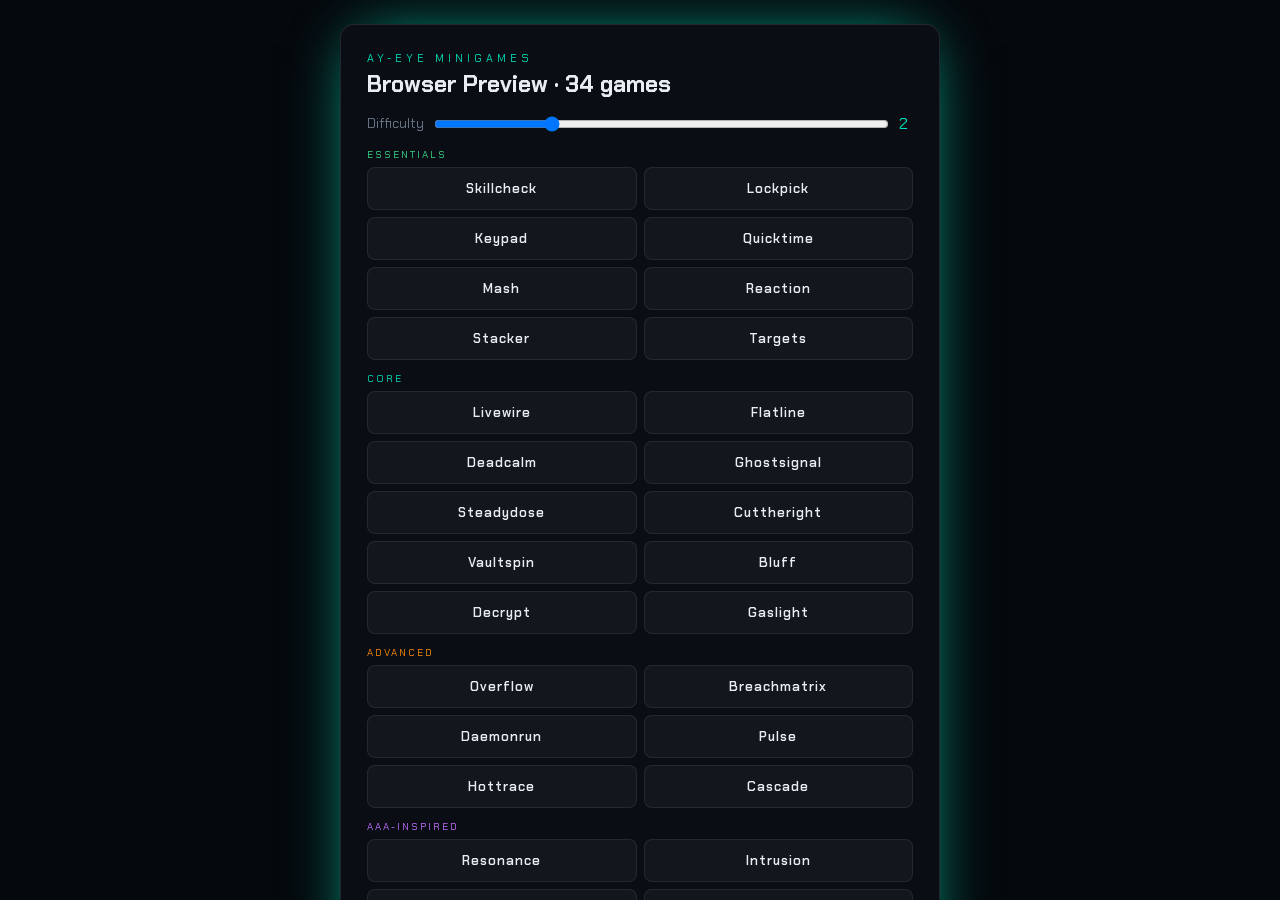
==== index.html @ a1687f16 "Rename preview-minigame.html to index.html" ====
<!DOCTYPE html><html lang="en"><head><meta charset="UTF-8">
<meta name="viewport" content="width=device-width, initial-scale=1.0"><title>Ay-eye Minigames - Preview</title>
<style>/* Ay-eye Minigames — shared stylesheet */

@import url('https://fonts.googleapis.com/css2?family=Chakra+Petch:wght@400;600;700&family=Azeret+Mono:wght@400;500;700&display=swap');

:root {
    --accent: #00e0b8;
    --danger: #ff3b5c;
    --success: #39d98a;
    --bg: #0a0e14;
    --panel: rgba(14, 19, 28, 0.92);
    --line: rgba(255, 255, 255, 0.08);
    --text: #e8edf2;
    --muted: #6b7686;
    --display: 'Chakra Petch', sans-serif;
    --mono: 'Azeret Mono', ui-monospace, monospace;
}

* { box-sizing: border-box; margin: 0; padding: 0; }

html, body {
    width: 100%; height: 100%;
    overflow: hidden;
    background: transparent;
    font-family: var(--mono);
    color: var(--text);
    user-select: none;
}

.hidden { display: none !important; }

#root {
    position: fixed; inset: 0;
    display: grid; place-items: center;
}

/* Subtle vignette + scanline atmosphere */
#root::before {
    content: ''; position: fixed; inset: 0;
    background:
        radial-gradient(ellipse at center, transparent 55%, rgba(0,0,0,0.55) 100%),
        repeating-linear-gradient(0deg, rgba(255,255,255,0.015) 0 1px, transparent 1px 3px);
    pointer-events: none;
    z-index: 0;
}

#stage {
    position: relative; z-index: 1;
    width: 560px;
    background: var(--panel);
    border: 1px solid var(--line);
    border-radius: 14px;
    box-shadow:
        0 0 0 1px rgba(0,0,0,0.4),
        0 30px 80px rgba(0,0,0,0.6),
        0 0 60px -20px var(--accent);
    overflow: hidden;
    animation: panel-in 0.28s cubic-bezier(0.2, 0.9, 0.2, 1) both;
    backdrop-filter: blur(6px);
}

@keyframes panel-in {
    from { opacity: 0; transform: translateY(14px) scale(0.97); }
    to   { opacity: 1; transform: translateY(0)    scale(1); }
}

/* ---------------- HUD ---------------- */
#hud {
    display: flex; align-items: center; justify-content: space-between;
    padding: 14px 18px;
    border-bottom: 1px solid var(--line);
    background: linear-gradient(180deg, rgba(255,255,255,0.03), transparent);
}
#hud-title { display: flex; flex-direction: column; gap: 2px; }
#hud-tag {
    font-family: var(--mono); font-size: 10px; letter-spacing: 3px;
    color: var(--accent); text-transform: uppercase;
}
#hud-name {
    font-family: var(--display); font-weight: 700;
    font-size: 18px; letter-spacing: 0.5px;
}
#hud-timer { display: flex; align-items: center; gap: 10px; }
#timer-bar {
    width: 120px; height: 6px; border-radius: 3px;
    background: rgba(255,255,255,0.08); overflow: hidden;
}
#timer-fill {
    height: 100%; width: 100%;
    background: linear-gradient(90deg, var(--accent), #fff);
    transition: width 0.1s linear;
}
#timer-text {
    font-variant-numeric: tabular-nums;
    font-size: 13px; color: var(--muted); min-width: 34px; text-align: right;
}

/* ---------------- Board ---------------- */
#board {
    position: relative;
    min-height: 320px;
    padding: 26px;
    display: flex; align-items: center; justify-content: center;
}
#board canvas { display: block; }

/* ---------------- Footer ---------------- */
#footer {
    display: flex; align-items: center; justify-content: space-between;
    padding: 12px 18px;
    border-top: 1px solid var(--line);
    min-height: 44px;
}
#dots { display: flex; gap: 7px; }
.dot {
    width: 9px; height: 9px; border-radius: 50%;
    background: rgba(255,255,255,0.14);
    transition: background 0.2s, box-shadow 0.2s, transform 0.2s;
}
.dot.done { background: var(--success); box-shadow: 0 0 10px var(--success); }
.dot.fail { background: var(--danger);  box-shadow: 0 0 10px var(--danger); }
.dot.active { background: var(--accent); transform: scale(1.3); }
#hint {
    font-size: 11px; letter-spacing: 1px; color: var(--muted);
    text-transform: uppercase;
}

/* ---------------- Flash overlay ---------------- */
#flash {
    position: fixed; inset: 0; z-index: 5;
    display: grid; place-items: center;
    background: rgba(0,0,0,0.45);
}
#flash-text {
    font-family: var(--display); font-weight: 700;
    font-size: 48px; letter-spacing: 6px; text-transform: uppercase;
    animation: flash-pop 0.4s cubic-bezier(0.2,0.9,0.2,1) both;
}
#flash.win  #flash-text { color: var(--success); text-shadow: 0 0 30px var(--success); }
#flash.lose #flash-text { color: var(--danger);  text-shadow: 0 0 30px var(--danger); }
@keyframes flash-pop {
    from { opacity: 0; transform: scale(0.6); }
    to   { opacity: 1; transform: scale(1); }
}

/* ---------------- Reusable bits for games ---------------- */
.btn {
    font-family: var(--display); font-weight: 600;
    letter-spacing: 1px; font-size: 14px;
    padding: 12px 20px; border-radius: 8px;
    border: 1px solid var(--line);
    background: rgba(255,255,255,0.04);
    color: var(--text); cursor: pointer;
    transition: all 0.15s;
}
.btn:hover { border-color: var(--accent); background: rgba(0,224,184,0.08); }
.btn.danger:hover { border-color: var(--danger); background: rgba(255,59,92,0.08); }

.label {
    font-size: 11px; letter-spacing: 2px; text-transform: uppercase;
    color: var(--muted); margin-bottom: 8px;
}

.shake { animation: shake 0.3s; }
@keyframes shake {
    0%,100% { transform: translateX(0); }
    25% { transform: translateX(-7px); }
    75% { transform: translateX(7px); }
}

.glow-accent  { color: var(--accent); }
.glow-success { color: var(--success); }
.glow-danger  { color: var(--danger); }

body{background:#05080d;margin:0;}</style></head><body>
<div id="root" class="hidden"><div id="stage">
<header id="hud"><div id="hud-title"><span id="hud-tag"></span><span id="hud-name"></span></div>
<div id="hud-timer"><div id="timer-bar"><div id="timer-fill"></div></div><span id="timer-text">0.0</span></div></header>
<main id="board"></main><footer id="footer"><div id="dots"></div><div id="hint"></div></footer></div>
<div id="flash" class="hidden"><span id="flash-text"></span></div></div>
<script>const MG = (function () {
    const games = {};
    let current = null;
    let raf = null;
    let timer = null;
    let ended = false;

    const $ = (id) => document.getElementById(id);

    /* ---- Lua bridge ---- */
    function post(name, body) {
        const url = `https://${resName()}/${name}`;
        fetch(url, {
            method: 'POST',
            headers: { 'Content-Type': 'application/json; charset=UTF-8' },
            body: JSON.stringify(body || {})
        }).catch(() => {});
    }
    function resName() {
        return (typeof GetParentResourceName === 'function')
            ? GetParentResourceName() : 'eye_minigames';
    }

    /* ---- Theme ---- */
    function applyTheme(theme) {
        const r = document.documentElement.style;
        if (!theme) return;
        if (theme.accent)  r.setProperty('--accent',  theme.accent);
        if (theme.danger)  r.setProperty('--danger',  theme.danger);
        if (theme.success) r.setProperty('--success', theme.success);
        if (theme.bg)      r.setProperty('--bg',      theme.bg);
    }

    /* ---- Timer ---- */
    function startTimer(seconds, onExpire) {
        timer = { duration: seconds * 1000, start: performance.now(), onExpire };
        tick();
    }
    function tick() {
        if (!timer) return;
        const elapsed = performance.now() - timer.start;
        const remain = Math.max(0, timer.duration - elapsed);
        const pct = remain / timer.duration;
        $('timer-fill').style.width = (pct * 100) + '%';
        $('timer-text').textContent = (remain / 1000).toFixed(1);
        $('timer-fill').style.background = pct < 0.25
            ? 'linear-gradient(90deg, var(--danger), #fff)'
            : 'linear-gradient(90deg, var(--accent), #fff)';
        if (remain <= 0) {
            const fn = timer.onExpire; timer = null;
            if (fn) fn();
            return;
        }
        raf = requestAnimationFrame(tick);
    }
    function stopTimer() {
        if (raf) cancelAnimationFrame(raf);
        raf = null; timer = null;
    }
    function addTime(ms) {
        if (timer) timer.start += ms;
    }

    /* ---- Round dots ---- */
    function setDots(total, states) {
        const c = $('dots'); c.innerHTML = '';
        for (let i = 0; i < total; i++) {
            const d = document.createElement('div');
            d.className = 'dot' + (states && states[i] ? ' ' + states[i] : '');
            c.appendChild(d);
        }
    }

    /* ---- Lifecycle ---- */
    function open(payload) {
        ended = false;
        applyTheme(payload.theme);
        const game = games[payload.game];
        $('root').classList.remove('hidden');
        $('flash').className = 'hidden';

        const name = game ? game.title : payload.game;
        $('hud-name').textContent = name;
        $('hud-tag').textContent = 'SECURE TASK';
        $('hint').textContent = (game && game.hint) ? game.hint : '';
        $('board').innerHTML = '';
        setDots(0);

        if (!game) { return end(false); }

        const api = {
            board: $('board'),
            cfg: payload,
            startTimer, stopTimer, addTime, setDots,
            setHint: (t) => { $('hint').textContent = t || ''; },
            setTag:  (t) => { $('hud-tag').textContent = t || ''; },
            succeed: () => end(true),
            fail:    () => end(false),
            shake:   () => { $('stage').classList.add('shake');
                             setTimeout(() => $('stage').classList.remove('shake'), 320); },
            rand: (a, b) => a + Math.random() * (b - a),
            randInt: (a, b) => Math.floor(a + Math.random() * (b - a + 1))
        };

        current = game.run(api) || {};
        $('hud-timer').style.visibility = timer ? 'visible' : 'visible';
    }

    function cleanup() {
        stopTimer();
        if (current && typeof current.destroy === 'function') {
            try { current.destroy(); } catch (e) {}
        }
        current = null;
        document.onkeydown = null;
    }

    function end(success) {
        if (ended) return;
        ended = true;
        cleanup();

        const flash = $('flash');
        flash.className = success ? 'win' : 'lose';
        $('flash-text').textContent = success ? 'Success' : 'Failed';

        setTimeout(() => {
            $('root').classList.add('hidden');
            flash.className = 'hidden';
            $('board').innerHTML = '';
            post('result', { success });
        }, 850);
    }

    /* ---- Global cancel key ---- */
    document.addEventListener('keydown', (e) => {
        if (ended || !current) return;
        if (e.key === 'Escape') {
            const allow = current.__allowCancel !== false;
            if (allow) end(false);
        }
    });

    /* ---- Message in from Lua ---- */
    window.addEventListener('message', (ev) => {
        const d = ev.data || {};
        if (d.action === 'open') open(d.payload || {});
    });

    return {
        games,
        register(id, def) { games[id] = def; },
        _internal: { end }
    };
})();
</script>
<script>MG.register('skillcheck', {
    title: 'Skill Check',
    hint: 'SPACE / click when the marker hits the zone',
    run(api) {
        const diff = Math.max(1, Math.min(5, api.cfg.difficulty || 2));
        const need = api.cfg.rounds || (2 + Math.floor(diff / 1.5));
        const W = 300, H = 300, cx = W / 2, cy = H / 2, R = 110;
        const cvs = document.createElement('canvas');
        cvs.width = W; cvs.height = H;
        cvs.style.cursor = 'pointer';
        api.board.appendChild(cvs);
        const ctx = cvs.getContext('2d');

        const zoneSize = Math.max(0.18, 0.55 - diff * 0.07);
        const speed = 0.035 + diff * 0.012;
        let ang = 0, dir = 1, done = 0, zoneStart = 0, ended = false;

        function newZone() {
            zoneStart = api.rand(0, Math.PI * 2);
            dir = Math.random() < 0.5 ? 1 : -1;
            ang = zoneStart + Math.PI + api.rand(-0.5, 0.5);
        }
        api.setDots(need); newZone();

        function attempt() {
            if (ended) return;
            let d = ang - zoneStart;
            d = ((d % (Math.PI * 2)) + Math.PI * 2) % (Math.PI * 2);
            if (d <= zoneSize) {
                done++;
                api.setDots(need, Array.from({ length: need }, (_, i) => i < done ? 'done' : ''));
                if (done >= need) { ended = true; api.stopTimer(); cleanup(); setTimeout(() => api.succeed(), 250); }
                else newZone();
            } else { ended = true; api.shake(); api.stopTimer(); cleanup(); setTimeout(() => api.fail(), 200); }
        }
        function key(e) { if (e.code === 'Space') { e.preventDefault(); attempt(); } }
        document.addEventListener('keydown', key);
        cvs.addEventListener('click', attempt);
        function cleanup() { document.removeEventListener('keydown', key); }

        api.startTimer(Math.max(6, 14 - diff), () => { cleanup(); api.fail(); });

        function draw() {
            if (!ended) ang += speed * dir;
            ctx.clearRect(0, 0, W, H);
            const acc = (getComputedStyle(document.documentElement).getPropertyValue('--accent') || '#00e0b8').trim();
            const suc = (getComputedStyle(document.documentElement).getPropertyValue('--success') || '#39d98a').trim();
            ctx.strokeStyle = 'rgba(255,255,255,0.1)'; ctx.lineWidth = 14;
            ctx.beginPath(); ctx.arc(cx, cy, R, 0, Math.PI * 2); ctx.stroke();
            ctx.strokeStyle = suc; ctx.lineWidth = 14;
            ctx.shadowColor = suc; ctx.shadowBlur = 14;
            ctx.beginPath(); ctx.arc(cx, cy, R, zoneStart, zoneStart + zoneSize); ctx.stroke();
            ctx.shadowBlur = 0;
            const mx = cx + Math.cos(ang) * R, my = cy + Math.sin(ang) * R;
            ctx.fillStyle = '#fff'; ctx.shadowColor = acc; ctx.shadowBlur = 12;
            ctx.beginPath(); ctx.arc(mx, my, 10, 0, Math.PI * 2); ctx.fill(); ctx.shadowBlur = 0;
            ctx.fillStyle = acc; ctx.font = 'bold 30px monospace'; ctx.textAlign = 'center'; ctx.textBaseline = 'middle';
            ctx.fillText((done) + '/' + need, cx, cy);
            loop = requestAnimationFrame(draw);
        }
        let loop = requestAnimationFrame(draw);
        return { destroy() { cancelAnimationFrame(loop); cleanup(); } };
    }
});
</script>
<script>MG.register('lockpick', {
    title: 'Lockpick',
    hint: 'Move mouse to rotate · click on the sweet spot',
    run(api) {
        const diff = Math.max(1, Math.min(5, api.cfg.difficulty || 2));
        const pins = 2 + Math.floor(diff / 1.3);
        const tol = Math.max(0.1, 0.32 - diff * 0.04);
        const W = 300, H = 300, cx = W / 2, cy = H / 2, R = 100;

        const cvs = document.createElement('canvas');
        cvs.width = W; cvs.height = H;
        cvs.style.cursor = 'grab';
        api.board.appendChild(cvs);
        const ctx = cvs.getContext('2d');

        const sweetspots = [];
        for (let i = 0; i < pins; i++) sweetspots.push(api.rand(0, Math.PI * 2));
        let pin = 0, pickAng = 0, ended = false;
        api.setDots(pins);

        function rel(e) {
            const b = cvs.getBoundingClientRect();
            const x = (e.clientX - b.left) * (cvs.width / b.width) - cx;
            const y = (e.clientY - b.top) * (cvs.height / b.height) - cy;
            return Math.atan2(y, x);
        }
        function diffAng(a, b) {
            let d = Math.abs(((a - b) % (Math.PI * 2)));
            return Math.min(d, Math.PI * 2 - d);
        }
        cvs.addEventListener('mousemove', (e) => { pickAng = rel(e); });
        cvs.addEventListener('click', () => {
            if (ended) return;
            if (diffAng(pickAng, sweetspots[pin]) < tol) {
                pin++;
                api.setDots(pins, Array.from({ length: pins }, (_, i) => i < pin ? 'done' : ''));
                if (pin >= pins) { ended = true; api.stopTimer(); setTimeout(() => api.succeed(), 250); }
            } else { api.shake(); /* light penalty: lose a sliver of time */ api.addTime(-1500); }
        });

        api.setTag('PICKING');
        api.startTimer(Math.max(10, 22 - diff * 2), () => { if (!ended) api.fail(); });

        function draw() {
            ctx.clearRect(0, 0, W, H);
            const acc = (getComputedStyle(document.documentElement).getPropertyValue('--accent') || '#00e0b8').trim();
            const suc = (getComputedStyle(document.documentElement).getPropertyValue('--success') || '#39d98a').trim();
            ctx.strokeStyle = 'rgba(255,255,255,0.12)'; ctx.lineWidth = 3;
            ctx.beginPath(); ctx.arc(cx, cy, R, 0, Math.PI * 2); ctx.stroke();
            ctx.beginPath(); ctx.arc(cx, cy, R - 16, 0, Math.PI * 2); ctx.stroke();
            ctx.fillStyle = '#1a2230'; ctx.beginPath(); ctx.arc(cx, cy, 30, 0, Math.PI * 2); ctx.fill();
            ctx.strokeStyle = acc; ctx.lineWidth = 2; ctx.stroke();

            const prox = 1 - Math.min(1, diffAng(pickAng, sweetspots[pin]) / (Math.PI / 2));
            const close = diffAng(pickAng, sweetspots[pin]) < tol;
            ctx.save(); ctx.translate(cx, cy); ctx.rotate(pickAng);
            ctx.strokeStyle = close ? suc : acc; ctx.lineWidth = 4; ctx.lineCap = 'round';
            ctx.shadowColor = close ? suc : acc; ctx.shadowBlur = close ? 16 : 6 * prox + 2;
            ctx.beginPath(); ctx.moveTo(20, 0); ctx.lineTo(R + 8, 0); ctx.stroke();
            ctx.beginPath(); ctx.moveTo(R + 8, 0); ctx.lineTo(R - 4, -7); ctx.lineTo(R - 4, 7); ctx.closePath();
            ctx.fillStyle = close ? suc : acc; ctx.fill();
            ctx.restore(); ctx.shadowBlur = 0;

            ctx.fillStyle = close ? suc : 'rgba(255,255,255,0.4)';
            ctx.font = '12px monospace'; ctx.textAlign = 'center';
            ctx.fillText(close ? 'CLICK NOW' : (prox > 0.7 ? 'warm…' : 'searching…'), cx, cy + R + 22);

            loop = requestAnimationFrame(draw);
        }
        let loop = requestAnimationFrame(draw);
        return { destroy() { cancelAnimationFrame(loop); } };
    }
});
</script>
<script>MG.register('keypad', {
    title: 'Keypad',
    hint: '● right spot · ○ right digit, wrong spot',
    run(api) {
        const diff = Math.max(1, Math.min(5, api.cfg.difficulty || 2));
        const len = 3 + Math.floor(diff / 2);
        const attempts = Math.max(4, 8 - diff);
        const code = Array.from({ length: len }, () => api.randInt(0, 9));

        let guess = [], tries = 0, ended = false;

        const box = document.createElement('div');
        box.style.cssText = 'display:flex;gap:28px;align-items:flex-start;';
        box.innerHTML = `
            <div>
              <div class="label">ENTRY</div>
              <div id="entry" style="display:flex;gap:8px;margin-bottom:10px;height:46px;align-items:center;"></div>
              <div id="pad" style="display:grid;grid-template-columns:repeat(3,56px);gap:8px;"></div>
            </div>
            <div style="min-width:150px;">
              <div class="label">HISTORY (${attempts} tries)</div>
              <div id="hist" style="display:flex;flex-direction:column;gap:6px;font-family:var(--mono);font-size:14px;"></div>
            </div>`;
        api.board.appendChild(box);
        const entryEl = box.querySelector('#entry');
        const padEl = box.querySelector('#pad');
        const histEl = box.querySelector('#hist');

        function renderEntry() {
            entryEl.innerHTML = '';
            for (let i = 0; i < len; i++) {
                const d = document.createElement('div');
                d.style.cssText = `width:34px;height:44px;border:1px solid var(--line);border-radius:6px;
                    display:grid;place-items:center;font-size:22px;font-family:var(--mono);
                    color:var(--accent);${guess[i] !== undefined ? 'border-color:var(--accent);' : ''}`;
                d.textContent = guess[i] !== undefined ? guess[i] : '·';
                entryEl.appendChild(d);
            }
        }
        const padKeys = [1,2,3,4,5,6,7,8,9,'⌫',0,'✓'];
        padKeys.forEach((k) => {
            const b = document.createElement('button');
            b.className = 'btn'; b.textContent = k; b.style.cssText = 'padding:12px 0;font-size:18px;min-width:0;';
            b.onclick = () => press(k);
            padEl.appendChild(b);
        });
        function press(k) {
            if (ended) return;
            if (k === '⌫') { guess.pop(); renderEntry(); return; }
            if (k === '✓') { submit(); return; }
            if (guess.length < len) { guess.push(k); renderEntry(); }
        }
        function submit() {
            if (guess.length < len) { api.shake(); return; }
            const exact = guess.filter((d, i) => d === code[i]).length;
            const codeCount = {}, guessCount = {};
            code.forEach((d, i) => { if (guess[i] !== d) codeCount[d] = (codeCount[d] || 0) + 1; });
            guess.forEach((d, i) => { if (code[i] !== d) guessCount[d] = (guessCount[d] || 0) + 1; });
            let partial = 0;
            Object.keys(guessCount).forEach((d) => { partial += Math.min(guessCount[d], codeCount[d] || 0); });

            const row = document.createElement('div');
            row.style.cssText = 'display:flex;justify-content:space-between;gap:10px;padding:4px 8px;border:1px solid var(--line);border-radius:5px;';
            row.innerHTML = `<span>${guess.join(' ')}</span>
                <span>${'●'.repeat(exact)}<span style="color:var(--muted);">${'○'.repeat(partial)}</span></span>`;
            histEl.appendChild(row);

            tries++;
            if (exact === len) { ended = true; api.stopTimer(); api.setTag('UNLOCKED'); setTimeout(() => api.succeed(), 300); return; }
            if (tries >= attempts) { ended = true; api.shake(); api.stopTimer(); revealCode(); setTimeout(() => api.fail(), 600); return; }
            guess = []; renderEntry();
            api.setTag('TRY ' + (tries + 1) + '/' + attempts);
        }
        function revealCode() {
            const row = document.createElement('div');
            row.style.cssText = 'color:var(--danger);font-size:12px;margin-top:4px;';
            row.textContent = 'CODE: ' + code.join(' ');
            histEl.appendChild(row);
        }

        api.setTag('TRY 1/' + attempts);
        api.startTimer(Math.max(25, 60 - diff * 5), () => { if (!ended) api.fail(); });
        renderEntry();
        return { destroy() {} };
    }
});
</script>
<script>MG.register('quicktime', {
    title: 'Quicktime',
    hint: 'Press the keys in order, fast',
    run(api) {
        const diff = Math.max(1, Math.min(5, api.cfg.difficulty || 2));
        const len = 4 + diff * 2;
        const perKey = Math.max(0.7, 1.8 - diff * 0.22);
        const KEYS = ['Q','W','E','R','A','S','D','F','Z','X','C','V'];
        const seq = Array.from({ length: len }, () => KEYS[api.randInt(0, KEYS.length - 1)]);

        let idx = 0, ended = false, keyTimer = null;

        const box = document.createElement('div');
        box.style.cssText = 'display:flex;flex-direction:column;gap:20px;align-items:center;width:480px;';
        box.innerHTML = `
            <div class="label">INPUT SEQUENCE</div>
            <div id="keys" style="display:flex;gap:8px;flex-wrap:wrap;justify-content:center;"></div>
            <div id="kbar" style="width:300px;height:6px;border-radius:3px;background:rgba(255,255,255,.1);overflow:hidden;">
                <div id="kfill" style="height:100%;width:100%;background:var(--accent);"></div>
            </div>`;
        api.board.appendChild(box);
        const keysEl = box.querySelector('#keys');
        const kfill = box.querySelector('#kfill');

        function render() {
            keysEl.innerHTML = '';
            seq.forEach((k, i) => {
                const d = document.createElement('div');
                const state = i < idx ? 'done' : (i === idx ? 'active' : '');
                d.style.cssText = `width:42px;height:42px;border-radius:8px;display:grid;place-items:center;
                    font-family:var(--display);font-weight:700;font-size:18px;border:2px solid var(--line);
                    ${state === 'done' ? 'border-color:var(--success);color:var(--success);' : ''}
                    ${state === 'active' ? 'border-color:var(--accent);color:var(--accent);box-shadow:0 0 14px -2px var(--accent);transform:scale(1.12);' : ''}
                    ${state === '' ? 'color:var(--muted);' : ''}`;
                d.textContent = k;
                keysEl.appendChild(d);
            });
        }

        let keyStart = 0, raf = null;
        function startKeyTimer() {
            keyStart = performance.now();
            const tick = () => {
                const el = performance.now() - keyStart;
                const p = Math.max(0, 1 - el / (perKey * 1000));
                kfill.style.width = (p * 100) + '%';
                kfill.style.background = p < 0.3 ? 'var(--danger)' : 'var(--accent)';
                if (p <= 0) { fail(); return; }
                raf = requestAnimationFrame(tick);
            };
            raf = requestAnimationFrame(tick);
        }
        function stopKeyTimer() { if (raf) cancelAnimationFrame(raf); raf = null; }

        function key(e) {
            if (ended) return;
            const k = e.key.toUpperCase();
            if (!KEYS.includes(k)) return;
            e.preventDefault();
            if (k === seq[idx]) {
                idx++; stopKeyTimer(); render();
                if (idx >= len) { win(); return; }
                startKeyTimer();
            } else { fail(); }
        }
        document.addEventListener('keydown', key);

        function win() { if (ended) return; ended = true; cleanup(); api.stopTimer(); setTimeout(() => api.succeed(), 250); }
        function fail() { if (ended) return; ended = true; api.shake(); cleanup(); api.stopTimer(); setTimeout(() => api.fail(), 200); }
        function cleanup() { stopKeyTimer(); document.removeEventListener('keydown', key); }

        api.setTag('REACT');
        api.startTimer(perKey * len + 2, () => fail());
        render(); startKeyTimer();
        return { destroy() { cleanup(); } };
    }
});
</script>
<script>MG.register('mash', {
    title: 'Mash',
    hint: 'Spam SPACE to fill the bar',
    run(api) {
        const diff = Math.max(1, Math.min(5, api.cfg.difficulty || 2));
        const drain = 0.25 + diff * 0.12;
        const perPress = 3.2 - diff * 0.25;
        const W = 360, H = 220;

        const cvs = document.createElement('canvas');
        cvs.width = W; cvs.height = H;
        api.board.appendChild(cvs);
        const ctx = cvs.getContext('2d');

        let fill = 12, ended = false, pulse = 0;
        function key(e) { if (e.code === 'Space') { e.preventDefault(); fill = Math.min(100, fill + perPress); pulse = 8; } }
        document.addEventListener('keydown', key);

        api.setTag('PUSH');
        api.startTimer(Math.max(6, 12 - diff), () => finish());
        function finish() {
            if (ended) return; ended = true;
            document.removeEventListener('keydown', key);
            api.stopTimer();
            const pass = fill >= 100;
            setTimeout(() => pass ? api.succeed() : api.fail(), 200);
        }

        function draw() {
            if (!ended) {
                fill = Math.max(0, fill - drain);
                if (fill >= 100) { finish(); return; }
            }
            if (pulse > 0) pulse--;
            ctx.clearRect(0, 0, W, H);
            const acc = (getComputedStyle(document.documentElement).getPropertyValue('--accent') || '#00e0b8').trim();
            const suc = (getComputedStyle(document.documentElement).getPropertyValue('--success') || '#39d98a').trim();

            const bw = W - 80, bh = 40, bx = 40, by = H / 2 - bh / 2;
            ctx.fillStyle = 'rgba(255,255,255,0.08)'; ctx.fillRect(bx, by, bw, bh);
            ctx.fillStyle = fill > 80 ? suc : acc;
            ctx.shadowColor = ctx.fillStyle; ctx.shadowBlur = 10 + pulse;
            ctx.fillRect(bx, by, bw * (fill / 100), bh);
            ctx.shadowBlur = 0;
            ctx.strokeStyle = suc; ctx.lineWidth = 2; ctx.setLineDash([4, 4]);
            ctx.beginPath(); ctx.moveTo(bx + bw, by - 6); ctx.lineTo(bx + bw, by + bh + 6); ctx.stroke(); ctx.setLineDash([]);
            ctx.fillStyle = '#fff'; ctx.font = 'bold 26px monospace'; ctx.textAlign = 'center'; ctx.textBaseline = 'middle';
            ctx.fillText(Math.round(fill) + '%', W / 2, by - 26);
            ctx.fillStyle = 'rgba(255,255,255,0.4)'; ctx.font = '13px monospace';
            ctx.fillText('SPACE  SPACE  SPACE', W / 2, by + bh + 30);
            loop = requestAnimationFrame(draw);
        }
        let loop = requestAnimationFrame(draw);
        return { destroy() { cancelAnimationFrame(loop); document.removeEventListener('keydown', key); } };
    }
});
</script>
<script>MG.register('reaction', {
    title: 'Reaction',
    hint: 'Wait for GREEN, then SPACE / click — don’t jump early',
    run(api) {
        const diff = Math.max(1, Math.min(5, api.cfg.difficulty || 2));
        const rounds = 3;
        const threshold = Math.max(280, 650 - diff * 80);
        const W = 360, H = 240;

        const cvs = document.createElement('canvas');
        cvs.width = W; cvs.height = H;
        cvs.style.cursor = 'pointer';
        api.board.appendChild(cvs);
        const ctx = cvs.getContext('2d');

        let state = 'red', greenAt = 0, round = 0, ended = false, last = 0, waitTO = null;
        api.setDots(rounds);
        scheduleGreen();

        function scheduleGreen() {
            state = 'red';
            const delay = api.rand(900, 2600);
            clearTimeout(waitTO);
            waitTO = setTimeout(() => { state = 'green'; greenAt = performance.now(); }, delay);
        }
        function tap() {
            if (ended) return;
            if (state === 'red') { fail('TOO EARLY'); return; }
            if (state === 'green') {
                const rt = performance.now() - greenAt;
                last = Math.round(rt);
                if (rt <= threshold) {
                    round++;
                    api.setDots(rounds, Array.from({ length: rounds }, (_, i) => i < round ? 'done' : ''));
                    if (round >= rounds) { win(); return; }
                    state = 'wait'; setTimeout(scheduleGreen, 500);
                } else { fail('TOO SLOW ' + last + 'ms'); }
            }
        }
        function key(e) { if (e.code === 'Space') { e.preventDefault(); tap(); } }
        document.addEventListener('keydown', key);
        cvs.addEventListener('click', tap);

        function win() { if (ended) return; ended = true; cleanup(); api.stopTimer(); setTimeout(() => api.succeed(), 250); }
        function fail(msg) { if (ended) return; ended = true; api.setTag(msg || 'FAIL'); api.shake(); cleanup(); api.stopTimer(); setTimeout(() => api.fail(), 250); }
        function cleanup() { clearTimeout(waitTO); document.removeEventListener('keydown', key); }

        api.startTimer(20, () => fail());

        function draw() {
            ctx.clearRect(0, 0, W, H);
            const dng = (getComputedStyle(document.documentElement).getPropertyValue('--danger') || '#ff3b5c').trim();
            const suc = (getComputedStyle(document.documentElement).getPropertyValue('--success') || '#39d98a').trim();
            let col = state === 'green' ? suc : (state === 'wait' ? 'rgba(255,255,255,0.15)' : dng);
            ctx.fillStyle = col; ctx.shadowColor = col; ctx.shadowBlur = 30;
            ctx.beginPath(); ctx.arc(W / 2, H / 2 - 10, 60, 0, Math.PI * 2); ctx.fill(); ctx.shadowBlur = 0;
            ctx.fillStyle = '#0a0e14'; ctx.font = 'bold 16px monospace'; ctx.textAlign = 'center'; ctx.textBaseline = 'middle';
            ctx.fillText(state === 'green' ? 'GO' : (state === 'wait' ? '…' : 'WAIT'), W / 2, H / 2 - 10);
            if (last) { ctx.fillStyle = 'rgba(255,255,255,0.5)'; ctx.font = '13px monospace'; ctx.fillText('last: ' + last + 'ms (need ≤' + threshold + ')', W / 2, H - 24); }
            if (!ended) loop = requestAnimationFrame(draw);
        }
        let loop = requestAnimationFrame(draw);
        return { destroy() { cancelAnimationFrame(loop); cleanup(); } };
    }
});
</script>
<script>MG.register('stacker', {
    title: 'Stacker',
    hint: 'SPACE / click to drop the block on the stack',
    run(api) {
        const diff = Math.max(1, Math.min(5, api.cfg.difficulty || 2));
        const goal = 4 + diff;
        const W = 300, H = 320, blockH = 22;
        const cvs = document.createElement('canvas');
        cvs.width = W; cvs.height = H;
        cvs.style.cursor = 'pointer';
        api.board.appendChild(cvs);
        const ctx = cvs.getContext('2d');

        let speed = 2.2 + diff * 0.55;
        let stack = [{ x: W / 2 - 70, w: 140 }];
        let cur = { x: 0, w: 140, dir: 1 };
        let placed = 1, ended = false;
        api.setDots(goal);

        function topY(level) { return H - 30 - level * blockH; }

        function drop() {
            if (ended) return;
            const below = stack[stack.length - 1];
            const left = Math.max(cur.x, below.x);
            const right = Math.min(cur.x + cur.w, below.x + below.w);
            const overlap = right - left;
            if (overlap <= 4) { fail(); return; }
            stack.push({ x: left, w: overlap });
            placed++;
            api.setDots(goal, Array.from({ length: goal }, (_, i) => i < placed ? 'done' : ''));
            if (placed >= goal) { win(); return; }
            cur = { x: 0, w: overlap, dir: 1 };
            speed += 0.15;
        }
        function key(e) { if (e.code === 'Space') { e.preventDefault(); drop(); } }
        document.addEventListener('keydown', key);
        cvs.addEventListener('click', drop);

        function win() { if (ended) return; ended = true; cleanup(); api.stopTimer(); setTimeout(() => api.succeed(), 250); }
        function fail() { if (ended) return; ended = true; api.shake(); cleanup(); api.stopTimer(); setTimeout(() => api.fail(), 200); }
        function cleanup() { document.removeEventListener('keydown', key); }

        api.setTag('STACK');
        api.startTimer(Math.max(12, 26 - diff * 2), () => fail());

        function draw() {
            if (!ended) {
                cur.x += cur.dir * speed;
                if (cur.x + cur.w > W) { cur.x = W - cur.w; cur.dir = -1; }
                if (cur.x < 0) { cur.x = 0; cur.dir = 1; }
            }
            ctx.clearRect(0, 0, W, H);
            const acc = (getComputedStyle(document.documentElement).getPropertyValue('--accent') || '#00e0b8').trim();
            const suc = (getComputedStyle(document.documentElement).getPropertyValue('--success') || '#39d98a').trim();
            stack.forEach((b, i) => {
                ctx.fillStyle = i === 0 ? 'rgba(255,255,255,0.15)' : acc;
                ctx.globalAlpha = i === 0 ? 1 : 0.55 + (i / stack.length) * 0.45;
                ctx.fillRect(b.x, topY(i), b.w, blockH - 2);
                ctx.globalAlpha = 1;
            });
            const y = topY(stack.length);
            ctx.fillStyle = suc; ctx.shadowColor = suc; ctx.shadowBlur = 12;
            ctx.fillRect(cur.x, y, cur.w, blockH - 2); ctx.shadowBlur = 0;
            ctx.strokeStyle = 'rgba(255,255,255,0.2)'; ctx.setLineDash([4,4]);
            const gy = topY(goal);
            ctx.beginPath(); ctx.moveTo(0, gy); ctx.lineTo(W, gy); ctx.stroke(); ctx.setLineDash([]);
            ctx.fillStyle = 'rgba(255,255,255,0.35)'; ctx.font = '11px monospace'; ctx.textAlign = 'left';
            ctx.fillText('goal', 6, gy - 4);
            loop = requestAnimationFrame(draw);
        }
        let loop = requestAnimationFrame(draw);
        return { destroy() { cancelAnimationFrame(loop); cleanup(); } };
    }
});
</script>
<script>MG.register('targets', {
    title: 'Targets',
    hint: 'Click the targets · avoid the red ones',
    run(api) {
        const diff = Math.max(1, Math.min(5, api.cfg.difficulty || 2));
        const need = 6 + diff * 2;
        const maxMiss = Math.max(2, 5 - diff);
        const life = Math.max(700, 1500 - diff * 160);
        const spawnGap = Math.max(360, 800 - diff * 90);
        const decoyChance = 0.12 + diff * 0.05;
        const W = 460, H = 300;

        const cvs = document.createElement('canvas');
        cvs.width = W; cvs.height = H;
        cvs.style.cursor = 'crosshair';
        api.board.appendChild(cvs);
        const ctx = cvs.getContext('2d');

        let targets = [], hits = 0, miss = 0, ended = false, lastSpawn = 0;
        api.setDots(maxMiss);

        function spawn() {
            const decoy = Math.random() < decoyChance;
            targets.push({
                x: api.rand(40, W - 40), y: api.rand(40, H - 40),
                born: performance.now(), decoy, dead: false
            });
        }
        function rel(e) {
            const b = cvs.getBoundingClientRect();
            return { x: (e.clientX - b.left) * (cvs.width / b.width),
                     y: (e.clientY - b.top) * (cvs.height / b.height) };
        }
        cvs.addEventListener('click', (e) => {
            if (ended) return;
            const p = rel(e);
            for (const t of targets) {
                if (t.dead) continue;
                const age = performance.now() - t.born;
                const r = 22 * (1 - age / life) + 6;
                if (Math.hypot(t.x - p.x, t.y - p.y) < r + 4) {
                    t.dead = true;
                    if (t.decoy) { registerMiss(); }
                    else { hits++; if (hits >= need) win(); }
                    return;
                }
            }
        });
        function registerMiss() {
            miss++;
            api.setDots(maxMiss, Array.from({ length: maxMiss }, (_, i) => i < miss ? 'fail' : ''));
            if (miss >= maxMiss) fail();
        }
        function win() { if (ended) return; ended = true; api.stopTimer(); setTimeout(() => api.succeed(), 250); }
        function fail() { if (ended) return; ended = true; api.shake(); api.stopTimer(); setTimeout(() => api.fail(), 200); }

        api.setTag('0/' + need);
        api.startTimer(Math.max(14, 28 - diff * 2), () => fail());

        function draw() {
            const now = performance.now();
            if (!ended && now - lastSpawn > spawnGap) { spawn(); lastSpawn = now; }
            ctx.clearRect(0, 0, W, H);
            const acc = (getComputedStyle(document.documentElement).getPropertyValue('--accent') || '#00e0b8').trim();
            const dng = (getComputedStyle(document.documentElement).getPropertyValue('--danger') || '#ff3b5c').trim();

            targets.forEach((t) => {
                if (t.dead) return;
                const age = now - t.born;
                if (age > life) { t.dead = true; if (!t.decoy) registerMiss(); return; }
                const r = 22 * (1 - age / life) + 6;
                ctx.strokeStyle = t.decoy ? dng : acc; ctx.lineWidth = 3;
                ctx.fillStyle = t.decoy ? 'rgba(255,59,92,0.12)' : 'rgba(0,224,184,0.12)';
                ctx.shadowColor = t.decoy ? dng : acc; ctx.shadowBlur = 10;
                ctx.beginPath(); ctx.arc(t.x, t.y, r, 0, Math.PI * 2); ctx.fill(); ctx.stroke();
                ctx.beginPath(); ctx.arc(t.x, t.y, r * 0.4, 0, Math.PI * 2); ctx.stroke();
                ctx.shadowBlur = 0;
            });
            targets = targets.filter((t) => !t.dead);
            api.setTag(hits + '/' + need);
            if (!ended) loop = requestAnimationFrame(draw);
        }
        let loop = requestAnimationFrame(draw);
        return { destroy() { cancelAnimationFrame(loop); } };
    }
});
</script>
<script>MG.register('livewire', {
    title: 'Live Wire',
    hint: 'Drag each wire to its matching color',
    run(api) {
        const diff = Math.max(1, Math.min(5, api.cfg.difficulty || 2));
        const pairs = 3 + Math.floor(diff / 2);
        const time  = Math.max(8, 22 - diff * 2.5);

        const colors = ['#ff4d6d', '#ffd23f', '#00e0b8', '#5b8cff', '#c06bff', '#ff8a00'];
        const W = 480, H = 300, pad = 40;

        const wrap = document.createElement('div');
        wrap.style.cssText = `position:relative;width:${W}px;height:${H}px;`;
        const cvs = document.createElement('canvas');
        cvs.width = W; cvs.height = H;
        cvs.style.cssText = 'position:absolute;inset:0;';
        wrap.appendChild(cvs);
        api.board.appendChild(wrap);
        const ctx = cvs.getContext('2d');

        const order = [...Array(pairs).keys()];
        const rightOrder = order.slice().sort(() => Math.random() - 0.5);
        const gap = (H - pad * 2) / (pairs - 1 || 1);
        const left = order.map((i) => ({ x: pad, y: pad + i * gap, c: colors[i], done: false }));
        const right = rightOrder.map((cIdx, i) => ({ x: W - pad, y: pad + i * gap, c: colors[cIdx], idx: cIdx }));

        let dragFrom = null, mouse = { x: 0, y: 0 }, solved = 0;
        const links = [];

        api.startTimer(time, () => api.fail());

        function nodeAt(x, y, arr, r = 16) {
            return arr.find((n) => Math.hypot(n.x - x, n.y - y) < r);
        }

        cvs.addEventListener('mousedown', (e) => {
            const { x, y } = rel(e);
            const n = nodeAt(x, y, left);
            if (n && !n.done) dragFrom = n;
        });
        cvs.addEventListener('mousemove', (e) => { mouse = rel(e); });
        cvs.addEventListener('mouseup', (e) => {
            if (!dragFrom) return;
            const { x, y } = rel(e);
            const t = nodeAt(x, y, right);
            if (t && t.c === dragFrom.c) {
                dragFrom.done = true;
                links.push({ a: dragFrom, b: t, c: dragFrom.c });
                solved++;
                if (solved >= pairs) { api.stopTimer(); setTimeout(() => api.succeed(), 250); }
            } else if (t) {
                api.shake();
                api.stopTimer();
                setTimeout(() => api.fail(), 200);
            }
            dragFrom = null;
        });

        function rel(e) {
            const b = cvs.getBoundingClientRect();
            const sx = cvs.width / b.width;
            const sy = cvs.height / b.height;
            return { x: (e.clientX - b.left) * sx, y: (e.clientY - b.top) * sy };
        }

        function draw() {
            ctx.clearRect(0, 0, W, H);
            links.forEach((l) => wire(l.a.x, l.a.y, l.b.x, l.b.y, l.c, 4));
            if (dragFrom) wire(dragFrom.x, dragFrom.y, mouse.x, mouse.y, dragFrom.c, 3);
            left.forEach((n) => port(n.x, n.y, n.c, n.done));
            right.forEach((n) => port(n.x, n.y, n.c, false));
            loop = requestAnimationFrame(draw);
        }
        function wire(x1, y1, x2, y2, c, w) {
            ctx.strokeStyle = c; ctx.lineWidth = w; ctx.lineCap = 'round';
            ctx.shadowColor = c; ctx.shadowBlur = 8;
            ctx.beginPath();
            const mx = (x1 + x2) / 2;
            ctx.moveTo(x1, y1);
            ctx.bezierCurveTo(mx, y1, mx, y2, x2, y2);
            ctx.stroke();
            ctx.shadowBlur = 0;
        }
        function port(x, y, c, done) {
            ctx.fillStyle = done ? c : '#0a0e14';
            ctx.strokeStyle = c; ctx.lineWidth = 3;
            ctx.shadowColor = c; ctx.shadowBlur = done ? 14 : 6;
            ctx.beginPath(); ctx.arc(x, y, 11, 0, Math.PI * 2);
            ctx.fill(); ctx.stroke();
            ctx.shadowBlur = 0;
        }

        let loop = requestAnimationFrame(draw);
        return { destroy() { cancelAnimationFrame(loop); } };
    }
});
</script>
<script>MG.register('flatline', {
    title: 'Flatline',
    hint: 'SPACE inside the green zone',
    run(api) {
        const diff = Math.max(1, Math.min(5, api.cfg.difficulty || 2));
        const need = api.cfg.rounds || 3;
        const W = 480, H = 240;

        const wrap = document.createElement('div');
        wrap.style.cssText = `width:${W}px;`;
        const cvs = document.createElement('canvas');
        cvs.width = W; cvs.height = H;
        wrap.appendChild(cvs);
        api.board.appendChild(wrap);
        const ctx = cvs.getContext('2d');

        let done = 0, fails = 0, pos = 0, dir = 1;
        const speed = 2.6 + diff * 0.9;
        const zoneW = Math.max(36, 90 - diff * 11);
        let zoneX = rnd();
        api.setDots(need);

        function rnd() { return 60 + Math.random() * (W - 120 - zoneW); }

        function attempt() {
            const center = zoneX + zoneW / 2;
            const hit = pos >= zoneX && pos <= zoneX + zoneW;
            if (hit) {
                done++;
                api.setDots(need, fillStates());
                if (done >= need) { api.stopTimer(); cleanupKeys(); setTimeout(() => api.succeed(), 250); return; }
                zoneX = rnd();
            } else {
                fails++;
                api.shake();
                api.setDots(need, fillStates(true));
                if (fails >= 2) { api.stopTimer(); cleanupKeys(); setTimeout(() => api.fail(), 250); return; }
                zoneX = rnd();
            }
        }
        function fillStates(markFail) {
            const s = [];
            for (let i = 0; i < need; i++) s[i] = i < done ? 'done' : '';
            return s;
        }

        function key(e) {
            if (e.code === 'Space') { e.preventDefault(); attempt(); }
        }
        document.addEventListener('keydown', key);
        function cleanupKeys() { document.removeEventListener('keydown', key); }

        api.startTimer(Math.max(7, 16 - diff), () => { cleanupKeys(); api.fail(); });

        function ecg(x) {
            const baseline = H * 0.6;
            const t = (x / W) * Math.PI * 8;
            let y = Math.sin(t) * 3;
            const beat = (x % 120);
            if (beat > 40 && beat < 60) y -= Math.sin((beat - 40) / 20 * Math.PI) * 55;
            return baseline + y;
        }

        function draw() {
            ctx.clearRect(0, 0, W, H);
            ctx.strokeStyle = 'rgba(57,217,138,0.5)'; ctx.lineWidth = 2;
            ctx.beginPath();
            for (let x = 0; x <= W; x += 2) { const y = ecg(x); x ? ctx.lineTo(x, y) : ctx.moveTo(x, y); }
            ctx.stroke();

            ctx.fillStyle = 'rgba(57,217,138,0.16)';
            ctx.strokeStyle = '#39d98a'; ctx.lineWidth = 2;
            ctx.fillRect(zoneX, 30, zoneW, H - 60);
            ctx.strokeRect(zoneX, 30, zoneW, H - 60);

            pos += dir * speed;
            if (pos > W - 40) { pos = W - 40; dir = -1; }
            if (pos < 40) { pos = 40; dir = 1; }
            ctx.strokeStyle = '#fff'; ctx.lineWidth = 3;
            ctx.shadowColor = '#fff'; ctx.shadowBlur = 12;
            ctx.beginPath(); ctx.moveTo(pos, 24); ctx.lineTo(pos, H - 24); ctx.stroke();
            ctx.shadowBlur = 0;

            loop = requestAnimationFrame(draw);
        }
        let loop = requestAnimationFrame(draw);
        return { destroy() { cancelAnimationFrame(loop); cleanupKeys(); } };
    }
});
</script>
<script>MG.register('deadcalm', {
    title: 'Dead Calm',
    hint: 'Hold SPACE to steady · CLICK to fire',
    run(api) {
        const diff = Math.max(1, Math.min(5, api.cfg.difficulty || 2));
        const need = api.cfg.shots || 3;
        const W = 420, H = 300;

        const cvs = document.createElement('canvas');
        cvs.width = W; cvs.height = H;
        api.board.appendChild(cvs);
        const ctx = cvs.getContext('2d');

        const targetR = Math.max(22, 50 - diff * 6);
        const drift = 0.9 + diff * 0.45;
        let tx = W / 2, ty = H / 2;
        let cx = W / 2, cy = H / 2;
        let phase = Math.random() * 100;
        let holding = false, breath = 1, shots = 0;
        let tvx = api.rand(-0.4, 0.4), tvy = api.rand(-0.4, 0.4);

        api.setDots(need);
        api.startTimer(Math.max(9, 18 - diff), () => { unbind(); api.fail(); });

        function down(e) { if (e.code === 'Space') { e.preventDefault(); holding = true; } }
        function up(e)   { if (e.code === 'Space') { e.preventDefault(); holding = false; } }
        function fire() {
            const inside = Math.hypot(cx - tx, cy - ty) < targetR * 0.6;
            if (inside) {
                shots++;
                const st = []; for (let i = 0; i < need; i++) st[i] = i < shots ? 'done' : '';
                api.setDots(need, st);
                if (shots >= need) { api.stopTimer(); unbind(); setTimeout(() => api.succeed(), 250); return; }
                tx = api.rand(80, W - 80); ty = api.rand(80, H - 80);
            } else {
                api.shake(); api.stopTimer(); unbind();
                setTimeout(() => api.fail(), 200);
            }
        }
        document.addEventListener('keydown', down);
        document.addEventListener('keyup', up);
        cvs.addEventListener('click', fire);
        function unbind() {
            document.removeEventListener('keydown', down);
            document.removeEventListener('keyup', up);
        }

        function draw() {
            phase += 0.05;
            if (holding) breath = Math.max(0, breath - 0.012);
            else breath = Math.min(1, breath + 0.006);

            const steady = holding && breath > 0;
            const amp = steady ? drift * 1.2 : drift * (breath <= 0 ? 9 : 5.5);
            const wob = amp;
            cx = tx + Math.sin(phase * 1.7) * wob + Math.sin(phase * 0.6) * wob * 0.6;
            cy = ty + Math.cos(phase * 1.3) * wob + Math.cos(phase * 0.9) * wob * 0.6;

            tx += tvx; ty += tvy;
            if (tx < 70 || tx > W - 70) tvx *= -1;
            if (ty < 70 || ty > H - 70) tvy *= -1;

            ctx.clearRect(0, 0, W, H);
            ctx.strokeStyle = 'rgba(255,255,255,0.05)'; ctx.lineWidth = 1;
            for (let i = 0; i < W; i += 30) { ctx.beginPath(); ctx.moveTo(i, 0); ctx.lineTo(i, H); ctx.stroke(); }
            for (let j = 0; j < H; j += 30) { ctx.beginPath(); ctx.moveTo(0, j); ctx.lineTo(W, j); ctx.stroke(); }

            ctx.strokeStyle = (getComputedStyle(document.documentElement).getPropertyValue('--danger') || '#ff3b5c').trim();
            ctx.lineWidth = 2;
            ctx.beginPath(); ctx.arc(tx, ty, targetR, 0, Math.PI * 2); ctx.stroke();
            ctx.beginPath(); ctx.arc(tx, ty, targetR * 0.6, 0, Math.PI * 2);
            ctx.setLineDash([4, 4]); ctx.stroke(); ctx.setLineDash([]);

            const acc = getComputedStyle(document.documentElement).getPropertyValue('--accent') || '#00e0b8';
            ctx.strokeStyle = acc; ctx.lineWidth = 2;
            ctx.shadowColor = acc; ctx.shadowBlur = steady ? 12 : 0;
            ctx.beginPath(); ctx.arc(cx, cy, 10, 0, Math.PI * 2); ctx.stroke();
            ctx.beginPath();
            ctx.moveTo(cx - 18, cy); ctx.lineTo(cx - 4, cy);
            ctx.moveTo(cx + 4, cy); ctx.lineTo(cx + 18, cy);
            ctx.moveTo(cx, cy - 18); ctx.lineTo(cx, cy - 4);
            ctx.moveTo(cx, cy + 4); ctx.lineTo(cx, cy + 18);
            ctx.stroke(); ctx.shadowBlur = 0;

            ctx.fillStyle = 'rgba(255,255,255,0.1)'; ctx.fillRect(20, H - 16, W - 40, 6);
            ctx.fillStyle = breath > 0.25 ? acc : '#ff3b5c';
            ctx.fillRect(20, H - 16, (W - 40) * breath, 6);

            loop = requestAnimationFrame(draw);
        }
        let loop = requestAnimationFrame(draw);
        return { destroy() { cancelAnimationFrame(loop); unbind(); } };
    }
});
</script>
<script>MG.register('ghostsignal', {
    title: 'Ghost Signal',
    hint: '↑↓ frequency · ←→ phase · lock to match',
    run(api) {
        const diff = Math.max(1, Math.min(5, api.cfg.difficulty || 2));
        const W = 480, H = 240;
        const cvs = document.createElement('canvas');
        cvs.width = W; cvs.height = H;
        api.board.appendChild(cvs);
        const ctx = cvs.getContext('2d');

        const tol = Math.max(0.04, 0.16 - diff * 0.022);
        const noise = 4 + diff * 3;
        const targetF = api.rand(0.6, 2.2);
        const targetP = api.rand(0, Math.PI * 2);
        let f = api.rand(0.6, 2.2), p = api.rand(0, Math.PI * 2);
        let lockT = 0;
        const needLock = 55;

        api.startTimer(Math.max(12, 24 - diff * 2), () => { unbind(); api.fail(); });

        function key(e) {
            if (e.code === 'ArrowUp')    { f += 0.04; e.preventDefault(); }
            if (e.code === 'ArrowDown')  { f -= 0.04; e.preventDefault(); }
            if (e.code === 'ArrowLeft')  { p -= 0.12; e.preventDefault(); }
            if (e.code === 'ArrowRight') { p += 0.12; e.preventDefault(); }
            f = Math.max(0.4, Math.min(2.6, f));
        }
        document.addEventListener('keydown', key);
        function unbind() { document.removeEventListener('keydown', key); }

        function wave(fr, ph, amp, color, glow) {
            ctx.strokeStyle = color; ctx.lineWidth = 2;
            ctx.shadowColor = glow ? color : 'transparent'; ctx.shadowBlur = glow ? 10 : 0;
            ctx.beginPath();
            for (let x = 0; x <= W; x += 2) {
                const t = (x / W) * Math.PI * 6;
                const y = H / 2 - Math.sin(t * fr + ph) * amp
                    + (glow ? 0 : (Math.random() - 0.5) * noise);
                x ? ctx.lineTo(x, y) : ctx.moveTo(x, y);
            }
            ctx.stroke(); ctx.shadowBlur = 0;
        }

        function draw() {
            ctx.clearRect(0, 0, W, H);
            wave(targetF, targetP, 60, 'rgba(255,255,255,0.22)', false);
            const acc = getComputedStyle(document.documentElement).getPropertyValue('--accent') || '#00e0b8';
            wave(f, p, 60, acc, true);

            const df = Math.abs(f - targetF);
            let dp = Math.abs(((p - targetP) % (Math.PI * 2)));
            dp = Math.min(dp, Math.PI * 2 - dp) / Math.PI;
            const locked = df < tol && dp < tol;

            if (locked) { lockT++; api.setTag('LOCKING ' + Math.round(lockT / needLock * 100) + '%'); }
            else { lockT = Math.max(0, lockT - 2); api.setTag('SCANNING'); }

            ctx.fillStyle = 'rgba(255,255,255,0.1)'; ctx.fillRect(20, H - 14, W - 40, 6);
            ctx.fillStyle = acc; ctx.fillRect(20, H - 14, (W - 40) * (lockT / needLock), 6);

            if (lockT >= needLock) { api.stopTimer(); unbind(); setTimeout(() => api.succeed(), 200); return; }
            loop = requestAnimationFrame(draw);
        }
        let loop = requestAnimationFrame(draw);
        return { destroy() { cancelAnimationFrame(loop); unbind(); } };
    }
});
</script>
<script>MG.register('steadydose', {
    title: 'Steady Dose',
    hint: 'Move mouse · keep the needle in the band',
    run(api) {
        const diff = Math.max(1, Math.min(5, api.cfg.difficulty || 2));
        const W = 360, H = 300;
        const cvs = document.createElement('canvas');
        cvs.width = W; cvs.height = H;
        cvs.style.cursor = 'ns-resize';
        api.board.appendChild(cvs);
        const ctx = cvs.getContext('2d');

        const zoneH = Math.max(34, 80 - diff * 9);
        const zoneSpeed = 0.8 + diff * 0.5;
        const tremor = diff * 0.9;
        let zoneY = H / 2, zdir = 1, phase = 0;
        let needle = H / 2, fill = 0;

        api.startTimer(Math.max(10, 20 - diff), () => { unbind(); api.fail(); });

        function move(e) {
            const b = cvs.getBoundingClientRect();
            const sy = cvs.height / b.height;
            needle = Math.max(20, Math.min(H - 20, (e.clientY - b.top) * sy));
        }
        cvs.addEventListener('mousemove', move);
        function unbind() { cvs.removeEventListener('mousemove', move); }

        function draw() {
            phase += 0.04;
            zoneY += zdir * zoneSpeed * (1 + Math.sin(phase) * 0.4);
            if (zoneY < zoneH / 2 + 20) zdir = 1;
            if (zoneY > H - zoneH / 2 - 20) zdir = -1;

            const wob = Math.sin(phase * 5) * tremor;
            const nY = needle + wob;
            const inside = nY > zoneY - zoneH / 2 && nY < zoneY + zoneH / 2;
            fill += inside ? 0.9 : -1.3;
            fill = Math.max(0, Math.min(100, fill));
            if (!inside && tremor > 0) api.setTag('UNSTABLE'); else api.setTag('STABLE');

            if (fill >= 100) { api.stopTimer(); unbind(); setTimeout(() => api.succeed(), 200); return; }

            ctx.clearRect(0, 0, W, H);
            const trackX = W / 2 - 30;
            ctx.fillStyle = 'rgba(255,255,255,0.05)';
            ctx.fillRect(trackX, 20, 60, H - 40);
            const acc = getComputedStyle(document.documentElement).getPropertyValue('--accent') || '#00e0b8';
            ctx.fillStyle = inside ? 'rgba(57,217,138,0.25)' : 'rgba(0,224,184,0.12)';
            ctx.strokeStyle = inside ? '#39d98a' : acc; ctx.lineWidth = 2;
            ctx.fillRect(trackX, zoneY - zoneH / 2, 60, zoneH);
            ctx.strokeRect(trackX, zoneY - zoneH / 2, 60, zoneH);
            ctx.fillStyle = '#fff'; ctx.shadowColor = '#fff'; ctx.shadowBlur = 8;
            ctx.beginPath();
            ctx.moveTo(trackX - 14, nY); ctx.lineTo(trackX - 2, nY - 8); ctx.lineTo(trackX - 2, nY + 8);
            ctx.fill(); ctx.shadowBlur = 0;
            ctx.fillRect(trackX, nY - 1.5, 60, 3);

            ctx.fillStyle = 'rgba(255,255,255,0.1)'; ctx.fillRect(W - 26, 20, 10, H - 40);
            ctx.fillStyle = acc;
            const fh = (H - 40) * (fill / 100);
            ctx.fillRect(W - 26, 20 + (H - 40 - fh), 10, fh);

            loop = requestAnimationFrame(draw);
        }
        let loop = requestAnimationFrame(draw);
        return { destroy() { cancelAnimationFrame(loop); unbind(); } };
    }
});
</script>
<script>MG.register('cuttheright', {
    title: 'Cut The Right One',
    hint: 'Read the clue · cut the correct wire',
    run(api) {
        const diff = Math.max(1, Math.min(5, api.cfg.difficulty || 2));
        const count = Math.min(7, 3 + diff);
        const palette = [
            { n: 'RED', c: '#ff4d6d' }, { n: 'BLUE', c: '#5b8cff' },
            { n: 'GREEN', c: '#39d98a' }, { n: 'YELLOW', c: '#ffd23f' },
            { n: 'WHITE', c: '#e8edf2' }, { n: 'PURPLE', c: '#c06bff' },
            { n: 'ORANGE', c: '#ff8a00' }
        ];
        const wires = palette.slice(0, count).sort(() => Math.random() - 0.5);

        const idx = api.randInt(0, count - 1);
        const target = wires[idx];
        const clues = [
            `Cut the ${target.n} wire.`,
            `The safe wire is position #${idx + 1} from the top.`,
            `Cut the wire that is NOT adjacent to any wire of its own color — cut ${target.n}.`,
            `Serial ends odd → cut the ${target.n} wire.`,
            `Disarm code maps to ${target.n}.`
        ];
        const clue = clues[api.randInt(0, Math.min(clues.length - 1, diff))];

        const box = document.createElement('div');
        box.style.cssText = 'width:480px;display:flex;flex-direction:column;gap:16px;';
        box.innerHTML = `
            <div style="padding:12px 14px;border:1px solid var(--danger);border-radius:8px;
                        background:rgba(255,59,92,0.07);">
                <div class="label" style="color:var(--danger);">DEFUSAL CLUE</div>
                <div style="font-family:var(--display);font-size:15px;">${clue}</div>
            </div>
            <div id="wires" style="display:flex;flex-direction:column;gap:10px;"></div>`;
        api.board.appendChild(box);
        const wbox = box.querySelector('#wires');

        let dead = false;
        wires.forEach((w, i) => {
            const row = document.createElement('div');
            row.style.cssText = `display:flex;align-items:center;gap:12px;cursor:pointer;`;
            row.innerHTML = `
                <span style="width:22px;text-align:right;color:var(--muted);font-size:12px;">${i + 1}</span>
                <div class="wire" style="flex:1;height:14px;border-radius:7px;
                     background:${w.c};box-shadow:0 0 12px ${w.c};transition:all .2s;"></div>
                <span style="width:60px;font-size:11px;color:var(--muted);">${w.n}</span>`;
            row.addEventListener('click', () => {
                if (dead) return;
                if (w === target) {
                    dead = true;
                    row.querySelector('.wire').style.opacity = '0.25';
                    api.stopTimer();
                    setTimeout(() => api.succeed(), 250);
                } else {
                    dead = true;
                    api.shake();
                    api.stopTimer();
                    setTimeout(() => api.fail(), 200);
                }
            });
            wbox.appendChild(row);
        });

        api.setTag('ARMED');
        api.startTimer(Math.max(8, 18 - diff * 2), () => api.fail());
        return { __allowCancel: api.cfg.allowCancel, destroy() {} };
    }
});
</script>
<script>MG.register('vaultspin', {
    title: 'Vault Spin',
    hint: 'Drag the dial to each lit number',
    run(api) {
        const diff = Math.max(1, Math.min(5, api.cfg.difficulty || 2));
        const tumblers = api.cfg.tumblers || (2 + Math.floor(diff / 2));
        const tol = Math.max(4, 12 - diff * 1.6);
        const segments = 40;

        const W = 320, H = 300;
        const cvs = document.createElement('canvas');
        cvs.width = W; cvs.height = H;
        cvs.style.cursor = 'grab';
        api.board.appendChild(cvs);
        const ctx = cvs.getContext('2d');
        const cxp = W / 2, cyp = H / 2, R = 110;

        const targets = [];
        for (let i = 0; i < tumblers; i++) targets.push(api.randInt(0, segments - 1));
        let step = 0, angle = 0, dragging = false, lastA = 0;
        api.setDots(tumblers);

        function numToAngle(n) { return (n / segments) * Math.PI * 2 - Math.PI / 2; }
        function angleToNum(a) {
            let deg = ((a + Math.PI / 2) % (Math.PI * 2));
            if (deg < 0) deg += Math.PI * 2;
            return Math.round(deg / (Math.PI * 2) * segments) % segments;
        }
        function pointerAngle(e) {
            const b = cvs.getBoundingClientRect();
            const sx = cvs.width / b.width;
            const sy = cvs.height / b.height;
            const px = (e.clientX - b.left) * sx;
            const py = (e.clientY - b.top) * sy;
            return Math.atan2(py - cyp, px - cxp);
        }

        cvs.addEventListener('mousedown', (e) => { dragging = true; lastA = pointerAngle(e); cvs.style.cursor = 'grabbing'; });
        window.addEventListener('mouseup', upH);
        cvs.addEventListener('mousemove', (e) => {
            if (!dragging) return;
            const a = pointerAngle(e);
            let d = a - lastA;
            if (d > Math.PI) d -= Math.PI * 2;
            if (d < -Math.PI) d += Math.PI * 2;
            angle += d; lastA = a;
        });
        function upH() {
            if (!dragging) return;
            dragging = false; cvs.style.cursor = 'grab';
            const cur = angleToNum(angle);
            if (cur === targets[step]) {
                step++;
                const st = []; for (let i = 0; i < tumblers; i++) st[i] = i < step ? 'done' : (i === step ? 'active' : '');
                api.setDots(tumblers, st);
                if (step >= tumblers) { api.stopTimer(); cleanup(); setTimeout(() => api.succeed(), 250); }
            }
        }
        function cleanup() { window.removeEventListener('mouseup', upH); }

        api.startTimer(Math.max(12, 26 - diff * 2), () => { cleanup(); api.fail(); });

        function draw() {
            ctx.clearRect(0, 0, W, H);
            const acc = getComputedStyle(document.documentElement).getPropertyValue('--accent') || '#00e0b8';
            ctx.strokeStyle = 'rgba(255,255,255,0.12)'; ctx.lineWidth = 2;
            ctx.beginPath(); ctx.arc(cxp, cyp, R + 14, 0, Math.PI * 2); ctx.stroke();
            for (let i = 0; i < segments; i++) {
                const a = numToAngle(i);
                const big = i % 5 === 0;
                const r1 = R + 10, r2 = R + (big ? -2 : 3);
                ctx.strokeStyle = i === targets[step] ? acc : 'rgba(255,255,255,0.25)';
                ctx.lineWidth = big ? 2 : 1;
                ctx.beginPath();
                ctx.moveTo(cxp + Math.cos(a) * r1, cyp + Math.sin(a) * r1);
                ctx.lineTo(cxp + Math.cos(a) * r2, cyp + Math.sin(a) * r2);
                ctx.stroke();
                if (big) {
                    ctx.fillStyle = 'rgba(255,255,255,0.4)'; ctx.font = '10px monospace';
                    ctx.textAlign = 'center'; ctx.textBaseline = 'middle';
                    ctx.fillText(i, cxp + Math.cos(a) * (R - 14), cyp + Math.sin(a) * (R - 14));
                }
            }
            const g = ctx.createRadialGradient(cxp, cyp, 10, cxp, cyp, R);
            g.addColorStop(0, '#1a2230'); g.addColorStop(1, '#0a0e14');
            ctx.fillStyle = g; ctx.beginPath(); ctx.arc(cxp, cyp, R, 0, Math.PI * 2); ctx.fill();
            ctx.strokeStyle = acc; ctx.lineWidth = 2; ctx.stroke();
            ctx.save(); ctx.translate(cxp, cyp); ctx.rotate(angle);
            ctx.fillStyle = acc; ctx.shadowColor = acc; ctx.shadowBlur = 10;
            ctx.fillRect(-3, -R + 6, 6, 30);
            ctx.restore(); ctx.shadowBlur = 0;
            ctx.fillStyle = '#fff';
            ctx.beginPath(); ctx.moveTo(cxp, cyp - R - 18); ctx.lineTo(cxp - 7, cyp - R - 30); ctx.lineTo(cxp + 7, cyp - R - 30); ctx.fill();
            ctx.fillStyle = '#fff'; ctx.font = 'bold 26px monospace';
            ctx.textAlign = 'center'; ctx.textBaseline = 'middle';
            ctx.fillText(angleToNum(angle), cxp, cyp);

            loop = requestAnimationFrame(draw);
        }
        let loop = requestAnimationFrame(draw);
        return { destroy() { cancelAnimationFrame(loop); cleanup(); } };
    }
});
</script>
<script>MG.register('bluff', {
    title: 'Bluff',
    hint: 'Read the tell · CALL a bluff, FOLD on truth',
    run(api) {
        const diff = Math.max(1, Math.min(5, api.cfg.difficulty || 2));
        const hands = api.cfg.hands || 3;
        const readTime = Math.max(2.2, 5 - diff * 0.5);

        const tells = [
            { face: '😬', text: 'forced grin, eyes flick away', bluff: true },
            { face: '😐', text: 'flat, steady gaze', bluff: false },
            { face: '😅', text: 'beads of sweat, quick swallow', bluff: true },
            { face: '🙂', text: 'relaxed jaw, slow blink', bluff: false },
            { face: '😶', text: 'frozen still — too still', bluff: true },
            { face: '😏', text: 'calm smirk, even breathing', bluff: false }
        ];

        let hand = 0, correct = 0, current = null, timeout = null;
        api.setDots(hands);

        const box = document.createElement('div');
        box.style.cssText = 'width:420px;display:flex;flex-direction:column;align-items:center;gap:18px;';
        box.innerHTML = `
            <div id="face" style="font-size:84px;line-height:1;filter:drop-shadow(0 0 20px var(--accent));"></div>
            <div id="tell" style="font-family:var(--display);font-size:15px;color:var(--muted);min-height:22px;"></div>
            <div id="meter" style="width:100%;height:8px;border-radius:4px;background:rgba(255,255,255,.08);overflow:hidden;">
                <div id="mfill" style="height:100%;width:50%;background:var(--accent);transition:width .1s;"></div>
            </div>
            <div style="display:flex;gap:14px;margin-top:6px;">
                <button class="btn danger" id="call">CALL BLUFF</button>
                <button class="btn" id="fold">FOLD</button>
            </div>`;
        api.board.appendChild(box);
        const faceEl = box.querySelector('#face');
        const tellEl = box.querySelector('#tell');
        const mfill  = box.querySelector('#mfill');

        function nextHand() {
            if (hand >= hands) { finish(); return; }
            current = tells[api.randInt(0, tells.length - 1)];
            faceEl.textContent = current.face;
            tellEl.textContent = current.text;
            api.setTag('HAND ' + (hand + 1) + '/' + hands);
            let p = 0.5;
            clearInterval(box._wob);
            box._wob = setInterval(() => {
                p += (Math.random() - 0.5) * (0.1 + diff * 0.04);
                p = Math.max(0.05, Math.min(0.95, p));
                mfill.style.width = (p * 100) + '%';
            }, 80);
            clearTimeout(timeout);
            timeout = setTimeout(() => decide(null), readTime * 1000);
        }

        function decide(choice) {
            clearTimeout(timeout);
            clearInterval(box._wob);
            if (!current) return;
            const right = (choice === 'call' && current.bluff) ||
                          (choice === 'fold' && !current.bluff);
            if (right) correct++;
            const st = [];
            for (let i = 0; i < hands; i++) {
                st[i] = i < hand ? (i < correct ? 'done' : 'fail') : (i === hand ? 'active' : '');
            }
            if (!right) api.shake();
            hand++;
            redrawDots();
            setTimeout(nextHand, 350);
        }

        function redrawDots() {
            const st = [];
            let c = correct, wrong = hand - correct, ci = 0;
            for (let i = 0; i < hands; i++) {
                if (i < hand) { st[i] = (i < correct) ? 'done' : 'fail'; }
                else st[i] = (i === hand) ? 'active' : '';
            }
            api.setDots(hands, st);
        }

        function finish() {
            const pass = correct >= Math.ceil(hands / 2 + (diff >= 4 ? 0.5 : 0));
            api.stopTimer();
            setTimeout(() => pass ? api.succeed() : api.fail(), 200);
        }

        box.querySelector('#call').onclick = () => decide('call');
        box.querySelector('#fold').onclick = () => decide('fold');

        api.startTimer(readTime * hands + 2, () => { /* overall guard */ finish(); });
        nextHand();

        return { destroy() { clearTimeout(timeout); clearInterval(box._wob); } };
    }
});
</script>
<script>MG.register('decrypt', {
    title: 'Decrypt',
    hint: 'Type the highlighted token · ENTER to submit',
    run(api) {
        const diff = Math.max(1, Math.min(5, api.cfg.difficulty || 2));
        const need = 3 + diff;
        const tokenLen = 4 + diff;
        const pool = 'abcdef0123456789xZ#$%&@';

        let cleared = 0, target = '', typed = '';
        api.setDots(need);

        const box = document.createElement('div');
        box.style.cssText = 'width:480px;display:flex;flex-direction:column;gap:14px;';
        box.innerHTML = `
            <div id="stream" style="height:150px;overflow:hidden;font-size:12px;line-height:1.5;
                 color:rgba(57,217,138,0.55);border:1px solid var(--line);border-radius:8px;
                 padding:10px;background:rgba(0,0,0,.3);white-space:pre-wrap;"></div>
            <div style="display:flex;flex-direction:column;gap:8px;align-items:center;">
                <div class="label">DECRYPT TOKEN</div>
                <div id="target" style="font-size:30px;letter-spacing:6px;font-weight:700;"></div>
                <div id="typed" style="font-size:20px;letter-spacing:6px;color:var(--accent);min-height:26px;"></div>
            </div>`;
        api.board.appendChild(box);
        const streamEl = box.querySelector('#stream');
        const targetEl = box.querySelector('#target');
        const typedEl  = box.querySelector('#typed');

        function junk(n) {
            let s = '';
            for (let i = 0; i < n; i++) s += pool[Math.floor(Math.random() * pool.length)];
            return s;
        }
        function newToken() {
            target = ''; typed = '';
            for (let i = 0; i < tokenLen; i++) target += pool[Math.floor(Math.random() * pool.length)];
            render();
        }
        function render() {
            let html = '';
            for (let i = 0; i < target.length; i++) {
                const done = i < typed.length;
                html += `<span style="color:${done ? 'var(--success)' : 'var(--muted)'};">${target[i]}</span>`;
            }
            targetEl.innerHTML = html;
            typedEl.textContent = typed || '\u00A0';
        }

        let lines = [];
        const feedSpeed = 420 - diff * 50;
        const feed = setInterval(() => {
            lines.push('> ' + junk(api.randInt(20, 40)));
            if (lines.length > 9) lines.shift();
            streamEl.textContent = lines.join('\n');
        }, feedSpeed);

        function key(e) {
            if (e.key === 'Enter' || e.code === 'Space') {
                e.preventDefault();
                if (typed === target) {
                    cleared++;
                    const st = []; for (let i = 0; i < need; i++) st[i] = i < cleared ? 'done' : '';
                    api.setDots(need, st);
                    if (cleared >= need) { done(true); return; }
                    newToken();
                } else { api.shake(); typed = ''; render(); }
                return;
            }
            if (e.key === 'Backspace') { typed = typed.slice(0, -1); render(); return; }
            if (e.key.length === 1) {
                const ch = e.key;
                if (target[typed.length] === ch) { typed += ch; render(); }
                else { /* wrong char: small reset */ typed = ''; api.shake(); render(); }
            }
        }
        document.addEventListener('keydown', key);

        function done(ok) {
            clearInterval(feed);
            document.removeEventListener('keydown', key);
            api.stopTimer();
            setTimeout(() => ok ? api.succeed() : api.fail(), 200);
        }

        api.startTimer(Math.max(12, 28 - diff * 2), () => done(false));
        newToken();
        return { destroy() { clearInterval(feed); document.removeEventListener('keydown', key); } };
    }
});
</script>
<script>MG.register('gaslight', {
    title: 'Gaslight',
    hint: 'Memorize the scene · then answer',
    run(api) {
        const diff = Math.max(1, Math.min(5, api.cfg.difficulty || 2));
        const rounds = 3;
        const itemCount = 3 + diff;
        const flashMs = Math.max(700, 1900 - diff * 280);

        const ICONS = ['🔑','💊','📁','💵','🔫','📱','💎','🧪','📷','🎫','🧨','🗝️'];
        let round = 0, correct = 0;
        api.setDots(rounds);

        const box = document.createElement('div');
        box.style.cssText = 'width:480px;min-height:300px;display:flex;flex-direction:column;align-items:center;justify-content:center;gap:20px;';
        api.board.appendChild(box);

        api.startTimer(flashMs / 1000 * rounds + rounds * 6, () => finish());

        function scene() {
            if (round >= rounds) { finish(); return; }
            api.setTag('OBSERVE ' + (round + 1) + '/' + rounds);
            const items = [];
            const used = new Set();
            while (items.length < itemCount) {
                const ic = ICONS[api.randInt(0, ICONS.length - 1)];
                if (!used.has(ic)) { used.add(ic); items.push(ic); }
            }
            box.innerHTML = `<div class="label">MEMORIZE</div>
                <div style="display:grid;grid-template-columns:repeat(${Math.ceil(Math.sqrt(itemCount))},1fr);
                     gap:18px;font-size:46px;">
                     ${items.map(i => `<span>${i}</span>`).join('')}
                </div>`;
            setTimeout(() => question(items), flashMs);
        }

        function question(items) {
            const qType = api.randInt(0, Math.min(2, diff - 1 < 0 ? 0 : diff - 1));
            let prompt, answer, options;

            if (qType === 0) {
                const present = Math.random() < 0.5;
                const pick = present ? items[api.randInt(0, items.length - 1)]
                                     : pickAbsent(items);
                prompt = `Was this item in the scene?  ${pick}`;
                answer = present ? 'YES' : 'NO';
                options = ['YES', 'NO'];
            } else if (qType === 1) {
                prompt = 'How many items did you see?';
                answer = String(items.length);
                const set = new Set([items.length]);
                while (set.size < 4) set.add(api.randInt(Math.max(1, items.length - 2), items.length + 2));
                options = [...set].sort(() => Math.random() - 0.5).map(String);
            } else {
                const real = items[api.randInt(0, items.length - 1)];
                prompt = 'Which item was present?';
                answer = real;
                const set = new Set([real]);
                while (set.size < 4) set.add(ICONS[api.randInt(0, ICONS.length - 1)]);
                options = [...set].sort(() => Math.random() - 0.5);
            }
            api.setTag('RECALL');

            box.innerHTML = `<div class="label">RECALL</div>
                <div style="font-family:var(--display);font-size:18px;">${prompt}</div>
                <div id="opts" style="display:flex;gap:12px;flex-wrap:wrap;justify-content:center;"></div>`;
            const opts = box.querySelector('#opts');
            options.forEach(o => {
                const b = document.createElement('button');
                b.className = 'btn';
                b.style.fontSize = o.length <= 2 ? '24px' : '14px';
                b.textContent = o;
                b.onclick = () => answerPicked(o === answer);
                opts.appendChild(b);
            });
        }

        function pickAbsent(items) {
            let ic;
            do { ic = ICONS[api.randInt(0, ICONS.length - 1)]; } while (items.includes(ic));
            return ic;
        }

        function answerPicked(ok) {
            if (ok) correct++; else api.shake();
            const st = [];
            for (let i = 0; i < rounds; i++) {
                if (i < round) st[i] = (i < correct) ? 'done' : 'fail';
                else st[i] = '';
            }
            round++;
            const st2 = [];
            for (let i = 0; i < rounds; i++) {
                if (i < round) st2[i] = (i < correct) ? 'done' : 'fail';
                else st2[i] = (i === round) ? 'active' : '';
            }
            api.setDots(rounds, st2);
            setTimeout(scene, 400);
        }

        function finish() {
            const pass = correct >= Math.ceil(rounds / 2 + (diff >= 4 ? 0.5 : 0));
            api.stopTimer();
            setTimeout(() => pass ? api.succeed() : api.fail(), 200);
        }

        scene();
        return { destroy() {} };
    }
});
</script>
<script>MG.register('overflow', {
    title: 'Overflow',
    hint: 'Click tiles to rotate · connect source → drain',
    run(api) {
        const diff = Math.max(1, Math.min(5, api.cfg.difficulty || 2));
        const N = 4 + Math.floor(diff / 2);
        const cell = Math.min(70, Math.floor(360 / N));
        const W = cell * N, H = cell * N;

        const cvs = document.createElement('canvas');
        cvs.width = W; cvs.height = H;
        cvs.style.cursor = 'pointer';
        api.board.appendChild(cvs);
        const ctx = cvs.getContext('2d');

        const SHAPES = [
            [0, 2],
            [1, 3],
            [0, 1],
            [1, 2],
            [2, 3],
            [3, 0]
        ];
        const grid = [];
        for (let r = 0; r < N; r++) {
            grid[r] = [];
            for (let c = 0; c < N; c++) {
                grid[r][c] = { dirs: SHAPES[api.randInt(0, SHAPES.length - 1)].slice(), fill: 0 };
            }
        }
        const sr = Math.floor(N / 2), dr = Math.floor(N / 2);
        const source = { r: sr, c: 0, from: 3 };
        const drain  = { r: dr, c: N - 1, to: 1 };

        const opp = (d) => (d + 2) % 4;
        const step = [[ -1, 0], [0, 1], [1, 0], [0, -1]];

        function connected() {
            let cur = { r: source.r, c: source.c, enter: 3 };
            const seen = new Set();
            while (cur) {
                const key = cur.r + ',' + cur.c;
                if (seen.has(key)) return false;
                seen.add(key);
                const tile = grid[cur.r][cur.c];
                if (!tile.dirs.includes(cur.enter)) return false; // doesn't accept inflow
                const out = tile.dirs.find((d) => d !== cur.enter);
                if (out === undefined) return false;
                if (cur.r === drain.r && cur.c === drain.c && out === drain.to) return true;
                const ns = step[out];
                const nr = cur.r + ns[0], nc = cur.c + ns[1];
                if (nr < 0 || nr >= N || nc < 0 || nc >= N) return false;
                cur = { r: nr, c: nc, enter: opp(out) };
            }
            return false;
        }

        let locked = false;
        cvs.addEventListener('click', (e) => {
            if (locked) return;
            const b = cvs.getBoundingClientRect();
            const sx = cvs.width / b.width, sy = cvs.height / b.height;
            const x = (e.clientX - b.left) * sx, y = (e.clientY - b.top) * sy;
            const c = Math.floor(x / cell), r = Math.floor(y / cell);
            if (r < 0 || r >= N || c < 0 || c >= N) return;
            grid[r][c].dirs = grid[r][c].dirs.map((d) => (d + 1) % 4);
            if (connected()) {
                locked = true;
                api.stopTimer();
                api.setTag('SEALED');
                setTimeout(() => api.succeed(), 350);
            }
        });

        api.setTag('LEAKING');
        api.startTimer(Math.max(14, 34 - diff * 3), () => { if (!locked) api.fail(); });

        function drawTile(r, c) {
            const x = c * cell, y = r * cell, m = cell / 2;
            const cx = x + m, cy = y + m;
            ctx.strokeStyle = 'rgba(255,255,255,0.06)';
            ctx.strokeRect(x, y, cell, cell);
            const t = grid[r][c];
            const acc = (getComputedStyle(document.documentElement).getPropertyValue('--accent') || '#00e0b8').trim();
            ctx.strokeStyle = acc; ctx.lineWidth = 6; ctx.lineCap = 'round';
            t.dirs.forEach((d) => {
                ctx.beginPath(); ctx.moveTo(cx, cy);
                if (d === 0) ctx.lineTo(cx, y);
                if (d === 1) ctx.lineTo(x + cell, cy);
                if (d === 2) ctx.lineTo(cx, y + cell);
                if (d === 3) ctx.lineTo(x, cy);
                ctx.stroke();
            });
            ctx.fillStyle = acc;
            ctx.beginPath(); ctx.arc(cx, cy, 4, 0, Math.PI * 2); ctx.fill();
        }

        function draw() {
            ctx.clearRect(0, 0, W, H);
            for (let r = 0; r < N; r++) for (let c = 0; c < N; c++) drawTile(r, c);
            const sc = (getComputedStyle(document.documentElement).getPropertyValue('--success') || '#39d98a').trim();
            ctx.fillStyle = sc;
            ctx.fillRect(0, source.r * cell + cell / 2 - 4, 8, 8);
            ctx.fillRect(W - 8, drain.r * cell + cell / 2 - 4, 8, 8);
            loop = requestAnimationFrame(draw);
        }
        let loop = requestAnimationFrame(draw);
        return { destroy() { cancelAnimationFrame(loop); } };
    }
});
</script>
<script>MG.register('breachmatrix', {
    title: 'Breach Matrix',
    hint: 'Pick codes (row, then column, then row…) to match the sequence',
    run(api) {
        const diff = Math.max(1, Math.min(5, api.cfg.difficulty || 2));
        const N = 4 + Math.floor(diff / 2);
        const seqLen = 2 + Math.floor(diff / 1.5);
        const bufLen = seqLen + 2;
        const CODES = ['1C', '55', 'BD', 'E9', '7A', 'FF'];

        const matrix = [];
        for (let r = 0; r < N; r++) {
            matrix[r] = [];
            for (let c = 0; c < N; c++) matrix[r][c] = CODES[api.randInt(0, CODES.length - 1)];
        }
        const path = [];
        let mode = 'row', fixed = 0, used = new Set();
        let rr = 0, cc;
        for (let i = 0; i < seqLen; i++) {
            if (mode === 'row') {
                let col; let guard = 0;
                do { col = api.randInt(0, N - 1); guard++; } while (used.has('r' + fixed + 'c' + col) && guard < 20);
                used.add('r' + fixed + 'c' + col);
                path.push(matrix[fixed][col]); cc = col; mode = 'col';
            } else {
                let row; let guard = 0;
                do { row = api.randInt(0, N - 1); guard++; } while (used.has('r' + row + 'c' + cc) && guard < 20);
                used.add('r' + row + 'c' + cc);
                path.push(matrix[row][cc]); fixed = row; mode = 'row';
            }
        }
        const target = path.slice();

        const buffer = [];
        let selMode = 'row', lockRow = 0, lockCol = null, finished = false;

        const box = document.createElement('div');
        box.style.cssText = 'display:flex;gap:26px;align-items:flex-start;';
        box.innerHTML = `
            <div>
              <div class="label">CODE MATRIX</div>
              <div id="mx" style="display:grid;grid-template-columns:repeat(${N},1fr);gap:6px;"></div>
            </div>
            <div style="min-width:150px;">
              <div class="label">SEQUENCE REQUIRED</div>
              <div id="seq" style="display:flex;gap:6px;flex-wrap:wrap;margin-bottom:16px;"></div>
              <div class="label">BUFFER</div>
              <div id="buf" style="display:flex;gap:6px;flex-wrap:wrap;"></div>
            </div>`;
        api.board.appendChild(box);
        const mxEl = box.querySelector('#mx');
        const seqEl = box.querySelector('#seq');
        const bufEl = box.querySelector('#buf');

        const chip = (txt, cls) => `<span class="bm-chip ${cls || ''}" style="
            font-family:var(--mono);font-size:13px;padding:6px 9px;border-radius:5px;
            border:1px solid var(--line);min-width:30px;text-align:center;">${txt}</span>`;

        function renderSeq() {
            seqEl.innerHTML = target.map((t, i) =>
                chip(t, i < matchedLen() ? 'ok' : '')).join('');
            seqEl.querySelectorAll('.ok').forEach(e => {
                e.style.borderColor = 'var(--success)'; e.style.color = 'var(--success)';
            });
        }
        function matchedLen() {
            let best = 0;
            for (let start = 0; start < buffer.length; start++) {
                let k = 0;
                while (start + k < buffer.length && k < target.length && buffer[start + k] === target[k]) k++;
                if (k > best) best = k;
                if (best === target.length) break;
            }
            return best;
        }
        function renderBuf() {
            bufEl.innerHTML = '';
            for (let i = 0; i < bufLen; i++) {
                bufEl.innerHTML += chip(buffer[i] || '·', buffer[i] ? 'filled' : '');
            }
            bufEl.querySelectorAll('.filled').forEach(e => {
                e.style.borderColor = 'var(--accent)'; e.style.color = 'var(--accent)';
            });
        }
        function renderMx() {
            mxEl.innerHTML = '';
            for (let r = 0; r < N; r++) for (let c = 0; c < N; c++) {
                const active = (selMode === 'row' && r === lockRow) ||
                               (selMode === 'col' && c === lockCol);
                const cellEl = document.createElement('button');
                cellEl.className = 'btn';
                cellEl.textContent = matrix[r][c];
                cellEl.style.cssText = `padding:8px;font-size:13px;min-width:0;
                    opacity:${active ? 1 : 0.3};
                    border-color:${active ? 'var(--accent)' : 'var(--line)'};
                    cursor:${active ? 'pointer' : 'not-allowed'};`;
                cellEl.onclick = () => pick(r, c, active);
                mxEl.appendChild(cellEl);
            }
        }
        function pick(r, c, active) {
            if (finished || !active) return;
            buffer.push(matrix[r][c]);
            if (selMode === 'row') { lockCol = c; selMode = 'col'; }
            else { lockRow = r; selMode = 'row'; }
            renderMx(); renderBuf(); renderSeq();
            if (matchedLen() >= target.length) {
                finished = true; api.stopTimer(); api.setTag('BREACHED');
                setTimeout(() => api.succeed(), 350);
            } else if (buffer.length >= bufLen) {
                finished = true; api.shake(); api.stopTimer();
                setTimeout(() => api.fail(), 300);
            }
        }

        api.setTag('INJECTING');
        api.startTimer(Math.max(15, 35 - diff * 3), () => { if (!finished) api.fail(); });
        renderMx(); renderBuf(); renderSeq();
        return { destroy() {} };
    }
});
</script>
<script>MG.register('daemonrun', {
    title: 'Daemon Run',
    hint: 'WASD / arrows · grab all data · dodge the trace',
    run(api) {
        const diff = Math.max(1, Math.min(5, api.cfg.difficulty || 2));
        const COLS = 11, ROWS = 9, S = 30;
        const W = COLS * S, H = ROWS * S;

        const cvs = document.createElement('canvas');
        cvs.width = W; cvs.height = H;
        api.board.appendChild(cvs);
        const ctx = cvs.getContext('2d');

        const maze = [];
        for (let r = 0; r < ROWS; r++) {
            maze[r] = [];
            for (let c = 0; c < COLS; c++) {
                let wall = (r === 0 || c === 0 || r === ROWS - 1 || c === COLS - 1);
                if (!wall && r % 2 === 0 && c % 2 === 0) wall = true;
                maze[r][c] = wall ? 1 : 0;
            }
        }
        const open = [];
        for (let r = 1; r < ROWS - 1; r++) for (let c = 1; c < COLS - 1; c++)
            if (maze[r][c] === 0) open.push({ r, c });

        function popOpen() { return open.splice(api.randInt(0, open.length - 1), 1)[0]; }

        const player = popOpen();
        const fragCount = 3 + diff;
        const frags = [];
        for (let i = 0; i < fragCount && open.length; i++) frags.push(popOpen());
        const trace = open.length ? popOpen() : { r: 1, c: 1 };

        let pPix = { x: player.c * S, y: player.r * S };
        let tPix = { x: trace.c * S, y: trace.r * S };
        const traceSpeed = 0.9 + diff * 0.35;
        let moveDir = null, caught = false, won = false;

        const keymap = {
            ArrowUp: [0, -1], KeyW: [0, -1],
            ArrowDown: [0, 1], KeyS: [0, 1],
            ArrowLeft: [-1, 0], KeyA: [-1, 0],
            ArrowRight: [1, 0], KeyD: [1, 0]
        };
        function key(e) {
            const m = keymap[e.code]; if (!m) return; e.preventDefault();
            const nc = player.c + m[0], nr = player.r + m[1];
            if (maze[nr] && maze[nr][nc] === 0) { player.c = nc; player.r = nr; }
        }
        document.addEventListener('keydown', key);

        api.setDots(fragCount);
        api.startTimer(Math.max(14, 30 - diff * 2), () => finish(false));

        function finish(ok) {
            if (caught || won) return;
            won = ok; caught = !ok;
            document.removeEventListener('keydown', key);
            api.stopTimer();
            setTimeout(() => ok ? api.succeed() : api.fail(), 250);
        }

        let traceTick = 0;
        function moveTrace() {
            const tr = Math.round(tPix.y / S), tc = Math.round(tPix.x / S);
            const opts = [[0, -1], [0, 1], [-1, 0], [1, 0]].filter(([dc, dr]) =>
                maze[tr + dr] && maze[tr + dr][tc + dc] === 0);
            if (!opts.length) return;
            opts.sort((a, b) => {
                const da = Math.hypot((tc + a[0]) - player.c, (tr + a[1]) - player.r);
                const db = Math.hypot((tc + b[0]) - player.c, (tr + b[1]) - player.r);
                return da - db;
            });
            const pick = Math.random() < 0.78 ? opts[0] : opts[api.randInt(0, opts.length - 1)];
            trace.c = tc + pick[0]; trace.r = tr + pick[1];
        }

        function draw() {
            ctx.clearRect(0, 0, W, H);
            for (let r = 0; r < ROWS; r++) for (let c = 0; c < COLS; c++) {
                if (maze[r][c] === 1) {
                    ctx.fillStyle = 'rgba(255,255,255,0.05)';
                    ctx.fillRect(c * S, r * S, S, S);
                    ctx.strokeStyle = 'rgba(255,255,255,0.08)';
                    ctx.strokeRect(c * S, r * S, S, S);
                }
            }
            const acc = (getComputedStyle(document.documentElement).getPropertyValue('--accent') || '#00e0b8').trim();
            const dng = (getComputedStyle(document.documentElement).getPropertyValue('--danger') || '#ff3b5c').trim();
            const suc = (getComputedStyle(document.documentElement).getPropertyValue('--success') || '#39d98a').trim();

            frags.forEach((f) => {
                if (f.got) return;
                ctx.fillStyle = suc; ctx.shadowColor = suc; ctx.shadowBlur = 8;
                ctx.beginPath(); ctx.arc(f.c * S + S / 2, f.r * S + S / 2, 5, 0, Math.PI * 2); ctx.fill();
                ctx.shadowBlur = 0;
            });

            pPix.x += (player.c * S - pPix.x) * 0.35;
            pPix.y += (player.r * S - pPix.y) * 0.35;
            ctx.fillStyle = acc; ctx.shadowColor = acc; ctx.shadowBlur = 10;
            ctx.beginPath(); ctx.arc(pPix.x + S / 2, pPix.y + S / 2, S / 2 - 5, 0, Math.PI * 2); ctx.fill();
            ctx.shadowBlur = 0;

            traceTick += traceSpeed;
            if (traceTick >= 10) { traceTick = 0; moveTrace(); }
            tPix.x += (trace.c * S - tPix.x) * 0.18;
            tPix.y += (trace.r * S - tPix.y) * 0.18;
            ctx.fillStyle = dng; ctx.shadowColor = dng; ctx.shadowBlur = 12;
            ctx.beginPath(); ctx.arc(tPix.x + S / 2, tPix.y + S / 2, S / 2 - 4, 0, Math.PI * 2); ctx.fill();
            ctx.shadowBlur = 0;

            let got = 0;
            frags.forEach((f) => {
                if (!f.got && f.r === player.r && f.c === player.c) f.got = true;
                if (f.got) got++;
            });
            api.setDots(fragCount, frags.map((f) => f.got ? 'done' : ''));

            if (Math.hypot(tPix.x - pPix.x, tPix.y - pPix.y) < S * 0.6) { finish(false); return; }
            if (got >= fragCount) { finish(true); return; }

            loop = requestAnimationFrame(draw);
        }
        let loop = requestAnimationFrame(draw);
        return { destroy() { cancelAnimationFrame(loop); document.removeEventListener('keydown', key); } };
    }
});
</script>
<script>MG.register('pulse', {
    title: 'Pulse',
    hint: 'Hit D F J K as notes cross the line',
    run(api) {
        const diff = Math.max(1, Math.min(5, api.cfg.difficulty || 2));
        const LANES = ['KeyD', 'KeyF', 'KeyJ', 'KeyK'];
        const LABEL = ['D', 'F', 'J', 'K'];
        const W = 360, H = 320, laneW = W / 4, strikeY = H - 50;

        const cvs = document.createElement('canvas');
        cvs.width = W; cvs.height = H;
        api.board.appendChild(cvs);
        const ctx = cvs.getContext('2d');

        const total = 12 + diff * 3;
        const speed = 2.2 + diff * 0.7;
        const spawnGap = Math.max(28, 60 - diff * 6);
        const needPct = 0.6 + diff * 0.05;

        let notes = [], spawned = 0, hits = 0, judged = 0, frame = 0, flash = {};
        const done = () => judged >= total;

        function key(e) {
            const lane = LANES.indexOf(e.code);
            if (lane < 0) return; e.preventDefault();
            flash[lane] = 6;
            let best = null, bestD = 9999;
            notes.forEach((n) => {
                if (n.lane === lane && !n.hit && !n.missed) {
                    const d = Math.abs(n.y - strikeY);
                    if (d < bestD) { bestD = d; best = n; }
                }
            });
            if (best && bestD < 26) { best.hit = true; hits++; judged++; }
            else { /* wrong/early tap: light penalty */ judged += 0; }
            checkEnd();
        }
        document.addEventListener('keydown', key);

        function checkEnd() {
            if (done()) {
                document.removeEventListener('keydown', key);
                api.stopTimer();
                const pass = (hits / total) >= needPct;
                api.setTag(Math.round(hits / total * 100) + '% ACCURACY');
                setTimeout(() => pass ? api.succeed() : api.fail(), 350);
            }
        }

        api.setTag('SYNCING');
        api.startTimer(Math.max(14, 26 - diff), () => {
            document.removeEventListener('keydown', key);
            const pass = (hits / total) >= needPct;
            setTimeout(() => pass ? api.succeed() : api.fail(), 200);
        });

        function draw() {
            frame++;
            if (spawned < total && frame % spawnGap === 0) {
                notes.push({ lane: api.randInt(0, 3), y: -20, hit: false, missed: false });
                spawned++;
            }
            ctx.clearRect(0, 0, W, H);
            const acc = (getComputedStyle(document.documentElement).getPropertyValue('--accent') || '#00e0b8').trim();
            const suc = (getComputedStyle(document.documentElement).getPropertyValue('--success') || '#39d98a').trim();
            const dng = (getComputedStyle(document.documentElement).getPropertyValue('--danger') || '#ff3b5c').trim();

            for (let i = 0; i < 4; i++) {
                ctx.strokeStyle = 'rgba(255,255,255,0.06)';
                ctx.strokeRect(i * laneW, 0, laneW, H);
                ctx.fillStyle = flash[i] > 0 ? acc : 'rgba(255,255,255,0.08)';
                ctx.fillRect(i * laneW + 4, strikeY - 6, laneW - 8, 12);
                ctx.fillStyle = flash[i] > 0 ? '#0a0e14' : 'rgba(255,255,255,0.5)';
                ctx.font = 'bold 14px monospace'; ctx.textAlign = 'center'; ctx.textBaseline = 'middle';
                ctx.fillText(LABEL[i], i * laneW + laneW / 2, strikeY);
                if (flash[i] > 0) flash[i]--;
            }
            ctx.strokeStyle = acc; ctx.lineWidth = 2;
            ctx.beginPath(); ctx.moveTo(0, strikeY); ctx.lineTo(W, strikeY); ctx.stroke();

            notes.forEach((n) => {
                if (n.hit) return;
                n.y += speed;
                if (n.y > strikeY + 26 && !n.missed) { n.missed = true; judged++; }
                ctx.fillStyle = n.missed ? dng : acc;
                ctx.shadowColor = ctx.fillStyle; ctx.shadowBlur = n.missed ? 0 : 8;
                const x = n.lane * laneW + 6, w = laneW - 12;
                roundRect(x, n.y - 9, w, 18, 5); ctx.fill();
                ctx.shadowBlur = 0;
            });
            notes = notes.filter((n) => n.y < H + 30 && !n.hit);

            if (done()) { checkEnd(); return; }
            loop = requestAnimationFrame(draw);
        }
        function roundRect(x, y, w, h, r) {
            ctx.beginPath();
            ctx.moveTo(x + r, y); ctx.arcTo(x + w, y, x + w, y + h, r);
            ctx.arcTo(x + w, y + h, x, y + h, r); ctx.arcTo(x, y + h, x, y, r);
            ctx.arcTo(x, y, x + w, y, r); ctx.closePath();
        }
        let loop = requestAnimationFrame(draw);
        return { destroy() { cancelAnimationFrame(loop); document.removeEventListener('keydown', key); } };
    }
});
</script>
<script>MG.register('hottrace', {
    title: 'Hot Trace',
    hint: 'Drag the probe to the end · don’t touch the walls',
    run(api) {
        const diff = Math.max(1, Math.min(5, api.cfg.difficulty || 2));
        const W = 480, H = 280;
        const cvs = document.createElement('canvas');
        cvs.width = W; cvs.height = H;
        cvs.style.cursor = 'crosshair';
        api.board.appendChild(cvs);
        const ctx = cvs.getContext('2d');

        const halfW = Math.max(11, 26 - diff * 3);
        const segs = 6 + diff;
        const pts = [];
        for (let i = 0; i <= segs; i++) {
            const x = 30 + (W - 60) * (i / segs);
            const y = H / 2 + Math.sin(i * 0.9 + diff) * (H / 2 - 50) * (i === 0 || i === segs ? 0 : 1);
            pts.push({ x, y });
        }
        const start = pts[0], end = pts[pts.length - 1];

        let probe = { x: start.x, y: start.y };
        let holding = false, strikes = 0, won = false, lost = false;
        const maxStrikes = Math.max(2, 5 - diff);
        let progress = 0;

        function distToCorridor(px, py) {
            let best = 1e9;
            for (let i = 0; i < pts.length - 1; i++) {
                best = Math.min(best, segDist(px, py, pts[i], pts[i + 1]));
            }
            return best;
        }
        function segDist(px, py, a, b) {
            const dx = b.x - a.x, dy = b.y - a.y;
            const len2 = dx * dx + dy * dy || 1;
            let t = ((px - a.x) * dx + (py - a.y) * dy) / len2;
            t = Math.max(0, Math.min(1, t));
            const cx = a.x + t * dx, cy = a.y + t * dy;
            return Math.hypot(px - cx, py - cy);
        }
        function rel(e) {
            const b = cvs.getBoundingClientRect();
            return { x: (e.clientX - b.left) * (cvs.width / b.width),
                     y: (e.clientY - b.top) * (cvs.height / b.height) };
        }

        cvs.addEventListener('mousedown', (e) => {
            const p = rel(e);
            if (Math.hypot(p.x - probe.x, p.y - probe.y) < 22) holding = true;
        });
        window.addEventListener('mouseup', up);
        function up() { holding = false; }
        cvs.addEventListener('mousemove', (e) => {
            if (!holding || won || lost) return;
            const p = rel(e);
            probe = p;
            const d = distToCorridor(p.x, p.y);
            if (d > halfW) {
                strikes++; api.shake(); holding = false;
                probe = nearestOnLine(p);
                if (strikes >= maxStrikes) { lost = true; api.stopTimer(); end_(false); }
            }
            if (Math.hypot(p.x - end.x, p.y - end.y) < 18) { won = true; api.stopTimer(); end_(true); }
        });
        function nearestOnLine(p) {
            let best = { x: start.x, y: start.y }, bd = 1e9;
            for (let i = 0; i < pts.length - 1; i++) {
                const a = pts[i], b = pts[i + 1];
                const dx = b.x - a.x, dy = b.y - a.y, len2 = dx * dx + dy * dy || 1;
                let t = ((p.x - a.x) * dx + (p.y - a.y) * dy) / len2; t = Math.max(0, Math.min(1, t));
                const cx = a.x + t * dx, cy = a.y + t * dy, d = Math.hypot(p.x - cx, p.y - cy);
                if (d < bd) { bd = d; best = { x: cx, y: cy }; }
            }
            return best;
        }
        function end_(ok) {
            window.removeEventListener('mouseup', up);
            setTimeout(() => ok ? api.succeed() : api.fail(), 300);
        }

        api.setTag('TRACING');
        api.startTimer(Math.max(12, 24 - diff * 2), () => { if (!won && !lost) end_(false); });

        function draw() {
            ctx.clearRect(0, 0, W, H);
            const acc = (getComputedStyle(document.documentElement).getPropertyValue('--accent') || '#00e0b8').trim();
            const suc = (getComputedStyle(document.documentElement).getPropertyValue('--success') || '#39d98a').trim();
            const dng = (getComputedStyle(document.documentElement).getPropertyValue('--danger') || '#ff3b5c').trim();

            ctx.strokeStyle = 'rgba(255,255,255,0.06)'; ctx.lineWidth = halfW * 2; ctx.lineCap = 'round'; ctx.lineJoin = 'round';
            ctx.beginPath(); pts.forEach((p, i) => i ? ctx.lineTo(p.x, p.y) : ctx.moveTo(p.x, p.y)); ctx.stroke();
            ctx.strokeStyle = 'rgba(255,255,255,0.18)'; ctx.lineWidth = 1.5;
            ctx.beginPath(); pts.forEach((p, i) => i ? ctx.lineTo(p.x, p.y) : ctx.moveTo(p.x, p.y)); ctx.stroke();

            ctx.fillStyle = acc; ctx.beginPath(); ctx.arc(start.x, start.y, 9, 0, Math.PI * 2); ctx.fill();
            ctx.fillStyle = suc; ctx.shadowColor = suc; ctx.shadowBlur = 12;
            ctx.beginPath(); ctx.arc(end.x, end.y, 11, 0, Math.PI * 2); ctx.fill(); ctx.shadowBlur = 0;

            ctx.fillStyle = holding ? acc : '#fff';
            ctx.shadowColor = acc; ctx.shadowBlur = holding ? 14 : 4;
            ctx.beginPath(); ctx.arc(probe.x, probe.y, 8, 0, Math.PI * 2); ctx.fill(); ctx.shadowBlur = 0;

            for (let i = 0; i < maxStrikes; i++) {
                ctx.fillStyle = i < strikes ? dng : 'rgba(255,255,255,0.15)';
                ctx.beginPath(); ctx.arc(20 + i * 16, 18, 5, 0, Math.PI * 2); ctx.fill();
            }
            if (!holding && !won && !lost) {
                ctx.fillStyle = 'rgba(255,255,255,0.4)'; ctx.font = '12px monospace'; ctx.textAlign = 'center';
                ctx.fillText('grab the probe at start', W / 2, H - 12);
            }
            loop = requestAnimationFrame(draw);
        }
        let loop = requestAnimationFrame(draw);
        return { destroy() { cancelAnimationFrame(loop); window.removeEventListener('mouseup', up); } };
    }
});
</script>
<script>MG.register('cascade', {
    title: 'Cascade',
    hint: 'Watch the sequence · repeat it back',
    run(api) {
        const diff = Math.max(1, Math.min(5, api.cfg.difficulty || 2));
        const nodeCount = 4 + Math.floor(diff / 1.5);
        const roundsToWin = 3 + diff;
        const flashMs = Math.max(280, 620 - diff * 70);

        const W = 320, H = 320;
        const cvs = document.createElement('canvas');
        cvs.width = W; cvs.height = H;
        cvs.style.cursor = 'pointer';
        api.board.appendChild(cvs);
        const ctx = cvs.getContext('2d');

        const nodes = [];
        const R = 110, cx = W / 2, cy = H / 2;
        const colors = ['#ff4d6d', '#ffd23f', '#00e0b8', '#5b8cff', '#c06bff', '#ff8a00', '#39d98a'];
        for (let i = 0; i < nodeCount; i++) {
            const a = (i / nodeCount) * Math.PI * 2 - Math.PI / 2;
            nodes.push({ x: cx + Math.cos(a) * R, y: cy + Math.sin(a) * R, c: colors[i % colors.length], lit: 0 });
        }

        let seq = [], inputIdx = 0, phase = 'show', round = 0, busy = false;
        api.setDots(roundsToWin);
        api.setTag('WATCH');

        function nextRound() {
            round++;
            if (round > roundsToWin) { finish(true); return; }
            seq.push(api.randInt(0, nodeCount - 1));
            inputIdx = 0; phase = 'show'; busy = true;
            playSequence();
        }
        function playSequence() {
            let i = 0;
            api.setTag('WATCH ' + round);
            const iv = setInterval(() => {
                if (i >= seq.length) {
                    clearInterval(iv); phase = 'input'; busy = false;
                    api.setTag('REPEAT ' + round);
                    return;
                }
                nodes[seq[i]].lit = 12; i++;
            }, flashMs);
        }

        cvs.addEventListener('click', (e) => {
            if (phase !== 'input' || busy) return;
            const b = cvs.getBoundingClientRect();
            const x = (e.clientX - b.left) * (cvs.width / b.width);
            const y = (e.clientY - b.top) * (cvs.height / b.height);
            const idx = nodes.findIndex((n) => Math.hypot(n.x - x, n.y - y) < 26);
            if (idx < 0) return;
            nodes[idx].lit = 12;
            if (idx === seq[inputIdx]) {
                inputIdx++;
                if (inputIdx >= seq.length) {
                    const st = []; for (let i = 0; i < roundsToWin; i++) st[i] = i < round ? 'done' : '';
                    api.setDots(roundsToWin, st);
                    phase = 'wait'; busy = true;
                    setTimeout(nextRound, 500);
                }
            } else { api.shake(); finish(false); }
        });

        let ended = false;
        function finish(ok) {
            if (ended) return; ended = true;
            api.stopTimer();
            setTimeout(() => ok ? api.succeed() : api.fail(), 350);
        }

        api.startTimer(Math.max(20, 50 - diff * 4), () => { if (!ended) finish(false); });

        function draw() {
            ctx.clearRect(0, 0, W, H);
            ctx.strokeStyle = 'rgba(255,255,255,0.08)'; ctx.lineWidth = 1;
            ctx.beginPath(); ctx.arc(cx, cy, R, 0, Math.PI * 2); ctx.stroke();
            nodes.forEach((n) => {
                const glow = n.lit > 0;
                ctx.fillStyle = glow ? n.c : 'rgba(255,255,255,0.06)';
                ctx.strokeStyle = n.c; ctx.lineWidth = 2;
                ctx.shadowColor = n.c; ctx.shadowBlur = glow ? 22 : 4;
                ctx.beginPath(); ctx.arc(n.x, n.y, 22, 0, Math.PI * 2); ctx.fill(); ctx.stroke();
                ctx.shadowBlur = 0;
                if (n.lit > 0) n.lit--;
            });
            loop = requestAnimationFrame(draw);
        }
        let loop = requestAnimationFrame(draw);
        nextRound();
        return { destroy() { cancelAnimationFrame(loop); } };
    }
});
</script>
<script>MG.register('resonance', {
    title: 'Resonance',
    hint: 'Tune the sliders so your wave matches the target',
    run(api) {
        const diff = Math.max(1, Math.min(5, api.cfg.difficulty || 2));
        const comps = 2 + Math.floor(diff / 1.5);
        const tol = Math.max(0.06, 0.16 - diff * 0.02);
        const W = 480, H = 180;

        const parts = [];
        for (let i = 0; i < comps; i++) {
            parts.push({
                freq: 1 + i * 0.8 + api.rand(-0.2, 0.2),
                sign: i === comps - 1 && diff >= 3 ? -1 : 1,
                target: api.rand(0.2, 1),
                cur: api.rand(0, 1)
            });
        }

        const box = document.createElement('div');
        box.style.cssText = 'display:flex;flex-direction:column;gap:14px;width:480px;';
        box.innerHTML = `
            <canvas id="wv" width="${W}" height="${H}" style="border:1px solid var(--line);border-radius:8px;background:rgba(0,0,0,.25);"></canvas>
            <div id="match" class="label" style="text-align:center;">MATCH: 0%</div>
            <div id="sliders" style="display:flex;flex-direction:column;gap:10px;"></div>`;
        api.board.appendChild(box);
        const cvs = box.querySelector('#wv');
        const ctx = cvs.getContext('2d');
        const slBox = box.querySelector('#sliders');
        const matchEl = box.querySelector('#match');

        parts.forEach((p, i) => {
            const row = document.createElement('div');
            row.style.cssText = 'display:flex;align-items:center;gap:12px;';
            row.innerHTML = `
                <span style="width:74px;font-size:11px;color:${p.sign < 0 ? 'var(--danger)' : 'var(--muted)'};">
                    ${p.sign < 0 ? 'INVERT ' : 'NODE '}${i + 1}</span>
                <input type="range" min="0" max="100" value="${Math.round(p.cur * 100)}"
                    style="flex:1;accent-color:${p.sign < 0 ? 'var(--danger)' : 'var(--accent)'};">`;
            const slider = row.querySelector('input');
            slider.addEventListener('input', () => { p.cur = slider.value / 100; });
            slBox.appendChild(row);
        });

        function waveAt(x, useTarget) {
            const t = (x / W) * Math.PI * 4;
            let y = 0;
            parts.forEach((p) => {
                const amp = useTarget ? p.target : p.cur;
                y += p.sign * amp * Math.sin(t * p.freq);
            });
            return y;
        }
        function matchPct() {
            let err = 0;
            parts.forEach((p) => { err += Math.abs(p.cur - p.target); });
            const norm = err / parts.length;
            return Math.max(0, 1 - norm);
        }

        let solved = false;
        api.setTag('CALIBRATING');
        api.startTimer(Math.max(16, 38 - diff * 3), () => { if (!solved) api.fail(); });

        function plot(useTarget, color, glow) {
            ctx.strokeStyle = color; ctx.lineWidth = 2;
            ctx.shadowColor = glow ? color : 'transparent'; ctx.shadowBlur = glow ? 8 : 0;
            ctx.beginPath();
            const scale = H / 2 / (parts.length + 0.5);
            for (let x = 0; x <= W; x += 2) {
                const y = H / 2 - waveAt(x, useTarget) * scale;
                x ? ctx.lineTo(x, y) : ctx.moveTo(x, y);
            }
            ctx.stroke(); ctx.shadowBlur = 0;
        }
        function draw() {
            ctx.clearRect(0, 0, W, H);
            ctx.strokeStyle = 'rgba(255,255,255,0.06)';
            ctx.beginPath(); ctx.moveTo(0, H / 2); ctx.lineTo(W, H / 2); ctx.stroke();
            const acc = (getComputedStyle(document.documentElement).getPropertyValue('--accent') || '#00e0b8').trim();
            plot(true, 'rgba(255,255,255,0.28)', false);   // target ghost
            plot(false, acc, true);

            const m = matchPct();
            matchEl.textContent = 'MATCH: ' + Math.round(m * 100) + '%';
            matchEl.style.color = m > 0.92 ? 'var(--success)' : 'var(--muted)';

            if (!solved && (1 - m) < tol) {
                solved = true; api.stopTimer(); api.setTag('LOCKED');
                setTimeout(() => api.succeed(), 400);
                return;
            }
            loop = requestAnimationFrame(draw);
        }
        let loop = requestAnimationFrame(draw);
        return { destroy() { cancelAnimationFrame(loop); } };
    }
});
</script>
<script>MG.register('intrusion', {
    title: 'Intrusion',
    hint: 'Click a connected node to hop · avoid red (monitored) nodes',
    run(api) {
        const diff = Math.max(1, Math.min(5, api.cfg.difficulty || 2));
        const W = 480, H = 300;
        const cvs = document.createElement('canvas');
        cvs.width = W; cvs.height = H;
        cvs.style.cursor = 'pointer';
        api.board.appendChild(cvs);
        const ctx = cvs.getContext('2d');

        const cols = 4 + Math.floor(diff / 2);
        const nodes = [];
        const colX = [];
        for (let c = 0; c < cols; c++) {
            const x = 40 + (W - 80) * (c / (cols - 1));
            colX.push(x);
            const count = c === 0 || c === cols - 1 ? 1 : api.randInt(2, 3);
            for (let i = 0; i < count; i++) {
                const y = count === 1 ? H / 2 : 50 + (H - 100) * (i / (count - 1));
                nodes.push({ x, y, col: c, monitored: false, phase: Math.random() * Math.PI * 2 });
            }
        }
        const start = nodes.find((n) => n.col === 0);
        const server = nodes.find((n) => n.col === cols - 1);

        const edges = [];
        for (let c = 0; c < cols - 1; c++) {
            const a = nodes.filter((n) => n.col === c);
            const b = nodes.filter((n) => n.col === c + 1);
            a.forEach((na) => b.forEach((nb) => edges.push([na, nb])));
        }
        function neighbors(n) {
            return edges.filter((e) => e[0] === n || e[1] === n)
                        .map((e) => e[0] === n ? e[1] : e[0])
                        .filter((m) => m.col === n.col + 1);
        }

        const mid = nodes.filter((n) => n.col > 0 && n.col < cols - 1);
        const monCount = Math.min(mid.length, 1 + diff);
        mid.sort(() => Math.random() - 0.5).slice(0, monCount).forEach((n) => n.monitored = true);
        const pulseSpeed = 0.02 + diff * 0.006;

        let pos = start, won = false, lost = false, t = 0;

        function isRed(n) {
            return n.monitored && Math.sin(t * 60 * pulseSpeed * 0.05 + n.phase) > 0.2;
        }
        function red(n) { return n.monitored && (Math.sin(n.phase + t * pulseSpeed) > 0.15); }

        function rel(e) {
            const b = cvs.getBoundingClientRect();
            return { x: (e.clientX - b.left) * (cvs.width / b.width),
                     y: (e.clientY - b.top) * (cvs.height / b.height) };
        }
        cvs.addEventListener('click', (e) => {
            if (won || lost) return;
            const p = rel(e);
            const target = neighbors(pos).find((n) => Math.hypot(n.x - p.x, n.y - p.y) < 22);
            if (!target) return;
            if (red(target)) { lost = true; api.shake(); end_(false); return; }
            pos = target;
            if (pos === server) { won = true; end_(true); }
        });
        function end_(ok) { api.stopTimer(); setTimeout(() => ok ? api.succeed() : api.fail(), 300); }

        api.setTag('INTRUDING');
        api.startTimer(Math.max(14, 28 - diff * 2), () => { if (!won && !lost) end_(false); });

        function draw() {
            t += 1;
            ctx.clearRect(0, 0, W, H);
            const acc = (getComputedStyle(document.documentElement).getPropertyValue('--accent') || '#00e0b8').trim();
            const dng = (getComputedStyle(document.documentElement).getPropertyValue('--danger') || '#ff3b5c').trim();
            const suc = (getComputedStyle(document.documentElement).getPropertyValue('--success') || '#39d98a').trim();

            edges.forEach((e) => {
                const reachable = e[0] === pos;
                ctx.strokeStyle = reachable ? acc : 'rgba(255,255,255,0.08)';
                ctx.lineWidth = reachable ? 2 : 1;
                ctx.beginPath(); ctx.moveTo(e[0].x, e[0].y); ctx.lineTo(e[1].x, e[1].y); ctx.stroke();
            });
            nodes.forEach((n) => {
                const r = red(n);
                let col = 'rgba(255,255,255,0.2)';
                if (n === server) col = suc;
                else if (r) col = dng;
                else if (n.monitored) col = 'rgba(255,140,0,0.5)';
                const hop = neighbors(pos).includes(n);
                ctx.fillStyle = n === pos ? acc : '#0a0e14';
                ctx.strokeStyle = col; ctx.lineWidth = hop ? 3 : 2;
                ctx.shadowColor = col; ctx.shadowBlur = (r || n === server) ? 14 : (hop ? 10 : 0);
                ctx.beginPath(); ctx.arc(n.x, n.y, 14, 0, Math.PI * 2); ctx.fill(); ctx.stroke();
                ctx.shadowBlur = 0;
                if (n === server) {
                    ctx.fillStyle = suc; ctx.font = '9px monospace'; ctx.textAlign = 'center';
                    ctx.fillText('SRV', n.x, n.y + 26);
                }
            });
            ctx.strokeStyle = acc; ctx.lineWidth = 2;
            ctx.beginPath(); ctx.arc(pos.x, pos.y, 19, 0, Math.PI * 2); ctx.stroke();

            loop = requestAnimationFrame(draw);
        }
        let loop = requestAnimationFrame(draw);
        return { destroy() { cancelAnimationFrame(loop); } };
    }
});
</script>
<script>MG.register('override', {
    title: 'Override',
    hint: 'SPACE / click when the marker hits the top notch',
    run(api) {
        const diff = Math.max(1, Math.min(5, api.cfg.difficulty || 2));
        const ringCount = 2 + Math.floor(diff / 1.3);
        const W = 320, H = 320, cx = W / 2, cy = H / 2;

        const cvs = document.createElement('canvas');
        cvs.width = W; cvs.height = H;
        cvs.style.cursor = 'pointer';
        api.board.appendChild(cvs);
        const ctx = cvs.getContext('2d');

        const rings = [];
        for (let i = 0; i < ringCount; i++) {
            rings.push({
                r: 50 + i * 38,
                ang: Math.random() * Math.PI * 2,
                spd: (0.02 + diff * 0.006) * (1 + i * 0.25) * (Math.random() < 0.5 ? 1 : -1),
                locked: false
            });
        }
        let active = ringCount - 1;
        const notch = -Math.PI / 2;
        const tol = Math.max(0.12, 0.3 - diff * 0.03);
        let corruption = 0;
        const corrSpeed = 0.0016 + diff * 0.0006;
        let done = false;

        api.setDots(ringCount);

        function attempt() {
            if (done || active < 0) return;
            const ring = rings[active];
            let d = Math.abs(((ring.ang - notch) % (Math.PI * 2)));
            d = Math.min(d, Math.PI * 2 - d);
            if (d < tol) {
                ring.locked = true; ring.ang = notch;
                const st = []; for (let i = 0; i < ringCount; i++)
                    st[i] = rings[i].locked ? 'done' : (i === active - 1 ? 'active' : '');
                api.setDots(ringCount, st.reverse());
                active--;
                if (active < 0) { done = true; api.stopTimer(); api.setTag('OVERRIDDEN'); setTimeout(() => api.succeed(), 400); }
            } else {
                api.shake();
                ring.spd *= 1.25;
                corruption = Math.min(1, corruption + 0.12);
            }
        }
        function key(e) { if (e.code === 'Space') { e.preventDefault(); attempt(); } }
        document.addEventListener('keydown', key);
        cvs.addEventListener('click', attempt);

        api.setTag('OVERRIDING');
        api.startTimer(Math.max(16, 34 - diff * 3), () => fail());
        function fail() { if (done) return; done = true; document.removeEventListener('keydown', key); api.stopTimer(); setTimeout(() => api.fail(), 200); }

        function draw() {
            if (!done) {
                corruption = Math.min(1, corruption + corrSpeed);
                if (corruption >= 1) { fail(); return; }
            }
            ctx.clearRect(0, 0, W, H);
            const acc = (getComputedStyle(document.documentElement).getPropertyValue('--accent') || '#00e0b8').trim();
            const suc = (getComputedStyle(document.documentElement).getPropertyValue('--success') || '#39d98a').trim();
            const dng = (getComputedStyle(document.documentElement).getPropertyValue('--danger') || '#ff3b5c').trim();

            ctx.fillStyle = 'rgba(255,255,255,0.06)';
            ctx.beginPath(); ctx.moveTo(cx, cy);
            ctx.arc(cx, cy, rings[ringCount - 1].r + 16, notch - tol, notch + tol); ctx.closePath(); ctx.fill();
            ctx.strokeStyle = acc; ctx.lineWidth = 2;
            ctx.beginPath(); ctx.moveTo(cx, cy - 30); ctx.lineTo(cx, cy - (rings[ringCount - 1].r + 20)); ctx.stroke();

            rings.forEach((ring, i) => {
                if (!ring.locked && !done) ring.ang += ring.spd;
                const isActive = i === active;
                ctx.strokeStyle = ring.locked ? suc : (isActive ? acc : 'rgba(255,255,255,0.15)');
                ctx.lineWidth = isActive ? 4 : 2;
                ctx.shadowColor = ring.locked ? suc : (isActive ? acc : 'transparent');
                ctx.shadowBlur = (ring.locked || isActive) ? 10 : 0;
                ctx.beginPath(); ctx.arc(cx, cy, ring.r, 0, Math.PI * 2); ctx.stroke();
                const ix = cx + Math.cos(ring.ang) * ring.r;
                const iy = cy + Math.sin(ring.ang) * ring.r;
                ctx.fillStyle = ring.locked ? suc : (isActive ? '#fff' : 'rgba(255,255,255,0.4)');
                ctx.beginPath(); ctx.arc(ix, iy, isActive ? 8 : 5, 0, Math.PI * 2); ctx.fill();
                ctx.shadowBlur = 0;
            });

            ctx.fillStyle = 'rgba(255,255,255,0.1)'; ctx.fillRect(40, H - 16, W - 80, 6);
            ctx.fillStyle = corruption > 0.7 ? dng : 'rgba(255,140,0,0.8)';
            ctx.fillRect(40, H - 16, (W - 80) * corruption, 6);

            loop = requestAnimationFrame(draw);
        }
        let loop = requestAnimationFrame(draw);
        return { destroy() { cancelAnimationFrame(loop); document.removeEventListener('keydown', key); } };
    }
});
</script>
<script>MG.register('animus', {
    title: 'Animus',
    hint: 'Click a ring to rotate · align all key segments to the line',
    run(api) {
        const diff = Math.max(1, Math.min(5, api.cfg.difficulty || 2));
        const ringCount = 2 + Math.floor(diff / 1.3);
        const segs = 6 + (diff >= 3 ? 2 : 0);
        const W = 320, H = 320, cx = W / 2, cy = H / 2;

        const cvs = document.createElement('canvas');
        cvs.width = W; cvs.height = H;
        cvs.style.cursor = 'pointer';
        api.board.appendChild(cvs);
        const ctx = cvs.getContext('2d');

        const guideSeg = 0;
        const rings = [];
        for (let i = 0; i < ringCount; i++) {
            rings.push({
                rIn: 40 + i * 32,
                rOut: 40 + i * 32 + 26,
                key: api.randInt(0, segs - 1),
                offset: api.randInt(1, segs - 1)
            });
        }

        let solved = false;
        function rel(e) {
            const b = cvs.getBoundingClientRect();
            const x = (e.clientX - b.left) * (cvs.width / b.width) - cx;
            const y = (e.clientY - b.top) * (cvs.height / b.height) - cy;
            return Math.hypot(x, y);
        }
        cvs.addEventListener('click', (e) => {
            if (solved) return;
            const dist = rel(e);
            const ring = rings.find((r) => dist >= r.rIn - 6 && dist <= r.rOut + 6);
            if (!ring) return;
            ring.offset = (ring.offset + 1) % segs;
            checkSolved();
        });
        function checkSolved() {
            const ok = rings.every((r) => (r.key + r.offset) % segs === guideSeg);
            if (ok) {
                solved = true; api.stopTimer(); api.setTag('SYNCHRONIZED');
                setTimeout(() => api.succeed(), 450);
            }
        }

        api.setTag('DESYNCED');
        api.startTimer(Math.max(16, 34 - diff * 2), () => { if (!solved) api.fail(); });

        function draw() {
            ctx.clearRect(0, 0, W, H);
            const acc = (getComputedStyle(document.documentElement).getPropertyValue('--accent') || '#00e0b8').trim();
            const suc = (getComputedStyle(document.documentElement).getPropertyValue('--success') || '#39d98a').trim();
            const segAng = (Math.PI * 2) / segs;
            const guideAngle = -Math.PI / 2;

            ctx.strokeStyle = solved ? suc : acc; ctx.lineWidth = 2;
            ctx.shadowColor = solved ? suc : acc; ctx.shadowBlur = 10;
            ctx.beginPath();
            ctx.moveTo(cx + Math.cos(guideAngle) * 30, cy + Math.sin(guideAngle) * 30);
            ctx.lineTo(cx + Math.cos(guideAngle) * (rings[ringCount - 1].rOut + 14),
                       cy + Math.sin(guideAngle) * (rings[ringCount - 1].rOut + 14));
            ctx.stroke(); ctx.shadowBlur = 0;

            rings.forEach((ring) => {
                for (let s = 0; s < segs; s++) {
                    const isKey = (s === (ring.key + ring.offset) % segs);
                    const a0 = guideAngle - segAng / 2 + s * segAng;
                    const a1 = a0 + segAng * 0.86;
                    const aligned = isKey && (((ring.key + ring.offset) % segs) === guideSeg);
                    ctx.beginPath();
                    ctx.arc(cx, cy, ring.rOut, a0, a1);
                    ctx.arc(cx, cy, ring.rIn, a1, a0, true);
                    ctx.closePath();
                    if (isKey) {
                        ctx.fillStyle = aligned ? suc : acc;
                        ctx.shadowColor = aligned ? suc : acc; ctx.shadowBlur = 14;
                    } else {
                        ctx.fillStyle = 'rgba(255,255,255,0.07)';
                        ctx.shadowBlur = 0;
                    }
                    ctx.fill();
                    ctx.shadowBlur = 0;
                    ctx.strokeStyle = 'rgba(0,0,0,0.5)'; ctx.lineWidth = 1; ctx.stroke();
                }
            });
            ctx.fillStyle = solved ? suc : '#1a2230';
            ctx.beginPath(); ctx.arc(cx, cy, 26, 0, Math.PI * 2); ctx.fill();
            ctx.strokeStyle = acc; ctx.lineWidth = 2; ctx.stroke();

            loop = requestAnimationFrame(draw);
        }
        let loop = requestAnimationFrame(draw);
        return { destroy() { cancelAnimationFrame(loop); } };
    }
});
</script>
<script>MG.register('eaglevision', {
    title: 'Eagle Vision',
    hint: 'Memorize the mark · then click every match',
    run(api) {
        const diff = Math.max(1, Math.min(5, api.cfg.difficulty || 2));
        const W = 480, H = 300;
        const cvs = document.createElement('canvas');
        cvs.width = W; cvs.height = H;
        cvs.style.cursor = 'crosshair';
        api.board.appendChild(cvs);
        const ctx = cvs.getContext('2d');

        const SHAPES = ['triangle', 'square', 'diamond', 'hex'];
        const COLORS = ['#ff4d6d', '#ffd23f', '#00e0b8', '#5b8cff', '#c06bff'];
        const sig = { shape: SHAPES[api.randInt(0, SHAPES.length - 1)], color: COLORS[api.randInt(0, COLORS.length - 1)] };

        const figCount = 8 + diff * 3;
        const targetCount = 2 + Math.floor(diff / 1.5);
        const figs = [];
        for (let i = 0; i < targetCount; i++) figs.push({ ...spot(), shape: sig.shape, color: sig.color, target: true, found: false });
        for (let i = 0; i < figCount - targetCount; i++) {
            let sh = sig.shape, cl = sig.color;
            if (Math.random() < 0.5) sh = SHAPES[(SHAPES.indexOf(sig.shape) + api.randInt(1, 3)) % SHAPES.length];
            else cl = COLORS[(COLORS.indexOf(sig.color) + api.randInt(1, 4)) % COLORS.length];
            figs.push({ ...spot(), shape: sh, color: cl, target: false, found: false });
        }
        function spot() {
            return { x: api.rand(40, W - 40), y: api.rand(50, H - 40) };
        }

        let phase = 'show', found = 0, mouse = { x: -99, y: -99 }, ended = false;
        api.setDots(targetCount);
        api.setTag('SIGNATURE');

        setTimeout(() => { phase = 'hunt'; api.setTag('HUNT'); api.startTimer(Math.max(8, 16 - diff), () => finish()); }, Math.max(1100, 2000 - diff * 180));

        function rel(e) {
            const b = cvs.getBoundingClientRect();
            return { x: (e.clientX - b.left) * (cvs.width / b.width),
                     y: (e.clientY - b.top) * (cvs.height / b.height) };
        }
        cvs.addEventListener('mousemove', (e) => { mouse = rel(e); });
        cvs.addEventListener('click', (e) => {
            if (phase !== 'hunt' || ended) return;
            const p = rel(e);
            const f = figs.find((g) => !g.found && Math.hypot(g.x - p.x, g.y - p.y) < 18);
            if (!f) return;
            if (f.target) {
                f.found = true; found++;
                api.setDots(targetCount, Array.from({ length: targetCount }, (_, i) => i < found ? 'done' : ''));
                if (found >= targetCount) finish(true);
            } else {
                api.shake(); finish(false);
            }
        });
        function finish(ok) {
            if (ended) return; ended = true;
            api.stopTimer();
            const pass = ok === true || found >= targetCount;
            setTimeout(() => pass ? api.succeed() : api.fail(), 300);
        }

        function shape(x, y, type, color, lit, size) {
            ctx.fillStyle = color;
            ctx.strokeStyle = color;
            ctx.shadowColor = color; ctx.shadowBlur = lit ? 16 : 0;
            ctx.globalAlpha = lit ? 1 : 0.5;
            ctx.beginPath();
            const s = size || 12;
            if (type === 'triangle') { ctx.moveTo(x, y - s); ctx.lineTo(x + s, y + s); ctx.lineTo(x - s, y + s); }
            else if (type === 'square') { ctx.rect(x - s, y - s, s * 2, s * 2); }
            else if (type === 'diamond') { ctx.moveTo(x, y - s); ctx.lineTo(x + s, y); ctx.lineTo(x, y + s); ctx.lineTo(x - s, y); }
            else { for (let i = 0; i < 6; i++) { const a = i / 6 * Math.PI * 2; const px = x + Math.cos(a) * s, py = y + Math.sin(a) * s; i ? ctx.lineTo(px, py) : ctx.moveTo(px, py); } }
            ctx.closePath(); ctx.fill();
            ctx.globalAlpha = 1; ctx.shadowBlur = 0;
        }

        function draw() {
            ctx.clearRect(0, 0, W, H);
            if (phase === 'show') {
                ctx.fillStyle = 'rgba(255,255,255,0.5)'; ctx.font = '13px monospace'; ctx.textAlign = 'center';
                ctx.fillText('TARGET SIGNATURE', W / 2, H / 2 - 50);
                shape(W / 2, H / 2 + 4, sig.shape, sig.color, true, 22);
            } else {
                const grad = ctx.createRadialGradient(mouse.x, mouse.y, 10, mouse.x, mouse.y, 70);
                grad.addColorStop(0, 'rgba(255,255,255,0.10)'); grad.addColorStop(1, 'transparent');
                ctx.fillStyle = grad; ctx.fillRect(0, 0, W, H);

                figs.forEach((f) => {
                    if (f.found) { shape(f.x, f.y, f.shape, '#39d98a', true); return; }
                    const near = Math.hypot(f.x - mouse.x, f.y - mouse.y) < 70;
                    shape(f.x, f.y, f.shape, f.color, near);
                });
            }
            if (!ended) loop = requestAnimationFrame(draw);
        }
        let loop = requestAnimationFrame(draw);
        return { destroy() { cancelAnimationFrame(loop); } };
    }
});
</script>
<script>MG.register('fishing', {
    title: 'Fishing',
    hint: 'Wait for the bite · then keep the fish in the zone',
    run(api) {
        const diff = Math.max(1, Math.min(5, api.cfg.difficulty || 2));
        const W = 360, H = 320;
        const cvs = document.createElement('canvas');
        cvs.width = W; cvs.height = H;
        api.board.appendChild(cvs);
        const ctx = cvs.getContext('2d');

        const reelGoal = 100;
        const zoneH = Math.max(50, 110 - diff * 12);
        const fishSpeed = 1.2 + diff * 0.6;
        const drain = 0.35 + diff * 0.12;

        let phase = 'wait', biteAt = 0, ended = false;
        let zoneY = H / 2, holding = false;
        let fishY = H / 2, fishVel = 0, fishTimer = 0;
        let reel = 25;

        const delay = api.rand(1200, 3200);
        const waitTO = setTimeout(() => { if (!ended) { phase = 'reel'; biteAt = performance.now(); api.setTag('REEL!'); } }, delay);

        function down(e) { if (e.code === 'Space') { e.preventDefault(); holding = true; } }
        function up(e) { if (e.code === 'Space') { e.preventDefault(); holding = false; } }
        document.addEventListener('keydown', down);
        document.addEventListener('keyup', up);
        cvs.addEventListener('mousedown', () => holding = true);
        window.addEventListener('mouseup', mUp);
        function mUp() { holding = false; }

        api.setTag('WAITING');
        api.startTimer(Math.max(14, 26 - diff * 2), () => finish(false));

        function finish(ok) {
            if (ended) return; ended = true;
            clearTimeout(waitTO);
            document.removeEventListener('keydown', down);
            document.removeEventListener('keyup', up);
            window.removeEventListener('mouseup', mUp);
            api.stopTimer();
            setTimeout(() => ok ? api.succeed() : api.fail(), 250);
        }

        function draw() {
            const acc = (getComputedStyle(document.documentElement).getPropertyValue('--accent') || '#00e0b8').trim();
            const suc = (getComputedStyle(document.documentElement).getPropertyValue('--success') || '#39d98a').trim();
            ctx.clearRect(0, 0, W, H);

            ctx.fillStyle = 'rgba(91,140,255,0.06)';
            ctx.fillRect(40, 20, 80, H - 40);
            ctx.strokeStyle = 'rgba(255,255,255,0.1)';
            ctx.strokeRect(40, 20, 80, H - 40);

            if (phase === 'wait') {
                ctx.fillStyle = 'rgba(255,255,255,0.5)'; ctx.font = '14px monospace'; ctx.textAlign = 'center';
                ctx.fillText('waiting for a bite…', W / 2, H / 2);
                const bob = Math.sin(performance.now() / 300) * 4;
                ctx.fillStyle = acc; ctx.beginPath(); ctx.arc(80, H / 2 + bob, 7, 0, Math.PI * 2); ctx.fill();
            } else if (phase === 'reel') {
                if (!ended) {
                    zoneY += (holding ? -2.4 : 2.0);
                    zoneY = Math.max(20 + zoneH / 2, Math.min(H - 20 - zoneH / 2, zoneY));
                    fishTimer -= 1;
                    if (fishTimer <= 0) { fishVel = api.rand(-fishSpeed, fishSpeed); fishTimer = api.randInt(20, 50); }
                    fishY += fishVel;
                    fishY = Math.max(30, Math.min(H - 30, fishY));
                    const inside = fishY > zoneY - zoneH / 2 && fishY < zoneY + zoneH / 2;
                    reel += inside ? 0.8 : -drain;
                    reel = Math.max(0, Math.min(reelGoal, reel));
                    api.setTag(inside ? 'REELING' : 'SLIPPING');
                    if (reel >= reelGoal) { finish(true); return; }
                    if (reel <= 0 && performance.now() - biteAt > 1500) { finish(false); return; }
                }
                const inside = fishY > zoneY - zoneH / 2 && fishY < zoneY + zoneH / 2;
                ctx.fillStyle = inside ? 'rgba(57,217,138,0.2)' : 'rgba(0,224,184,0.12)';
                ctx.strokeStyle = inside ? suc : acc; ctx.lineWidth = 2;
                ctx.fillRect(45, zoneY - zoneH / 2, 70, zoneH);
                ctx.strokeRect(45, zoneY - zoneH / 2, 70, zoneH);
                ctx.fillStyle = '#fff'; ctx.shadowColor = acc; ctx.shadowBlur = 10;
                ctx.beginPath(); ctx.arc(80, fishY, 9, 0, Math.PI * 2); ctx.fill(); ctx.shadowBlur = 0;
                ctx.fillStyle = 'rgba(255,255,255,0.1)'; ctx.fillRect(W - 40, 20, 14, H - 40);
                ctx.fillStyle = suc;
                const rh = (H - 40) * (reel / reelGoal);
                ctx.fillRect(W - 40, 20 + (H - 40 - rh), 14, rh);
            }
            if (!ended) loop = requestAnimationFrame(draw);
        }
        let loop = requestAnimationFrame(draw);
        return { destroy() { cancelAnimationFrame(loop); clearTimeout(waitTO); document.removeEventListener('keydown', down); document.removeEventListener('keyup', up); window.removeEventListener('mouseup', mUp); } };
    }
});
</script>
<script>MG.register('mining', {
    title: 'Mining',
    hint: 'Click the glowing crack to strike · break the rock',
    run(api) {
        const diff = Math.max(1, Math.min(5, api.cfg.difficulty || 2));
        const W = 360, H = 300;
        const cvs = document.createElement('canvas');
        cvs.width = W; cvs.height = H;
        cvs.style.cursor = 'pointer';
        api.board.appendChild(cvs);
        const ctx = cvs.getContext('2d');

        const hitsNeeded = 4 + diff;
        const crackTime = Math.max(550, 1200 - diff * 130);
        let hits = 0, ended = false;
        let crack = null, crackBorn = 0, wrongStrikes = 0;
        const maxWrong = Math.max(2, 5 - diff);

        api.setDots(hitsNeeded);
        spawnCrack();

        function spawnCrack() {
            crack = { x: api.rand(70, W - 70), y: api.rand(70, H - 70) };
            crackBorn = performance.now();
        }
        function rel(e) {
            const b = cvs.getBoundingClientRect();
            return { x: (e.clientX - b.left) * (cvs.width / b.width),
                     y: (e.clientY - b.top) * (cvs.height / b.height) };
        }
        cvs.addEventListener('click', (e) => {
            if (ended || !crack) return;
            const p = rel(e);
            if (Math.hypot(p.x - crack.x, p.y - crack.y) < 28) {
                hits++;
                api.setDots(hitsNeeded, Array.from({ length: hitsNeeded }, (_, i) => i < hits ? 'done' : ''));
                if (hits >= hitsNeeded) { finish(true); return; }
                spawnCrack();
            } else {
                wrongStrikes++; api.shake();
                if (wrongStrikes >= maxWrong) finish(false);
            }
        });

        api.setTag('MINING');
        api.startTimer(Math.max(12, 24 - diff * 2), () => finish(false));
        function finish(ok) { if (ended) return; ended = true; api.stopTimer(); setTimeout(() => ok ? api.succeed() : api.fail(), 250); }

        function draw() {
            const acc = (getComputedStyle(document.documentElement).getPropertyValue('--accent') || '#00e0b8').trim();
            ctx.clearRect(0, 0, W, H);
            const g = ctx.createLinearGradient(0, 0, 0, H);
            g.addColorStop(0, 'rgba(255,255,255,0.06)'); g.addColorStop(1, 'rgba(255,255,255,0.02)');
            ctx.fillStyle = g; ctx.fillRect(20, 20, W - 40, H - 40);
            ctx.strokeStyle = 'rgba(255,255,255,0.1)';
            for (let i = 0; i < 8; i++) {
                ctx.beginPath();
                ctx.moveTo(api.randInt(20, W - 20) * 0 + (20 + i * (W - 40) / 8), 20);
                ctx.lineTo(20 + ((i + 0.5) * (W - 40) / 8), H - 20);
                ctx.globalAlpha = 0.04; ctx.stroke(); ctx.globalAlpha = 1;
            }
            if (crack && !ended) {
                const age = performance.now() - crackBorn;
                if (age > crackTime) { api.shake(); wrongStrikes++; if (wrongStrikes >= maxWrong) { finish(false); return; } spawnCrack(); }
                const pulse = 0.6 + Math.sin(age / 90) * 0.4;
                const r = 24 * (1 - age / crackTime) + 8;
                ctx.fillStyle = acc; ctx.globalAlpha = pulse; ctx.shadowColor = acc; ctx.shadowBlur = 18;
                ctx.beginPath(); ctx.arc(crack.x, crack.y, r, 0, Math.PI * 2); ctx.fill();
                ctx.globalAlpha = 1; ctx.shadowBlur = 0;
                ctx.strokeStyle = '#fff'; ctx.lineWidth = 1.5;
                for (let i = 0; i < 5; i++) {
                    const a = i / 5 * Math.PI * 2;
                    ctx.beginPath(); ctx.moveTo(crack.x, crack.y);
                    ctx.lineTo(crack.x + Math.cos(a) * r * 1.4, crack.y + Math.sin(a) * r * 1.4);
                    ctx.globalAlpha = pulse * 0.6; ctx.stroke(); ctx.globalAlpha = 1;
                }
            }
            for (let i = 0; i < maxWrong; i++) {
                ctx.fillStyle = i < wrongStrikes ? (getComputedStyle(document.documentElement).getPropertyValue('--danger') || '#ff3b5c').trim() : 'rgba(255,255,255,0.15)';
                ctx.beginPath(); ctx.arc(30 + i * 16, 12, 5, 0, Math.PI * 2); ctx.fill();
            }
            if (!ended) loop = requestAnimationFrame(draw);
        }
        let loop = requestAnimationFrame(draw);
        return { destroy() { cancelAnimationFrame(loop); } };
    }
});
</script>
<script>MG.register('cooking', {
    title: 'Cooking',
    hint: 'Hit SPACE when the marker is in the green for each step',
    run(api) {
        const diff = Math.max(1, Math.min(5, api.cfg.difficulty || 2));
        const steps = 3 + Math.floor(diff / 1.3);
        const W = 420, H = 220;
        const cvs = document.createElement('canvas');
        cvs.width = W; cvs.height = H;
        api.board.appendChild(cvs);
        const ctx = cvs.getContext('2d');

        const STEP_NAMES = ['CHOP', 'SEAR', 'SEASON', 'STIR', 'PLATE', 'GARNISH'];
        const zoneW = Math.max(40, 100 - diff * 11);
        const speed = 2.4 + diff * 0.8;

        let step = 0, ended = false, pos = 60, dir = 1;
        let zoneX = newZone();
        api.setDots(steps);

        function newZone() { return 70 + Math.random() * (W - 140 - zoneW); }

        function attempt() {
            if (ended) return;
            const inside = pos >= zoneX && pos <= zoneX + zoneW;
            if (inside) {
                step++;
                api.setDots(steps, Array.from({ length: steps }, (_, i) => i < step ? 'done' : ''));
                if (step >= steps) { finish(true); return; }
                zoneX = newZone(); dir = Math.random() < 0.5 ? 1 : -1;
            } else { finish(false); }
        }
        function key(e) { if (e.code === 'Space') { e.preventDefault(); attempt(); } }
        document.addEventListener('keydown', key);
        cvs.addEventListener('click', attempt);

        api.startTimer(Math.max(10, 20 - diff), () => finish(false));
        function finish(ok) { if (ended) return; ended = true; if (!ok) api.shake(); document.removeEventListener('keydown', key); api.stopTimer(); setTimeout(() => ok ? api.succeed() : api.fail(), 200); }

        function draw() {
            const acc = (getComputedStyle(document.documentElement).getPropertyValue('--accent') || '#00e0b8').trim();
            const suc = (getComputedStyle(document.documentElement).getPropertyValue('--success') || '#39d98a').trim();
            if (!ended) {
                pos += dir * speed;
                if (pos > W - 60) { pos = W - 60; dir = -1; }
                if (pos < 60) { pos = 60; dir = 1; }
            }
            ctx.clearRect(0, 0, W, H);
            api.setTag(STEP_NAMES[step % STEP_NAMES.length] + ' (' + (step + 1) + '/' + steps + ')');

            const trackY = H / 2;
            ctx.fillStyle = 'rgba(255,255,255,0.08)';
            ctx.fillRect(50, trackY - 24, W - 100, 48);
            ctx.fillStyle = 'rgba(57,217,138,0.18)';
            ctx.strokeStyle = suc; ctx.lineWidth = 2;
            ctx.fillRect(zoneX, trackY - 24, zoneW, 48);
            ctx.strokeRect(zoneX, trackY - 24, zoneW, 48);
            ctx.strokeStyle = '#fff'; ctx.lineWidth = 3; ctx.shadowColor = acc; ctx.shadowBlur = 12;
            ctx.beginPath(); ctx.moveTo(pos, trackY - 32); ctx.lineTo(pos, trackY + 32); ctx.stroke(); ctx.shadowBlur = 0;

            ctx.fillStyle = 'rgba(255,255,255,0.4)'; ctx.font = '12px monospace'; ctx.textAlign = 'center';
            ctx.fillText('SPACE in the green', W / 2, trackY + 60);
            if (!ended) loop = requestAnimationFrame(draw);
        }
        let loop = requestAnimationFrame(draw);
        return { destroy() { cancelAnimationFrame(loop); document.removeEventListener('keydown', key); } };
    }
});
</script>
<script>MG.register('welding', {
    title: 'Welding',
    hint: 'Drag the torch along the seam — steady, not too fast',
    run(api) {
        const diff = Math.max(1, Math.min(5, api.cfg.difficulty || 2));
        const W = 460, H = 240;
        const cvs = document.createElement('canvas');
        cvs.width = W; cvs.height = H;
        cvs.style.cursor = 'crosshair';
        api.board.appendChild(cvs);
        const ctx = cvs.getContext('2d');

        const idealSpeed = 2.0;
        const speedTol = Math.max(1.0, 2.6 - diff * 0.32);
        const seamTol = Math.max(10, 24 - diff * 3);

        const pts = [];
        const segs = 5 + diff;
        for (let i = 0; i <= segs; i++) {
            pts.push({ x: 40 + (W - 80) * (i / segs), y: H / 2 + Math.sin(i * 0.8) * (40 + diff * 6) });
        }
        let progress = 0, heat = 0, lastX = null, ended = false;
        let holding = false;

        function seamY(x) {
            for (let i = 0; i < pts.length - 1; i++) {
                if (x >= pts[i].x && x <= pts[i + 1].x) {
                    const t = (x - pts[i].x) / (pts[i + 1].x - pts[i].x);
                    return pts[i].y + (pts[i + 1].y - pts[i].y) * t;
                }
            }
            return pts[pts.length - 1].y;
        }
        function rel(e) {
            const b = cvs.getBoundingClientRect();
            return { x: (e.clientX - b.left) * (cvs.width / b.width),
                     y: (e.clientY - b.top) * (cvs.height / b.height) };
        }
        cvs.addEventListener('mousedown', () => holding = true);
        window.addEventListener('mouseup', mUp);
        function mUp() { holding = false; lastX = null; }
        cvs.addEventListener('mousemove', (e) => {
            if (!holding || ended) return;
            const p = rel(e);
            const targetX = pts[0].x + (W - 80) * progress / 100;
            const sy = seamY(p.x);
            if (Math.abs(p.y - sy) > seamTol) { heat += 1.6; }
            if (lastX !== null) {
                const dx = p.x - lastX;
                if (dx > 0) {
                    const spd = dx;
                    if (Math.abs(spd - idealSpeed) > speedTol) heat += 0.9;
                    if (p.x >= targetX - 30) progress = Math.min(100, ((p.x - pts[0].x) / (W - 80)) * 100);
                }
            }
            lastX = p.x;
            heat = Math.max(0, heat - 0.3);
            if (heat > 100) { finish(false); return; }
            if (progress >= 99) { finish(true); return; }
        });

        api.setTag('WELDING');
        api.startTimer(Math.max(12, 24 - diff * 2), () => finish(false));
        function finish(ok) { if (ended) return; ended = true; if (!ok) api.shake(); window.removeEventListener('mouseup', mUp); api.stopTimer(); setTimeout(() => ok ? api.succeed() : api.fail(), 250); }

        function draw() {
            const acc = (getComputedStyle(document.documentElement).getPropertyValue('--accent') || '#00e0b8').trim();
            const suc = (getComputedStyle(document.documentElement).getPropertyValue('--success') || '#39d98a').trim();
            const dng = (getComputedStyle(document.documentElement).getPropertyValue('--danger') || '#ff3b5c').trim();
            ctx.clearRect(0, 0, W, H);

            ctx.strokeStyle = 'rgba(255,255,255,0.12)'; ctx.lineWidth = seamTol * 2; ctx.lineCap = 'round'; ctx.lineJoin = 'round';
            ctx.beginPath(); pts.forEach((p, i) => i ? ctx.lineTo(p.x, p.y) : ctx.moveTo(p.x, p.y)); ctx.stroke();
            ctx.strokeStyle = 'rgba(255,255,255,0.25)'; ctx.lineWidth = 2; ctx.setLineDash([6, 6]);
            ctx.beginPath(); pts.forEach((p, i) => i ? ctx.lineTo(p.x, p.y) : ctx.moveTo(p.x, p.y)); ctx.stroke(); ctx.setLineDash([]);

            const weldX = pts[0].x + (W - 80) * progress / 100;
            ctx.strokeStyle = suc; ctx.lineWidth = 5; ctx.shadowColor = suc; ctx.shadowBlur = 10;
            ctx.beginPath();
            for (let x = pts[0].x; x <= weldX; x += 3) { const y = seamY(x); x === pts[0].x ? ctx.moveTo(x, y) : ctx.lineTo(x, y); }
            ctx.stroke(); ctx.shadowBlur = 0;

            ctx.fillStyle = heat > 60 ? dng : acc; ctx.shadowColor = ctx.fillStyle; ctx.shadowBlur = 14;
            ctx.beginPath(); ctx.arc(weldX, seamY(weldX), 8, 0, Math.PI * 2); ctx.fill(); ctx.shadowBlur = 0;

            ctx.fillStyle = 'rgba(255,255,255,0.1)'; ctx.fillRect(40, H - 16, W - 80, 6);
            ctx.fillStyle = heat > 60 ? dng : 'rgba(255,140,0,0.8)';
            ctx.fillRect(40, H - 16, (W - 80) * (heat / 100), 6);
            ctx.fillStyle = 'rgba(255,255,255,0.4)'; ctx.font = '11px monospace'; ctx.textAlign = 'left';
            ctx.fillText('heat', 40, H - 22);
            if (!ended) loop = requestAnimationFrame(draw);
        }
        let loop = requestAnimationFrame(draw);
        return { destroy() { cancelAnimationFrame(loop); window.removeEventListener('mouseup', mUp); } };
    }
});
</script>
<script>MG.register('harvest', {
    title: 'Harvest',
    hint: 'SPACE / click as each crop crosses the cut line',
    run(api) {
        const diff = Math.max(1, Math.min(5, api.cfg.difficulty || 2));
        const W = 360, H = 320, cutY = H - 60;
        const cvs = document.createElement('canvas');
        cvs.width = W; cvs.height = H;
        cvs.style.cursor = 'pointer';
        api.board.appendChild(cvs);
        const ctx = cvs.getContext('2d');

        const total = 8 + diff * 2;
        const speed = 2.2 + diff * 0.7;
        const gap = Math.max(34, 64 - diff * 6);
        const needPct = 0.65 + diff * 0.04;
        const window_ = Math.max(20, 34 - diff * 2);

        let crops = [], spawned = 0, cut = 0, judged = 0, frame = 0, ended = false, flash = 0;

        function attempt() {
            if (ended) return;
            flash = 6;
            let best = null, bestD = 999;
            crops.forEach((c) => {
                if (!c.cut && !c.missed) { const d = Math.abs(c.y - cutY); if (d < bestD) { bestD = d; best = c; } }
            });
            if (best && bestD < window_) { best.cut = true; cut++; judged++; }
            checkEnd();
        }
        function key(e) { if (e.code === 'Space') { e.preventDefault(); attempt(); } }
        document.addEventListener('keydown', key);
        cvs.addEventListener('click', attempt);

        function checkEnd() {
            if (judged >= total) {
                api.setTag(Math.round(cut / total * 100) + '%');
                finish((cut / total) >= needPct);
            }
        }
        api.setTag('HARVEST');
        api.startTimer(Math.max(14, 26 - diff), () => finish((cut / total) >= needPct));
        function finish(ok) { if (ended) return; ended = true; document.removeEventListener('keydown', key); api.stopTimer(); setTimeout(() => ok ? api.succeed() : api.fail(), 250); }

        function draw() {
            frame++;
            const acc = (getComputedStyle(document.documentElement).getPropertyValue('--accent') || '#00e0b8').trim();
            const suc = (getComputedStyle(document.documentElement).getPropertyValue('--success') || '#39d98a').trim();
            const dng = (getComputedStyle(document.documentElement).getPropertyValue('--danger') || '#ff3b5c').trim();
            if (!ended && spawned < total && frame % gap === 0) {
                crops.push({ x: api.rand(60, W - 60), y: -20, cut: false, missed: false }); spawned++;
            }
            ctx.clearRect(0, 0, W, H);
            ctx.strokeStyle = flash > 0 ? suc : acc; ctx.lineWidth = flash > 0 ? 4 : 2;
            ctx.shadowColor = acc; ctx.shadowBlur = flash > 0 ? 14 : 4;
            ctx.beginPath(); ctx.moveTo(0, cutY); ctx.lineTo(W, cutY); ctx.stroke(); ctx.shadowBlur = 0;
            if (flash > 0) flash--;

            crops.forEach((c) => {
                if (c.cut) return;
                if (!ended) c.y += speed;
                if (c.y > cutY + window_ && !c.missed) { c.missed = true; judged++; }
                ctx.fillStyle = c.missed ? dng : suc;
                ctx.shadowColor = ctx.fillStyle; ctx.shadowBlur = c.missed ? 0 : 6;
                ctx.beginPath();
                ctx.moveTo(c.x, c.y - 14); ctx.lineTo(c.x + 6, c.y); ctx.lineTo(c.x, c.y + 8); ctx.lineTo(c.x - 6, c.y);
                ctx.closePath(); ctx.fill(); ctx.shadowBlur = 0;
                ctx.strokeStyle = 'rgba(255,255,255,0.3)'; ctx.beginPath(); ctx.moveTo(c.x, c.y + 8); ctx.lineTo(c.x, c.y + 18); ctx.stroke();
            });
            crops = crops.filter((c) => c.y < H + 30 && !c.cut);
            checkEnd();
            if (!ended) loop = requestAnimationFrame(draw);
        }
        let loop = requestAnimationFrame(draw);
        return { destroy() { cancelAnimationFrame(loop); document.removeEventListener('keydown', key); } };
    }
});
</script>
<script>
window.GetParentResourceName = function(){ return 'preview'; };
const _origFetch = window.fetch;
window.fetch = function(url, opts){
  if (typeof url === 'string' && url.indexOf('/result') !== -1){
    let body = {}; try { body = JSON.parse(opts.body); } catch(e){}
    setTimeout(()=>{ showMenu(body.success); }, 60);
    return Promise.resolve({ ok:true, json:()=>Promise.resolve({}) });
  }
  if (typeof url === 'string' && url.indexOf('http')===0)
    return Promise.resolve({ ok:true, json:()=>Promise.resolve({}) });
  return _origFetch.apply(this, arguments);
};
const CATS=[['ESSENTIALS','#39d98a',["skillcheck", "lockpick", "keypad", "quicktime", "mash", "reaction", "stacker", "targets"]],['CORE','#00e0b8',["livewire", "flatline", "deadcalm", "ghostsignal", "steadydose", "cuttheright", "vaultspin", "bluff", "decrypt", "gaslight"]],['ADVANCED','#ff8a00',["overflow", "breachmatrix", "daemonrun", "pulse", "hottrace", "cascade"]],['AAA-INSPIRED','#c06bff',["resonance", "intrusion", "override", "animus", "eaglevision"]],['JOBS','#ffd23f',["fishing", "mining", "cooking", "welding", "harvest"]]];
function buildMenu(){let m=document.getElementById('previewMenu');
  if(!m){m=document.createElement('div');m.id='previewMenu';
    m.style.cssText='position:fixed;inset:0;z-index:50;display:grid;place-items:start center;font-family:Chakra Petch,sans-serif;overflow:auto;padding:24px 0;';
    document.body.appendChild(m);}return m;}
function showMenu(prev){
  const root=document.getElementById('root');root.classList.add('hidden');
  const m=buildMenu();m.style.display='grid';
  const tag=prev===undefined?'':(prev?'<div style="color:#39d98a;letter-spacing:3px;margin-bottom:10px;">LAST RESULT: SUCCESS</div>':'<div style="color:#ff3b5c;letter-spacing:3px;margin-bottom:10px;">LAST RESULT: FAILED</div>');
  let cats='';
  CATS.forEach((c,ci)=>{cats+='<div style="font-size:10px;letter-spacing:2px;color:'+c[1]+';margin:'+(ci?'12px':'0')+' 0 6px;">'+c[0]+'</div><div id="cat'+ci+'" style="display:grid;grid-template-columns:1fr 1fr;gap:7px;"></div>';});
  m.innerHTML='<div style="background:#0a0e14;border:1px solid rgba(255,255,255,.1);border-radius:14px;padding:26px;width:600px;box-shadow:0 0 60px -20px #00e0b8;margin:auto;">'
    +'<div style="font-size:11px;letter-spacing:4px;color:#00e0b8;">AY-EYE MINIGAMES</div>'
    +'<div style="font-size:23px;font-weight:700;color:#e8edf2;margin:4px 0 14px;">Browser Preview · 34 games</div>'+tag
    +'<div style="display:flex;align-items:center;gap:10px;margin-bottom:14px;"><span style="color:#6b7686;font-size:13px;">Difficulty</span>'
    +'<input id="pvDiff" type="range" min="1" max="5" value="2" style="flex:1;"><span id="pvDiffV" style="color:#00e0b8;width:14px;">2</span></div>'
    +cats+'<div style="margin-top:14px;font-size:11px;color:#6b7686;text-align:center;">Click a game · ESC to cancel mid-game</div></div>';
  const diff=m.querySelector('#pvDiff'),diffV=m.querySelector('#pvDiffV');diff.oninput=()=>diffV.textContent=diff.value;
  const mk=(g,grid)=>{const b=document.createElement('button');b.className='btn';b.textContent=g;b.style.textTransform='capitalize';b.style.fontSize='13px';
    b.onclick=()=>{const d=parseInt(diff.value);m.style.display='none';root.classList.remove('hidden');
      window.dispatchEvent(new MessageEvent('message',{data:{action:'open',payload:{game:g,difficulty:d,theme:{accent:'#00e0b8',danger:'#ff3b5c',success:'#39d98a',bg:'#0a0e14'},allowCancel:true}}}));};
    grid.appendChild(b);};
  CATS.forEach((c,ci)=>c[2].forEach(g=>mk(g,m.querySelector('#cat'+ci))));
}
window.addEventListener('load', ()=> showMenu());
</script>
</body></html>
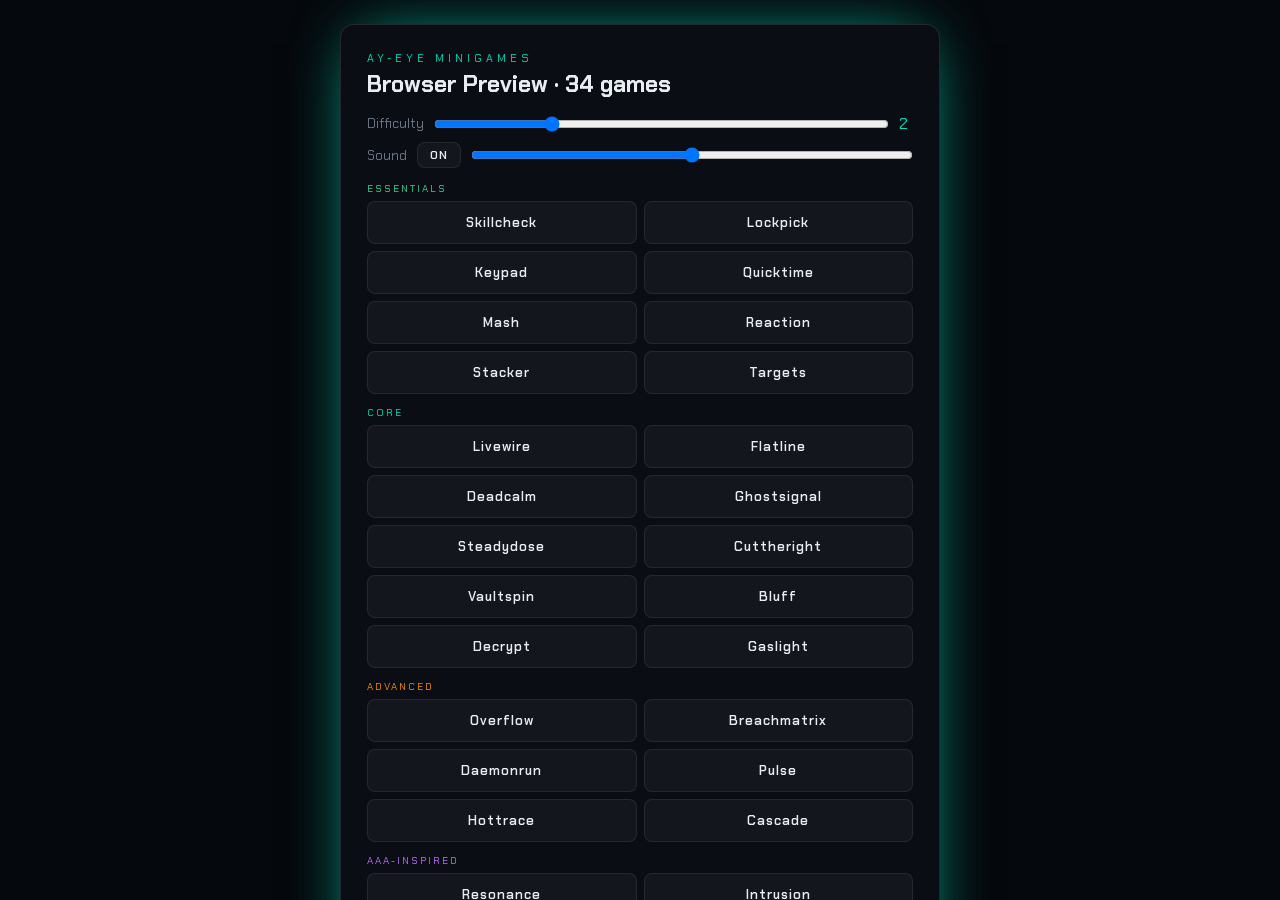
==== commit 99a24d3f: "sound and backdrop" ====
--- a/index.html
+++ b/index.html
@@ -1,493 +1,741 @@
-<!DOCTYPE html><html lang="en"><head><meta charset="UTF-8">
-<meta name="viewport" content="width=device-width, initial-scale=1.0"><title>Ay-eye Minigames - Preview</title>
-<style>/* Ay-eye Minigames — shared stylesheet */
-
-@import url('https://fonts.googleapis.com/css2?family=Chakra+Petch:wght@400;600;700&family=Azeret+Mono:wght@400;500;700&display=swap');
-
-:root {
-    --accent: #00e0b8;
-    --danger: #ff3b5c;
-    --success: #39d98a;
-    --bg: #0a0e14;
-    --panel: rgba(14, 19, 28, 0.92);
-    --line: rgba(255, 255, 255, 0.08);
-    --text: #e8edf2;
-    --muted: #6b7686;
-    --display: 'Chakra Petch', sans-serif;
-    --mono: 'Azeret Mono', ui-monospace, monospace;
-}
-
-* { box-sizing: border-box; margin: 0; padding: 0; }
-
-html, body {
-    width: 100%; height: 100%;
-    overflow: hidden;
-    background: transparent;
-    font-family: var(--mono);
-    color: var(--text);
-    user-select: none;
-}
-
-.hidden { display: none !important; }
-
-#root {
-    position: fixed; inset: 0;
-    display: grid; place-items: center;
-}
-
-/* Subtle vignette + scanline atmosphere */
-#root::before {
-    content: ''; position: fixed; inset: 0;
-    background:
-        radial-gradient(ellipse at center, transparent 55%, rgba(0,0,0,0.55) 100%),
-        repeating-linear-gradient(0deg, rgba(255,255,255,0.015) 0 1px, transparent 1px 3px);
-    pointer-events: none;
-    z-index: 0;
-}
-
-#stage {
-    position: relative; z-index: 1;
-    width: 560px;
-    background: var(--panel);
-    border: 1px solid var(--line);
-    border-radius: 14px;
-    box-shadow:
-        0 0 0 1px rgba(0,0,0,0.4),
-        0 30px 80px rgba(0,0,0,0.6),
-        0 0 60px -20px var(--accent);
-    overflow: hidden;
-    animation: panel-in 0.28s cubic-bezier(0.2, 0.9, 0.2, 1) both;
-    backdrop-filter: blur(6px);
-}
-
-@keyframes panel-in {
-    from { opacity: 0; transform: translateY(14px) scale(0.97); }
-    to   { opacity: 1; transform: translateY(0)    scale(1); }
-}
-
-/* ---------------- HUD ---------------- */
-#hud {
-    display: flex; align-items: center; justify-content: space-between;
-    padding: 14px 18px;
-    border-bottom: 1px solid var(--line);
-    background: linear-gradient(180deg, rgba(255,255,255,0.03), transparent);
-}
-#hud-title { display: flex; flex-direction: column; gap: 2px; }
-#hud-tag {
-    font-family: var(--mono); font-size: 10px; letter-spacing: 3px;
-    color: var(--accent); text-transform: uppercase;
-}
-#hud-name {
-    font-family: var(--display); font-weight: 700;
-    font-size: 18px; letter-spacing: 0.5px;
-}
-#hud-timer { display: flex; align-items: center; gap: 10px; }
-#timer-bar {
-    width: 120px; height: 6px; border-radius: 3px;
-    background: rgba(255,255,255,0.08); overflow: hidden;
-}
-#timer-fill {
-    height: 100%; width: 100%;
-    background: linear-gradient(90deg, var(--accent), #fff);
-    transition: width 0.1s linear;
-}
-#timer-text {
-    font-variant-numeric: tabular-nums;
-    font-size: 13px; color: var(--muted); min-width: 34px; text-align: right;
-}
-
-/* ---------------- Board ---------------- */
-#board {
-    position: relative;
-    min-height: 320px;
-    padding: 26px;
-    display: flex; align-items: center; justify-content: center;
-}
-#board canvas { display: block; }
-
-/* ---------------- Footer ---------------- */
-#footer {
-    display: flex; align-items: center; justify-content: space-between;
-    padding: 12px 18px;
-    border-top: 1px solid var(--line);
-    min-height: 44px;
-}
-#dots { display: flex; gap: 7px; }
-.dot {
-    width: 9px; height: 9px; border-radius: 50%;
-    background: rgba(255,255,255,0.14);
-    transition: background 0.2s, box-shadow 0.2s, transform 0.2s;
-}
-.dot.done { background: var(--success); box-shadow: 0 0 10px var(--success); }
-.dot.fail { background: var(--danger);  box-shadow: 0 0 10px var(--danger); }
-.dot.active { background: var(--accent); transform: scale(1.3); }
-#hint {
-    font-size: 11px; letter-spacing: 1px; color: var(--muted);
-    text-transform: uppercase;
-}
-
-/* ---------------- Flash overlay ---------------- */
-#flash {
-    position: fixed; inset: 0; z-index: 5;
-    display: grid; place-items: center;
-    background: rgba(0,0,0,0.45);
-}
-#flash-text {
-    font-family: var(--display); font-weight: 700;
-    font-size: 48px; letter-spacing: 6px; text-transform: uppercase;
-    animation: flash-pop 0.4s cubic-bezier(0.2,0.9,0.2,1) both;
-}
-#flash.win  #flash-text { color: var(--success); text-shadow: 0 0 30px var(--success); }
-#flash.lose #flash-text { color: var(--danger);  text-shadow: 0 0 30px var(--danger); }
-@keyframes flash-pop {
-    from { opacity: 0; transform: scale(0.6); }
-    to   { opacity: 1; transform: scale(1); }
-}
-
-/* ---------------- Reusable bits for games ---------------- */
-.btn {
-    font-family: var(--display); font-weight: 600;
-    letter-spacing: 1px; font-size: 14px;
-    padding: 12px 20px; border-radius: 8px;
-    border: 1px solid var(--line);
-    background: rgba(255,255,255,0.04);
-    color: var(--text); cursor: pointer;
-    transition: all 0.15s;
-}
-.btn:hover { border-color: var(--accent); background: rgba(0,224,184,0.08); }
-.btn.danger:hover { border-color: var(--danger); background: rgba(255,59,92,0.08); }
-
-.label {
-    font-size: 11px; letter-spacing: 2px; text-transform: uppercase;
-    color: var(--muted); margin-bottom: 8px;
-}
-
-.shake { animation: shake 0.3s; }
-@keyframes shake {
-    0%,100% { transform: translateX(0); }
-    25% { transform: translateX(-7px); }
-    75% { transform: translateX(7px); }
-}
-
-.glow-accent  { color: var(--accent); }
-.glow-success { color: var(--success); }
-.glow-danger  { color: var(--danger); }
-
-body{background:#05080d;margin:0;}</style></head><body>
-<div id="root" class="hidden"><div id="stage">
-<header id="hud"><div id="hud-title"><span id="hud-tag"></span><span id="hud-name"></span></div>
-<div id="hud-timer"><div id="timer-bar"><div id="timer-fill"></div></div><span id="timer-text">0.0</span></div></header>
-<main id="board"></main><footer id="footer"><div id="dots"></div><div id="hint"></div></footer></div>
-<div id="flash" class="hidden"><span id="flash-text"></span></div></div>
-<script>const MG = (function () {
-    const games = {};
-    let current = null;
-    let raf = null;
-    let timer = null;
-    let ended = false;
-
-    const $ = (id) => document.getElementById(id);
-
-    /* ---- Lua bridge ---- */
-    function post(name, body) {
-        const url = `https://${resName()}/${name}`;
-        fetch(url, {
-            method: 'POST',
-            headers: { 'Content-Type': 'application/json; charset=UTF-8' },
-            body: JSON.stringify(body || {})
-        }).catch(() => {});
-    }
-    function resName() {
-        return (typeof GetParentResourceName === 'function')
-            ? GetParentResourceName() : 'eye_minigames';
-    }
-
-    /* ---- Theme ---- */
-    function applyTheme(theme) {
-        const r = document.documentElement.style;
-        if (!theme) return;
-        if (theme.accent)  r.setProperty('--accent',  theme.accent);
-        if (theme.danger)  r.setProperty('--danger',  theme.danger);
-        if (theme.success) r.setProperty('--success', theme.success);
-        if (theme.bg)      r.setProperty('--bg',      theme.bg);
-    }
-
-    /* ---- Timer ---- */
-    function startTimer(seconds, onExpire) {
-        timer = { duration: seconds * 1000, start: performance.now(), onExpire };
-        tick();
-    }
-    function tick() {
-        if (!timer) return;
-        const elapsed = performance.now() - timer.start;
-        const remain = Math.max(0, timer.duration - elapsed);
-        const pct = remain / timer.duration;
-        $('timer-fill').style.width = (pct * 100) + '%';
-        $('timer-text').textContent = (remain / 1000).toFixed(1);
-        $('timer-fill').style.background = pct < 0.25
-            ? 'linear-gradient(90deg, var(--danger), #fff)'
-            : 'linear-gradient(90deg, var(--accent), #fff)';
-        if (remain <= 0) {
-            const fn = timer.onExpire; timer = null;
-            if (fn) fn();
-            return;
-        }
-        raf = requestAnimationFrame(tick);
-    }
-    function stopTimer() {
-        if (raf) cancelAnimationFrame(raf);
-        raf = null; timer = null;
-    }
-    function addTime(ms) {
-        if (timer) timer.start += ms;
-    }
-
-    /* ---- Round dots ---- */
-    function setDots(total, states) {
-        const c = $('dots'); c.innerHTML = '';
-        for (let i = 0; i < total; i++) {
-            const d = document.createElement('div');
-            d.className = 'dot' + (states && states[i] ? ' ' + states[i] : '');
-            c.appendChild(d);
-        }
-    }
-
-    /* ---- Lifecycle ---- */
-    function open(payload) {
-        ended = false;
-        applyTheme(payload.theme);
-        const game = games[payload.game];
-        $('root').classList.remove('hidden');
-        $('flash').className = 'hidden';
-
-        const name = game ? game.title : payload.game;
-        $('hud-name').textContent = name;
-        $('hud-tag').textContent = 'SECURE TASK';
-        $('hint').textContent = (game && game.hint) ? game.hint : '';
-        $('board').innerHTML = '';
-        setDots(0);
-
-        if (!game) { return end(false); }
-
-        const api = {
-            board: $('board'),
-            cfg: payload,
-            startTimer, stopTimer, addTime, setDots,
-            setHint: (t) => { $('hint').textContent = t || ''; },
-            setTag:  (t) => { $('hud-tag').textContent = t || ''; },
-            succeed: () => end(true),
-            fail:    () => end(false),
-            shake:   () => { $('stage').classList.add('shake');
-                             setTimeout(() => $('stage').classList.remove('shake'), 320); },
-            rand: (a, b) => a + Math.random() * (b - a),
-            randInt: (a, b) => Math.floor(a + Math.random() * (b - a + 1))
-        };
-
-        current = game.run(api) || {};
-        $('hud-timer').style.visibility = timer ? 'visible' : 'visible';
-    }
-
-    function cleanup() {
-        stopTimer();
-        if (current && typeof current.destroy === 'function') {
-            try { current.destroy(); } catch (e) {}
-        }
-        current = null;
-        document.onkeydown = null;
-    }
-
-    function end(success) {
-        if (ended) return;
-        ended = true;
-        cleanup();
-
-        const flash = $('flash');
-        flash.className = success ? 'win' : 'lose';
-        $('flash-text').textContent = success ? 'Success' : 'Failed';
-
-        setTimeout(() => {
-            $('root').classList.add('hidden');
-            flash.className = 'hidden';
-            $('board').innerHTML = '';
-            post('result', { success });
-        }, 850);
-    }
-
-    /* ---- Global cancel key ---- */
-    document.addEventListener('keydown', (e) => {
-        if (ended || !current) return;
-        if (e.key === 'Escape') {
-            const allow = current.__allowCancel !== false;
-            if (allow) end(false);
-        }
-    });
-
-    /* ---- Message in from Lua ---- */
-    window.addEventListener('message', (ev) => {
-        const d = ev.data || {};
-        if (d.action === 'open') open(d.payload || {});
-    });
-
-    return {
-        games,
-        register(id, def) { games[id] = def; },
-        _internal: { end }
-    };
-})();
-</script>
-<script>MG.register('skillcheck', {
-    title: 'Skill Check',
-    hint: 'SPACE / click when the marker hits the zone',
-    run(api) {
-        const diff = Math.max(1, Math.min(5, api.cfg.difficulty || 2));
-        const need = api.cfg.rounds || (2 + Math.floor(diff / 1.5));
-        const W = 300, H = 300, cx = W / 2, cy = H / 2, R = 110;
-        const cvs = document.createElement('canvas');
-        cvs.width = W; cvs.height = H;
-        cvs.style.cursor = 'pointer';
-        api.board.appendChild(cvs);
-        const ctx = cvs.getContext('2d');
-
-        const zoneSize = Math.max(0.18, 0.55 - diff * 0.07);
-        const speed = 0.035 + diff * 0.012;
-        let ang = 0, dir = 1, done = 0, zoneStart = 0, ended = false;
-
-        function newZone() {
-            zoneStart = api.rand(0, Math.PI * 2);
-            dir = Math.random() < 0.5 ? 1 : -1;
-            ang = zoneStart + Math.PI + api.rand(-0.5, 0.5);
-        }
-        api.setDots(need); newZone();
-
-        function attempt() {
-            if (ended) return;
-            let d = ang - zoneStart;
-            d = ((d % (Math.PI * 2)) + Math.PI * 2) % (Math.PI * 2);
-            if (d <= zoneSize) {
-                done++;
-                api.setDots(need, Array.from({ length: need }, (_, i) => i < done ? 'done' : ''));
-                if (done >= need) { ended = true; api.stopTimer(); cleanup(); setTimeout(() => api.succeed(), 250); }
-                else newZone();
-            } else { ended = true; api.shake(); api.stopTimer(); cleanup(); setTimeout(() => api.fail(), 200); }
-        }
-        function key(e) { if (e.code === 'Space') { e.preventDefault(); attempt(); } }
-        document.addEventListener('keydown', key);
-        cvs.addEventListener('click', attempt);
-        function cleanup() { document.removeEventListener('keydown', key); }
-
-        api.startTimer(Math.max(6, 14 - diff), () => { cleanup(); api.fail(); });
-
-        function draw() {
-            if (!ended) ang += speed * dir;
-            ctx.clearRect(0, 0, W, H);
-            const acc = (getComputedStyle(document.documentElement).getPropertyValue('--accent') || '#00e0b8').trim();
-            const suc = (getComputedStyle(document.documentElement).getPropertyValue('--success') || '#39d98a').trim();
-            ctx.strokeStyle = 'rgba(255,255,255,0.1)'; ctx.lineWidth = 14;
-            ctx.beginPath(); ctx.arc(cx, cy, R, 0, Math.PI * 2); ctx.stroke();
-            ctx.strokeStyle = suc; ctx.lineWidth = 14;
-            ctx.shadowColor = suc; ctx.shadowBlur = 14;
-            ctx.beginPath(); ctx.arc(cx, cy, R, zoneStart, zoneStart + zoneSize); ctx.stroke();
-            ctx.shadowBlur = 0;
-            const mx = cx + Math.cos(ang) * R, my = cy + Math.sin(ang) * R;
-            ctx.fillStyle = '#fff'; ctx.shadowColor = acc; ctx.shadowBlur = 12;
-            ctx.beginPath(); ctx.arc(mx, my, 10, 0, Math.PI * 2); ctx.fill(); ctx.shadowBlur = 0;
-            ctx.fillStyle = acc; ctx.font = 'bold 30px monospace'; ctx.textAlign = 'center'; ctx.textBaseline = 'middle';
-            ctx.fillText((done) + '/' + need, cx, cy);
-            loop = requestAnimationFrame(draw);
-        }
-        let loop = requestAnimationFrame(draw);
-        return { destroy() { cancelAnimationFrame(loop); cleanup(); } };
-    }
-});
-</script>
-<script>MG.register('lockpick', {
-    title: 'Lockpick',
-    hint: 'Move mouse to rotate · click on the sweet spot',
-    run(api) {
-        const diff = Math.max(1, Math.min(5, api.cfg.difficulty || 2));
-        const pins = 2 + Math.floor(diff / 1.3);
-        const tol = Math.max(0.1, 0.32 - diff * 0.04);
-        const W = 300, H = 300, cx = W / 2, cy = H / 2, R = 100;
-
-        const cvs = document.createElement('canvas');
-        cvs.width = W; cvs.height = H;
-        cvs.style.cursor = 'grab';
-        api.board.appendChild(cvs);
-        const ctx = cvs.getContext('2d');
-
-        const sweetspots = [];
-        for (let i = 0; i < pins; i++) sweetspots.push(api.rand(0, Math.PI * 2));
-        let pin = 0, pickAng = 0, ended = false;
-        api.setDots(pins);
-
-        function rel(e) {
-            const b = cvs.getBoundingClientRect();
-            const x = (e.clientX - b.left) * (cvs.width / b.width) - cx;
-            const y = (e.clientY - b.top) * (cvs.height / b.height) - cy;
-            return Math.atan2(y, x);
-        }
-        function diffAng(a, b) {
-            let d = Math.abs(((a - b) % (Math.PI * 2)));
-            return Math.min(d, Math.PI * 2 - d);
-        }
-        cvs.addEventListener('mousemove', (e) => { pickAng = rel(e); });
-        cvs.addEventListener('click', () => {
-            if (ended) return;
-            if (diffAng(pickAng, sweetspots[pin]) < tol) {
-                pin++;
-                api.setDots(pins, Array.from({ length: pins }, (_, i) => i < pin ? 'done' : ''));
-                if (pin >= pins) { ended = true; api.stopTimer(); setTimeout(() => api.succeed(), 250); }
-            } else { api.shake(); /* light penalty: lose a sliver of time */ api.addTime(-1500); }
+<!DOCTYPE html>
+<html lang="en">
+
+<head>
+    <meta charset="UTF-8">
+    <meta name="viewport" content="width=device-width, initial-scale=1.0">
+    <title>Ay-eye Minigames - Preview</title>
+    <style>
+        /* Ay-eye Minigames — shared stylesheet */
+
+        @import url('https://fonts.googleapis.com/css2?family=Chakra+Petch:wght@400;600;700&family=Azeret+Mono:wght@400;500;700&display=swap');
+
+        :root {
+            --accent: #00e0b8;
+            --danger: #ff3b5c;
+            --success: #39d98a;
+            --bg: #0a0e14;
+            --panel: rgba(14, 19, 28, 0.92);
+            --line: rgba(255, 255, 255, 0.08);
+            --text: #e8edf2;
+            --muted: #6b7686;
+            --display: 'Chakra Petch', sans-serif;
+            --mono: 'Azeret Mono', ui-monospace, monospace;
+        }
+
+        * {
+            box-sizing: border-box;
+            margin: 0;
+            padding: 0;
+        }
+
+        html,
+        body {
+            width: 100%;
+            height: 100%;
+            overflow: hidden;
+            background: transparent;
+            font-family: var(--mono);
+            color: var(--text);
+            user-select: none;
+        }
+
+        .hidden {
+            display: none !important;
+        }
+
+        #root {
+            position: fixed;
+            inset: 0;
+            display: grid;
+            place-items: center;
+        }
+
+        #stage {
+            position: relative;
+            z-index: 1;
+            width: 560px;
+            background: var(--panel);
+            border: 1px solid var(--line);
+            border-radius: 14px;
+            box-shadow:
+                0 0 0 1px rgba(0, 0, 0, 0.4),
+                0 30px 80px rgba(0, 0, 0, 0.6),
+                0 0 60px -20px var(--accent);
+            overflow: hidden;
+            animation: panel-in 0.28s cubic-bezier(0.2, 0.9, 0.2, 1) both;
+            backdrop-filter: blur(6px);
+        }
+
+        @keyframes panel-in {
+            from {
+                opacity: 0;
+                transform: translateY(14px) scale(0.97);
+            }
+
+            to {
+                opacity: 1;
+                transform: translateY(0) scale(1);
+            }
+        }
+
+        /* ---------------- HUD ---------------- */
+        #hud {
+            display: flex;
+            align-items: center;
+            justify-content: space-between;
+            padding: 14px 18px;
+            border-bottom: 1px solid var(--line);
+            background: linear-gradient(180deg, rgba(255, 255, 255, 0.03), transparent);
+        }
+
+        #hud-title {
+            display: flex;
+            flex-direction: column;
+            gap: 2px;
+        }
+
+        #hud-tag {
+            font-family: var(--mono);
+            font-size: 10px;
+            letter-spacing: 3px;
+            color: var(--accent);
+            text-transform: uppercase;
+        }
+
+        #hud-name {
+            font-family: var(--display);
+            font-weight: 700;
+            font-size: 18px;
+            letter-spacing: 0.5px;
+        }
+
+        #hud-timer {
+            display: flex;
+            align-items: center;
+            gap: 10px;
+        }
+
+        #timer-bar {
+            width: 120px;
+            height: 6px;
+            border-radius: 3px;
+            background: rgba(255, 255, 255, 0.08);
+            overflow: hidden;
+        }
+
+        #timer-fill {
+            height: 100%;
+            width: 100%;
+            background: linear-gradient(90deg, var(--accent), #fff);
+            transition: width 0.1s linear;
+        }
+
+        #timer-text {
+            font-variant-numeric: tabular-nums;
+            font-size: 13px;
+            color: var(--muted);
+            min-width: 34px;
+            text-align: right;
+        }
+
+        /* ---------------- Board ---------------- */
+        #board {
+            position: relative;
+            min-height: 320px;
+            padding: 26px;
+            display: flex;
+            align-items: center;
+            justify-content: center;
+        }
+
+        #board canvas {
+            display: block;
+        }
+
+        /* ---------------- Footer ---------------- */
+        #footer {
+            display: flex;
+            align-items: center;
+            justify-content: space-between;
+            padding: 12px 18px;
+            border-top: 1px solid var(--line);
+            min-height: 44px;
+        }
+
+        #dots {
+            display: flex;
+            gap: 7px;
+        }
+
+        .dot {
+            width: 9px;
+            height: 9px;
+            border-radius: 50%;
+            background: rgba(255, 255, 255, 0.14);
+            transition: background 0.2s, box-shadow 0.2s, transform 0.2s;
+        }
+
+        .dot.done {
+            background: var(--success);
+            box-shadow: 0 0 10px var(--success);
+        }
+
+        .dot.fail {
+            background: var(--danger);
+            box-shadow: 0 0 10px var(--danger);
+        }
+
+        .dot.active {
+            background: var(--accent);
+            transform: scale(1.3);
+        }
+
+        #hint {
+            font-size: 11px;
+            letter-spacing: 1px;
+            color: var(--muted);
+            text-transform: uppercase;
+        }
+
+        /* ---------------- Flash overlay ---------------- */
+        #flash {
+            position: fixed;
+            inset: 0;
+            z-index: 5;
+            display: grid;
+            place-items: center;
+            pointer-events: none;
+            background: transparent;
+        }
+
+        #flash-text {
+            font-family: var(--display);
+            font-weight: 700;
+            font-size: 48px;
+            letter-spacing: 6px;
+            text-transform: uppercase;
+            padding: 14px 36px;
+            border-radius: 12px;
+            background: rgba(10, 14, 20, 0.82);
+            animation: flash-pop 0.4s cubic-bezier(0.2, 0.9, 0.2, 1) both;
+        }
+
+        #flash.win #flash-text {
+            color: var(--success);
+            text-shadow: 0 0 30px var(--success);
+        }
+
+        #flash.lose #flash-text {
+            color: var(--danger);
+            text-shadow: 0 0 30px var(--danger);
+        }
+
+        @keyframes flash-pop {
+            from {
+                opacity: 0;
+                transform: scale(0.6);
+            }
+
+            to {
+                opacity: 1;
+                transform: scale(1);
+            }
+        }
+
+        /* ---------------- Reusable bits for games ---------------- */
+        .btn {
+            font-family: var(--display);
+            font-weight: 600;
+            letter-spacing: 1px;
+            font-size: 14px;
+            padding: 12px 20px;
+            border-radius: 8px;
+            border: 1px solid var(--line);
+            background: rgba(255, 255, 255, 0.04);
+            color: var(--text);
+            cursor: pointer;
+            transition: all 0.15s;
+        }
+
+        .btn:hover {
+            border-color: var(--accent);
+            background: rgba(0, 224, 184, 0.08);
+        }
+
+        .btn.danger:hover {
+            border-color: var(--danger);
+            background: rgba(255, 59, 92, 0.08);
+        }
+
+        .label {
+            font-size: 11px;
+            letter-spacing: 2px;
+            text-transform: uppercase;
+            color: var(--muted);
+            margin-bottom: 8px;
+        }
+
+        .shake {
+            animation: shake 0.3s;
+        }
+
+        @keyframes shake {
+
+            0%,
+            100% {
+                transform: translateX(0);
+            }
+
+            25% {
+                transform: translateX(-7px);
+            }
+
+            75% {
+                transform: translateX(7px);
+            }
+        }
+
+        .glow-accent {
+            color: var(--accent);
+        }
+
+        .glow-success {
+            color: var(--success);
+        }
+
+        .glow-danger {
+            color: var(--danger);
+        }
+
+        body {
+            background: #05080d;
+            margin: 0;
+        }
+    </style>
+</head>
+
+<body>
+    <div id="root" class="hidden">
+        <div id="stage">
+            <header id="hud">
+                <div id="hud-title"><span id="hud-tag"></span><span id="hud-name"></span></div>
+                <div id="hud-timer">
+                    <div id="timer-bar">
+                        <div id="timer-fill"></div>
+                    </div><span id="timer-text">0.0</span>
+                </div>
+            </header>
+            <main id="board"></main>
+            <footer id="footer">
+                <div id="dots"></div>
+                <div id="hint"></div>
+            </footer>
+        </div>
+        <div id="flash" class="hidden"><span id="flash-text"></span></div>
+    </div>
+    <script>const SFX = (function () {
+            let ctx = null;
+            let enabled = true;
+            let master = 0.5;
+
+            function ac() {
+                if (!ctx) {
+                    try { ctx = new (window.AudioContext || window.webkitAudioContext)(); }
+                    catch (e) { enabled = false; }
+                }
+                if (ctx && ctx.state === 'suspended') ctx.resume();
+                return ctx;
+            }
+
+            function tone(freq, dur, type, vol, slideTo, delay) {
+                if (!enabled) return;
+                const a = ac(); if (!a) return;
+                const t0 = a.currentTime + (delay || 0);
+                const osc = a.createOscillator();
+                const gain = a.createGain();
+                osc.type = type || 'sine';
+                osc.frequency.setValueAtTime(freq, t0);
+                if (slideTo) osc.frequency.exponentialRampToValueAtTime(slideTo, t0 + dur);
+                const v = (vol == null ? 0.3 : vol) * master;
+                gain.gain.setValueAtTime(0.0001, t0);
+                gain.gain.exponentialRampToValueAtTime(v, t0 + 0.008);
+                gain.gain.exponentialRampToValueAtTime(0.0001, t0 + dur);
+                osc.connect(gain); gain.connect(a.destination);
+                osc.start(t0); osc.stop(t0 + dur + 0.02);
+            }
+
+            function noise(dur, vol, filterFreq) {
+                if (!enabled) return;
+                const a = ac(); if (!a) return;
+                const t0 = a.currentTime;
+                const len = Math.floor(a.sampleRate * dur);
+                const buf = a.createBuffer(1, len, a.sampleRate);
+                const data = buf.getChannelData(0);
+                for (let i = 0; i < len; i++) data[i] = (Math.random() * 2 - 1) * (1 - i / len);
+                const src = a.createBufferSource(); src.buffer = buf;
+                const filt = a.createBiquadFilter(); filt.type = 'bandpass'; filt.frequency.value = filterFreq || 1200;
+                const gain = a.createGain(); gain.gain.value = (vol == null ? 0.2 : vol) * master;
+                src.connect(filt); filt.connect(gain); gain.connect(a.destination);
+                src.start(t0);
+            }
+
+            const lib = {
+                click: () => tone(520, 0.05, 'square', 0.16),
+                tick: () => tone(880, 0.03, 'square', 0.10),
+                select: () => tone(660, 0.06, 'triangle', 0.18),
+                step: () => { tone(700, 0.07, 'sine', 0.2); },
+                good: () => { tone(740, 0.08, 'sine', 0.22); tone(990, 0.1, 'sine', 0.18, null, 0.06); },
+                bad: () => { tone(200, 0.18, 'sawtooth', 0.22, 90); },
+                error: () => { tone(160, 0.12, 'square', 0.2, 110); },
+                success: () => { [523, 659, 784, 1047].forEach((f, i) => tone(f, 0.18, 'triangle', 0.22, null, i * 0.08)); },
+                fail: () => { [330, 247, 165].forEach((f, i) => tone(f, 0.22, 'sawtooth', 0.22, null, i * 0.1)); },
+                charge: () => tone(300, 0.25, 'sine', 0.2, 700),
+                zap: () => { noise(0.12, 0.18, 2200); tone(900, 0.08, 'square', 0.12, 300); },
+                beep: () => tone(1040, 0.05, 'sine', 0.14),
+                latch: () => { tone(420, 0.05, 'square', 0.2); tone(620, 0.06, 'square', 0.16, null, 0.04); },
+                whoosh: () => noise(0.2, 0.14, 800),
+                heartbeat: () => { tone(70, 0.12, 'sine', 0.3); tone(60, 0.1, 'sine', 0.24, null, 0.16); }
+            };
+
+            function play(name) {
+                if (!enabled) return;
+                const fn = lib[name];
+                if (fn) try { fn(); } catch (e) { }
+            }
+
+            return {
+                play,
+                setEnabled: (v) => { enabled = !!v; },
+                setVolume: (v) => { master = Math.max(0, Math.min(1, v)); },
+                isEnabled: () => enabled,
+                _lib: lib
+            };
+        })();
+
+        if (typeof window !== 'undefined') window.SFX = SFX;
+    </script>
+    <script>const MG = (function () {
+            const games = {};
+            let current = null;
+            let raf = null;
+            let timer = null;
+            let ended = false;
+
+            const $ = (id) => document.getElementById(id);
+
+            /* ---- Lua bridge ---- */
+            function post(name, body) {
+                const url = `https://${resName()}/${name}`;
+                fetch(url, {
+                    method: 'POST',
+                    headers: { 'Content-Type': 'application/json; charset=UTF-8' },
+                    body: JSON.stringify(body || {})
+                }).catch(() => { });
+            }
+            function resName() {
+                return (typeof GetParentResourceName === 'function')
+                    ? GetParentResourceName() : 'eye_minigames';
+            }
+
+            /* ---- Theme ---- */
+            function applyTheme(theme) {
+                const r = document.documentElement.style;
+                if (!theme) return;
+                if (theme.accent) r.setProperty('--accent', theme.accent);
+                if (theme.danger) r.setProperty('--danger', theme.danger);
+                if (theme.success) r.setProperty('--success', theme.success);
+                if (theme.bg) r.setProperty('--bg', theme.bg);
+            }
+
+            /* ---- Timer ---- */
+            function startTimer(seconds, onExpire) {
+                timer = { duration: seconds * 1000, start: performance.now(), onExpire };
+                tick();
+            }
+            function tick() {
+                if (!timer) return;
+                const elapsed = performance.now() - timer.start;
+                const remain = Math.max(0, timer.duration - elapsed);
+                const pct = remain / timer.duration;
+                $('timer-fill').style.width = (pct * 100) + '%';
+                $('timer-text').textContent = (remain / 1000).toFixed(1);
+                $('timer-fill').style.background = pct < 0.25
+                    ? 'linear-gradient(90deg, var(--danger), #fff)'
+                    : 'linear-gradient(90deg, var(--accent), #fff)';
+                if (remain <= 0) {
+                    const fn = timer.onExpire; timer = null;
+                    if (fn) fn();
+                    return;
+                }
+                raf = requestAnimationFrame(tick);
+            }
+            function stopTimer() {
+                if (raf) cancelAnimationFrame(raf);
+                raf = null; timer = null;
+            }
+            function addTime(ms) {
+                if (timer) timer.start += ms;
+            }
+
+            /* ---- Round dots ---- */
+            function setDots(total, states) {
+                const c = $('dots'); c.innerHTML = '';
+                for (let i = 0; i < total; i++) {
+                    const d = document.createElement('div');
+                    d.className = 'dot' + (states && states[i] ? ' ' + states[i] : '');
+                    c.appendChild(d);
+                }
+            }
+
+            /* ---- Lifecycle ---- */
+            function open(payload) {
+                ended = false;
+                applyTheme(payload.theme);
+                if (typeof SFX !== 'undefined') {
+                    if (payload.sound === false) SFX.setEnabled(false);
+                    else SFX.setEnabled(true);
+                    if (typeof payload.volume === 'number') SFX.setVolume(payload.volume);
+                }
+                const game = games[payload.game];
+                $('root').classList.remove('hidden');
+                $('flash').className = 'hidden';
+
+                const name = game ? game.title : payload.game;
+                $('hud-name').textContent = name;
+                $('hud-tag').textContent = 'SECURE TASK';
+                $('hint').textContent = (game && game.hint) ? game.hint : '';
+                $('board').innerHTML = '';
+                setDots(0);
+
+                if (!game) { return end(false); }
+
+                const api = {
+                    board: $('board'),
+                    cfg: payload,
+                    startTimer, stopTimer, addTime, setDots,
+                    setHint: (t) => { $('hint').textContent = t || ''; },
+                    setTag: (t) => { $('hud-tag').textContent = t || ''; },
+                    succeed: () => end(true),
+                    fail: () => end(false),
+                    shake: () => {
+                        $('stage').classList.add('shake');
+                        if (typeof SFX !== 'undefined') SFX.play('bad');
+                        setTimeout(() => $('stage').classList.remove('shake'), 320);
+                    },
+                    sfx: (name) => { if (typeof SFX !== 'undefined') SFX.play(name); },
+                    rand: (a, b) => a + Math.random() * (b - a),
+                    randInt: (a, b) => Math.floor(a + Math.random() * (b - a + 1))
+                };
+
+                current = game.run(api) || {};
+                $('hud-timer').style.visibility = timer ? 'visible' : 'visible';
+            }
+
+            function cleanup() {
+                stopTimer();
+                if (current && typeof current.destroy === 'function') {
+                    try { current.destroy(); } catch (e) { }
+                }
+                current = null;
+                document.onkeydown = null;
+            }
+
+            function end(success) {
+                if (ended) return;
+                ended = true;
+                cleanup();
+                if (typeof SFX !== 'undefined') SFX.play(success ? 'success' : 'fail');
+
+                const flash = $('flash');
+                flash.className = success ? 'win' : 'lose';
+                $('flash-text').textContent = success ? 'Success' : 'Failed';
+
+                setTimeout(() => {
+                    $('root').classList.add('hidden');
+                    flash.className = 'hidden';
+                    $('board').innerHTML = '';
+                    post('result', { success });
+                }, 850);
+            }
+
+            /* ---- Global cancel key ---- */
+            document.addEventListener('keydown', (e) => {
+                if (ended || !current) return;
+                if (e.key === 'Escape') {
+                    const allow = current.__allowCancel !== false;
+                    if (allow) end(false);
+                }
+            });
+
+            /* ---- Message in from Lua ---- */
+            window.addEventListener('message', (ev) => {
+                const d = ev.data || {};
+                if (d.action === 'open') open(d.payload || {});
+            });
+
+            return {
+                games,
+                register(id, def) { games[id] = def; },
+                _internal: { end }
+            };
+        })();
+    </script>
+    <script>MG.register('skillcheck', {
+            title: 'Skill Check',
+            hint: 'SPACE / click when the marker hits the zone',
+            run(api) {
+                const diff = Math.max(1, Math.min(5, api.cfg.difficulty || 2));
+                const need = api.cfg.rounds || (2 + Math.floor(diff / 1.5));
+                const W = 300, H = 300, cx = W / 2, cy = H / 2, R = 110;
+                const cvs = document.createElement('canvas');
+                cvs.width = W; cvs.height = H;
+                cvs.style.cursor = 'pointer';
+                api.board.appendChild(cvs);
+                const ctx = cvs.getContext('2d');
+
+                const zoneSize = Math.max(0.18, 0.55 - diff * 0.07);
+                const speed = 0.035 + diff * 0.012;
+                let ang = 0, dir = 1, done = 0, zoneStart = 0, ended = false;
+
+                function newZone() {
+                    zoneStart = api.rand(0, Math.PI * 2);
+                    dir = Math.random() < 0.5 ? 1 : -1;
+                    ang = zoneStart + Math.PI + api.rand(-0.5, 0.5);
+                }
+                api.setDots(need); newZone();
+
+                function attempt() {
+                    if (ended) return;
+                    let d = ang - zoneStart;
+                    d = ((d % (Math.PI * 2)) + Math.PI * 2) % (Math.PI * 2);
+                    if (d <= zoneSize) {
+                        done++;
+                        api.sfx('latch');
+                        api.setDots(need, Array.from({ length: need }, (_, i) => i < done ? 'done' : ''));
+                        if (done >= need) { ended = true; api.stopTimer(); cleanup(); setTimeout(() => api.succeed(), 250); }
+                        else newZone();
+                    } else { ended = true; api.shake(); api.stopTimer(); cleanup(); setTimeout(() => api.fail(), 200); }
+                }
+                function key(e) { if (e.code === 'Space') { e.preventDefault(); attempt(); } }
+                document.addEventListener('keydown', key);
+                cvs.addEventListener('click', attempt);
+                function cleanup() { document.removeEventListener('keydown', key); }
+
+                api.startTimer(Math.max(6, 14 - diff), () => { cleanup(); api.fail(); });
+
+                function draw() {
+                    if (!ended) ang += speed * dir;
+                    ctx.clearRect(0, 0, W, H);
+                    const acc = (getComputedStyle(document.documentElement).getPropertyValue('--accent') || '#00e0b8').trim();
+                    const suc = (getComputedStyle(document.documentElement).getPropertyValue('--success') || '#39d98a').trim();
+                    ctx.strokeStyle = 'rgba(255,255,255,0.1)'; ctx.lineWidth = 14;
+                    ctx.beginPath(); ctx.arc(cx, cy, R, 0, Math.PI * 2); ctx.stroke();
+                    ctx.strokeStyle = suc; ctx.lineWidth = 14;
+                    ctx.shadowColor = suc; ctx.shadowBlur = 14;
+                    ctx.beginPath(); ctx.arc(cx, cy, R, zoneStart, zoneStart + zoneSize); ctx.stroke();
+                    ctx.shadowBlur = 0;
+                    const mx = cx + Math.cos(ang) * R, my = cy + Math.sin(ang) * R;
+                    ctx.fillStyle = '#fff'; ctx.shadowColor = acc; ctx.shadowBlur = 12;
+                    ctx.beginPath(); ctx.arc(mx, my, 10, 0, Math.PI * 2); ctx.fill(); ctx.shadowBlur = 0;
+                    ctx.fillStyle = acc; ctx.font = 'bold 30px monospace'; ctx.textAlign = 'center'; ctx.textBaseline = 'middle';
+                    ctx.fillText((done) + '/' + need, cx, cy);
+                    loop = requestAnimationFrame(draw);
+                }
+                let loop = requestAnimationFrame(draw);
+                return { destroy() { cancelAnimationFrame(loop); cleanup(); } };
+            }
         });
-
-        api.setTag('PICKING');
-        api.startTimer(Math.max(10, 22 - diff * 2), () => { if (!ended) api.fail(); });
-
-        function draw() {
-            ctx.clearRect(0, 0, W, H);
-            const acc = (getComputedStyle(document.documentElement).getPropertyValue('--accent') || '#00e0b8').trim();
-            const suc = (getComputedStyle(document.documentElement).getPropertyValue('--success') || '#39d98a').trim();
-            ctx.strokeStyle = 'rgba(255,255,255,0.12)'; ctx.lineWidth = 3;
-            ctx.beginPath(); ctx.arc(cx, cy, R, 0, Math.PI * 2); ctx.stroke();
-            ctx.beginPath(); ctx.arc(cx, cy, R - 16, 0, Math.PI * 2); ctx.stroke();
-            ctx.fillStyle = '#1a2230'; ctx.beginPath(); ctx.arc(cx, cy, 30, 0, Math.PI * 2); ctx.fill();
-            ctx.strokeStyle = acc; ctx.lineWidth = 2; ctx.stroke();
-
-            const prox = 1 - Math.min(1, diffAng(pickAng, sweetspots[pin]) / (Math.PI / 2));
-            const close = diffAng(pickAng, sweetspots[pin]) < tol;
-            ctx.save(); ctx.translate(cx, cy); ctx.rotate(pickAng);
-            ctx.strokeStyle = close ? suc : acc; ctx.lineWidth = 4; ctx.lineCap = 'round';
-            ctx.shadowColor = close ? suc : acc; ctx.shadowBlur = close ? 16 : 6 * prox + 2;
-            ctx.beginPath(); ctx.moveTo(20, 0); ctx.lineTo(R + 8, 0); ctx.stroke();
-            ctx.beginPath(); ctx.moveTo(R + 8, 0); ctx.lineTo(R - 4, -7); ctx.lineTo(R - 4, 7); ctx.closePath();
-            ctx.fillStyle = close ? suc : acc; ctx.fill();
-            ctx.restore(); ctx.shadowBlur = 0;
-
-            ctx.fillStyle = close ? suc : 'rgba(255,255,255,0.4)';
-            ctx.font = '12px monospace'; ctx.textAlign = 'center';
-            ctx.fillText(close ? 'CLICK NOW' : (prox > 0.7 ? 'warm…' : 'searching…'), cx, cy + R + 22);
-
-            loop = requestAnimationFrame(draw);
-        }
-        let loop = requestAnimationFrame(draw);
-        return { destroy() { cancelAnimationFrame(loop); } };
-    }
-});
-</script>
-<script>MG.register('keypad', {
-    title: 'Keypad',
-    hint: '● right spot · ○ right digit, wrong spot',
-    run(api) {
-        const diff = Math.max(1, Math.min(5, api.cfg.difficulty || 2));
-        const len = 3 + Math.floor(diff / 2);
-        const attempts = Math.max(4, 8 - diff);
-        const code = Array.from({ length: len }, () => api.randInt(0, 9));
-
-        let guess = [], tries = 0, ended = false;
-
-        const box = document.createElement('div');
-        box.style.cssText = 'display:flex;gap:28px;align-items:flex-start;';
-        box.innerHTML = `
+    </script>
+    <script>MG.register('lockpick', {
+            title: 'Lockpick',
+            hint: 'Move mouse to rotate · click on the sweet spot',
+            run(api) {
+                const diff = Math.max(1, Math.min(5, api.cfg.difficulty || 2));
+                const pins = 2 + Math.floor(diff / 1.3);
+                const tol = Math.max(0.1, 0.32 - diff * 0.04);
+                const W = 300, H = 300, cx = W / 2, cy = H / 2, R = 100;
+
+                const cvs = document.createElement('canvas');
+                cvs.width = W; cvs.height = H;
+                cvs.style.cursor = 'grab';
+                api.board.appendChild(cvs);
+                const ctx = cvs.getContext('2d');
+
+                const sweetspots = [];
+                for (let i = 0; i < pins; i++) sweetspots.push(api.rand(0, Math.PI * 2));
+                let pin = 0, pickAng = 0, ended = false;
+                api.setDots(pins);
+
+                function rel(e) {
+                    const b = cvs.getBoundingClientRect();
+                    const x = (e.clientX - b.left) * (cvs.width / b.width) - cx;
+                    const y = (e.clientY - b.top) * (cvs.height / b.height) - cy;
+                    return Math.atan2(y, x);
+                }
+                function diffAng(a, b) {
+                    let d = Math.abs(((a - b) % (Math.PI * 2)));
+                    return Math.min(d, Math.PI * 2 - d);
+                }
+                cvs.addEventListener('mousemove', (e) => { pickAng = rel(e); });
+                cvs.addEventListener('click', () => {
+                    if (ended) return;
+                    if (diffAng(pickAng, sweetspots[pin]) < tol) {
+                        pin++;
+                        api.sfx('latch');
+                        api.setDots(pins, Array.from({ length: pins }, (_, i) => i < pin ? 'done' : ''));
+                        if (pin >= pins) { ended = true; api.stopTimer(); setTimeout(() => api.succeed(), 250); }
+                    } else { api.shake(); /* light penalty: lose a sliver of time */ api.addTime(-1500); }
+                });
+
+                api.setTag('PICKING');
+                api.startTimer(Math.max(10, 22 - diff * 2), () => { if (!ended) api.fail(); });
+
+                function draw() {
+                    ctx.clearRect(0, 0, W, H);
+                    const acc = (getComputedStyle(document.documentElement).getPropertyValue('--accent') || '#00e0b8').trim();
+                    const suc = (getComputedStyle(document.documentElement).getPropertyValue('--success') || '#39d98a').trim();
+                    ctx.strokeStyle = 'rgba(255,255,255,0.12)'; ctx.lineWidth = 3;
+                    ctx.beginPath(); ctx.arc(cx, cy, R, 0, Math.PI * 2); ctx.stroke();
+                    ctx.beginPath(); ctx.arc(cx, cy, R - 16, 0, Math.PI * 2); ctx.stroke();
+                    ctx.fillStyle = '#1a2230'; ctx.beginPath(); ctx.arc(cx, cy, 30, 0, Math.PI * 2); ctx.fill();
+                    ctx.strokeStyle = acc; ctx.lineWidth = 2; ctx.stroke();
+
+                    const prox = 1 - Math.min(1, diffAng(pickAng, sweetspots[pin]) / (Math.PI / 2));
+                    const close = diffAng(pickAng, sweetspots[pin]) < tol;
+                    ctx.save(); ctx.translate(cx, cy); ctx.rotate(pickAng);
+                    ctx.strokeStyle = close ? suc : acc; ctx.lineWidth = 4; ctx.lineCap = 'round';
+                    ctx.shadowColor = close ? suc : acc; ctx.shadowBlur = close ? 16 : 6 * prox + 2;
+                    ctx.beginPath(); ctx.moveTo(20, 0); ctx.lineTo(R + 8, 0); ctx.stroke();
+                    ctx.beginPath(); ctx.moveTo(R + 8, 0); ctx.lineTo(R - 4, -7); ctx.lineTo(R - 4, 7); ctx.closePath();
+                    ctx.fillStyle = close ? suc : acc; ctx.fill();
+                    ctx.restore(); ctx.shadowBlur = 0;
+
+                    ctx.fillStyle = close ? suc : 'rgba(255,255,255,0.4)';
+                    ctx.font = '12px monospace'; ctx.textAlign = 'center';
+                    ctx.fillText(close ? 'CLICK NOW' : (prox > 0.7 ? 'warm…' : 'searching…'), cx, cy + R + 22);
+
+                    loop = requestAnimationFrame(draw);
+                }
+                let loop = requestAnimationFrame(draw);
+                return { destroy() { cancelAnimationFrame(loop); } };
+            }
+        });
+    </script>
+    <script>MG.register('keypad', {
+            title: 'Keypad',
+            hint: '● right spot · ○ right digit, wrong spot',
+            run(api) {
+                const diff = Math.max(1, Math.min(5, api.cfg.difficulty || 2));
+                const len = 3 + Math.floor(diff / 2);
+                const attempts = Math.max(4, 8 - diff);
+                const code = Array.from({ length: len }, () => api.randInt(0, 9));
+
+                let guess = [], tries = 0, ended = false;
+
+                const box = document.createElement('div');
+                box.style.cssText = 'display:flex;gap:28px;align-items:flex-start;';
+                box.innerHTML = `
             <div>
               <div class="label">ENTRY</div>
               <div id="entry" style="display:flex;gap:8px;margin-bottom:10px;height:46px;align-items:center;"></div>
@@ -497,1051 +745,1056 @@
               <div class="label">HISTORY (${attempts} tries)</div>
               <div id="hist" style="display:flex;flex-direction:column;gap:6px;font-family:var(--mono);font-size:14px;"></div>
             </div>`;
-        api.board.appendChild(box);
-        const entryEl = box.querySelector('#entry');
-        const padEl = box.querySelector('#pad');
-        const histEl = box.querySelector('#hist');
-
-        function renderEntry() {
-            entryEl.innerHTML = '';
-            for (let i = 0; i < len; i++) {
-                const d = document.createElement('div');
-                d.style.cssText = `width:34px;height:44px;border:1px solid var(--line);border-radius:6px;
+                api.board.appendChild(box);
+                const entryEl = box.querySelector('#entry');
+                const padEl = box.querySelector('#pad');
+                const histEl = box.querySelector('#hist');
+
+                function renderEntry() {
+                    entryEl.innerHTML = '';
+                    for (let i = 0; i < len; i++) {
+                        const d = document.createElement('div');
+                        d.style.cssText = `width:34px;height:44px;border:1px solid var(--line);border-radius:6px;
                     display:grid;place-items:center;font-size:22px;font-family:var(--mono);
                     color:var(--accent);${guess[i] !== undefined ? 'border-color:var(--accent);' : ''}`;
-                d.textContent = guess[i] !== undefined ? guess[i] : '·';
-                entryEl.appendChild(d);
-            }
-        }
-        const padKeys = [1,2,3,4,5,6,7,8,9,'⌫',0,'✓'];
-        padKeys.forEach((k) => {
-            const b = document.createElement('button');
-            b.className = 'btn'; b.textContent = k; b.style.cssText = 'padding:12px 0;font-size:18px;min-width:0;';
-            b.onclick = () => press(k);
-            padEl.appendChild(b);
+                        d.textContent = guess[i] !== undefined ? guess[i] : '·';
+                        entryEl.appendChild(d);
+                    }
+                }
+                const padKeys = [1, 2, 3, 4, 5, 6, 7, 8, 9, '⌫', 0, '✓'];
+                padKeys.forEach((k) => {
+                    const b = document.createElement('button');
+                    b.className = 'btn'; b.textContent = k; b.style.cssText = 'padding:12px 0;font-size:18px;min-width:0;';
+                    b.onclick = () => press(k);
+                    padEl.appendChild(b);
+                });
+                function press(k) {
+                    if (ended) return;
+                    if (k === '⌫') { guess.pop(); renderEntry(); return; }
+                    if (k === '✓') { submit(); return; }
+                    if (guess.length < len) { guess.push(k); renderEntry(); }
+                    api.sfx('click');
+                }
+                function submit() {
+                    if (guess.length < len) { api.shake(); return; }
+                    const exact = guess.filter((d, i) => d === code[i]).length;
+                    const codeCount = {}, guessCount = {};
+                    code.forEach((d, i) => { if (guess[i] !== d) codeCount[d] = (codeCount[d] || 0) + 1; });
+                    guess.forEach((d, i) => { if (code[i] !== d) guessCount[d] = (guessCount[d] || 0) + 1; });
+                    let partial = 0;
+                    Object.keys(guessCount).forEach((d) => { partial += Math.min(guessCount[d], codeCount[d] || 0); });
+
+                    const row = document.createElement('div');
+                    row.style.cssText = 'display:flex;justify-content:space-between;gap:10px;padding:4px 8px;border:1px solid var(--line);border-radius:5px;';
+                    row.innerHTML = `<span>${guess.join(' ')}</span>
+                <span>${'●'.repeat(exact)}<span style="color:var(--muted);">${'○'.repeat(partial)}</span></span>`;
+                    histEl.appendChild(row);
+
+                    tries++;
+                    if (exact === len) { ended = true; api.stopTimer(); api.setTag('UNLOCKED'); setTimeout(() => api.succeed(), 300); return; }
+                    if (tries >= attempts) { ended = true; api.shake(); api.stopTimer(); revealCode(); setTimeout(() => api.fail(), 600); return; }
+                    guess = []; renderEntry();
+                    api.setTag('TRY ' + (tries + 1) + '/' + attempts);
+                }
+                function revealCode() {
+                    const row = document.createElement('div');
+                    row.style.cssText = 'color:var(--danger);font-size:12px;margin-top:4px;';
+                    row.textContent = 'CODE: ' + code.join(' ');
+                    histEl.appendChild(row);
+                }
+
+                api.setTag('TRY 1/' + attempts);
+                api.startTimer(Math.max(25, 60 - diff * 5), () => { if (!ended) api.fail(); });
+                renderEntry();
+                return { destroy() { } };
+            }
         });
-        function press(k) {
-            if (ended) return;
-            if (k === '⌫') { guess.pop(); renderEntry(); return; }
-            if (k === '✓') { submit(); return; }
-            if (guess.length < len) { guess.push(k); renderEntry(); }
-        }
-        function submit() {
-            if (guess.length < len) { api.shake(); return; }
-            const exact = guess.filter((d, i) => d === code[i]).length;
-            const codeCount = {}, guessCount = {};
-            code.forEach((d, i) => { if (guess[i] !== d) codeCount[d] = (codeCount[d] || 0) + 1; });
-            guess.forEach((d, i) => { if (code[i] !== d) guessCount[d] = (guessCount[d] || 0) + 1; });
-            let partial = 0;
-            Object.keys(guessCount).forEach((d) => { partial += Math.min(guessCount[d], codeCount[d] || 0); });
-
-            const row = document.createElement('div');
-            row.style.cssText = 'display:flex;justify-content:space-between;gap:10px;padding:4px 8px;border:1px solid var(--line);border-radius:5px;';
-            row.innerHTML = `<span>${guess.join(' ')}</span>
-                <span>${'●'.repeat(exact)}<span style="color:var(--muted);">${'○'.repeat(partial)}</span></span>`;
-            histEl.appendChild(row);
-
-            tries++;
-            if (exact === len) { ended = true; api.stopTimer(); api.setTag('UNLOCKED'); setTimeout(() => api.succeed(), 300); return; }
-            if (tries >= attempts) { ended = true; api.shake(); api.stopTimer(); revealCode(); setTimeout(() => api.fail(), 600); return; }
-            guess = []; renderEntry();
-            api.setTag('TRY ' + (tries + 1) + '/' + attempts);
-        }
-        function revealCode() {
-            const row = document.createElement('div');
-            row.style.cssText = 'color:var(--danger);font-size:12px;margin-top:4px;';
-            row.textContent = 'CODE: ' + code.join(' ');
-            histEl.appendChild(row);
-        }
-
-        api.setTag('TRY 1/' + attempts);
-        api.startTimer(Math.max(25, 60 - diff * 5), () => { if (!ended) api.fail(); });
-        renderEntry();
-        return { destroy() {} };
-    }
-});
-</script>
-<script>MG.register('quicktime', {
-    title: 'Quicktime',
-    hint: 'Press the keys in order, fast',
-    run(api) {
-        const diff = Math.max(1, Math.min(5, api.cfg.difficulty || 2));
-        const len = 4 + diff * 2;
-        const perKey = Math.max(0.7, 1.8 - diff * 0.22);
-        const KEYS = ['Q','W','E','R','A','S','D','F','Z','X','C','V'];
-        const seq = Array.from({ length: len }, () => KEYS[api.randInt(0, KEYS.length - 1)]);
-
-        let idx = 0, ended = false, keyTimer = null;
-
-        const box = document.createElement('div');
-        box.style.cssText = 'display:flex;flex-direction:column;gap:20px;align-items:center;width:480px;';
-        box.innerHTML = `
+    </script>
+    <script>MG.register('quicktime', {
+            title: 'Quicktime',
+            hint: 'Press the keys in order, fast',
+            run(api) {
+                const diff = Math.max(1, Math.min(5, api.cfg.difficulty || 2));
+                const len = 4 + diff * 2;
+                const perKey = Math.max(0.7, 1.8 - diff * 0.22);
+                const KEYS = ['Q', 'W', 'E', 'R', 'A', 'S', 'D', 'F', 'Z', 'X', 'C', 'V'];
+                const seq = Array.from({ length: len }, () => KEYS[api.randInt(0, KEYS.length - 1)]);
+
+                let idx = 0, ended = false, keyTimer = null;
+
+                const box = document.createElement('div');
+                box.style.cssText = 'display:flex;flex-direction:column;gap:20px;align-items:center;width:480px;';
+                box.innerHTML = `
             <div class="label">INPUT SEQUENCE</div>
             <div id="keys" style="display:flex;gap:8px;flex-wrap:wrap;justify-content:center;"></div>
             <div id="kbar" style="width:300px;height:6px;border-radius:3px;background:rgba(255,255,255,.1);overflow:hidden;">
                 <div id="kfill" style="height:100%;width:100%;background:var(--accent);"></div>
             </div>`;
-        api.board.appendChild(box);
-        const keysEl = box.querySelector('#keys');
-        const kfill = box.querySelector('#kfill');
-
-        function render() {
-            keysEl.innerHTML = '';
-            seq.forEach((k, i) => {
-                const d = document.createElement('div');
-                const state = i < idx ? 'done' : (i === idx ? 'active' : '');
-                d.style.cssText = `width:42px;height:42px;border-radius:8px;display:grid;place-items:center;
+                api.board.appendChild(box);
+                const keysEl = box.querySelector('#keys');
+                const kfill = box.querySelector('#kfill');
+
+                function render() {
+                    keysEl.innerHTML = '';
+                    seq.forEach((k, i) => {
+                        const d = document.createElement('div');
+                        const state = i < idx ? 'done' : (i === idx ? 'active' : '');
+                        d.style.cssText = `width:42px;height:42px;border-radius:8px;display:grid;place-items:center;
                     font-family:var(--display);font-weight:700;font-size:18px;border:2px solid var(--line);
                     ${state === 'done' ? 'border-color:var(--success);color:var(--success);' : ''}
                     ${state === 'active' ? 'border-color:var(--accent);color:var(--accent);box-shadow:0 0 14px -2px var(--accent);transform:scale(1.12);' : ''}
                     ${state === '' ? 'color:var(--muted);' : ''}`;
-                d.textContent = k;
-                keysEl.appendChild(d);
-            });
-        }
-
-        let keyStart = 0, raf = null;
-        function startKeyTimer() {
-            keyStart = performance.now();
-            const tick = () => {
-                const el = performance.now() - keyStart;
-                const p = Math.max(0, 1 - el / (perKey * 1000));
-                kfill.style.width = (p * 100) + '%';
-                kfill.style.background = p < 0.3 ? 'var(--danger)' : 'var(--accent)';
-                if (p <= 0) { fail(); return; }
-                raf = requestAnimationFrame(tick);
-            };
-            raf = requestAnimationFrame(tick);
-        }
-        function stopKeyTimer() { if (raf) cancelAnimationFrame(raf); raf = null; }
-
-        function key(e) {
-            if (ended) return;
-            const k = e.key.toUpperCase();
-            if (!KEYS.includes(k)) return;
-            e.preventDefault();
-            if (k === seq[idx]) {
-                idx++; stopKeyTimer(); render();
-                if (idx >= len) { win(); return; }
-                startKeyTimer();
-            } else { fail(); }
-        }
-        document.addEventListener('keydown', key);
-
-        function win() { if (ended) return; ended = true; cleanup(); api.stopTimer(); setTimeout(() => api.succeed(), 250); }
-        function fail() { if (ended) return; ended = true; api.shake(); cleanup(); api.stopTimer(); setTimeout(() => api.fail(), 200); }
-        function cleanup() { stopKeyTimer(); document.removeEventListener('keydown', key); }
-
-        api.setTag('REACT');
-        api.startTimer(perKey * len + 2, () => fail());
-        render(); startKeyTimer();
-        return { destroy() { cleanup(); } };
-    }
-});
-</script>
-<script>MG.register('mash', {
-    title: 'Mash',
-    hint: 'Spam SPACE to fill the bar',
-    run(api) {
-        const diff = Math.max(1, Math.min(5, api.cfg.difficulty || 2));
-        const drain = 0.25 + diff * 0.12;
-        const perPress = 3.2 - diff * 0.25;
-        const W = 360, H = 220;
-
-        const cvs = document.createElement('canvas');
-        cvs.width = W; cvs.height = H;
-        api.board.appendChild(cvs);
-        const ctx = cvs.getContext('2d');
-
-        let fill = 12, ended = false, pulse = 0;
-        function key(e) { if (e.code === 'Space') { e.preventDefault(); fill = Math.min(100, fill + perPress); pulse = 8; } }
-        document.addEventListener('keydown', key);
-
-        api.setTag('PUSH');
-        api.startTimer(Math.max(6, 12 - diff), () => finish());
-        function finish() {
-            if (ended) return; ended = true;
-            document.removeEventListener('keydown', key);
-            api.stopTimer();
-            const pass = fill >= 100;
-            setTimeout(() => pass ? api.succeed() : api.fail(), 200);
-        }
-
-        function draw() {
-            if (!ended) {
-                fill = Math.max(0, fill - drain);
-                if (fill >= 100) { finish(); return; }
-            }
-            if (pulse > 0) pulse--;
-            ctx.clearRect(0, 0, W, H);
-            const acc = (getComputedStyle(document.documentElement).getPropertyValue('--accent') || '#00e0b8').trim();
-            const suc = (getComputedStyle(document.documentElement).getPropertyValue('--success') || '#39d98a').trim();
-
-            const bw = W - 80, bh = 40, bx = 40, by = H / 2 - bh / 2;
-            ctx.fillStyle = 'rgba(255,255,255,0.08)'; ctx.fillRect(bx, by, bw, bh);
-            ctx.fillStyle = fill > 80 ? suc : acc;
-            ctx.shadowColor = ctx.fillStyle; ctx.shadowBlur = 10 + pulse;
-            ctx.fillRect(bx, by, bw * (fill / 100), bh);
-            ctx.shadowBlur = 0;
-            ctx.strokeStyle = suc; ctx.lineWidth = 2; ctx.setLineDash([4, 4]);
-            ctx.beginPath(); ctx.moveTo(bx + bw, by - 6); ctx.lineTo(bx + bw, by + bh + 6); ctx.stroke(); ctx.setLineDash([]);
-            ctx.fillStyle = '#fff'; ctx.font = 'bold 26px monospace'; ctx.textAlign = 'center'; ctx.textBaseline = 'middle';
-            ctx.fillText(Math.round(fill) + '%', W / 2, by - 26);
-            ctx.fillStyle = 'rgba(255,255,255,0.4)'; ctx.font = '13px monospace';
-            ctx.fillText('SPACE  SPACE  SPACE', W / 2, by + bh + 30);
-            loop = requestAnimationFrame(draw);
-        }
-        let loop = requestAnimationFrame(draw);
-        return { destroy() { cancelAnimationFrame(loop); document.removeEventListener('keydown', key); } };
-    }
-});
-</script>
-<script>MG.register('reaction', {
-    title: 'Reaction',
-    hint: 'Wait for GREEN, then SPACE / click — don’t jump early',
-    run(api) {
-        const diff = Math.max(1, Math.min(5, api.cfg.difficulty || 2));
-        const rounds = 3;
-        const threshold = Math.max(280, 650 - diff * 80);
-        const W = 360, H = 240;
-
-        const cvs = document.createElement('canvas');
-        cvs.width = W; cvs.height = H;
-        cvs.style.cursor = 'pointer';
-        api.board.appendChild(cvs);
-        const ctx = cvs.getContext('2d');
-
-        let state = 'red', greenAt = 0, round = 0, ended = false, last = 0, waitTO = null;
-        api.setDots(rounds);
-        scheduleGreen();
-
-        function scheduleGreen() {
-            state = 'red';
-            const delay = api.rand(900, 2600);
-            clearTimeout(waitTO);
-            waitTO = setTimeout(() => { state = 'green'; greenAt = performance.now(); }, delay);
-        }
-        function tap() {
-            if (ended) return;
-            if (state === 'red') { fail('TOO EARLY'); return; }
-            if (state === 'green') {
-                const rt = performance.now() - greenAt;
-                last = Math.round(rt);
-                if (rt <= threshold) {
-                    round++;
-                    api.setDots(rounds, Array.from({ length: rounds }, (_, i) => i < round ? 'done' : ''));
-                    if (round >= rounds) { win(); return; }
-                    state = 'wait'; setTimeout(scheduleGreen, 500);
-                } else { fail('TOO SLOW ' + last + 'ms'); }
-            }
-        }
-        function key(e) { if (e.code === 'Space') { e.preventDefault(); tap(); } }
-        document.addEventListener('keydown', key);
-        cvs.addEventListener('click', tap);
-
-        function win() { if (ended) return; ended = true; cleanup(); api.stopTimer(); setTimeout(() => api.succeed(), 250); }
-        function fail(msg) { if (ended) return; ended = true; api.setTag(msg || 'FAIL'); api.shake(); cleanup(); api.stopTimer(); setTimeout(() => api.fail(), 250); }
-        function cleanup() { clearTimeout(waitTO); document.removeEventListener('keydown', key); }
-
-        api.startTimer(20, () => fail());
-
-        function draw() {
-            ctx.clearRect(0, 0, W, H);
-            const dng = (getComputedStyle(document.documentElement).getPropertyValue('--danger') || '#ff3b5c').trim();
-            const suc = (getComputedStyle(document.documentElement).getPropertyValue('--success') || '#39d98a').trim();
-            let col = state === 'green' ? suc : (state === 'wait' ? 'rgba(255,255,255,0.15)' : dng);
-            ctx.fillStyle = col; ctx.shadowColor = col; ctx.shadowBlur = 30;
-            ctx.beginPath(); ctx.arc(W / 2, H / 2 - 10, 60, 0, Math.PI * 2); ctx.fill(); ctx.shadowBlur = 0;
-            ctx.fillStyle = '#0a0e14'; ctx.font = 'bold 16px monospace'; ctx.textAlign = 'center'; ctx.textBaseline = 'middle';
-            ctx.fillText(state === 'green' ? 'GO' : (state === 'wait' ? '…' : 'WAIT'), W / 2, H / 2 - 10);
-            if (last) { ctx.fillStyle = 'rgba(255,255,255,0.5)'; ctx.font = '13px monospace'; ctx.fillText('last: ' + last + 'ms (need ≤' + threshold + ')', W / 2, H - 24); }
-            if (!ended) loop = requestAnimationFrame(draw);
-        }
-        let loop = requestAnimationFrame(draw);
-        return { destroy() { cancelAnimationFrame(loop); cleanup(); } };
-    }
-});
-</script>
-<script>MG.register('stacker', {
-    title: 'Stacker',
-    hint: 'SPACE / click to drop the block on the stack',
-    run(api) {
-        const diff = Math.max(1, Math.min(5, api.cfg.difficulty || 2));
-        const goal = 4 + diff;
-        const W = 300, H = 320, blockH = 22;
-        const cvs = document.createElement('canvas');
-        cvs.width = W; cvs.height = H;
-        cvs.style.cursor = 'pointer';
-        api.board.appendChild(cvs);
-        const ctx = cvs.getContext('2d');
-
-        let speed = 2.2 + diff * 0.55;
-        let stack = [{ x: W / 2 - 70, w: 140 }];
-        let cur = { x: 0, w: 140, dir: 1 };
-        let placed = 1, ended = false;
-        api.setDots(goal);
-
-        function topY(level) { return H - 30 - level * blockH; }
-
-        function drop() {
-            if (ended) return;
-            const below = stack[stack.length - 1];
-            const left = Math.max(cur.x, below.x);
-            const right = Math.min(cur.x + cur.w, below.x + below.w);
-            const overlap = right - left;
-            if (overlap <= 4) { fail(); return; }
-            stack.push({ x: left, w: overlap });
-            placed++;
-            api.setDots(goal, Array.from({ length: goal }, (_, i) => i < placed ? 'done' : ''));
-            if (placed >= goal) { win(); return; }
-            cur = { x: 0, w: overlap, dir: 1 };
-            speed += 0.15;
-        }
-        function key(e) { if (e.code === 'Space') { e.preventDefault(); drop(); } }
-        document.addEventListener('keydown', key);
-        cvs.addEventListener('click', drop);
-
-        function win() { if (ended) return; ended = true; cleanup(); api.stopTimer(); setTimeout(() => api.succeed(), 250); }
-        function fail() { if (ended) return; ended = true; api.shake(); cleanup(); api.stopTimer(); setTimeout(() => api.fail(), 200); }
-        function cleanup() { document.removeEventListener('keydown', key); }
-
-        api.setTag('STACK');
-        api.startTimer(Math.max(12, 26 - diff * 2), () => fail());
-
-        function draw() {
-            if (!ended) {
-                cur.x += cur.dir * speed;
-                if (cur.x + cur.w > W) { cur.x = W - cur.w; cur.dir = -1; }
-                if (cur.x < 0) { cur.x = 0; cur.dir = 1; }
-            }
-            ctx.clearRect(0, 0, W, H);
-            const acc = (getComputedStyle(document.documentElement).getPropertyValue('--accent') || '#00e0b8').trim();
-            const suc = (getComputedStyle(document.documentElement).getPropertyValue('--success') || '#39d98a').trim();
-            stack.forEach((b, i) => {
-                ctx.fillStyle = i === 0 ? 'rgba(255,255,255,0.15)' : acc;
-                ctx.globalAlpha = i === 0 ? 1 : 0.55 + (i / stack.length) * 0.45;
-                ctx.fillRect(b.x, topY(i), b.w, blockH - 2);
-                ctx.globalAlpha = 1;
-            });
-            const y = topY(stack.length);
-            ctx.fillStyle = suc; ctx.shadowColor = suc; ctx.shadowBlur = 12;
-            ctx.fillRect(cur.x, y, cur.w, blockH - 2); ctx.shadowBlur = 0;
-            ctx.strokeStyle = 'rgba(255,255,255,0.2)'; ctx.setLineDash([4,4]);
-            const gy = topY(goal);
-            ctx.beginPath(); ctx.moveTo(0, gy); ctx.lineTo(W, gy); ctx.stroke(); ctx.setLineDash([]);
-            ctx.fillStyle = 'rgba(255,255,255,0.35)'; ctx.font = '11px monospace'; ctx.textAlign = 'left';
-            ctx.fillText('goal', 6, gy - 4);
-            loop = requestAnimationFrame(draw);
-        }
-        let loop = requestAnimationFrame(draw);
-        return { destroy() { cancelAnimationFrame(loop); cleanup(); } };
-    }
-});
-</script>
-<script>MG.register('targets', {
-    title: 'Targets',
-    hint: 'Click the targets · avoid the red ones',
-    run(api) {
-        const diff = Math.max(1, Math.min(5, api.cfg.difficulty || 2));
-        const need = 6 + diff * 2;
-        const maxMiss = Math.max(2, 5 - diff);
-        const life = Math.max(700, 1500 - diff * 160);
-        const spawnGap = Math.max(360, 800 - diff * 90);
-        const decoyChance = 0.12 + diff * 0.05;
-        const W = 460, H = 300;
-
-        const cvs = document.createElement('canvas');
-        cvs.width = W; cvs.height = H;
-        cvs.style.cursor = 'crosshair';
-        api.board.appendChild(cvs);
-        const ctx = cvs.getContext('2d');
-
-        let targets = [], hits = 0, miss = 0, ended = false, lastSpawn = 0;
-        api.setDots(maxMiss);
-
-        function spawn() {
-            const decoy = Math.random() < decoyChance;
-            targets.push({
-                x: api.rand(40, W - 40), y: api.rand(40, H - 40),
-                born: performance.now(), decoy, dead: false
-            });
-        }
-        function rel(e) {
-            const b = cvs.getBoundingClientRect();
-            return { x: (e.clientX - b.left) * (cvs.width / b.width),
-                     y: (e.clientY - b.top) * (cvs.height / b.height) };
-        }
-        cvs.addEventListener('click', (e) => {
-            if (ended) return;
-            const p = rel(e);
-            for (const t of targets) {
-                if (t.dead) continue;
-                const age = performance.now() - t.born;
-                const r = 22 * (1 - age / life) + 6;
-                if (Math.hypot(t.x - p.x, t.y - p.y) < r + 4) {
-                    t.dead = true;
-                    if (t.decoy) { registerMiss(); }
-                    else { hits++; if (hits >= need) win(); }
-                    return;
-                }
+                        d.textContent = k;
+                        keysEl.appendChild(d);
+                    });
+                }
+
+                let keyStart = 0, raf = null;
+                function startKeyTimer() {
+                    keyStart = performance.now();
+                    const tick = () => {
+                        const el = performance.now() - keyStart;
+                        const p = Math.max(0, 1 - el / (perKey * 1000));
+                        kfill.style.width = (p * 100) + '%';
+                        kfill.style.background = p < 0.3 ? 'var(--danger)' : 'var(--accent)';
+                        if (p <= 0) { fail(); return; }
+                        raf = requestAnimationFrame(tick);
+                    };
+                    raf = requestAnimationFrame(tick);
+                }
+                function stopKeyTimer() { if (raf) cancelAnimationFrame(raf); raf = null; }
+
+                function key(e) {
+                    if (ended) return;
+                    const k = e.key.toUpperCase();
+                    if (!KEYS.includes(k)) return;
+                    e.preventDefault();
+                    if (k === seq[idx]) {
+                        idx++; stopKeyTimer(); render();
+                        if (idx >= len) { win(); return; }
+                        startKeyTimer();
+                    } else { fail(); }
+                }
+                document.addEventListener('keydown', key);
+
+                function win() { if (ended) return; ended = true; cleanup(); api.stopTimer(); setTimeout(() => api.succeed(), 250); }
+                function fail() { if (ended) return; ended = true; api.shake(); cleanup(); api.stopTimer(); setTimeout(() => api.fail(), 200); }
+                function cleanup() { stopKeyTimer(); document.removeEventListener('keydown', key); }
+
+                api.setTag('REACT');
+                api.startTimer(perKey * len + 2, () => fail());
+                render(); startKeyTimer();
+                return { destroy() { cleanup(); } };
             }
         });
-        function registerMiss() {
-            miss++;
-            api.setDots(maxMiss, Array.from({ length: maxMiss }, (_, i) => i < miss ? 'fail' : ''));
-            if (miss >= maxMiss) fail();
-        }
-        function win() { if (ended) return; ended = true; api.stopTimer(); setTimeout(() => api.succeed(), 250); }
-        function fail() { if (ended) return; ended = true; api.shake(); api.stopTimer(); setTimeout(() => api.fail(), 200); }
-
-        api.setTag('0/' + need);
-        api.startTimer(Math.max(14, 28 - diff * 2), () => fail());
-
-        function draw() {
-            const now = performance.now();
-            if (!ended && now - lastSpawn > spawnGap) { spawn(); lastSpawn = now; }
-            ctx.clearRect(0, 0, W, H);
-            const acc = (getComputedStyle(document.documentElement).getPropertyValue('--accent') || '#00e0b8').trim();
-            const dng = (getComputedStyle(document.documentElement).getPropertyValue('--danger') || '#ff3b5c').trim();
-
-            targets.forEach((t) => {
-                if (t.dead) return;
-                const age = now - t.born;
-                if (age > life) { t.dead = true; if (!t.decoy) registerMiss(); return; }
-                const r = 22 * (1 - age / life) + 6;
-                ctx.strokeStyle = t.decoy ? dng : acc; ctx.lineWidth = 3;
-                ctx.fillStyle = t.decoy ? 'rgba(255,59,92,0.12)' : 'rgba(0,224,184,0.12)';
-                ctx.shadowColor = t.decoy ? dng : acc; ctx.shadowBlur = 10;
-                ctx.beginPath(); ctx.arc(t.x, t.y, r, 0, Math.PI * 2); ctx.fill(); ctx.stroke();
-                ctx.beginPath(); ctx.arc(t.x, t.y, r * 0.4, 0, Math.PI * 2); ctx.stroke();
-                ctx.shadowBlur = 0;
-            });
-            targets = targets.filter((t) => !t.dead);
-            api.setTag(hits + '/' + need);
-            if (!ended) loop = requestAnimationFrame(draw);
-        }
-        let loop = requestAnimationFrame(draw);
-        return { destroy() { cancelAnimationFrame(loop); } };
-    }
-});
-</script>
-<script>MG.register('livewire', {
-    title: 'Live Wire',
-    hint: 'Drag each wire to its matching color',
-    run(api) {
-        const diff = Math.max(1, Math.min(5, api.cfg.difficulty || 2));
-        const pairs = 3 + Math.floor(diff / 2);
-        const time  = Math.max(8, 22 - diff * 2.5);
-
-        const colors = ['#ff4d6d', '#ffd23f', '#00e0b8', '#5b8cff', '#c06bff', '#ff8a00'];
-        const W = 480, H = 300, pad = 40;
-
-        const wrap = document.createElement('div');
-        wrap.style.cssText = `position:relative;width:${W}px;height:${H}px;`;
-        const cvs = document.createElement('canvas');
-        cvs.width = W; cvs.height = H;
-        cvs.style.cssText = 'position:absolute;inset:0;';
-        wrap.appendChild(cvs);
-        api.board.appendChild(wrap);
-        const ctx = cvs.getContext('2d');
-
-        const order = [...Array(pairs).keys()];
-        const rightOrder = order.slice().sort(() => Math.random() - 0.5);
-        const gap = (H - pad * 2) / (pairs - 1 || 1);
-        const left = order.map((i) => ({ x: pad, y: pad + i * gap, c: colors[i], done: false }));
-        const right = rightOrder.map((cIdx, i) => ({ x: W - pad, y: pad + i * gap, c: colors[cIdx], idx: cIdx }));
-
-        let dragFrom = null, mouse = { x: 0, y: 0 }, solved = 0;
-        const links = [];
-
-        api.startTimer(time, () => api.fail());
-
-        function nodeAt(x, y, arr, r = 16) {
-            return arr.find((n) => Math.hypot(n.x - x, n.y - y) < r);
-        }
-
-        cvs.addEventListener('mousedown', (e) => {
-            const { x, y } = rel(e);
-            const n = nodeAt(x, y, left);
-            if (n && !n.done) dragFrom = n;
+    </script>
+    <script>MG.register('mash', {
+            title: 'Mash',
+            hint: 'Spam SPACE to fill the bar',
+            run(api) {
+                const diff = Math.max(1, Math.min(5, api.cfg.difficulty || 2));
+                const drain = 0.25 + diff * 0.12;
+                const perPress = 3.2 - diff * 0.25;
+                const W = 360, H = 220;
+
+                const cvs = document.createElement('canvas');
+                cvs.width = W; cvs.height = H;
+                api.board.appendChild(cvs);
+                const ctx = cvs.getContext('2d');
+
+                let fill = 12, ended = false, pulse = 0;
+                function key(e) { if (e.code === 'Space') { e.preventDefault(); fill = Math.min(100, fill + perPress); pulse = 8; api.sfx('tick'); } }
+                document.addEventListener('keydown', key);
+
+                api.setTag('PUSH');
+                api.startTimer(Math.max(6, 12 - diff), () => finish());
+                function finish() {
+                    if (ended) return; ended = true;
+                    document.removeEventListener('keydown', key);
+                    api.stopTimer();
+                    const pass = fill >= 100;
+                    setTimeout(() => pass ? api.succeed() : api.fail(), 200);
+                }
+
+                function draw() {
+                    if (!ended) {
+                        fill = Math.max(0, fill - drain);
+                        if (fill >= 100) { finish(); return; }
+                    }
+                    if (pulse > 0) pulse--;
+                    ctx.clearRect(0, 0, W, H);
+                    const acc = (getComputedStyle(document.documentElement).getPropertyValue('--accent') || '#00e0b8').trim();
+                    const suc = (getComputedStyle(document.documentElement).getPropertyValue('--success') || '#39d98a').trim();
+
+                    const bw = W - 80, bh = 40, bx = 40, by = H / 2 - bh / 2;
+                    ctx.fillStyle = 'rgba(255,255,255,0.08)'; ctx.fillRect(bx, by, bw, bh);
+                    ctx.fillStyle = fill > 80 ? suc : acc;
+                    ctx.shadowColor = ctx.fillStyle; ctx.shadowBlur = 10 + pulse;
+                    ctx.fillRect(bx, by, bw * (fill / 100), bh);
+                    ctx.shadowBlur = 0;
+                    ctx.strokeStyle = suc; ctx.lineWidth = 2; ctx.setLineDash([4, 4]);
+                    ctx.beginPath(); ctx.moveTo(bx + bw, by - 6); ctx.lineTo(bx + bw, by + bh + 6); ctx.stroke(); ctx.setLineDash([]);
+                    ctx.fillStyle = '#fff'; ctx.font = 'bold 26px monospace'; ctx.textAlign = 'center'; ctx.textBaseline = 'middle';
+                    ctx.fillText(Math.round(fill) + '%', W / 2, by - 26);
+                    ctx.fillStyle = 'rgba(255,255,255,0.4)'; ctx.font = '13px monospace';
+                    ctx.fillText('SPACE  SPACE  SPACE', W / 2, by + bh + 30);
+                    loop = requestAnimationFrame(draw);
+                }
+                let loop = requestAnimationFrame(draw);
+                return { destroy() { cancelAnimationFrame(loop); document.removeEventListener('keydown', key); } };
+            }
         });
-        cvs.addEventListener('mousemove', (e) => { mouse = rel(e); });
-        cvs.addEventListener('mouseup', (e) => {
-            if (!dragFrom) return;
-            const { x, y } = rel(e);
-            const t = nodeAt(x, y, right);
-            if (t && t.c === dragFrom.c) {
-                dragFrom.done = true;
-                links.push({ a: dragFrom, b: t, c: dragFrom.c });
-                solved++;
-                if (solved >= pairs) { api.stopTimer(); setTimeout(() => api.succeed(), 250); }
-            } else if (t) {
-                api.shake();
-                api.stopTimer();
-                setTimeout(() => api.fail(), 200);
-            }
-            dragFrom = null;
+    </script>
+    <script>MG.register('reaction', {
+            title: 'Reaction',
+            hint: 'Wait for GREEN, then SPACE / click — don’t jump early',
+            run(api) {
+                const diff = Math.max(1, Math.min(5, api.cfg.difficulty || 2));
+                const rounds = 3;
+                const threshold = Math.max(280, 650 - diff * 80);
+                const W = 360, H = 240;
+
+                const cvs = document.createElement('canvas');
+                cvs.width = W; cvs.height = H;
+                cvs.style.cursor = 'pointer';
+                api.board.appendChild(cvs);
+                const ctx = cvs.getContext('2d');
+
+                let state = 'red', greenAt = 0, round = 0, ended = false, last = 0, waitTO = null;
+                api.setDots(rounds);
+                scheduleGreen();
+
+                function scheduleGreen() {
+                    state = 'red';
+                    const delay = api.rand(900, 2600);
+                    clearTimeout(waitTO);
+                    waitTO = setTimeout(() => { state = 'green'; greenAt = performance.now(); }, delay);
+                }
+                function tap() {
+                    if (ended) return;
+                    if (state === 'red') { fail('TOO EARLY'); return; }
+                    if (state === 'green') {
+                        const rt = performance.now() - greenAt;
+                        last = Math.round(rt);
+                        if (rt <= threshold) {
+                            round++;
+                            api.setDots(rounds, Array.from({ length: rounds }, (_, i) => i < round ? 'done' : ''));
+                            if (round >= rounds) { win(); return; }
+                            if (round >= rounds) { win(); return; } api.sfx('beep');
+                            state = 'wait'; setTimeout(scheduleGreen, 500);
+                        } else { fail('TOO SLOW ' + last + 'ms'); }
+                    }
+                }
+                function key(e) { if (e.code === 'Space') { e.preventDefault(); tap(); } }
+                document.addEventListener('keydown', key);
+                cvs.addEventListener('click', tap);
+
+                function win() { if (ended) return; ended = true; cleanup(); api.stopTimer(); setTimeout(() => api.succeed(), 250); }
+                function fail(msg) { if (ended) return; ended = true; api.setTag(msg || 'FAIL'); api.shake(); cleanup(); api.stopTimer(); setTimeout(() => api.fail(), 250); }
+                function cleanup() { clearTimeout(waitTO); document.removeEventListener('keydown', key); }
+
+                api.startTimer(20, () => fail());
+
+                function draw() {
+                    ctx.clearRect(0, 0, W, H);
+                    const dng = (getComputedStyle(document.documentElement).getPropertyValue('--danger') || '#ff3b5c').trim();
+                    const suc = (getComputedStyle(document.documentElement).getPropertyValue('--success') || '#39d98a').trim();
+                    let col = state === 'green' ? suc : (state === 'wait' ? 'rgba(255,255,255,0.15)' : dng);
+                    ctx.fillStyle = col; ctx.shadowColor = col; ctx.shadowBlur = 30;
+                    ctx.beginPath(); ctx.arc(W / 2, H / 2 - 10, 60, 0, Math.PI * 2); ctx.fill(); ctx.shadowBlur = 0;
+                    ctx.fillStyle = '#0a0e14'; ctx.font = 'bold 16px monospace'; ctx.textAlign = 'center'; ctx.textBaseline = 'middle';
+                    ctx.fillText(state === 'green' ? 'GO' : (state === 'wait' ? '…' : 'WAIT'), W / 2, H / 2 - 10);
+                    if (last) { ctx.fillStyle = 'rgba(255,255,255,0.5)'; ctx.font = '13px monospace'; ctx.fillText('last: ' + last + 'ms (need ≤' + threshold + ')', W / 2, H - 24); }
+                    if (!ended) loop = requestAnimationFrame(draw);
+                }
+                let loop = requestAnimationFrame(draw);
+                return { destroy() { cancelAnimationFrame(loop); cleanup(); } };
+            }
         });
-
-        function rel(e) {
-            const b = cvs.getBoundingClientRect();
-            const sx = cvs.width / b.width;
-            const sy = cvs.height / b.height;
-            return { x: (e.clientX - b.left) * sx, y: (e.clientY - b.top) * sy };
-        }
-
-        function draw() {
-            ctx.clearRect(0, 0, W, H);
-            links.forEach((l) => wire(l.a.x, l.a.y, l.b.x, l.b.y, l.c, 4));
-            if (dragFrom) wire(dragFrom.x, dragFrom.y, mouse.x, mouse.y, dragFrom.c, 3);
-            left.forEach((n) => port(n.x, n.y, n.c, n.done));
-            right.forEach((n) => port(n.x, n.y, n.c, false));
-            loop = requestAnimationFrame(draw);
-        }
-        function wire(x1, y1, x2, y2, c, w) {
-            ctx.strokeStyle = c; ctx.lineWidth = w; ctx.lineCap = 'round';
-            ctx.shadowColor = c; ctx.shadowBlur = 8;
-            ctx.beginPath();
-            const mx = (x1 + x2) / 2;
-            ctx.moveTo(x1, y1);
-            ctx.bezierCurveTo(mx, y1, mx, y2, x2, y2);
-            ctx.stroke();
-            ctx.shadowBlur = 0;
-        }
-        function port(x, y, c, done) {
-            ctx.fillStyle = done ? c : '#0a0e14';
-            ctx.strokeStyle = c; ctx.lineWidth = 3;
-            ctx.shadowColor = c; ctx.shadowBlur = done ? 14 : 6;
-            ctx.beginPath(); ctx.arc(x, y, 11, 0, Math.PI * 2);
-            ctx.fill(); ctx.stroke();
-            ctx.shadowBlur = 0;
-        }
-
-        let loop = requestAnimationFrame(draw);
-        return { destroy() { cancelAnimationFrame(loop); } };
-    }
-});
-</script>
-<script>MG.register('flatline', {
-    title: 'Flatline',
-    hint: 'SPACE inside the green zone',
-    run(api) {
-        const diff = Math.max(1, Math.min(5, api.cfg.difficulty || 2));
-        const need = api.cfg.rounds || 3;
-        const W = 480, H = 240;
-
-        const wrap = document.createElement('div');
-        wrap.style.cssText = `width:${W}px;`;
-        const cvs = document.createElement('canvas');
-        cvs.width = W; cvs.height = H;
-        wrap.appendChild(cvs);
-        api.board.appendChild(wrap);
-        const ctx = cvs.getContext('2d');
-
-        let done = 0, fails = 0, pos = 0, dir = 1;
-        const speed = 2.6 + diff * 0.9;
-        const zoneW = Math.max(36, 90 - diff * 11);
-        let zoneX = rnd();
-        api.setDots(need);
-
-        function rnd() { return 60 + Math.random() * (W - 120 - zoneW); }
-
-        function attempt() {
-            const center = zoneX + zoneW / 2;
-            const hit = pos >= zoneX && pos <= zoneX + zoneW;
-            if (hit) {
-                done++;
-                api.setDots(need, fillStates());
-                if (done >= need) { api.stopTimer(); cleanupKeys(); setTimeout(() => api.succeed(), 250); return; }
-                zoneX = rnd();
-            } else {
-                fails++;
-                api.shake();
-                api.setDots(need, fillStates(true));
-                if (fails >= 2) { api.stopTimer(); cleanupKeys(); setTimeout(() => api.fail(), 250); return; }
-                zoneX = rnd();
-            }
-        }
-        function fillStates(markFail) {
-            const s = [];
-            for (let i = 0; i < need; i++) s[i] = i < done ? 'done' : '';
-            return s;
-        }
-
-        function key(e) {
-            if (e.code === 'Space') { e.preventDefault(); attempt(); }
-        }
-        document.addEventListener('keydown', key);
-        function cleanupKeys() { document.removeEventListener('keydown', key); }
-
-        api.startTimer(Math.max(7, 16 - diff), () => { cleanupKeys(); api.fail(); });
-
-        function ecg(x) {
-            const baseline = H * 0.6;
-            const t = (x / W) * Math.PI * 8;
-            let y = Math.sin(t) * 3;
-            const beat = (x % 120);
-            if (beat > 40 && beat < 60) y -= Math.sin((beat - 40) / 20 * Math.PI) * 55;
-            return baseline + y;
-        }
-
-        function draw() {
-            ctx.clearRect(0, 0, W, H);
-            ctx.strokeStyle = 'rgba(57,217,138,0.5)'; ctx.lineWidth = 2;
-            ctx.beginPath();
-            for (let x = 0; x <= W; x += 2) { const y = ecg(x); x ? ctx.lineTo(x, y) : ctx.moveTo(x, y); }
-            ctx.stroke();
-
-            ctx.fillStyle = 'rgba(57,217,138,0.16)';
-            ctx.strokeStyle = '#39d98a'; ctx.lineWidth = 2;
-            ctx.fillRect(zoneX, 30, zoneW, H - 60);
-            ctx.strokeRect(zoneX, 30, zoneW, H - 60);
-
-            pos += dir * speed;
-            if (pos > W - 40) { pos = W - 40; dir = -1; }
-            if (pos < 40) { pos = 40; dir = 1; }
-            ctx.strokeStyle = '#fff'; ctx.lineWidth = 3;
-            ctx.shadowColor = '#fff'; ctx.shadowBlur = 12;
-            ctx.beginPath(); ctx.moveTo(pos, 24); ctx.lineTo(pos, H - 24); ctx.stroke();
-            ctx.shadowBlur = 0;
-
-            loop = requestAnimationFrame(draw);
-        }
-        let loop = requestAnimationFrame(draw);
-        return { destroy() { cancelAnimationFrame(loop); cleanupKeys(); } };
-    }
-});
-</script>
-<script>MG.register('deadcalm', {
-    title: 'Dead Calm',
-    hint: 'Hold SPACE to steady · CLICK to fire',
-    run(api) {
-        const diff = Math.max(1, Math.min(5, api.cfg.difficulty || 2));
-        const need = api.cfg.shots || 3;
-        const W = 420, H = 300;
-
-        const cvs = document.createElement('canvas');
-        cvs.width = W; cvs.height = H;
-        api.board.appendChild(cvs);
-        const ctx = cvs.getContext('2d');
-
-        const targetR = Math.max(22, 50 - diff * 6);
-        const drift = 0.9 + diff * 0.45;
-        let tx = W / 2, ty = H / 2;
-        let cx = W / 2, cy = H / 2;
-        let phase = Math.random() * 100;
-        let holding = false, breath = 1, shots = 0;
-        let tvx = api.rand(-0.4, 0.4), tvy = api.rand(-0.4, 0.4);
-
-        api.setDots(need);
-        api.startTimer(Math.max(9, 18 - diff), () => { unbind(); api.fail(); });
-
-        function down(e) { if (e.code === 'Space') { e.preventDefault(); holding = true; } }
-        function up(e)   { if (e.code === 'Space') { e.preventDefault(); holding = false; } }
-        function fire() {
-            const inside = Math.hypot(cx - tx, cy - ty) < targetR * 0.6;
-            if (inside) {
-                shots++;
-                const st = []; for (let i = 0; i < need; i++) st[i] = i < shots ? 'done' : '';
-                api.setDots(need, st);
-                if (shots >= need) { api.stopTimer(); unbind(); setTimeout(() => api.succeed(), 250); return; }
-                tx = api.rand(80, W - 80); ty = api.rand(80, H - 80);
-            } else {
-                api.shake(); api.stopTimer(); unbind();
-                setTimeout(() => api.fail(), 200);
-            }
-        }
-        document.addEventListener('keydown', down);
-        document.addEventListener('keyup', up);
-        cvs.addEventListener('click', fire);
-        function unbind() {
-            document.removeEventListener('keydown', down);
-            document.removeEventListener('keyup', up);
-        }
-
-        function draw() {
-            phase += 0.05;
-            if (holding) breath = Math.max(0, breath - 0.012);
-            else breath = Math.min(1, breath + 0.006);
-
-            const steady = holding && breath > 0;
-            const amp = steady ? drift * 1.2 : drift * (breath <= 0 ? 9 : 5.5);
-            const wob = amp;
-            cx = tx + Math.sin(phase * 1.7) * wob + Math.sin(phase * 0.6) * wob * 0.6;
-            cy = ty + Math.cos(phase * 1.3) * wob + Math.cos(phase * 0.9) * wob * 0.6;
-
-            tx += tvx; ty += tvy;
-            if (tx < 70 || tx > W - 70) tvx *= -1;
-            if (ty < 70 || ty > H - 70) tvy *= -1;
-
-            ctx.clearRect(0, 0, W, H);
-            ctx.strokeStyle = 'rgba(255,255,255,0.05)'; ctx.lineWidth = 1;
-            for (let i = 0; i < W; i += 30) { ctx.beginPath(); ctx.moveTo(i, 0); ctx.lineTo(i, H); ctx.stroke(); }
-            for (let j = 0; j < H; j += 30) { ctx.beginPath(); ctx.moveTo(0, j); ctx.lineTo(W, j); ctx.stroke(); }
-
-            ctx.strokeStyle = (getComputedStyle(document.documentElement).getPropertyValue('--danger') || '#ff3b5c').trim();
-            ctx.lineWidth = 2;
-            ctx.beginPath(); ctx.arc(tx, ty, targetR, 0, Math.PI * 2); ctx.stroke();
-            ctx.beginPath(); ctx.arc(tx, ty, targetR * 0.6, 0, Math.PI * 2);
-            ctx.setLineDash([4, 4]); ctx.stroke(); ctx.setLineDash([]);
-
-            const acc = getComputedStyle(document.documentElement).getPropertyValue('--accent') || '#00e0b8';
-            ctx.strokeStyle = acc; ctx.lineWidth = 2;
-            ctx.shadowColor = acc; ctx.shadowBlur = steady ? 12 : 0;
-            ctx.beginPath(); ctx.arc(cx, cy, 10, 0, Math.PI * 2); ctx.stroke();
-            ctx.beginPath();
-            ctx.moveTo(cx - 18, cy); ctx.lineTo(cx - 4, cy);
-            ctx.moveTo(cx + 4, cy); ctx.lineTo(cx + 18, cy);
-            ctx.moveTo(cx, cy - 18); ctx.lineTo(cx, cy - 4);
-            ctx.moveTo(cx, cy + 4); ctx.lineTo(cx, cy + 18);
-            ctx.stroke(); ctx.shadowBlur = 0;
-
-            ctx.fillStyle = 'rgba(255,255,255,0.1)'; ctx.fillRect(20, H - 16, W - 40, 6);
-            ctx.fillStyle = breath > 0.25 ? acc : '#ff3b5c';
-            ctx.fillRect(20, H - 16, (W - 40) * breath, 6);
-
-            loop = requestAnimationFrame(draw);
-        }
-        let loop = requestAnimationFrame(draw);
-        return { destroy() { cancelAnimationFrame(loop); unbind(); } };
-    }
-});
-</script>
-<script>MG.register('ghostsignal', {
-    title: 'Ghost Signal',
-    hint: '↑↓ frequency · ←→ phase · lock to match',
-    run(api) {
-        const diff = Math.max(1, Math.min(5, api.cfg.difficulty || 2));
-        const W = 480, H = 240;
-        const cvs = document.createElement('canvas');
-        cvs.width = W; cvs.height = H;
-        api.board.appendChild(cvs);
-        const ctx = cvs.getContext('2d');
-
-        const tol = Math.max(0.04, 0.16 - diff * 0.022);
-        const noise = 4 + diff * 3;
-        const targetF = api.rand(0.6, 2.2);
-        const targetP = api.rand(0, Math.PI * 2);
-        let f = api.rand(0.6, 2.2), p = api.rand(0, Math.PI * 2);
-        let lockT = 0;
-        const needLock = 55;
-
-        api.startTimer(Math.max(12, 24 - diff * 2), () => { unbind(); api.fail(); });
-
-        function key(e) {
-            if (e.code === 'ArrowUp')    { f += 0.04; e.preventDefault(); }
-            if (e.code === 'ArrowDown')  { f -= 0.04; e.preventDefault(); }
-            if (e.code === 'ArrowLeft')  { p -= 0.12; e.preventDefault(); }
-            if (e.code === 'ArrowRight') { p += 0.12; e.preventDefault(); }
-            f = Math.max(0.4, Math.min(2.6, f));
-        }
-        document.addEventListener('keydown', key);
-        function unbind() { document.removeEventListener('keydown', key); }
-
-        function wave(fr, ph, amp, color, glow) {
-            ctx.strokeStyle = color; ctx.lineWidth = 2;
-            ctx.shadowColor = glow ? color : 'transparent'; ctx.shadowBlur = glow ? 10 : 0;
-            ctx.beginPath();
-            for (let x = 0; x <= W; x += 2) {
-                const t = (x / W) * Math.PI * 6;
-                const y = H / 2 - Math.sin(t * fr + ph) * amp
-                    + (glow ? 0 : (Math.random() - 0.5) * noise);
-                x ? ctx.lineTo(x, y) : ctx.moveTo(x, y);
-            }
-            ctx.stroke(); ctx.shadowBlur = 0;
-        }
-
-        function draw() {
-            ctx.clearRect(0, 0, W, H);
-            wave(targetF, targetP, 60, 'rgba(255,255,255,0.22)', false);
-            const acc = getComputedStyle(document.documentElement).getPropertyValue('--accent') || '#00e0b8';
-            wave(f, p, 60, acc, true);
-
-            const df = Math.abs(f - targetF);
-            let dp = Math.abs(((p - targetP) % (Math.PI * 2)));
-            dp = Math.min(dp, Math.PI * 2 - dp) / Math.PI;
-            const locked = df < tol && dp < tol;
-
-            if (locked) { lockT++; api.setTag('LOCKING ' + Math.round(lockT / needLock * 100) + '%'); }
-            else { lockT = Math.max(0, lockT - 2); api.setTag('SCANNING'); }
-
-            ctx.fillStyle = 'rgba(255,255,255,0.1)'; ctx.fillRect(20, H - 14, W - 40, 6);
-            ctx.fillStyle = acc; ctx.fillRect(20, H - 14, (W - 40) * (lockT / needLock), 6);
-
-            if (lockT >= needLock) { api.stopTimer(); unbind(); setTimeout(() => api.succeed(), 200); return; }
-            loop = requestAnimationFrame(draw);
-        }
-        let loop = requestAnimationFrame(draw);
-        return { destroy() { cancelAnimationFrame(loop); unbind(); } };
-    }
-});
-</script>
-<script>MG.register('steadydose', {
-    title: 'Steady Dose',
-    hint: 'Move mouse · keep the needle in the band',
-    run(api) {
-        const diff = Math.max(1, Math.min(5, api.cfg.difficulty || 2));
-        const W = 360, H = 300;
-        const cvs = document.createElement('canvas');
-        cvs.width = W; cvs.height = H;
-        cvs.style.cursor = 'ns-resize';
-        api.board.appendChild(cvs);
-        const ctx = cvs.getContext('2d');
-
-        const zoneH = Math.max(34, 80 - diff * 9);
-        const zoneSpeed = 0.8 + diff * 0.5;
-        const tremor = diff * 0.9;
-        let zoneY = H / 2, zdir = 1, phase = 0;
-        let needle = H / 2, fill = 0;
-
-        api.startTimer(Math.max(10, 20 - diff), () => { unbind(); api.fail(); });
-
-        function move(e) {
-            const b = cvs.getBoundingClientRect();
-            const sy = cvs.height / b.height;
-            needle = Math.max(20, Math.min(H - 20, (e.clientY - b.top) * sy));
-        }
-        cvs.addEventListener('mousemove', move);
-        function unbind() { cvs.removeEventListener('mousemove', move); }
-
-        function draw() {
-            phase += 0.04;
-            zoneY += zdir * zoneSpeed * (1 + Math.sin(phase) * 0.4);
-            if (zoneY < zoneH / 2 + 20) zdir = 1;
-            if (zoneY > H - zoneH / 2 - 20) zdir = -1;
-
-            const wob = Math.sin(phase * 5) * tremor;
-            const nY = needle + wob;
-            const inside = nY > zoneY - zoneH / 2 && nY < zoneY + zoneH / 2;
-            fill += inside ? 0.9 : -1.3;
-            fill = Math.max(0, Math.min(100, fill));
-            if (!inside && tremor > 0) api.setTag('UNSTABLE'); else api.setTag('STABLE');
-
-            if (fill >= 100) { api.stopTimer(); unbind(); setTimeout(() => api.succeed(), 200); return; }
-
-            ctx.clearRect(0, 0, W, H);
-            const trackX = W / 2 - 30;
-            ctx.fillStyle = 'rgba(255,255,255,0.05)';
-            ctx.fillRect(trackX, 20, 60, H - 40);
-            const acc = getComputedStyle(document.documentElement).getPropertyValue('--accent') || '#00e0b8';
-            ctx.fillStyle = inside ? 'rgba(57,217,138,0.25)' : 'rgba(0,224,184,0.12)';
-            ctx.strokeStyle = inside ? '#39d98a' : acc; ctx.lineWidth = 2;
-            ctx.fillRect(trackX, zoneY - zoneH / 2, 60, zoneH);
-            ctx.strokeRect(trackX, zoneY - zoneH / 2, 60, zoneH);
-            ctx.fillStyle = '#fff'; ctx.shadowColor = '#fff'; ctx.shadowBlur = 8;
-            ctx.beginPath();
-            ctx.moveTo(trackX - 14, nY); ctx.lineTo(trackX - 2, nY - 8); ctx.lineTo(trackX - 2, nY + 8);
-            ctx.fill(); ctx.shadowBlur = 0;
-            ctx.fillRect(trackX, nY - 1.5, 60, 3);
-
-            ctx.fillStyle = 'rgba(255,255,255,0.1)'; ctx.fillRect(W - 26, 20, 10, H - 40);
-            ctx.fillStyle = acc;
-            const fh = (H - 40) * (fill / 100);
-            ctx.fillRect(W - 26, 20 + (H - 40 - fh), 10, fh);
-
-            loop = requestAnimationFrame(draw);
-        }
-        let loop = requestAnimationFrame(draw);
-        return { destroy() { cancelAnimationFrame(loop); unbind(); } };
-    }
-});
-</script>
-<script>MG.register('cuttheright', {
-    title: 'Cut The Right One',
-    hint: 'Read the clue · cut the correct wire',
-    run(api) {
-        const diff = Math.max(1, Math.min(5, api.cfg.difficulty || 2));
-        const count = Math.min(7, 3 + diff);
-        const palette = [
-            { n: 'RED', c: '#ff4d6d' }, { n: 'BLUE', c: '#5b8cff' },
-            { n: 'GREEN', c: '#39d98a' }, { n: 'YELLOW', c: '#ffd23f' },
-            { n: 'WHITE', c: '#e8edf2' }, { n: 'PURPLE', c: '#c06bff' },
-            { n: 'ORANGE', c: '#ff8a00' }
-        ];
-        const wires = palette.slice(0, count).sort(() => Math.random() - 0.5);
-
-        const idx = api.randInt(0, count - 1);
-        const target = wires[idx];
-        const clues = [
-            `Cut the ${target.n} wire.`,
-            `The safe wire is position #${idx + 1} from the top.`,
-            `Cut the wire that is NOT adjacent to any wire of its own color — cut ${target.n}.`,
-            `Serial ends odd → cut the ${target.n} wire.`,
-            `Disarm code maps to ${target.n}.`
-        ];
-        const clue = clues[api.randInt(0, Math.min(clues.length - 1, diff))];
-
-        const box = document.createElement('div');
-        box.style.cssText = 'width:480px;display:flex;flex-direction:column;gap:16px;';
-        box.innerHTML = `
+    </script>
+    <script>MG.register('stacker', {
+            title: 'Stacker',
+            hint: 'SPACE / click to drop the block on the stack',
+            run(api) {
+                const diff = Math.max(1, Math.min(5, api.cfg.difficulty || 2));
+                const goal = 4 + diff;
+                const W = 300, H = 320, blockH = 22;
+                const cvs = document.createElement('canvas');
+                cvs.width = W; cvs.height = H;
+                cvs.style.cursor = 'pointer';
+                api.board.appendChild(cvs);
+                const ctx = cvs.getContext('2d');
+
+                let speed = 2.2 + diff * 0.55;
+                let stack = [{ x: W / 2 - 70, w: 140 }];
+                let cur = { x: 0, w: 140, dir: 1 };
+                let placed = 1, ended = false;
+                api.setDots(goal);
+
+                function topY(level) { return H - 30 - level * blockH; }
+
+                function drop() {
+                    if (ended) return;
+                    const below = stack[stack.length - 1];
+                    const left = Math.max(cur.x, below.x);
+                    const right = Math.min(cur.x + cur.w, below.x + below.w);
+                    const overlap = right - left;
+                    if (overlap <= 4) { fail(); return; }
+                    stack.push({ x: left, w: overlap });
+                    placed++;
+                    api.sfx('latch'); placed++;
+                    api.setDots(goal, Array.from({ length: goal }, (_, i) => i < placed ? 'done' : ''));
+                    if (placed >= goal) { win(); return; }
+                    cur = { x: 0, w: overlap, dir: 1 };
+                    speed += 0.15;
+                }
+                function key(e) { if (e.code === 'Space') { e.preventDefault(); drop(); } }
+                document.addEventListener('keydown', key);
+                cvs.addEventListener('click', drop);
+
+                function win() { if (ended) return; ended = true; cleanup(); api.stopTimer(); setTimeout(() => api.succeed(), 250); }
+                function fail() { if (ended) return; ended = true; api.shake(); cleanup(); api.stopTimer(); setTimeout(() => api.fail(), 200); }
+                function cleanup() { document.removeEventListener('keydown', key); }
+
+                api.setTag('STACK');
+                api.startTimer(Math.max(12, 26 - diff * 2), () => fail());
+
+                function draw() {
+                    if (!ended) {
+                        cur.x += cur.dir * speed;
+                        if (cur.x + cur.w > W) { cur.x = W - cur.w; cur.dir = -1; }
+                        if (cur.x < 0) { cur.x = 0; cur.dir = 1; }
+                    }
+                    ctx.clearRect(0, 0, W, H);
+                    const acc = (getComputedStyle(document.documentElement).getPropertyValue('--accent') || '#00e0b8').trim();
+                    const suc = (getComputedStyle(document.documentElement).getPropertyValue('--success') || '#39d98a').trim();
+                    stack.forEach((b, i) => {
+                        ctx.fillStyle = i === 0 ? 'rgba(255,255,255,0.15)' : acc;
+                        ctx.globalAlpha = i === 0 ? 1 : 0.55 + (i / stack.length) * 0.45;
+                        ctx.fillRect(b.x, topY(i), b.w, blockH - 2);
+                        ctx.globalAlpha = 1;
+                    });
+                    const y = topY(stack.length);
+                    ctx.fillStyle = suc; ctx.shadowColor = suc; ctx.shadowBlur = 12;
+                    ctx.fillRect(cur.x, y, cur.w, blockH - 2); ctx.shadowBlur = 0;
+                    ctx.strokeStyle = 'rgba(255,255,255,0.2)'; ctx.setLineDash([4, 4]);
+                    const gy = topY(goal);
+                    ctx.beginPath(); ctx.moveTo(0, gy); ctx.lineTo(W, gy); ctx.stroke(); ctx.setLineDash([]);
+                    ctx.fillStyle = 'rgba(255,255,255,0.35)'; ctx.font = '11px monospace'; ctx.textAlign = 'left';
+                    ctx.fillText('goal', 6, gy - 4);
+                    loop = requestAnimationFrame(draw);
+                }
+                let loop = requestAnimationFrame(draw);
+                return { destroy() { cancelAnimationFrame(loop); cleanup(); } };
+            }
+        });
+    </script>
+    <script>MG.register('targets', {
+            title: 'Targets',
+            hint: 'Click the targets · avoid the red ones',
+            run(api) {
+                const diff = Math.max(1, Math.min(5, api.cfg.difficulty || 2));
+                const need = 6 + diff * 2;
+                const maxMiss = Math.max(2, 5 - diff);
+                const life = Math.max(700, 1500 - diff * 160);
+                const spawnGap = Math.max(360, 800 - diff * 90);
+                const decoyChance = 0.12 + diff * 0.05;
+                const W = 460, H = 300;
+
+                const cvs = document.createElement('canvas');
+                cvs.width = W; cvs.height = H;
+                cvs.style.cursor = 'crosshair';
+                api.board.appendChild(cvs);
+                const ctx = cvs.getContext('2d');
+
+                let targets = [], hits = 0, miss = 0, ended = false, lastSpawn = 0;
+                api.setDots(maxMiss);
+
+                function spawn() {
+                    const decoy = Math.random() < decoyChance;
+                    targets.push({
+                        x: api.rand(40, W - 40), y: api.rand(40, H - 40),
+                        born: performance.now(), decoy, dead: false
+                    });
+                }
+                function rel(e) {
+                    const b = cvs.getBoundingClientRect();
+                    return {
+                        x: (e.clientX - b.left) * (cvs.width / b.width),
+                        y: (e.clientY - b.top) * (cvs.height / b.height)
+                    };
+                }
+                cvs.addEventListener('click', (e) => {
+                    if (ended) return;
+                    const p = rel(e);
+                    for (const t of targets) {
+                        if (t.dead) continue;
+                        const age = performance.now() - t.born;
+                        const r = 22 * (1 - age / life) + 6;
+                        if (Math.hypot(t.x - p.x, t.y - p.y) < r + 4) {
+                            t.dead = true;
+                            if (t.decoy) { registerMiss(); }
+                            else { hits++; api.sfx('select'); if (hits >= need) win(); }
+                            return;
+                        }
+                    }
+                });
+                function registerMiss() {
+                    miss++;
+                    api.setDots(maxMiss, Array.from({ length: maxMiss }, (_, i) => i < miss ? 'fail' : ''));
+                    if (miss >= maxMiss) fail();
+                }
+                function win() { if (ended) return; ended = true; api.stopTimer(); setTimeout(() => api.succeed(), 250); }
+                function fail() { if (ended) return; ended = true; api.shake(); api.stopTimer(); setTimeout(() => api.fail(), 200); }
+
+                api.setTag('0/' + need);
+                api.startTimer(Math.max(14, 28 - diff * 2), () => fail());
+
+                function draw() {
+                    const now = performance.now();
+                    if (!ended && now - lastSpawn > spawnGap) { spawn(); lastSpawn = now; }
+                    ctx.clearRect(0, 0, W, H);
+                    const acc = (getComputedStyle(document.documentElement).getPropertyValue('--accent') || '#00e0b8').trim();
+                    const dng = (getComputedStyle(document.documentElement).getPropertyValue('--danger') || '#ff3b5c').trim();
+
+                    targets.forEach((t) => {
+                        if (t.dead) return;
+                        const age = now - t.born;
+                        if (age > life) { t.dead = true; if (!t.decoy) registerMiss(); return; }
+                        const r = 22 * (1 - age / life) + 6;
+                        ctx.strokeStyle = t.decoy ? dng : acc; ctx.lineWidth = 3;
+                        ctx.fillStyle = t.decoy ? 'rgba(255,59,92,0.12)' : 'rgba(0,224,184,0.12)';
+                        ctx.shadowColor = t.decoy ? dng : acc; ctx.shadowBlur = 10;
+                        ctx.beginPath(); ctx.arc(t.x, t.y, r, 0, Math.PI * 2); ctx.fill(); ctx.stroke();
+                        ctx.beginPath(); ctx.arc(t.x, t.y, r * 0.4, 0, Math.PI * 2); ctx.stroke();
+                        ctx.shadowBlur = 0;
+                    });
+                    targets = targets.filter((t) => !t.dead);
+                    api.setTag(hits + '/' + need);
+                    if (!ended) loop = requestAnimationFrame(draw);
+                }
+                let loop = requestAnimationFrame(draw);
+                return { destroy() { cancelAnimationFrame(loop); } };
+            }
+        });
+    </script>
+    <script>MG.register('livewire', {
+            title: 'Live Wire',
+            hint: 'Drag each wire to its matching color',
+            run(api) {
+                const diff = Math.max(1, Math.min(5, api.cfg.difficulty || 2));
+                const pairs = 3 + Math.floor(diff / 2);
+                const time = Math.max(8, 22 - diff * 2.5);
+
+                const colors = ['#ff4d6d', '#ffd23f', '#00e0b8', '#5b8cff', '#c06bff', '#ff8a00'];
+                const W = 480, H = 300, pad = 40;
+
+                const wrap = document.createElement('div');
+                wrap.style.cssText = `position:relative;width:${W}px;height:${H}px;`;
+                const cvs = document.createElement('canvas');
+                cvs.width = W; cvs.height = H;
+                cvs.style.cssText = 'position:absolute;inset:0;';
+                wrap.appendChild(cvs);
+                api.board.appendChild(wrap);
+                const ctx = cvs.getContext('2d');
+
+                const order = [...Array(pairs).keys()];
+                const rightOrder = order.slice().sort(() => Math.random() - 0.5);
+                const gap = (H - pad * 2) / (pairs - 1 || 1);
+                const left = order.map((i) => ({ x: pad, y: pad + i * gap, c: colors[i], done: false }));
+                const right = rightOrder.map((cIdx, i) => ({ x: W - pad, y: pad + i * gap, c: colors[cIdx], idx: cIdx }));
+
+                let dragFrom = null, mouse = { x: 0, y: 0 }, solved = 0;
+                const links = [];
+
+                api.startTimer(time, () => api.fail());
+
+                function nodeAt(x, y, arr, r = 16) {
+                    return arr.find((n) => Math.hypot(n.x - x, n.y - y) < r);
+                }
+
+                cvs.addEventListener('mousedown', (e) => {
+                    const { x, y } = rel(e);
+                    const n = nodeAt(x, y, left);
+                    if (n && !n.done) dragFrom = n;
+                });
+                cvs.addEventListener('mousemove', (e) => { mouse = rel(e); });
+                cvs.addEventListener('mouseup', (e) => {
+                    if (!dragFrom) return;
+                    const { x, y } = rel(e);
+                    const t = nodeAt(x, y, right);
+                    if (t && t.c === dragFrom.c) {
+                        dragFrom.done = true;
+                        links.push({ a: dragFrom, b: t, c: dragFrom.c });
+                        solved++;
+                        if (solved >= pairs) { api.stopTimer(); setTimeout(() => api.succeed(), 250); }
+                    } else if (t) {
+                        api.shake();
+                        api.stopTimer();
+                        setTimeout(() => api.fail(), 200);
+                    }
+                    dragFrom = null;
+                });
+
+                function rel(e) {
+                    const b = cvs.getBoundingClientRect();
+                    const sx = cvs.width / b.width;
+                    const sy = cvs.height / b.height;
+                    return { x: (e.clientX - b.left) * sx, y: (e.clientY - b.top) * sy };
+                }
+
+                function draw() {
+                    ctx.clearRect(0, 0, W, H);
+                    links.forEach((l) => wire(l.a.x, l.a.y, l.b.x, l.b.y, l.c, 4));
+                    if (dragFrom) wire(dragFrom.x, dragFrom.y, mouse.x, mouse.y, dragFrom.c, 3);
+                    left.forEach((n) => port(n.x, n.y, n.c, n.done));
+                    right.forEach((n) => port(n.x, n.y, n.c, false));
+                    loop = requestAnimationFrame(draw);
+                }
+                function wire(x1, y1, x2, y2, c, w) {
+                    ctx.strokeStyle = c; ctx.lineWidth = w; ctx.lineCap = 'round';
+                    ctx.shadowColor = c; ctx.shadowBlur = 8;
+                    ctx.beginPath();
+                    const mx = (x1 + x2) / 2;
+                    ctx.moveTo(x1, y1);
+                    ctx.bezierCurveTo(mx, y1, mx, y2, x2, y2);
+                    ctx.stroke();
+                    ctx.shadowBlur = 0;
+                }
+                function port(x, y, c, done) {
+                    ctx.fillStyle = done ? c : '#0a0e14';
+                    ctx.strokeStyle = c; ctx.lineWidth = 3;
+                    ctx.shadowColor = c; ctx.shadowBlur = done ? 14 : 6;
+                    ctx.beginPath(); ctx.arc(x, y, 11, 0, Math.PI * 2);
+                    ctx.fill(); ctx.stroke();
+                    ctx.shadowBlur = 0;
+                }
+
+                let loop = requestAnimationFrame(draw);
+                return { destroy() { cancelAnimationFrame(loop); } };
+            }
+        });
+    </script>
+    <script>MG.register('flatline', {
+            title: 'Flatline',
+            hint: 'SPACE inside the green zone',
+            run(api) {
+                const diff = Math.max(1, Math.min(5, api.cfg.difficulty || 2));
+                const need = api.cfg.rounds || 3;
+                const W = 480, H = 240;
+
+                const wrap = document.createElement('div');
+                wrap.style.cssText = `width:${W}px;`;
+                const cvs = document.createElement('canvas');
+                cvs.width = W; cvs.height = H;
+                wrap.appendChild(cvs);
+                api.board.appendChild(wrap);
+                const ctx = cvs.getContext('2d');
+
+                let done = 0, fails = 0, pos = 0, dir = 1;
+                const speed = 2.6 + diff * 0.9;
+                const zoneW = Math.max(36, 90 - diff * 11);
+                let zoneX = rnd();
+                api.setDots(need);
+
+                function rnd() { return 60 + Math.random() * (W - 120 - zoneW); }
+
+                function attempt() {
+                    const center = zoneX + zoneW / 2;
+                    const hit = pos >= zoneX && pos <= zoneX + zoneW;
+                    if (hit) {
+                        done++;
+                        api.setDots(need, fillStates());
+                        if (done >= need) { api.stopTimer(); cleanupKeys(); setTimeout(() => api.succeed(), 250); return; }
+                        zoneX = rnd();
+                    } else {
+                        fails++;
+                        api.shake();
+                        api.setDots(need, fillStates(true));
+                        if (fails >= 2) { api.stopTimer(); cleanupKeys(); setTimeout(() => api.fail(), 250); return; }
+                        zoneX = rnd();
+                    }
+                }
+                function fillStates(markFail) {
+                    const s = [];
+                    for (let i = 0; i < need; i++) s[i] = i < done ? 'done' : '';
+                    return s;
+                }
+
+                function key(e) {
+                    if (e.code === 'Space') { e.preventDefault(); attempt(); }
+                }
+                document.addEventListener('keydown', key);
+                function cleanupKeys() { document.removeEventListener('keydown', key); }
+
+                api.startTimer(Math.max(7, 16 - diff), () => { cleanupKeys(); api.fail(); });
+
+                function ecg(x) {
+                    const baseline = H * 0.6;
+                    const t = (x / W) * Math.PI * 8;
+                    let y = Math.sin(t) * 3;
+                    const beat = (x % 120);
+                    if (beat > 40 && beat < 60) y -= Math.sin((beat - 40) / 20 * Math.PI) * 55;
+                    return baseline + y;
+                }
+
+                function draw() {
+                    ctx.clearRect(0, 0, W, H);
+                    ctx.strokeStyle = 'rgba(57,217,138,0.5)'; ctx.lineWidth = 2;
+                    ctx.beginPath();
+                    for (let x = 0; x <= W; x += 2) { const y = ecg(x); x ? ctx.lineTo(x, y) : ctx.moveTo(x, y); }
+                    ctx.stroke();
+
+                    ctx.fillStyle = 'rgba(57,217,138,0.16)';
+                    ctx.strokeStyle = '#39d98a'; ctx.lineWidth = 2;
+                    ctx.fillRect(zoneX, 30, zoneW, H - 60);
+                    ctx.strokeRect(zoneX, 30, zoneW, H - 60);
+
+                    pos += dir * speed;
+                    if (pos > W - 40) { pos = W - 40; dir = -1; }
+                    if (pos < 40) { pos = 40; dir = 1; }
+                    ctx.strokeStyle = '#fff'; ctx.lineWidth = 3;
+                    ctx.shadowColor = '#fff'; ctx.shadowBlur = 12;
+                    ctx.beginPath(); ctx.moveTo(pos, 24); ctx.lineTo(pos, H - 24); ctx.stroke();
+                    ctx.shadowBlur = 0;
+
+                    loop = requestAnimationFrame(draw);
+                }
+                let loop = requestAnimationFrame(draw);
+                return { destroy() { cancelAnimationFrame(loop); cleanupKeys(); } };
+            }
+        });
+    </script>
+    <script>MG.register('deadcalm', {
+            title: 'Dead Calm',
+            hint: 'Hold SPACE to steady · CLICK to fire',
+            run(api) {
+                const diff = Math.max(1, Math.min(5, api.cfg.difficulty || 2));
+                const need = api.cfg.shots || 3;
+                const W = 420, H = 300;
+
+                const cvs = document.createElement('canvas');
+                cvs.width = W; cvs.height = H;
+                api.board.appendChild(cvs);
+                const ctx = cvs.getContext('2d');
+
+                const targetR = Math.max(22, 50 - diff * 6);
+                const drift = 0.9 + diff * 0.45;
+                let tx = W / 2, ty = H / 2;
+                let cx = W / 2, cy = H / 2;
+                let phase = Math.random() * 100;
+                let holding = false, breath = 1, shots = 0;
+                let tvx = api.rand(-0.4, 0.4), tvy = api.rand(-0.4, 0.4);
+
+                api.setDots(need);
+                api.startTimer(Math.max(9, 18 - diff), () => { unbind(); api.fail(); });
+
+                function down(e) { if (e.code === 'Space') { e.preventDefault(); holding = true; } }
+                function up(e) { if (e.code === 'Space') { e.preventDefault(); holding = false; } }
+                function fire() {
+                    const inside = Math.hypot(cx - tx, cy - ty) < targetR * 0.6;
+                    if (inside) {
+                        shots++;
+                        const st = []; for (let i = 0; i < need; i++) st[i] = i < shots ? 'done' : '';
+                        api.setDots(need, st);
+                        if (shots >= need) { api.stopTimer(); unbind(); setTimeout(() => api.succeed(), 250); return; }
+                        tx = api.rand(80, W - 80); ty = api.rand(80, H - 80);
+                    } else {
+                        api.shake(); api.stopTimer(); unbind();
+                        setTimeout(() => api.fail(), 200);
+                    }
+                }
+                document.addEventListener('keydown', down);
+                document.addEventListener('keyup', up);
+                cvs.addEventListener('click', fire);
+                function unbind() {
+                    document.removeEventListener('keydown', down);
+                    document.removeEventListener('keyup', up);
+                }
+
+                function draw() {
+                    phase += 0.05;
+                    if (holding) breath = Math.max(0, breath - 0.012);
+                    else breath = Math.min(1, breath + 0.006);
+
+                    const steady = holding && breath > 0;
+                    const amp = steady ? drift * 1.2 : drift * (breath <= 0 ? 9 : 5.5);
+                    const wob = amp;
+                    cx = tx + Math.sin(phase * 1.7) * wob + Math.sin(phase * 0.6) * wob * 0.6;
+                    cy = ty + Math.cos(phase * 1.3) * wob + Math.cos(phase * 0.9) * wob * 0.6;
+
+                    tx += tvx; ty += tvy;
+                    if (tx < 70 || tx > W - 70) tvx *= -1;
+                    if (ty < 70 || ty > H - 70) tvy *= -1;
+
+                    ctx.clearRect(0, 0, W, H);
+                    ctx.strokeStyle = 'rgba(255,255,255,0.05)'; ctx.lineWidth = 1;
+                    for (let i = 0; i < W; i += 30) { ctx.beginPath(); ctx.moveTo(i, 0); ctx.lineTo(i, H); ctx.stroke(); }
+                    for (let j = 0; j < H; j += 30) { ctx.beginPath(); ctx.moveTo(0, j); ctx.lineTo(W, j); ctx.stroke(); }
+
+                    ctx.strokeStyle = (getComputedStyle(document.documentElement).getPropertyValue('--danger') || '#ff3b5c').trim();
+                    ctx.lineWidth = 2;
+                    ctx.beginPath(); ctx.arc(tx, ty, targetR, 0, Math.PI * 2); ctx.stroke();
+                    ctx.beginPath(); ctx.arc(tx, ty, targetR * 0.6, 0, Math.PI * 2);
+                    ctx.setLineDash([4, 4]); ctx.stroke(); ctx.setLineDash([]);
+
+                    const acc = getComputedStyle(document.documentElement).getPropertyValue('--accent') || '#00e0b8';
+                    ctx.strokeStyle = acc; ctx.lineWidth = 2;
+                    ctx.shadowColor = acc; ctx.shadowBlur = steady ? 12 : 0;
+                    ctx.beginPath(); ctx.arc(cx, cy, 10, 0, Math.PI * 2); ctx.stroke();
+                    ctx.beginPath();
+                    ctx.moveTo(cx - 18, cy); ctx.lineTo(cx - 4, cy);
+                    ctx.moveTo(cx + 4, cy); ctx.lineTo(cx + 18, cy);
+                    ctx.moveTo(cx, cy - 18); ctx.lineTo(cx, cy - 4);
+                    ctx.moveTo(cx, cy + 4); ctx.lineTo(cx, cy + 18);
+                    ctx.stroke(); ctx.shadowBlur = 0;
+
+                    ctx.fillStyle = 'rgba(255,255,255,0.1)'; ctx.fillRect(20, H - 16, W - 40, 6);
+                    ctx.fillStyle = breath > 0.25 ? acc : '#ff3b5c';
+                    ctx.fillRect(20, H - 16, (W - 40) * breath, 6);
+
+                    loop = requestAnimationFrame(draw);
+                }
+                let loop = requestAnimationFrame(draw);
+                return { destroy() { cancelAnimationFrame(loop); unbind(); } };
+            }
+        });
+    </script>
+    <script>MG.register('ghostsignal', {
+            title: 'Ghost Signal',
+            hint: '↑↓ frequency · ←→ phase · lock to match',
+            run(api) {
+                const diff = Math.max(1, Math.min(5, api.cfg.difficulty || 2));
+                const W = 480, H = 240;
+                const cvs = document.createElement('canvas');
+                cvs.width = W; cvs.height = H;
+                api.board.appendChild(cvs);
+                const ctx = cvs.getContext('2d');
+
+                const tol = Math.max(0.04, 0.16 - diff * 0.022);
+                const noise = 4 + diff * 3;
+                const targetF = api.rand(0.6, 2.2);
+                const targetP = api.rand(0, Math.PI * 2);
+                let f = api.rand(0.6, 2.2), p = api.rand(0, Math.PI * 2);
+                let lockT = 0;
+                const needLock = 55;
+
+                api.startTimer(Math.max(12, 24 - diff * 2), () => { unbind(); api.fail(); });
+
+                function key(e) {
+                    if (e.code === 'ArrowUp') { f += 0.04; e.preventDefault(); }
+                    if (e.code === 'ArrowDown') { f -= 0.04; e.preventDefault(); }
+                    if (e.code === 'ArrowLeft') { p -= 0.12; e.preventDefault(); }
+                    if (e.code === 'ArrowRight') { p += 0.12; e.preventDefault(); }
+                    f = Math.max(0.4, Math.min(2.6, f));
+                }
+                document.addEventListener('keydown', key);
+                function unbind() { document.removeEventListener('keydown', key); }
+
+                function wave(fr, ph, amp, color, glow) {
+                    ctx.strokeStyle = color; ctx.lineWidth = 2;
+                    ctx.shadowColor = glow ? color : 'transparent'; ctx.shadowBlur = glow ? 10 : 0;
+                    ctx.beginPath();
+                    for (let x = 0; x <= W; x += 2) {
+                        const t = (x / W) * Math.PI * 6;
+                        const y = H / 2 - Math.sin(t * fr + ph) * amp
+                            + (glow ? 0 : (Math.random() - 0.5) * noise);
+                        x ? ctx.lineTo(x, y) : ctx.moveTo(x, y);
+                    }
+                    ctx.stroke(); ctx.shadowBlur = 0;
+                }
+
+                function draw() {
+                    ctx.clearRect(0, 0, W, H);
+                    wave(targetF, targetP, 60, 'rgba(255,255,255,0.22)', false);
+                    const acc = getComputedStyle(document.documentElement).getPropertyValue('--accent') || '#00e0b8';
+                    wave(f, p, 60, acc, true);
+
+                    const df = Math.abs(f - targetF);
+                    let dp = Math.abs(((p - targetP) % (Math.PI * 2)));
+                    dp = Math.min(dp, Math.PI * 2 - dp) / Math.PI;
+                    const locked = df < tol && dp < tol;
+
+                    if (locked) { lockT++; api.setTag('LOCKING ' + Math.round(lockT / needLock * 100) + '%'); }
+                    else { lockT = Math.max(0, lockT - 2); api.setTag('SCANNING'); }
+
+                    ctx.fillStyle = 'rgba(255,255,255,0.1)'; ctx.fillRect(20, H - 14, W - 40, 6);
+                    ctx.fillStyle = acc; ctx.fillRect(20, H - 14, (W - 40) * (lockT / needLock), 6);
+
+                    if (lockT >= needLock) { api.stopTimer(); unbind(); setTimeout(() => api.succeed(), 200); return; }
+                    loop = requestAnimationFrame(draw);
+                }
+                let loop = requestAnimationFrame(draw);
+                return { destroy() { cancelAnimationFrame(loop); unbind(); } };
+            }
+        });
+    </script>
+    <script>MG.register('steadydose', {
+            title: 'Steady Dose',
+            hint: 'Move mouse · keep the needle in the band',
+            run(api) {
+                const diff = Math.max(1, Math.min(5, api.cfg.difficulty || 2));
+                const W = 360, H = 300;
+                const cvs = document.createElement('canvas');
+                cvs.width = W; cvs.height = H;
+                cvs.style.cursor = 'ns-resize';
+                api.board.appendChild(cvs);
+                const ctx = cvs.getContext('2d');
+
+                const zoneH = Math.max(34, 80 - diff * 9);
+                const zoneSpeed = 0.8 + diff * 0.5;
+                const tremor = diff * 0.9;
+                let zoneY = H / 2, zdir = 1, phase = 0;
+                let needle = H / 2, fill = 0;
+
+                api.startTimer(Math.max(10, 20 - diff), () => { unbind(); api.fail(); });
+
+                function move(e) {
+                    const b = cvs.getBoundingClientRect();
+                    const sy = cvs.height / b.height;
+                    needle = Math.max(20, Math.min(H - 20, (e.clientY - b.top) * sy));
+                }
+                cvs.addEventListener('mousemove', move);
+                function unbind() { cvs.removeEventListener('mousemove', move); }
+
+                function draw() {
+                    phase += 0.04;
+                    zoneY += zdir * zoneSpeed * (1 + Math.sin(phase) * 0.4);
+                    if (zoneY < zoneH / 2 + 20) zdir = 1;
+                    if (zoneY > H - zoneH / 2 - 20) zdir = -1;
+
+                    const wob = Math.sin(phase * 5) * tremor;
+                    const nY = needle + wob;
+                    const inside = nY > zoneY - zoneH / 2 && nY < zoneY + zoneH / 2;
+                    fill += inside ? 0.9 : -1.3;
+                    fill = Math.max(0, Math.min(100, fill));
+                    if (!inside && tremor > 0) api.setTag('UNSTABLE'); else api.setTag('STABLE');
+
+                    if (fill >= 100) { api.stopTimer(); unbind(); setTimeout(() => api.succeed(), 200); return; }
+
+                    ctx.clearRect(0, 0, W, H);
+                    const trackX = W / 2 - 30;
+                    ctx.fillStyle = 'rgba(255,255,255,0.05)';
+                    ctx.fillRect(trackX, 20, 60, H - 40);
+                    const acc = getComputedStyle(document.documentElement).getPropertyValue('--accent') || '#00e0b8';
+                    ctx.fillStyle = inside ? 'rgba(57,217,138,0.25)' : 'rgba(0,224,184,0.12)';
+                    ctx.strokeStyle = inside ? '#39d98a' : acc; ctx.lineWidth = 2;
+                    ctx.fillRect(trackX, zoneY - zoneH / 2, 60, zoneH);
+                    ctx.strokeRect(trackX, zoneY - zoneH / 2, 60, zoneH);
+                    ctx.fillStyle = '#fff'; ctx.shadowColor = '#fff'; ctx.shadowBlur = 8;
+                    ctx.beginPath();
+                    ctx.moveTo(trackX - 14, nY); ctx.lineTo(trackX - 2, nY - 8); ctx.lineTo(trackX - 2, nY + 8);
+                    ctx.fill(); ctx.shadowBlur = 0;
+                    ctx.fillRect(trackX, nY - 1.5, 60, 3);
+
+                    ctx.fillStyle = 'rgba(255,255,255,0.1)'; ctx.fillRect(W - 26, 20, 10, H - 40);
+                    ctx.fillStyle = acc;
+                    const fh = (H - 40) * (fill / 100);
+                    ctx.fillRect(W - 26, 20 + (H - 40 - fh), 10, fh);
+
+                    loop = requestAnimationFrame(draw);
+                }
+                let loop = requestAnimationFrame(draw);
+                return { destroy() { cancelAnimationFrame(loop); unbind(); } };
+            }
+        });
+    </script>
+    <script>MG.register('cuttheright', {
+            title: 'Cut The Right One',
+            hint: 'Read the clue · cut the correct wire',
+            run(api) {
+                const diff = Math.max(1, Math.min(5, api.cfg.difficulty || 2));
+                const count = Math.min(7, 3 + diff);
+                const palette = [
+                    { n: 'RED', c: '#ff4d6d' }, { n: 'BLUE', c: '#5b8cff' },
+                    { n: 'GREEN', c: '#39d98a' }, { n: 'YELLOW', c: '#ffd23f' },
+                    { n: 'WHITE', c: '#e8edf2' }, { n: 'PURPLE', c: '#c06bff' },
+                    { n: 'ORANGE', c: '#ff8a00' }
+                ];
+                const wires = palette.slice(0, count).sort(() => Math.random() - 0.5);
+
+                const idx = api.randInt(0, count - 1);
+                const target = wires[idx];
+                const clues = [
+                    `Cut the ${target.n} wire.`,
+                    `The safe wire is position #${idx + 1} from the top.`,
+                    `Cut the wire that is NOT adjacent to any wire of its own color — cut ${target.n}.`,
+                    `Serial ends odd → cut the ${target.n} wire.`,
+                    `Disarm code maps to ${target.n}.`
+                ];
+                const clue = clues[api.randInt(0, Math.min(clues.length - 1, diff))];
+
+                const box = document.createElement('div');
+                box.style.cssText = 'width:480px;display:flex;flex-direction:column;gap:16px;';
+                box.innerHTML = `
             <div style="padding:12px 14px;border:1px solid var(--danger);border-radius:8px;
                         background:rgba(255,59,92,0.07);">
                 <div class="label" style="color:var(--danger);">DEFUSAL CLUE</div>
                 <div style="font-family:var(--display);font-size:15px;">${clue}</div>
             </div>
             <div id="wires" style="display:flex;flex-direction:column;gap:10px;"></div>`;
-        api.board.appendChild(box);
-        const wbox = box.querySelector('#wires');
-
-        let dead = false;
-        wires.forEach((w, i) => {
-            const row = document.createElement('div');
-            row.style.cssText = `display:flex;align-items:center;gap:12px;cursor:pointer;`;
-            row.innerHTML = `
+                api.board.appendChild(box);
+                const wbox = box.querySelector('#wires');
+
+                let dead = false;
+                wires.forEach((w, i) => {
+                    const row = document.createElement('div');
+                    row.style.cssText = `display:flex;align-items:center;gap:12px;cursor:pointer;`;
+                    row.innerHTML = `
                 <span style="width:22px;text-align:right;color:var(--muted);font-size:12px;">${i + 1}</span>
                 <div class="wire" style="flex:1;height:14px;border-radius:7px;
                      background:${w.c};box-shadow:0 0 12px ${w.c};transition:all .2s;"></div>
                 <span style="width:60px;font-size:11px;color:var(--muted);">${w.n}</span>`;
-            row.addEventListener('click', () => {
-                if (dead) return;
-                if (w === target) {
-                    dead = true;
-                    row.querySelector('.wire').style.opacity = '0.25';
-                    api.stopTimer();
-                    setTimeout(() => api.succeed(), 250);
-                } else {
-                    dead = true;
-                    api.shake();
-                    api.stopTimer();
-                    setTimeout(() => api.fail(), 200);
-                }
-            });
-            wbox.appendChild(row);
+                    row.addEventListener('click', () => {
+                        if (dead) return;
+                        if (w === target) {
+                            dead = true;
+                            row.querySelector('.wire').style.opacity = '0.25';
+                            api.stopTimer();
+                            setTimeout(() => api.succeed(), 250);
+                        } else {
+                            dead = true;
+                            api.shake();
+                            api.stopTimer();
+                            setTimeout(() => api.fail(), 200);
+                        }
+                    });
+                    wbox.appendChild(row);
+                });
+
+                api.setTag('ARMED');
+                api.startTimer(Math.max(8, 18 - diff * 2), () => api.fail());
+                return { __allowCancel: api.cfg.allowCancel, destroy() { } };
+            }
         });
-
-        api.setTag('ARMED');
-        api.startTimer(Math.max(8, 18 - diff * 2), () => api.fail());
-        return { __allowCancel: api.cfg.allowCancel, destroy() {} };
-    }
-});
-</script>
-<script>MG.register('vaultspin', {
-    title: 'Vault Spin',
-    hint: 'Drag the dial to each lit number',
-    run(api) {
-        const diff = Math.max(1, Math.min(5, api.cfg.difficulty || 2));
-        const tumblers = api.cfg.tumblers || (2 + Math.floor(diff / 2));
-        const tol = Math.max(4, 12 - diff * 1.6);
-        const segments = 40;
-
-        const W = 320, H = 300;
-        const cvs = document.createElement('canvas');
-        cvs.width = W; cvs.height = H;
-        cvs.style.cursor = 'grab';
-        api.board.appendChild(cvs);
-        const ctx = cvs.getContext('2d');
-        const cxp = W / 2, cyp = H / 2, R = 110;
-
-        const targets = [];
-        for (let i = 0; i < tumblers; i++) targets.push(api.randInt(0, segments - 1));
-        let step = 0, angle = 0, dragging = false, lastA = 0;
-        api.setDots(tumblers);
-
-        function numToAngle(n) { return (n / segments) * Math.PI * 2 - Math.PI / 2; }
-        function angleToNum(a) {
-            let deg = ((a + Math.PI / 2) % (Math.PI * 2));
-            if (deg < 0) deg += Math.PI * 2;
-            return Math.round(deg / (Math.PI * 2) * segments) % segments;
-        }
-        function pointerAngle(e) {
-            const b = cvs.getBoundingClientRect();
-            const sx = cvs.width / b.width;
-            const sy = cvs.height / b.height;
-            const px = (e.clientX - b.left) * sx;
-            const py = (e.clientY - b.top) * sy;
-            return Math.atan2(py - cyp, px - cxp);
-        }
-
-        cvs.addEventListener('mousedown', (e) => { dragging = true; lastA = pointerAngle(e); cvs.style.cursor = 'grabbing'; });
-        window.addEventListener('mouseup', upH);
-        cvs.addEventListener('mousemove', (e) => {
-            if (!dragging) return;
-            const a = pointerAngle(e);
-            let d = a - lastA;
-            if (d > Math.PI) d -= Math.PI * 2;
-            if (d < -Math.PI) d += Math.PI * 2;
-            angle += d; lastA = a;
+    </script>
+    <script>MG.register('vaultspin', {
+            title: 'Vault Spin',
+            hint: 'Drag the dial to each lit number',
+            run(api) {
+                const diff = Math.max(1, Math.min(5, api.cfg.difficulty || 2));
+                const tumblers = api.cfg.tumblers || (2 + Math.floor(diff / 2));
+                const tol = Math.max(4, 12 - diff * 1.6);
+                const segments = 40;
+
+                const W = 320, H = 300;
+                const cvs = document.createElement('canvas');
+                cvs.width = W; cvs.height = H;
+                cvs.style.cursor = 'grab';
+                api.board.appendChild(cvs);
+                const ctx = cvs.getContext('2d');
+                const cxp = W / 2, cyp = H / 2, R = 110;
+
+                const targets = [];
+                for (let i = 0; i < tumblers; i++) targets.push(api.randInt(0, segments - 1));
+                let step = 0, angle = 0, dragging = false, lastA = 0;
+                api.setDots(tumblers);
+
+                function numToAngle(n) { return (n / segments) * Math.PI * 2 - Math.PI / 2; }
+                function angleToNum(a) {
+                    let deg = ((a + Math.PI / 2) % (Math.PI * 2));
+                    if (deg < 0) deg += Math.PI * 2;
+                    return Math.round(deg / (Math.PI * 2) * segments) % segments;
+                }
+                function pointerAngle(e) {
+                    const b = cvs.getBoundingClientRect();
+                    const sx = cvs.width / b.width;
+                    const sy = cvs.height / b.height;
+                    const px = (e.clientX - b.left) * sx;
+                    const py = (e.clientY - b.top) * sy;
+                    return Math.atan2(py - cyp, px - cxp);
+                }
+
+                cvs.addEventListener('mousedown', (e) => { dragging = true; lastA = pointerAngle(e); cvs.style.cursor = 'grabbing'; });
+                window.addEventListener('mouseup', upH);
+                cvs.addEventListener('mousemove', (e) => {
+                    if (!dragging) return;
+                    const a = pointerAngle(e);
+                    let d = a - lastA;
+                    if (d > Math.PI) d -= Math.PI * 2;
+                    if (d < -Math.PI) d += Math.PI * 2;
+                    angle += d; lastA = a;
+                });
+                function upH() {
+                    if (!dragging) return;
+                    dragging = false; cvs.style.cursor = 'grab';
+                    const cur = angleToNum(angle);
+                    if (cur === targets[step]) {
+                        step++;
+                        const st = []; for (let i = 0; i < tumblers; i++) st[i] = i < step ? 'done' : (i === step ? 'active' : '');
+                        api.setDots(tumblers, st);
+                        if (step >= tumblers) { api.stopTimer(); cleanup(); setTimeout(() => api.succeed(), 250); }
+                    }
+                }
+                function cleanup() { window.removeEventListener('mouseup', upH); }
+
+                api.startTimer(Math.max(12, 26 - diff * 2), () => { cleanup(); api.fail(); });
+
+                function draw() {
+                    ctx.clearRect(0, 0, W, H);
+                    const acc = getComputedStyle(document.documentElement).getPropertyValue('--accent') || '#00e0b8';
+                    ctx.strokeStyle = 'rgba(255,255,255,0.12)'; ctx.lineWidth = 2;
+                    ctx.beginPath(); ctx.arc(cxp, cyp, R + 14, 0, Math.PI * 2); ctx.stroke();
+                    for (let i = 0; i < segments; i++) {
+                        const a = numToAngle(i);
+                        const big = i % 5 === 0;
+                        const r1 = R + 10, r2 = R + (big ? -2 : 3);
+                        ctx.strokeStyle = i === targets[step] ? acc : 'rgba(255,255,255,0.25)';
+                        ctx.lineWidth = big ? 2 : 1;
+                        ctx.beginPath();
+                        ctx.moveTo(cxp + Math.cos(a) * r1, cyp + Math.sin(a) * r1);
+                        ctx.lineTo(cxp + Math.cos(a) * r2, cyp + Math.sin(a) * r2);
+                        ctx.stroke();
+                        if (big) {
+                            ctx.fillStyle = 'rgba(255,255,255,0.4)'; ctx.font = '10px monospace';
+                            ctx.textAlign = 'center'; ctx.textBaseline = 'middle';
+                            ctx.fillText(i, cxp + Math.cos(a) * (R - 14), cyp + Math.sin(a) * (R - 14));
+                        }
+                    }
+                    const g = ctx.createRadialGradient(cxp, cyp, 10, cxp, cyp, R);
+                    g.addColorStop(0, '#1a2230'); g.addColorStop(1, '#0a0e14');
+                    ctx.fillStyle = g; ctx.beginPath(); ctx.arc(cxp, cyp, R, 0, Math.PI * 2); ctx.fill();
+                    ctx.strokeStyle = acc; ctx.lineWidth = 2; ctx.stroke();
+                    ctx.save(); ctx.translate(cxp, cyp); ctx.rotate(angle);
+                    ctx.fillStyle = acc; ctx.shadowColor = acc; ctx.shadowBlur = 10;
+                    ctx.fillRect(-3, -R + 6, 6, 30);
+                    ctx.restore(); ctx.shadowBlur = 0;
+                    ctx.fillStyle = '#fff';
+                    ctx.beginPath(); ctx.moveTo(cxp, cyp - R - 18); ctx.lineTo(cxp - 7, cyp - R - 30); ctx.lineTo(cxp + 7, cyp - R - 30); ctx.fill();
+                    ctx.fillStyle = '#fff'; ctx.font = 'bold 26px monospace';
+                    ctx.textAlign = 'center'; ctx.textBaseline = 'middle';
+                    ctx.fillText(angleToNum(angle), cxp, cyp);
+
+                    loop = requestAnimationFrame(draw);
+                }
+                let loop = requestAnimationFrame(draw);
+                return { destroy() { cancelAnimationFrame(loop); cleanup(); } };
+            }
         });
-        function upH() {
-            if (!dragging) return;
-            dragging = false; cvs.style.cursor = 'grab';
-            const cur = angleToNum(angle);
-            if (cur === targets[step]) {
-                step++;
-                const st = []; for (let i = 0; i < tumblers; i++) st[i] = i < step ? 'done' : (i === step ? 'active' : '');
-                api.setDots(tumblers, st);
-                if (step >= tumblers) { api.stopTimer(); cleanup(); setTimeout(() => api.succeed(), 250); }
-            }
-        }
-        function cleanup() { window.removeEventListener('mouseup', upH); }
-
-        api.startTimer(Math.max(12, 26 - diff * 2), () => { cleanup(); api.fail(); });
-
-        function draw() {
-            ctx.clearRect(0, 0, W, H);
-            const acc = getComputedStyle(document.documentElement).getPropertyValue('--accent') || '#00e0b8';
-            ctx.strokeStyle = 'rgba(255,255,255,0.12)'; ctx.lineWidth = 2;
-            ctx.beginPath(); ctx.arc(cxp, cyp, R + 14, 0, Math.PI * 2); ctx.stroke();
-            for (let i = 0; i < segments; i++) {
-                const a = numToAngle(i);
-                const big = i % 5 === 0;
-                const r1 = R + 10, r2 = R + (big ? -2 : 3);
-                ctx.strokeStyle = i === targets[step] ? acc : 'rgba(255,255,255,0.25)';
-                ctx.lineWidth = big ? 2 : 1;
-                ctx.beginPath();
-                ctx.moveTo(cxp + Math.cos(a) * r1, cyp + Math.sin(a) * r1);
-                ctx.lineTo(cxp + Math.cos(a) * r2, cyp + Math.sin(a) * r2);
-                ctx.stroke();
-                if (big) {
-                    ctx.fillStyle = 'rgba(255,255,255,0.4)'; ctx.font = '10px monospace';
-                    ctx.textAlign = 'center'; ctx.textBaseline = 'middle';
-                    ctx.fillText(i, cxp + Math.cos(a) * (R - 14), cyp + Math.sin(a) * (R - 14));
-                }
-            }
-            const g = ctx.createRadialGradient(cxp, cyp, 10, cxp, cyp, R);
-            g.addColorStop(0, '#1a2230'); g.addColorStop(1, '#0a0e14');
-            ctx.fillStyle = g; ctx.beginPath(); ctx.arc(cxp, cyp, R, 0, Math.PI * 2); ctx.fill();
-            ctx.strokeStyle = acc; ctx.lineWidth = 2; ctx.stroke();
-            ctx.save(); ctx.translate(cxp, cyp); ctx.rotate(angle);
-            ctx.fillStyle = acc; ctx.shadowColor = acc; ctx.shadowBlur = 10;
-            ctx.fillRect(-3, -R + 6, 6, 30);
-            ctx.restore(); ctx.shadowBlur = 0;
-            ctx.fillStyle = '#fff';
-            ctx.beginPath(); ctx.moveTo(cxp, cyp - R - 18); ctx.lineTo(cxp - 7, cyp - R - 30); ctx.lineTo(cxp + 7, cyp - R - 30); ctx.fill();
-            ctx.fillStyle = '#fff'; ctx.font = 'bold 26px monospace';
-            ctx.textAlign = 'center'; ctx.textBaseline = 'middle';
-            ctx.fillText(angleToNum(angle), cxp, cyp);
-
-            loop = requestAnimationFrame(draw);
-        }
-        let loop = requestAnimationFrame(draw);
-        return { destroy() { cancelAnimationFrame(loop); cleanup(); } };
-    }
-});
-</script>
-<script>MG.register('bluff', {
-    title: 'Bluff',
-    hint: 'Read the tell · CALL a bluff, FOLD on truth',
-    run(api) {
-        const diff = Math.max(1, Math.min(5, api.cfg.difficulty || 2));
-        const hands = api.cfg.hands || 3;
-        const readTime = Math.max(2.2, 5 - diff * 0.5);
-
-        const tells = [
-            { face: '😬', text: 'forced grin, eyes flick away', bluff: true },
-            { face: '😐', text: 'flat, steady gaze', bluff: false },
-            { face: '😅', text: 'beads of sweat, quick swallow', bluff: true },
-            { face: '🙂', text: 'relaxed jaw, slow blink', bluff: false },
-            { face: '😶', text: 'frozen still — too still', bluff: true },
-            { face: '😏', text: 'calm smirk, even breathing', bluff: false }
-        ];
-
-        let hand = 0, correct = 0, current = null, timeout = null;
-        api.setDots(hands);
-
-        const box = document.createElement('div');
-        box.style.cssText = 'width:420px;display:flex;flex-direction:column;align-items:center;gap:18px;';
-        box.innerHTML = `
+    </script>
+    <script>MG.register('bluff', {
+            title: 'Bluff',
+            hint: 'Read the tell · CALL a bluff, FOLD on truth',
+            run(api) {
+                const diff = Math.max(1, Math.min(5, api.cfg.difficulty || 2));
+                const hands = api.cfg.hands || 3;
+                const readTime = Math.max(2.2, 5 - diff * 0.5);
+
+                const tells = [
+                    { face: '😬', text: 'forced grin, eyes flick away', bluff: true },
+                    { face: '😐', text: 'flat, steady gaze', bluff: false },
+                    { face: '😅', text: 'beads of sweat, quick swallow', bluff: true },
+                    { face: '🙂', text: 'relaxed jaw, slow blink', bluff: false },
+                    { face: '😶', text: 'frozen still — too still', bluff: true },
+                    { face: '😏', text: 'calm smirk, even breathing', bluff: false }
+                ];
+
+                let hand = 0, correct = 0, current = null, timeout = null;
+                api.setDots(hands);
+
+                const box = document.createElement('div');
+                box.style.cssText = 'width:420px;display:flex;flex-direction:column;align-items:center;gap:18px;';
+                box.innerHTML = `
             <div id="face" style="font-size:84px;line-height:1;filter:drop-shadow(0 0 20px var(--accent));"></div>
             <div id="tell" style="font-family:var(--display);font-size:15px;color:var(--muted);min-height:22px;"></div>
             <div id="meter" style="width:100%;height:8px;border-radius:4px;background:rgba(255,255,255,.08);overflow:hidden;">
@@ -1551,86 +1804,86 @@
                 <button class="btn danger" id="call">CALL BLUFF</button>
                 <button class="btn" id="fold">FOLD</button>
             </div>`;
-        api.board.appendChild(box);
-        const faceEl = box.querySelector('#face');
-        const tellEl = box.querySelector('#tell');
-        const mfill  = box.querySelector('#mfill');
-
-        function nextHand() {
-            if (hand >= hands) { finish(); return; }
-            current = tells[api.randInt(0, tells.length - 1)];
-            faceEl.textContent = current.face;
-            tellEl.textContent = current.text;
-            api.setTag('HAND ' + (hand + 1) + '/' + hands);
-            let p = 0.5;
-            clearInterval(box._wob);
-            box._wob = setInterval(() => {
-                p += (Math.random() - 0.5) * (0.1 + diff * 0.04);
-                p = Math.max(0.05, Math.min(0.95, p));
-                mfill.style.width = (p * 100) + '%';
-            }, 80);
-            clearTimeout(timeout);
-            timeout = setTimeout(() => decide(null), readTime * 1000);
-        }
-
-        function decide(choice) {
-            clearTimeout(timeout);
-            clearInterval(box._wob);
-            if (!current) return;
-            const right = (choice === 'call' && current.bluff) ||
-                          (choice === 'fold' && !current.bluff);
-            if (right) correct++;
-            const st = [];
-            for (let i = 0; i < hands; i++) {
-                st[i] = i < hand ? (i < correct ? 'done' : 'fail') : (i === hand ? 'active' : '');
-            }
-            if (!right) api.shake();
-            hand++;
-            redrawDots();
-            setTimeout(nextHand, 350);
-        }
-
-        function redrawDots() {
-            const st = [];
-            let c = correct, wrong = hand - correct, ci = 0;
-            for (let i = 0; i < hands; i++) {
-                if (i < hand) { st[i] = (i < correct) ? 'done' : 'fail'; }
-                else st[i] = (i === hand) ? 'active' : '';
-            }
-            api.setDots(hands, st);
-        }
-
-        function finish() {
-            const pass = correct >= Math.ceil(hands / 2 + (diff >= 4 ? 0.5 : 0));
-            api.stopTimer();
-            setTimeout(() => pass ? api.succeed() : api.fail(), 200);
-        }
-
-        box.querySelector('#call').onclick = () => decide('call');
-        box.querySelector('#fold').onclick = () => decide('fold');
-
-        api.startTimer(readTime * hands + 2, () => { /* overall guard */ finish(); });
-        nextHand();
-
-        return { destroy() { clearTimeout(timeout); clearInterval(box._wob); } };
-    }
-});
-</script>
-<script>MG.register('decrypt', {
-    title: 'Decrypt',
-    hint: 'Type the highlighted token · ENTER to submit',
-    run(api) {
-        const diff = Math.max(1, Math.min(5, api.cfg.difficulty || 2));
-        const need = 3 + diff;
-        const tokenLen = 4 + diff;
-        const pool = 'abcdef0123456789xZ#$%&@';
-
-        let cleared = 0, target = '', typed = '';
-        api.setDots(need);
-
-        const box = document.createElement('div');
-        box.style.cssText = 'width:480px;display:flex;flex-direction:column;gap:14px;';
-        box.innerHTML = `
+                api.board.appendChild(box);
+                const faceEl = box.querySelector('#face');
+                const tellEl = box.querySelector('#tell');
+                const mfill = box.querySelector('#mfill');
+
+                function nextHand() {
+                    if (hand >= hands) { finish(); return; }
+                    current = tells[api.randInt(0, tells.length - 1)];
+                    faceEl.textContent = current.face;
+                    tellEl.textContent = current.text;
+                    api.setTag('HAND ' + (hand + 1) + '/' + hands);
+                    let p = 0.5;
+                    clearInterval(box._wob);
+                    box._wob = setInterval(() => {
+                        p += (Math.random() - 0.5) * (0.1 + diff * 0.04);
+                        p = Math.max(0.05, Math.min(0.95, p));
+                        mfill.style.width = (p * 100) + '%';
+                    }, 80);
+                    clearTimeout(timeout);
+                    timeout = setTimeout(() => decide(null), readTime * 1000);
+                }
+
+                function decide(choice) {
+                    clearTimeout(timeout);
+                    clearInterval(box._wob);
+                    if (!current) return;
+                    const right = (choice === 'call' && current.bluff) ||
+                        (choice === 'fold' && !current.bluff);
+                    if (right) correct++;
+                    const st = [];
+                    for (let i = 0; i < hands; i++) {
+                        st[i] = i < hand ? (i < correct ? 'done' : 'fail') : (i === hand ? 'active' : '');
+                    }
+                    if (!right) api.shake();
+                    hand++;
+                    redrawDots();
+                    setTimeout(nextHand, 350);
+                }
+
+                function redrawDots() {
+                    const st = [];
+                    let c = correct, wrong = hand - correct, ci = 0;
+                    for (let i = 0; i < hands; i++) {
+                        if (i < hand) { st[i] = (i < correct) ? 'done' : 'fail'; }
+                        else st[i] = (i === hand) ? 'active' : '';
+                    }
+                    api.setDots(hands, st);
+                }
+
+                function finish() {
+                    const pass = correct >= Math.ceil(hands / 2 + (diff >= 4 ? 0.5 : 0));
+                    api.stopTimer();
+                    setTimeout(() => pass ? api.succeed() : api.fail(), 200);
+                }
+
+                box.querySelector('#call').onclick = () => decide('call');
+                box.querySelector('#fold').onclick = () => decide('fold');
+
+                api.startTimer(readTime * hands + 2, () => { /* overall guard */ finish(); });
+                nextHand();
+
+                return { destroy() { clearTimeout(timeout); clearInterval(box._wob); } };
+            }
+        });
+    </script>
+    <script>MG.register('decrypt', {
+            title: 'Decrypt',
+            hint: 'Type the highlighted token · ENTER to submit',
+            run(api) {
+                const diff = Math.max(1, Math.min(5, api.cfg.difficulty || 2));
+                const need = 3 + diff;
+                const tokenLen = 4 + diff;
+                const pool = 'abcdef0123456789xZ#$%&@';
+
+                let cleared = 0, target = '', typed = '';
+                api.setDots(need);
+
+                const box = document.createElement('div');
+                box.style.cssText = 'width:480px;display:flex;flex-direction:column;gap:14px;';
+                box.innerHTML = `
             <div id="stream" style="height:150px;overflow:hidden;font-size:12px;line-height:1.5;
                  color:rgba(57,217,138,0.55);border:1px solid var(--line);border-radius:8px;
                  padding:10px;background:rgba(0,0,0,.3);white-space:pre-wrap;"></div>
@@ -1639,334 +1892,334 @@
                 <div id="target" style="font-size:30px;letter-spacing:6px;font-weight:700;"></div>
                 <div id="typed" style="font-size:20px;letter-spacing:6px;color:var(--accent);min-height:26px;"></div>
             </div>`;
-        api.board.appendChild(box);
-        const streamEl = box.querySelector('#stream');
-        const targetEl = box.querySelector('#target');
-        const typedEl  = box.querySelector('#typed');
-
-        function junk(n) {
-            let s = '';
-            for (let i = 0; i < n; i++) s += pool[Math.floor(Math.random() * pool.length)];
-            return s;
-        }
-        function newToken() {
-            target = ''; typed = '';
-            for (let i = 0; i < tokenLen; i++) target += pool[Math.floor(Math.random() * pool.length)];
-            render();
-        }
-        function render() {
-            let html = '';
-            for (let i = 0; i < target.length; i++) {
-                const done = i < typed.length;
-                html += `<span style="color:${done ? 'var(--success)' : 'var(--muted)'};">${target[i]}</span>`;
-            }
-            targetEl.innerHTML = html;
-            typedEl.textContent = typed || '\u00A0';
-        }
-
-        let lines = [];
-        const feedSpeed = 420 - diff * 50;
-        const feed = setInterval(() => {
-            lines.push('> ' + junk(api.randInt(20, 40)));
-            if (lines.length > 9) lines.shift();
-            streamEl.textContent = lines.join('\n');
-        }, feedSpeed);
-
-        function key(e) {
-            if (e.key === 'Enter' || e.code === 'Space') {
-                e.preventDefault();
-                if (typed === target) {
-                    cleared++;
-                    const st = []; for (let i = 0; i < need; i++) st[i] = i < cleared ? 'done' : '';
-                    api.setDots(need, st);
-                    if (cleared >= need) { done(true); return; }
-                    newToken();
-                } else { api.shake(); typed = ''; render(); }
-                return;
-            }
-            if (e.key === 'Backspace') { typed = typed.slice(0, -1); render(); return; }
-            if (e.key.length === 1) {
-                const ch = e.key;
-                if (target[typed.length] === ch) { typed += ch; render(); }
-                else { /* wrong char: small reset */ typed = ''; api.shake(); render(); }
-            }
-        }
-        document.addEventListener('keydown', key);
-
-        function done(ok) {
-            clearInterval(feed);
-            document.removeEventListener('keydown', key);
-            api.stopTimer();
-            setTimeout(() => ok ? api.succeed() : api.fail(), 200);
-        }
-
-        api.startTimer(Math.max(12, 28 - diff * 2), () => done(false));
-        newToken();
-        return { destroy() { clearInterval(feed); document.removeEventListener('keydown', key); } };
-    }
-});
-</script>
-<script>MG.register('gaslight', {
-    title: 'Gaslight',
-    hint: 'Memorize the scene · then answer',
-    run(api) {
-        const diff = Math.max(1, Math.min(5, api.cfg.difficulty || 2));
-        const rounds = 3;
-        const itemCount = 3 + diff;
-        const flashMs = Math.max(700, 1900 - diff * 280);
-
-        const ICONS = ['🔑','💊','📁','💵','🔫','📱','💎','🧪','📷','🎫','🧨','🗝️'];
-        let round = 0, correct = 0;
-        api.setDots(rounds);
-
-        const box = document.createElement('div');
-        box.style.cssText = 'width:480px;min-height:300px;display:flex;flex-direction:column;align-items:center;justify-content:center;gap:20px;';
-        api.board.appendChild(box);
-
-        api.startTimer(flashMs / 1000 * rounds + rounds * 6, () => finish());
-
-        function scene() {
-            if (round >= rounds) { finish(); return; }
-            api.setTag('OBSERVE ' + (round + 1) + '/' + rounds);
-            const items = [];
-            const used = new Set();
-            while (items.length < itemCount) {
-                const ic = ICONS[api.randInt(0, ICONS.length - 1)];
-                if (!used.has(ic)) { used.add(ic); items.push(ic); }
-            }
-            box.innerHTML = `<div class="label">MEMORIZE</div>
+                api.board.appendChild(box);
+                const streamEl = box.querySelector('#stream');
+                const targetEl = box.querySelector('#target');
+                const typedEl = box.querySelector('#typed');
+
+                function junk(n) {
+                    let s = '';
+                    for (let i = 0; i < n; i++) s += pool[Math.floor(Math.random() * pool.length)];
+                    return s;
+                }
+                function newToken() {
+                    target = ''; typed = '';
+                    for (let i = 0; i < tokenLen; i++) target += pool[Math.floor(Math.random() * pool.length)];
+                    render();
+                }
+                function render() {
+                    let html = '';
+                    for (let i = 0; i < target.length; i++) {
+                        const done = i < typed.length;
+                        html += `<span style="color:${done ? 'var(--success)' : 'var(--muted)'};">${target[i]}</span>`;
+                    }
+                    targetEl.innerHTML = html;
+                    typedEl.textContent = typed || '\u00A0';
+                }
+
+                let lines = [];
+                const feedSpeed = 420 - diff * 50;
+                const feed = setInterval(() => {
+                    lines.push('> ' + junk(api.randInt(20, 40)));
+                    if (lines.length > 9) lines.shift();
+                    streamEl.textContent = lines.join('\n');
+                }, feedSpeed);
+
+                function key(e) {
+                    if (e.key === 'Enter' || e.code === 'Space') {
+                        e.preventDefault();
+                        if (typed === target) {
+                            cleared++;
+                            const st = []; for (let i = 0; i < need; i++) st[i] = i < cleared ? 'done' : '';
+                            api.setDots(need, st);
+                            if (cleared >= need) { done(true); return; }
+                            newToken();
+                        } else { api.shake(); typed = ''; render(); }
+                        return;
+                    }
+                    if (e.key === 'Backspace') { typed = typed.slice(0, -1); render(); return; }
+                    if (e.key.length === 1) {
+                        const ch = e.key;
+                        if (target[typed.length] === ch) { typed += ch; render(); }
+                        else { /* wrong char: small reset */ typed = ''; api.shake(); render(); }
+                    }
+                }
+                document.addEventListener('keydown', key);
+
+                function done(ok) {
+                    clearInterval(feed);
+                    document.removeEventListener('keydown', key);
+                    api.stopTimer();
+                    setTimeout(() => ok ? api.succeed() : api.fail(), 200);
+                }
+
+                api.startTimer(Math.max(12, 28 - diff * 2), () => done(false));
+                newToken();
+                return { destroy() { clearInterval(feed); document.removeEventListener('keydown', key); } };
+            }
+        });
+    </script>
+    <script>MG.register('gaslight', {
+            title: 'Gaslight',
+            hint: 'Memorize the scene · then answer',
+            run(api) {
+                const diff = Math.max(1, Math.min(5, api.cfg.difficulty || 2));
+                const rounds = 3;
+                const itemCount = 3 + diff;
+                const flashMs = Math.max(700, 1900 - diff * 280);
+
+                const ICONS = ['🔑', '💊', '📁', '💵', '🔫', '📱', '💎', '🧪', '📷', '🎫', '🧨', '🗝️'];
+                let round = 0, correct = 0;
+                api.setDots(rounds);
+
+                const box = document.createElement('div');
+                box.style.cssText = 'width:480px;min-height:300px;display:flex;flex-direction:column;align-items:center;justify-content:center;gap:20px;';
+                api.board.appendChild(box);
+
+                api.startTimer(flashMs / 1000 * rounds + rounds * 6, () => finish());
+
+                function scene() {
+                    if (round >= rounds) { finish(); return; }
+                    api.setTag('OBSERVE ' + (round + 1) + '/' + rounds);
+                    const items = [];
+                    const used = new Set();
+                    while (items.length < itemCount) {
+                        const ic = ICONS[api.randInt(0, ICONS.length - 1)];
+                        if (!used.has(ic)) { used.add(ic); items.push(ic); }
+                    }
+                    box.innerHTML = `<div class="label">MEMORIZE</div>
                 <div style="display:grid;grid-template-columns:repeat(${Math.ceil(Math.sqrt(itemCount))},1fr);
                      gap:18px;font-size:46px;">
                      ${items.map(i => `<span>${i}</span>`).join('')}
                 </div>`;
-            setTimeout(() => question(items), flashMs);
-        }
-
-        function question(items) {
-            const qType = api.randInt(0, Math.min(2, diff - 1 < 0 ? 0 : diff - 1));
-            let prompt, answer, options;
-
-            if (qType === 0) {
-                const present = Math.random() < 0.5;
-                const pick = present ? items[api.randInt(0, items.length - 1)]
-                                     : pickAbsent(items);
-                prompt = `Was this item in the scene?  ${pick}`;
-                answer = present ? 'YES' : 'NO';
-                options = ['YES', 'NO'];
-            } else if (qType === 1) {
-                prompt = 'How many items did you see?';
-                answer = String(items.length);
-                const set = new Set([items.length]);
-                while (set.size < 4) set.add(api.randInt(Math.max(1, items.length - 2), items.length + 2));
-                options = [...set].sort(() => Math.random() - 0.5).map(String);
-            } else {
-                const real = items[api.randInt(0, items.length - 1)];
-                prompt = 'Which item was present?';
-                answer = real;
-                const set = new Set([real]);
-                while (set.size < 4) set.add(ICONS[api.randInt(0, ICONS.length - 1)]);
-                options = [...set].sort(() => Math.random() - 0.5);
-            }
-            api.setTag('RECALL');
-
-            box.innerHTML = `<div class="label">RECALL</div>
+                    setTimeout(() => question(items), flashMs);
+                }
+
+                function question(items) {
+                    const qType = api.randInt(0, Math.min(2, diff - 1 < 0 ? 0 : diff - 1));
+                    let prompt, answer, options;
+
+                    if (qType === 0) {
+                        const present = Math.random() < 0.5;
+                        const pick = present ? items[api.randInt(0, items.length - 1)]
+                            : pickAbsent(items);
+                        prompt = `Was this item in the scene?  ${pick}`;
+                        answer = present ? 'YES' : 'NO';
+                        options = ['YES', 'NO'];
+                    } else if (qType === 1) {
+                        prompt = 'How many items did you see?';
+                        answer = String(items.length);
+                        const set = new Set([items.length]);
+                        while (set.size < 4) set.add(api.randInt(Math.max(1, items.length - 2), items.length + 2));
+                        options = [...set].sort(() => Math.random() - 0.5).map(String);
+                    } else {
+                        const real = items[api.randInt(0, items.length - 1)];
+                        prompt = 'Which item was present?';
+                        answer = real;
+                        const set = new Set([real]);
+                        while (set.size < 4) set.add(ICONS[api.randInt(0, ICONS.length - 1)]);
+                        options = [...set].sort(() => Math.random() - 0.5);
+                    }
+                    api.setTag('RECALL');
+
+                    box.innerHTML = `<div class="label">RECALL</div>
                 <div style="font-family:var(--display);font-size:18px;">${prompt}</div>
                 <div id="opts" style="display:flex;gap:12px;flex-wrap:wrap;justify-content:center;"></div>`;
-            const opts = box.querySelector('#opts');
-            options.forEach(o => {
-                const b = document.createElement('button');
-                b.className = 'btn';
-                b.style.fontSize = o.length <= 2 ? '24px' : '14px';
-                b.textContent = o;
-                b.onclick = () => answerPicked(o === answer);
-                opts.appendChild(b);
-            });
-        }
-
-        function pickAbsent(items) {
-            let ic;
-            do { ic = ICONS[api.randInt(0, ICONS.length - 1)]; } while (items.includes(ic));
-            return ic;
-        }
-
-        function answerPicked(ok) {
-            if (ok) correct++; else api.shake();
-            const st = [];
-            for (let i = 0; i < rounds; i++) {
-                if (i < round) st[i] = (i < correct) ? 'done' : 'fail';
-                else st[i] = '';
-            }
-            round++;
-            const st2 = [];
-            for (let i = 0; i < rounds; i++) {
-                if (i < round) st2[i] = (i < correct) ? 'done' : 'fail';
-                else st2[i] = (i === round) ? 'active' : '';
-            }
-            api.setDots(rounds, st2);
-            setTimeout(scene, 400);
-        }
-
-        function finish() {
-            const pass = correct >= Math.ceil(rounds / 2 + (diff >= 4 ? 0.5 : 0));
-            api.stopTimer();
-            setTimeout(() => pass ? api.succeed() : api.fail(), 200);
-        }
-
-        scene();
-        return { destroy() {} };
-    }
-});
-</script>
-<script>MG.register('overflow', {
-    title: 'Overflow',
-    hint: 'Click tiles to rotate · connect source → drain',
-    run(api) {
-        const diff = Math.max(1, Math.min(5, api.cfg.difficulty || 2));
-        const N = 4 + Math.floor(diff / 2);
-        const cell = Math.min(70, Math.floor(360 / N));
-        const W = cell * N, H = cell * N;
-
-        const cvs = document.createElement('canvas');
-        cvs.width = W; cvs.height = H;
-        cvs.style.cursor = 'pointer';
-        api.board.appendChild(cvs);
-        const ctx = cvs.getContext('2d');
-
-        const SHAPES = [
-            [0, 2],
-            [1, 3],
-            [0, 1],
-            [1, 2],
-            [2, 3],
-            [3, 0]
-        ];
-        const grid = [];
-        for (let r = 0; r < N; r++) {
-            grid[r] = [];
-            for (let c = 0; c < N; c++) {
-                grid[r][c] = { dirs: SHAPES[api.randInt(0, SHAPES.length - 1)].slice(), fill: 0 };
-            }
-        }
-        const sr = Math.floor(N / 2), dr = Math.floor(N / 2);
-        const source = { r: sr, c: 0, from: 3 };
-        const drain  = { r: dr, c: N - 1, to: 1 };
-
-        const opp = (d) => (d + 2) % 4;
-        const step = [[ -1, 0], [0, 1], [1, 0], [0, -1]];
-
-        function connected() {
-            let cur = { r: source.r, c: source.c, enter: 3 };
-            const seen = new Set();
-            while (cur) {
-                const key = cur.r + ',' + cur.c;
-                if (seen.has(key)) return false;
-                seen.add(key);
-                const tile = grid[cur.r][cur.c];
-                if (!tile.dirs.includes(cur.enter)) return false; // doesn't accept inflow
-                const out = tile.dirs.find((d) => d !== cur.enter);
-                if (out === undefined) return false;
-                if (cur.r === drain.r && cur.c === drain.c && out === drain.to) return true;
-                const ns = step[out];
-                const nr = cur.r + ns[0], nc = cur.c + ns[1];
-                if (nr < 0 || nr >= N || nc < 0 || nc >= N) return false;
-                cur = { r: nr, c: nc, enter: opp(out) };
-            }
-            return false;
-        }
-
-        let locked = false;
-        cvs.addEventListener('click', (e) => {
-            if (locked) return;
-            const b = cvs.getBoundingClientRect();
-            const sx = cvs.width / b.width, sy = cvs.height / b.height;
-            const x = (e.clientX - b.left) * sx, y = (e.clientY - b.top) * sy;
-            const c = Math.floor(x / cell), r = Math.floor(y / cell);
-            if (r < 0 || r >= N || c < 0 || c >= N) return;
-            grid[r][c].dirs = grid[r][c].dirs.map((d) => (d + 1) % 4);
-            if (connected()) {
-                locked = true;
-                api.stopTimer();
-                api.setTag('SEALED');
-                setTimeout(() => api.succeed(), 350);
+                    const opts = box.querySelector('#opts');
+                    options.forEach(o => {
+                        const b = document.createElement('button');
+                        b.className = 'btn';
+                        b.style.fontSize = o.length <= 2 ? '24px' : '14px';
+                        b.textContent = o;
+                        b.onclick = () => answerPicked(o === answer);
+                        opts.appendChild(b);
+                    });
+                }
+
+                function pickAbsent(items) {
+                    let ic;
+                    do { ic = ICONS[api.randInt(0, ICONS.length - 1)]; } while (items.includes(ic));
+                    return ic;
+                }
+
+                function answerPicked(ok) {
+                    if (ok) correct++; else api.shake();
+                    const st = [];
+                    for (let i = 0; i < rounds; i++) {
+                        if (i < round) st[i] = (i < correct) ? 'done' : 'fail';
+                        else st[i] = '';
+                    }
+                    round++;
+                    const st2 = [];
+                    for (let i = 0; i < rounds; i++) {
+                        if (i < round) st2[i] = (i < correct) ? 'done' : 'fail';
+                        else st2[i] = (i === round) ? 'active' : '';
+                    }
+                    api.setDots(rounds, st2);
+                    setTimeout(scene, 400);
+                }
+
+                function finish() {
+                    const pass = correct >= Math.ceil(rounds / 2 + (diff >= 4 ? 0.5 : 0));
+                    api.stopTimer();
+                    setTimeout(() => pass ? api.succeed() : api.fail(), 200);
+                }
+
+                scene();
+                return { destroy() { } };
             }
         });
-
-        api.setTag('LEAKING');
-        api.startTimer(Math.max(14, 34 - diff * 3), () => { if (!locked) api.fail(); });
-
-        function drawTile(r, c) {
-            const x = c * cell, y = r * cell, m = cell / 2;
-            const cx = x + m, cy = y + m;
-            ctx.strokeStyle = 'rgba(255,255,255,0.06)';
-            ctx.strokeRect(x, y, cell, cell);
-            const t = grid[r][c];
-            const acc = (getComputedStyle(document.documentElement).getPropertyValue('--accent') || '#00e0b8').trim();
-            ctx.strokeStyle = acc; ctx.lineWidth = 6; ctx.lineCap = 'round';
-            t.dirs.forEach((d) => {
-                ctx.beginPath(); ctx.moveTo(cx, cy);
-                if (d === 0) ctx.lineTo(cx, y);
-                if (d === 1) ctx.lineTo(x + cell, cy);
-                if (d === 2) ctx.lineTo(cx, y + cell);
-                if (d === 3) ctx.lineTo(x, cy);
-                ctx.stroke();
-            });
-            ctx.fillStyle = acc;
-            ctx.beginPath(); ctx.arc(cx, cy, 4, 0, Math.PI * 2); ctx.fill();
-        }
-
-        function draw() {
-            ctx.clearRect(0, 0, W, H);
-            for (let r = 0; r < N; r++) for (let c = 0; c < N; c++) drawTile(r, c);
-            const sc = (getComputedStyle(document.documentElement).getPropertyValue('--success') || '#39d98a').trim();
-            ctx.fillStyle = sc;
-            ctx.fillRect(0, source.r * cell + cell / 2 - 4, 8, 8);
-            ctx.fillRect(W - 8, drain.r * cell + cell / 2 - 4, 8, 8);
-            loop = requestAnimationFrame(draw);
-        }
-        let loop = requestAnimationFrame(draw);
-        return { destroy() { cancelAnimationFrame(loop); } };
-    }
-});
-</script>
-<script>MG.register('breachmatrix', {
-    title: 'Breach Matrix',
-    hint: 'Pick codes (row, then column, then row…) to match the sequence',
-    run(api) {
-        const diff = Math.max(1, Math.min(5, api.cfg.difficulty || 2));
-        const N = 4 + Math.floor(diff / 2);
-        const seqLen = 2 + Math.floor(diff / 1.5);
-        const bufLen = seqLen + 2;
-        const CODES = ['1C', '55', 'BD', 'E9', '7A', 'FF'];
-
-        const matrix = [];
-        for (let r = 0; r < N; r++) {
-            matrix[r] = [];
-            for (let c = 0; c < N; c++) matrix[r][c] = CODES[api.randInt(0, CODES.length - 1)];
-        }
-        const path = [];
-        let mode = 'row', fixed = 0, used = new Set();
-        let rr = 0, cc;
-        for (let i = 0; i < seqLen; i++) {
-            if (mode === 'row') {
-                let col; let guard = 0;
-                do { col = api.randInt(0, N - 1); guard++; } while (used.has('r' + fixed + 'c' + col) && guard < 20);
-                used.add('r' + fixed + 'c' + col);
-                path.push(matrix[fixed][col]); cc = col; mode = 'col';
-            } else {
-                let row; let guard = 0;
-                do { row = api.randInt(0, N - 1); guard++; } while (used.has('r' + row + 'c' + cc) && guard < 20);
-                used.add('r' + row + 'c' + cc);
-                path.push(matrix[row][cc]); fixed = row; mode = 'row';
-            }
-        }
-        const target = path.slice();
-
-        const buffer = [];
-        let selMode = 'row', lockRow = 0, lockCol = null, finished = false;
-
-        const box = document.createElement('div');
-        box.style.cssText = 'display:flex;gap:26px;align-items:flex-start;';
-        box.innerHTML = `
+    </script>
+    <script>MG.register('overflow', {
+            title: 'Overflow',
+            hint: 'Click tiles to rotate · connect source → drain',
+            run(api) {
+                const diff = Math.max(1, Math.min(5, api.cfg.difficulty || 2));
+                const N = 4 + Math.floor(diff / 2);
+                const cell = Math.min(70, Math.floor(360 / N));
+                const W = cell * N, H = cell * N;
+
+                const cvs = document.createElement('canvas');
+                cvs.width = W; cvs.height = H;
+                cvs.style.cursor = 'pointer';
+                api.board.appendChild(cvs);
+                const ctx = cvs.getContext('2d');
+
+                const SHAPES = [
+                    [0, 2],
+                    [1, 3],
+                    [0, 1],
+                    [1, 2],
+                    [2, 3],
+                    [3, 0]
+                ];
+                const grid = [];
+                for (let r = 0; r < N; r++) {
+                    grid[r] = [];
+                    for (let c = 0; c < N; c++) {
+                        grid[r][c] = { dirs: SHAPES[api.randInt(0, SHAPES.length - 1)].slice(), fill: 0 };
+                    }
+                }
+                const sr = Math.floor(N / 2), dr = Math.floor(N / 2);
+                const source = { r: sr, c: 0, from: 3 };
+                const drain = { r: dr, c: N - 1, to: 1 };
+
+                const opp = (d) => (d + 2) % 4;
+                const step = [[-1, 0], [0, 1], [1, 0], [0, -1]];
+
+                function connected() {
+                    let cur = { r: source.r, c: source.c, enter: 3 };
+                    const seen = new Set();
+                    while (cur) {
+                        const key = cur.r + ',' + cur.c;
+                        if (seen.has(key)) return false;
+                        seen.add(key);
+                        const tile = grid[cur.r][cur.c];
+                        if (!tile.dirs.includes(cur.enter)) return false; // doesn't accept inflow
+                        const out = tile.dirs.find((d) => d !== cur.enter);
+                        if (out === undefined) return false;
+                        if (cur.r === drain.r && cur.c === drain.c && out === drain.to) return true;
+                        const ns = step[out];
+                        const nr = cur.r + ns[0], nc = cur.c + ns[1];
+                        if (nr < 0 || nr >= N || nc < 0 || nc >= N) return false;
+                        cur = { r: nr, c: nc, enter: opp(out) };
+                    }
+                    return false;
+                }
+
+                let locked = false;
+                cvs.addEventListener('click', (e) => {
+                    if (locked) return;
+                    const b = cvs.getBoundingClientRect();
+                    const sx = cvs.width / b.width, sy = cvs.height / b.height;
+                    const x = (e.clientX - b.left) * sx, y = (e.clientY - b.top) * sy;
+                    const c = Math.floor(x / cell), r = Math.floor(y / cell);
+                    if (r < 0 || r >= N || c < 0 || c >= N) return;
+                    grid[r][c].dirs = grid[r][c].dirs.map((d) => (d + 1) % 4);
+                    if (connected()) {
+                        locked = true;
+                        api.stopTimer();
+                        api.setTag('SEALED');
+                        setTimeout(() => api.succeed(), 350);
+                    }
+                });
+
+                api.setTag('LEAKING');
+                api.startTimer(Math.max(14, 34 - diff * 3), () => { if (!locked) api.fail(); });
+
+                function drawTile(r, c) {
+                    const x = c * cell, y = r * cell, m = cell / 2;
+                    const cx = x + m, cy = y + m;
+                    ctx.strokeStyle = 'rgba(255,255,255,0.06)';
+                    ctx.strokeRect(x, y, cell, cell);
+                    const t = grid[r][c];
+                    const acc = (getComputedStyle(document.documentElement).getPropertyValue('--accent') || '#00e0b8').trim();
+                    ctx.strokeStyle = acc; ctx.lineWidth = 6; ctx.lineCap = 'round';
+                    t.dirs.forEach((d) => {
+                        ctx.beginPath(); ctx.moveTo(cx, cy);
+                        if (d === 0) ctx.lineTo(cx, y);
+                        if (d === 1) ctx.lineTo(x + cell, cy);
+                        if (d === 2) ctx.lineTo(cx, y + cell);
+                        if (d === 3) ctx.lineTo(x, cy);
+                        ctx.stroke();
+                    });
+                    ctx.fillStyle = acc;
+                    ctx.beginPath(); ctx.arc(cx, cy, 4, 0, Math.PI * 2); ctx.fill();
+                }
+
+                function draw() {
+                    ctx.clearRect(0, 0, W, H);
+                    for (let r = 0; r < N; r++) for (let c = 0; c < N; c++) drawTile(r, c);
+                    const sc = (getComputedStyle(document.documentElement).getPropertyValue('--success') || '#39d98a').trim();
+                    ctx.fillStyle = sc;
+                    ctx.fillRect(0, source.r * cell + cell / 2 - 4, 8, 8);
+                    ctx.fillRect(W - 8, drain.r * cell + cell / 2 - 4, 8, 8);
+                    loop = requestAnimationFrame(draw);
+                }
+                let loop = requestAnimationFrame(draw);
+                return { destroy() { cancelAnimationFrame(loop); } };
+            }
+        });
+    </script>
+    <script>MG.register('breachmatrix', {
+            title: 'Breach Matrix',
+            hint: 'Pick codes (row, then column, then row…) to match the sequence',
+            run(api) {
+                const diff = Math.max(1, Math.min(5, api.cfg.difficulty || 2));
+                const N = 4 + Math.floor(diff / 2);
+                const seqLen = 2 + Math.floor(diff / 1.5);
+                const bufLen = seqLen + 2;
+                const CODES = ['1C', '55', 'BD', 'E9', '7A', 'FF'];
+
+                const matrix = [];
+                for (let r = 0; r < N; r++) {
+                    matrix[r] = [];
+                    for (let c = 0; c < N; c++) matrix[r][c] = CODES[api.randInt(0, CODES.length - 1)];
+                }
+                const path = [];
+                let mode = 'row', fixed = 0, used = new Set();
+                let rr = 0, cc;
+                for (let i = 0; i < seqLen; i++) {
+                    if (mode === 'row') {
+                        let col; let guard = 0;
+                        do { col = api.randInt(0, N - 1); guard++; } while (used.has('r' + fixed + 'c' + col) && guard < 20);
+                        used.add('r' + fixed + 'c' + col);
+                        path.push(matrix[fixed][col]); cc = col; mode = 'col';
+                    } else {
+                        let row; let guard = 0;
+                        do { row = api.randInt(0, N - 1); guard++; } while (used.has('r' + row + 'c' + cc) && guard < 20);
+                        used.add('r' + row + 'c' + cc);
+                        path.push(matrix[row][cc]); fixed = row; mode = 'row';
+                    }
+                }
+                const target = path.slice();
+
+                const buffer = [];
+                let selMode = 'row', lockRow = 0, lockCol = null, finished = false;
+
+                const box = document.createElement('div');
+                box.style.cssText = 'display:flex;gap:26px;align-items:flex-start;';
+                box.innerHTML = `
             <div>
               <div class="label">CODE MATRIX</div>
               <div id="mx" style="display:grid;grid-template-columns:repeat(${N},1fr);gap:6px;"></div>
@@ -1977,1504 +2230,1534 @@
               <div class="label">BUFFER</div>
               <div id="buf" style="display:flex;gap:6px;flex-wrap:wrap;"></div>
             </div>`;
-        api.board.appendChild(box);
-        const mxEl = box.querySelector('#mx');
-        const seqEl = box.querySelector('#seq');
-        const bufEl = box.querySelector('#buf');
-
-        const chip = (txt, cls) => `<span class="bm-chip ${cls || ''}" style="
+                api.board.appendChild(box);
+                const mxEl = box.querySelector('#mx');
+                const seqEl = box.querySelector('#seq');
+                const bufEl = box.querySelector('#buf');
+
+                const chip = (txt, cls) => `<span class="bm-chip ${cls || ''}" style="
             font-family:var(--mono);font-size:13px;padding:6px 9px;border-radius:5px;
             border:1px solid var(--line);min-width:30px;text-align:center;">${txt}</span>`;
 
-        function renderSeq() {
-            seqEl.innerHTML = target.map((t, i) =>
-                chip(t, i < matchedLen() ? 'ok' : '')).join('');
-            seqEl.querySelectorAll('.ok').forEach(e => {
-                e.style.borderColor = 'var(--success)'; e.style.color = 'var(--success)';
-            });
-        }
-        function matchedLen() {
-            let best = 0;
-            for (let start = 0; start < buffer.length; start++) {
-                let k = 0;
-                while (start + k < buffer.length && k < target.length && buffer[start + k] === target[k]) k++;
-                if (k > best) best = k;
-                if (best === target.length) break;
-            }
-            return best;
-        }
-        function renderBuf() {
-            bufEl.innerHTML = '';
-            for (let i = 0; i < bufLen; i++) {
-                bufEl.innerHTML += chip(buffer[i] || '·', buffer[i] ? 'filled' : '');
-            }
-            bufEl.querySelectorAll('.filled').forEach(e => {
-                e.style.borderColor = 'var(--accent)'; e.style.color = 'var(--accent)';
-            });
-        }
-        function renderMx() {
-            mxEl.innerHTML = '';
-            for (let r = 0; r < N; r++) for (let c = 0; c < N; c++) {
-                const active = (selMode === 'row' && r === lockRow) ||
-                               (selMode === 'col' && c === lockCol);
-                const cellEl = document.createElement('button');
-                cellEl.className = 'btn';
-                cellEl.textContent = matrix[r][c];
-                cellEl.style.cssText = `padding:8px;font-size:13px;min-width:0;
+                function renderSeq() {
+                    seqEl.innerHTML = target.map((t, i) =>
+                        chip(t, i < matchedLen() ? 'ok' : '')).join('');
+                    seqEl.querySelectorAll('.ok').forEach(e => {
+                        e.style.borderColor = 'var(--success)'; e.style.color = 'var(--success)';
+                    });
+                }
+                function matchedLen() {
+                    let best = 0;
+                    for (let start = 0; start < buffer.length; start++) {
+                        let k = 0;
+                        while (start + k < buffer.length && k < target.length && buffer[start + k] === target[k]) k++;
+                        if (k > best) best = k;
+                        if (best === target.length) break;
+                    }
+                    return best;
+                }
+                function renderBuf() {
+                    bufEl.innerHTML = '';
+                    for (let i = 0; i < bufLen; i++) {
+                        bufEl.innerHTML += chip(buffer[i] || '·', buffer[i] ? 'filled' : '');
+                    }
+                    bufEl.querySelectorAll('.filled').forEach(e => {
+                        e.style.borderColor = 'var(--accent)'; e.style.color = 'var(--accent)';
+                    });
+                }
+                function renderMx() {
+                    mxEl.innerHTML = '';
+                    for (let r = 0; r < N; r++) for (let c = 0; c < N; c++) {
+                        const active = (selMode === 'row' && r === lockRow) ||
+                            (selMode === 'col' && c === lockCol);
+                        const cellEl = document.createElement('button');
+                        cellEl.className = 'btn';
+                        cellEl.textContent = matrix[r][c];
+                        cellEl.style.cssText = `padding:8px;font-size:13px;min-width:0;
                     opacity:${active ? 1 : 0.3};
                     border-color:${active ? 'var(--accent)' : 'var(--line)'};
                     cursor:${active ? 'pointer' : 'not-allowed'};`;
-                cellEl.onclick = () => pick(r, c, active);
-                mxEl.appendChild(cellEl);
-            }
-        }
-        function pick(r, c, active) {
-            if (finished || !active) return;
-            buffer.push(matrix[r][c]);
-            if (selMode === 'row') { lockCol = c; selMode = 'col'; }
-            else { lockRow = r; selMode = 'row'; }
-            renderMx(); renderBuf(); renderSeq();
-            if (matchedLen() >= target.length) {
-                finished = true; api.stopTimer(); api.setTag('BREACHED');
-                setTimeout(() => api.succeed(), 350);
-            } else if (buffer.length >= bufLen) {
-                finished = true; api.shake(); api.stopTimer();
-                setTimeout(() => api.fail(), 300);
-            }
-        }
-
-        api.setTag('INJECTING');
-        api.startTimer(Math.max(15, 35 - diff * 3), () => { if (!finished) api.fail(); });
-        renderMx(); renderBuf(); renderSeq();
-        return { destroy() {} };
-    }
-});
-</script>
-<script>MG.register('daemonrun', {
-    title: 'Daemon Run',
-    hint: 'WASD / arrows · grab all data · dodge the trace',
-    run(api) {
-        const diff = Math.max(1, Math.min(5, api.cfg.difficulty || 2));
-        const COLS = 11, ROWS = 9, S = 30;
-        const W = COLS * S, H = ROWS * S;
-
-        const cvs = document.createElement('canvas');
-        cvs.width = W; cvs.height = H;
-        api.board.appendChild(cvs);
-        const ctx = cvs.getContext('2d');
-
-        const maze = [];
-        for (let r = 0; r < ROWS; r++) {
-            maze[r] = [];
-            for (let c = 0; c < COLS; c++) {
-                let wall = (r === 0 || c === 0 || r === ROWS - 1 || c === COLS - 1);
-                if (!wall && r % 2 === 0 && c % 2 === 0) wall = true;
-                maze[r][c] = wall ? 1 : 0;
-            }
-        }
-        const open = [];
-        for (let r = 1; r < ROWS - 1; r++) for (let c = 1; c < COLS - 1; c++)
-            if (maze[r][c] === 0) open.push({ r, c });
-
-        function popOpen() { return open.splice(api.randInt(0, open.length - 1), 1)[0]; }
-
-        const player = popOpen();
-        const fragCount = 3 + diff;
-        const frags = [];
-        for (let i = 0; i < fragCount && open.length; i++) frags.push(popOpen());
-        const trace = open.length ? popOpen() : { r: 1, c: 1 };
-
-        let pPix = { x: player.c * S, y: player.r * S };
-        let tPix = { x: trace.c * S, y: trace.r * S };
-        const traceSpeed = 0.9 + diff * 0.35;
-        let moveDir = null, caught = false, won = false;
-
-        const keymap = {
-            ArrowUp: [0, -1], KeyW: [0, -1],
-            ArrowDown: [0, 1], KeyS: [0, 1],
-            ArrowLeft: [-1, 0], KeyA: [-1, 0],
-            ArrowRight: [1, 0], KeyD: [1, 0]
-        };
-        function key(e) {
-            const m = keymap[e.code]; if (!m) return; e.preventDefault();
-            const nc = player.c + m[0], nr = player.r + m[1];
-            if (maze[nr] && maze[nr][nc] === 0) { player.c = nc; player.r = nr; }
-        }
-        document.addEventListener('keydown', key);
-
-        api.setDots(fragCount);
-        api.startTimer(Math.max(14, 30 - diff * 2), () => finish(false));
-
-        function finish(ok) {
-            if (caught || won) return;
-            won = ok; caught = !ok;
-            document.removeEventListener('keydown', key);
-            api.stopTimer();
-            setTimeout(() => ok ? api.succeed() : api.fail(), 250);
-        }
-
-        let traceTick = 0;
-        function moveTrace() {
-            const tr = Math.round(tPix.y / S), tc = Math.round(tPix.x / S);
-            const opts = [[0, -1], [0, 1], [-1, 0], [1, 0]].filter(([dc, dr]) =>
-                maze[tr + dr] && maze[tr + dr][tc + dc] === 0);
-            if (!opts.length) return;
-            opts.sort((a, b) => {
-                const da = Math.hypot((tc + a[0]) - player.c, (tr + a[1]) - player.r);
-                const db = Math.hypot((tc + b[0]) - player.c, (tr + b[1]) - player.r);
-                return da - db;
-            });
-            const pick = Math.random() < 0.78 ? opts[0] : opts[api.randInt(0, opts.length - 1)];
-            trace.c = tc + pick[0]; trace.r = tr + pick[1];
-        }
-
-        function draw() {
-            ctx.clearRect(0, 0, W, H);
-            for (let r = 0; r < ROWS; r++) for (let c = 0; c < COLS; c++) {
-                if (maze[r][c] === 1) {
-                    ctx.fillStyle = 'rgba(255,255,255,0.05)';
-                    ctx.fillRect(c * S, r * S, S, S);
-                    ctx.strokeStyle = 'rgba(255,255,255,0.08)';
-                    ctx.strokeRect(c * S, r * S, S, S);
-                }
-            }
-            const acc = (getComputedStyle(document.documentElement).getPropertyValue('--accent') || '#00e0b8').trim();
-            const dng = (getComputedStyle(document.documentElement).getPropertyValue('--danger') || '#ff3b5c').trim();
-            const suc = (getComputedStyle(document.documentElement).getPropertyValue('--success') || '#39d98a').trim();
-
-            frags.forEach((f) => {
-                if (f.got) return;
-                ctx.fillStyle = suc; ctx.shadowColor = suc; ctx.shadowBlur = 8;
-                ctx.beginPath(); ctx.arc(f.c * S + S / 2, f.r * S + S / 2, 5, 0, Math.PI * 2); ctx.fill();
-                ctx.shadowBlur = 0;
-            });
-
-            pPix.x += (player.c * S - pPix.x) * 0.35;
-            pPix.y += (player.r * S - pPix.y) * 0.35;
-            ctx.fillStyle = acc; ctx.shadowColor = acc; ctx.shadowBlur = 10;
-            ctx.beginPath(); ctx.arc(pPix.x + S / 2, pPix.y + S / 2, S / 2 - 5, 0, Math.PI * 2); ctx.fill();
-            ctx.shadowBlur = 0;
-
-            traceTick += traceSpeed;
-            if (traceTick >= 10) { traceTick = 0; moveTrace(); }
-            tPix.x += (trace.c * S - tPix.x) * 0.18;
-            tPix.y += (trace.r * S - tPix.y) * 0.18;
-            ctx.fillStyle = dng; ctx.shadowColor = dng; ctx.shadowBlur = 12;
-            ctx.beginPath(); ctx.arc(tPix.x + S / 2, tPix.y + S / 2, S / 2 - 4, 0, Math.PI * 2); ctx.fill();
-            ctx.shadowBlur = 0;
-
-            let got = 0;
-            frags.forEach((f) => {
-                if (!f.got && f.r === player.r && f.c === player.c) f.got = true;
-                if (f.got) got++;
-            });
-            api.setDots(fragCount, frags.map((f) => f.got ? 'done' : ''));
-
-            if (Math.hypot(tPix.x - pPix.x, tPix.y - pPix.y) < S * 0.6) { finish(false); return; }
-            if (got >= fragCount) { finish(true); return; }
-
-            loop = requestAnimationFrame(draw);
-        }
-        let loop = requestAnimationFrame(draw);
-        return { destroy() { cancelAnimationFrame(loop); document.removeEventListener('keydown', key); } };
-    }
-});
-</script>
-<script>MG.register('pulse', {
-    title: 'Pulse',
-    hint: 'Hit D F J K as notes cross the line',
-    run(api) {
-        const diff = Math.max(1, Math.min(5, api.cfg.difficulty || 2));
-        const LANES = ['KeyD', 'KeyF', 'KeyJ', 'KeyK'];
-        const LABEL = ['D', 'F', 'J', 'K'];
-        const W = 360, H = 320, laneW = W / 4, strikeY = H - 50;
-
-        const cvs = document.createElement('canvas');
-        cvs.width = W; cvs.height = H;
-        api.board.appendChild(cvs);
-        const ctx = cvs.getContext('2d');
-
-        const total = 12 + diff * 3;
-        const speed = 2.2 + diff * 0.7;
-        const spawnGap = Math.max(28, 60 - diff * 6);
-        const needPct = 0.6 + diff * 0.05;
-
-        let notes = [], spawned = 0, hits = 0, judged = 0, frame = 0, flash = {};
-        const done = () => judged >= total;
-
-        function key(e) {
-            const lane = LANES.indexOf(e.code);
-            if (lane < 0) return; e.preventDefault();
-            flash[lane] = 6;
-            let best = null, bestD = 9999;
-            notes.forEach((n) => {
-                if (n.lane === lane && !n.hit && !n.missed) {
-                    const d = Math.abs(n.y - strikeY);
-                    if (d < bestD) { bestD = d; best = n; }
-                }
-            });
-            if (best && bestD < 26) { best.hit = true; hits++; judged++; }
-            else { /* wrong/early tap: light penalty */ judged += 0; }
-            checkEnd();
-        }
-        document.addEventListener('keydown', key);
-
-        function checkEnd() {
-            if (done()) {
-                document.removeEventListener('keydown', key);
-                api.stopTimer();
-                const pass = (hits / total) >= needPct;
-                api.setTag(Math.round(hits / total * 100) + '% ACCURACY');
-                setTimeout(() => pass ? api.succeed() : api.fail(), 350);
-            }
-        }
-
-        api.setTag('SYNCING');
-        api.startTimer(Math.max(14, 26 - diff), () => {
-            document.removeEventListener('keydown', key);
-            const pass = (hits / total) >= needPct;
-            setTimeout(() => pass ? api.succeed() : api.fail(), 200);
+                        cellEl.onclick = () => pick(r, c, active);
+                        mxEl.appendChild(cellEl);
+                    }
+                }
+                function pick(r, c, active) {
+                    if (finished || !active) return;
+                    buffer.push(matrix[r][c]);
+                    if (selMode === 'row') { lockCol = c; selMode = 'col'; }
+                    else { lockRow = r; selMode = 'row'; }
+                    renderMx(); renderBuf(); renderSeq();
+                    if (matchedLen() >= target.length) {
+                        finished = true; api.stopTimer(); api.setTag('BREACHED');
+                        setTimeout(() => api.succeed(), 350);
+                    } else if (buffer.length >= bufLen) {
+                        finished = true; api.shake(); api.stopTimer();
+                        setTimeout(() => api.fail(), 300);
+                    }
+                }
+
+                api.setTag('INJECTING');
+                api.startTimer(Math.max(15, 35 - diff * 3), () => { if (!finished) api.fail(); });
+                renderMx(); renderBuf(); renderSeq();
+                return { destroy() { } };
+            }
         });
-
-        function draw() {
-            frame++;
-            if (spawned < total && frame % spawnGap === 0) {
-                notes.push({ lane: api.randInt(0, 3), y: -20, hit: false, missed: false });
-                spawned++;
-            }
-            ctx.clearRect(0, 0, W, H);
-            const acc = (getComputedStyle(document.documentElement).getPropertyValue('--accent') || '#00e0b8').trim();
-            const suc = (getComputedStyle(document.documentElement).getPropertyValue('--success') || '#39d98a').trim();
-            const dng = (getComputedStyle(document.documentElement).getPropertyValue('--danger') || '#ff3b5c').trim();
-
-            for (let i = 0; i < 4; i++) {
-                ctx.strokeStyle = 'rgba(255,255,255,0.06)';
-                ctx.strokeRect(i * laneW, 0, laneW, H);
-                ctx.fillStyle = flash[i] > 0 ? acc : 'rgba(255,255,255,0.08)';
-                ctx.fillRect(i * laneW + 4, strikeY - 6, laneW - 8, 12);
-                ctx.fillStyle = flash[i] > 0 ? '#0a0e14' : 'rgba(255,255,255,0.5)';
-                ctx.font = 'bold 14px monospace'; ctx.textAlign = 'center'; ctx.textBaseline = 'middle';
-                ctx.fillText(LABEL[i], i * laneW + laneW / 2, strikeY);
-                if (flash[i] > 0) flash[i]--;
-            }
-            ctx.strokeStyle = acc; ctx.lineWidth = 2;
-            ctx.beginPath(); ctx.moveTo(0, strikeY); ctx.lineTo(W, strikeY); ctx.stroke();
-
-            notes.forEach((n) => {
-                if (n.hit) return;
-                n.y += speed;
-                if (n.y > strikeY + 26 && !n.missed) { n.missed = true; judged++; }
-                ctx.fillStyle = n.missed ? dng : acc;
-                ctx.shadowColor = ctx.fillStyle; ctx.shadowBlur = n.missed ? 0 : 8;
-                const x = n.lane * laneW + 6, w = laneW - 12;
-                roundRect(x, n.y - 9, w, 18, 5); ctx.fill();
-                ctx.shadowBlur = 0;
-            });
-            notes = notes.filter((n) => n.y < H + 30 && !n.hit);
-
-            if (done()) { checkEnd(); return; }
-            loop = requestAnimationFrame(draw);
-        }
-        function roundRect(x, y, w, h, r) {
-            ctx.beginPath();
-            ctx.moveTo(x + r, y); ctx.arcTo(x + w, y, x + w, y + h, r);
-            ctx.arcTo(x + w, y + h, x, y + h, r); ctx.arcTo(x, y + h, x, y, r);
-            ctx.arcTo(x, y, x + w, y, r); ctx.closePath();
-        }
-        let loop = requestAnimationFrame(draw);
-        return { destroy() { cancelAnimationFrame(loop); document.removeEventListener('keydown', key); } };
-    }
-});
-</script>
-<script>MG.register('hottrace', {
-    title: 'Hot Trace',
-    hint: 'Drag the probe to the end · don’t touch the walls',
-    run(api) {
-        const diff = Math.max(1, Math.min(5, api.cfg.difficulty || 2));
-        const W = 480, H = 280;
-        const cvs = document.createElement('canvas');
-        cvs.width = W; cvs.height = H;
-        cvs.style.cursor = 'crosshair';
-        api.board.appendChild(cvs);
-        const ctx = cvs.getContext('2d');
-
-        const halfW = Math.max(11, 26 - diff * 3);
-        const segs = 6 + diff;
-        const pts = [];
-        for (let i = 0; i <= segs; i++) {
-            const x = 30 + (W - 60) * (i / segs);
-            const y = H / 2 + Math.sin(i * 0.9 + diff) * (H / 2 - 50) * (i === 0 || i === segs ? 0 : 1);
-            pts.push({ x, y });
-        }
-        const start = pts[0], end = pts[pts.length - 1];
-
-        let probe = { x: start.x, y: start.y };
-        let holding = false, strikes = 0, won = false, lost = false;
-        const maxStrikes = Math.max(2, 5 - diff);
-        let progress = 0;
-
-        function distToCorridor(px, py) {
-            let best = 1e9;
-            for (let i = 0; i < pts.length - 1; i++) {
-                best = Math.min(best, segDist(px, py, pts[i], pts[i + 1]));
-            }
-            return best;
-        }
-        function segDist(px, py, a, b) {
-            const dx = b.x - a.x, dy = b.y - a.y;
-            const len2 = dx * dx + dy * dy || 1;
-            let t = ((px - a.x) * dx + (py - a.y) * dy) / len2;
-            t = Math.max(0, Math.min(1, t));
-            const cx = a.x + t * dx, cy = a.y + t * dy;
-            return Math.hypot(px - cx, py - cy);
-        }
-        function rel(e) {
-            const b = cvs.getBoundingClientRect();
-            return { x: (e.clientX - b.left) * (cvs.width / b.width),
-                     y: (e.clientY - b.top) * (cvs.height / b.height) };
-        }
-
-        cvs.addEventListener('mousedown', (e) => {
-            const p = rel(e);
-            if (Math.hypot(p.x - probe.x, p.y - probe.y) < 22) holding = true;
+    </script>
+    <script>MG.register('daemonrun', {
+            title: 'Daemon Run',
+            hint: 'WASD / arrows · grab all data · dodge the trace',
+            run(api) {
+                const diff = Math.max(1, Math.min(5, api.cfg.difficulty || 2));
+                const COLS = 11, ROWS = 9, S = 30;
+                const W = COLS * S, H = ROWS * S;
+
+                const cvs = document.createElement('canvas');
+                cvs.width = W; cvs.height = H;
+                api.board.appendChild(cvs);
+                const ctx = cvs.getContext('2d');
+
+                const maze = [];
+                for (let r = 0; r < ROWS; r++) {
+                    maze[r] = [];
+                    for (let c = 0; c < COLS; c++) {
+                        let wall = (r === 0 || c === 0 || r === ROWS - 1 || c === COLS - 1);
+                        if (!wall && r % 2 === 0 && c % 2 === 0) wall = true;
+                        maze[r][c] = wall ? 1 : 0;
+                    }
+                }
+                const open = [];
+                for (let r = 1; r < ROWS - 1; r++) for (let c = 1; c < COLS - 1; c++)
+                    if (maze[r][c] === 0) open.push({ r, c });
+
+                function popOpen() { return open.splice(api.randInt(0, open.length - 1), 1)[0]; }
+
+                const player = popOpen();
+                const fragCount = 3 + diff;
+                const frags = [];
+                for (let i = 0; i < fragCount && open.length; i++) frags.push(popOpen());
+                const trace = open.length ? popOpen() : { r: 1, c: 1 };
+
+                let pPix = { x: player.c * S, y: player.r * S };
+                let tPix = { x: trace.c * S, y: trace.r * S };
+                const traceSpeed = 0.9 + diff * 0.35;
+                let moveDir = null, caught = false, won = false;
+
+                const keymap = {
+                    ArrowUp: [0, -1], KeyW: [0, -1],
+                    ArrowDown: [0, 1], KeyS: [0, 1],
+                    ArrowLeft: [-1, 0], KeyA: [-1, 0],
+                    ArrowRight: [1, 0], KeyD: [1, 0]
+                };
+                function key(e) {
+                    const m = keymap[e.code]; if (!m) return; e.preventDefault();
+                    const nc = player.c + m[0], nr = player.r + m[1];
+                    if (maze[nr] && maze[nr][nc] === 0) { player.c = nc; player.r = nr; }
+                }
+                document.addEventListener('keydown', key);
+
+                api.setDots(fragCount);
+                api.startTimer(Math.max(14, 30 - diff * 2), () => finish(false));
+
+                function finish(ok) {
+                    if (caught || won) return;
+                    won = ok; caught = !ok;
+                    document.removeEventListener('keydown', key);
+                    api.stopTimer();
+                    setTimeout(() => ok ? api.succeed() : api.fail(), 250);
+                }
+
+                let traceTick = 0;
+                function moveTrace() {
+                    const tr = Math.round(tPix.y / S), tc = Math.round(tPix.x / S);
+                    const opts = [[0, -1], [0, 1], [-1, 0], [1, 0]].filter(([dc, dr]) =>
+                        maze[tr + dr] && maze[tr + dr][tc + dc] === 0);
+                    if (!opts.length) return;
+                    opts.sort((a, b) => {
+                        const da = Math.hypot((tc + a[0]) - player.c, (tr + a[1]) - player.r);
+                        const db = Math.hypot((tc + b[0]) - player.c, (tr + b[1]) - player.r);
+                        return da - db;
+                    });
+                    const pick = Math.random() < 0.78 ? opts[0] : opts[api.randInt(0, opts.length - 1)];
+                    trace.c = tc + pick[0]; trace.r = tr + pick[1];
+                }
+
+                function draw() {
+                    ctx.clearRect(0, 0, W, H);
+                    for (let r = 0; r < ROWS; r++) for (let c = 0; c < COLS; c++) {
+                        if (maze[r][c] === 1) {
+                            ctx.fillStyle = 'rgba(255,255,255,0.05)';
+                            ctx.fillRect(c * S, r * S, S, S);
+                            ctx.strokeStyle = 'rgba(255,255,255,0.08)';
+                            ctx.strokeRect(c * S, r * S, S, S);
+                        }
+                    }
+                    const acc = (getComputedStyle(document.documentElement).getPropertyValue('--accent') || '#00e0b8').trim();
+                    const dng = (getComputedStyle(document.documentElement).getPropertyValue('--danger') || '#ff3b5c').trim();
+                    const suc = (getComputedStyle(document.documentElement).getPropertyValue('--success') || '#39d98a').trim();
+
+                    frags.forEach((f) => {
+                        if (f.got) return;
+                        ctx.fillStyle = suc; ctx.shadowColor = suc; ctx.shadowBlur = 8;
+                        ctx.beginPath(); ctx.arc(f.c * S + S / 2, f.r * S + S / 2, 5, 0, Math.PI * 2); ctx.fill();
+                        ctx.shadowBlur = 0;
+                    });
+
+                    pPix.x += (player.c * S - pPix.x) * 0.35;
+                    pPix.y += (player.r * S - pPix.y) * 0.35;
+                    ctx.fillStyle = acc; ctx.shadowColor = acc; ctx.shadowBlur = 10;
+                    ctx.beginPath(); ctx.arc(pPix.x + S / 2, pPix.y + S / 2, S / 2 - 5, 0, Math.PI * 2); ctx.fill();
+                    ctx.shadowBlur = 0;
+
+                    traceTick += traceSpeed;
+                    if (traceTick >= 10) { traceTick = 0; moveTrace(); }
+                    tPix.x += (trace.c * S - tPix.x) * 0.18;
+                    tPix.y += (trace.r * S - tPix.y) * 0.18;
+                    ctx.fillStyle = dng; ctx.shadowColor = dng; ctx.shadowBlur = 12;
+                    ctx.beginPath(); ctx.arc(tPix.x + S / 2, tPix.y + S / 2, S / 2 - 4, 0, Math.PI * 2); ctx.fill();
+                    ctx.shadowBlur = 0;
+
+                    let got = 0;
+                    frags.forEach((f) => {
+                        if (!f.got && f.r === player.r && f.c === player.c) f.got = true;
+                        if (f.got) got++;
+                    });
+                    api.setDots(fragCount, frags.map((f) => f.got ? 'done' : ''));
+
+                    if (Math.hypot(tPix.x - pPix.x, tPix.y - pPix.y) < S * 0.6) { finish(false); return; }
+                    if (got >= fragCount) { finish(true); return; }
+
+                    loop = requestAnimationFrame(draw);
+                }
+                let loop = requestAnimationFrame(draw);
+                return { destroy() { cancelAnimationFrame(loop); document.removeEventListener('keydown', key); } };
+            }
         });
-        window.addEventListener('mouseup', up);
-        function up() { holding = false; }
-        cvs.addEventListener('mousemove', (e) => {
-            if (!holding || won || lost) return;
-            const p = rel(e);
-            probe = p;
-            const d = distToCorridor(p.x, p.y);
-            if (d > halfW) {
-                strikes++; api.shake(); holding = false;
-                probe = nearestOnLine(p);
-                if (strikes >= maxStrikes) { lost = true; api.stopTimer(); end_(false); }
-            }
-            if (Math.hypot(p.x - end.x, p.y - end.y) < 18) { won = true; api.stopTimer(); end_(true); }
+    </script>
+    <script>MG.register('pulse', {
+            title: 'Pulse',
+            hint: 'Hit D F J K as notes cross the line',
+            run(api) {
+                const diff = Math.max(1, Math.min(5, api.cfg.difficulty || 2));
+                const LANES = ['KeyD', 'KeyF', 'KeyJ', 'KeyK'];
+                const LABEL = ['D', 'F', 'J', 'K'];
+                const W = 360, H = 320, laneW = W / 4, strikeY = H - 50;
+
+                const cvs = document.createElement('canvas');
+                cvs.width = W; cvs.height = H;
+                api.board.appendChild(cvs);
+                const ctx = cvs.getContext('2d');
+
+                const total = 12 + diff * 3;
+                const speed = 2.2 + diff * 0.7;
+                const spawnGap = Math.max(28, 60 - diff * 6);
+                const needPct = 0.6 + diff * 0.05;
+
+                let notes = [], spawned = 0, hits = 0, judged = 0, frame = 0, flash = {};
+                const done = () => judged >= total;
+
+                function key(e) {
+                    const lane = LANES.indexOf(e.code);
+                    if (lane < 0) return; e.preventDefault();
+                    flash[lane] = 6;
+                    let best = null, bestD = 9999;
+                    notes.forEach((n) => {
+                        if (n.lane === lane && !n.hit && !n.missed) {
+                            const d = Math.abs(n.y - strikeY);
+                            if (d < bestD) { bestD = d; best = n; }
+                        }
+                    });
+                    if (best && bestD < 26) { best.hit = true; hits++; judged++; }
+                    else { /* wrong/early tap: light penalty */ judged += 0; }
+                    checkEnd();
+                }
+                document.addEventListener('keydown', key);
+
+                function checkEnd() {
+                    if (done()) {
+                        document.removeEventListener('keydown', key);
+                        api.stopTimer();
+                        const pass = (hits / total) >= needPct;
+                        api.setTag(Math.round(hits / total * 100) + '% ACCURACY');
+                        setTimeout(() => pass ? api.succeed() : api.fail(), 350);
+                    }
+                }
+
+                api.setTag('SYNCING');
+                api.startTimer(Math.max(14, 26 - diff), () => {
+                    document.removeEventListener('keydown', key);
+                    const pass = (hits / total) >= needPct;
+                    setTimeout(() => pass ? api.succeed() : api.fail(), 200);
+                });
+
+                function draw() {
+                    frame++;
+                    if (spawned < total && frame % spawnGap === 0) {
+                        notes.push({ lane: api.randInt(0, 3), y: -20, hit: false, missed: false });
+                        spawned++;
+                    }
+                    ctx.clearRect(0, 0, W, H);
+                    const acc = (getComputedStyle(document.documentElement).getPropertyValue('--accent') || '#00e0b8').trim();
+                    const suc = (getComputedStyle(document.documentElement).getPropertyValue('--success') || '#39d98a').trim();
+                    const dng = (getComputedStyle(document.documentElement).getPropertyValue('--danger') || '#ff3b5c').trim();
+
+                    for (let i = 0; i < 4; i++) {
+                        ctx.strokeStyle = 'rgba(255,255,255,0.06)';
+                        ctx.strokeRect(i * laneW, 0, laneW, H);
+                        ctx.fillStyle = flash[i] > 0 ? acc : 'rgba(255,255,255,0.08)';
+                        ctx.fillRect(i * laneW + 4, strikeY - 6, laneW - 8, 12);
+                        ctx.fillStyle = flash[i] > 0 ? '#0a0e14' : 'rgba(255,255,255,0.5)';
+                        ctx.font = 'bold 14px monospace'; ctx.textAlign = 'center'; ctx.textBaseline = 'middle';
+                        ctx.fillText(LABEL[i], i * laneW + laneW / 2, strikeY);
+                        if (flash[i] > 0) flash[i]--;
+                    }
+                    ctx.strokeStyle = acc; ctx.lineWidth = 2;
+                    ctx.beginPath(); ctx.moveTo(0, strikeY); ctx.lineTo(W, strikeY); ctx.stroke();
+
+                    notes.forEach((n) => {
+                        if (n.hit) return;
+                        n.y += speed;
+                        if (n.y > strikeY + 26 && !n.missed) { n.missed = true; judged++; }
+                        ctx.fillStyle = n.missed ? dng : acc;
+                        ctx.shadowColor = ctx.fillStyle; ctx.shadowBlur = n.missed ? 0 : 8;
+                        const x = n.lane * laneW + 6, w = laneW - 12;
+                        roundRect(x, n.y - 9, w, 18, 5); ctx.fill();
+                        ctx.shadowBlur = 0;
+                    });
+                    notes = notes.filter((n) => n.y < H + 30 && !n.hit);
+
+                    if (done()) { checkEnd(); return; }
+                    loop = requestAnimationFrame(draw);
+                }
+                function roundRect(x, y, w, h, r) {
+                    ctx.beginPath();
+                    ctx.moveTo(x + r, y); ctx.arcTo(x + w, y, x + w, y + h, r);
+                    ctx.arcTo(x + w, y + h, x, y + h, r); ctx.arcTo(x, y + h, x, y, r);
+                    ctx.arcTo(x, y, x + w, y, r); ctx.closePath();
+                }
+                let loop = requestAnimationFrame(draw);
+                return { destroy() { cancelAnimationFrame(loop); document.removeEventListener('keydown', key); } };
+            }
         });
-        function nearestOnLine(p) {
-            let best = { x: start.x, y: start.y }, bd = 1e9;
-            for (let i = 0; i < pts.length - 1; i++) {
-                const a = pts[i], b = pts[i + 1];
-                const dx = b.x - a.x, dy = b.y - a.y, len2 = dx * dx + dy * dy || 1;
-                let t = ((p.x - a.x) * dx + (p.y - a.y) * dy) / len2; t = Math.max(0, Math.min(1, t));
-                const cx = a.x + t * dx, cy = a.y + t * dy, d = Math.hypot(p.x - cx, p.y - cy);
-                if (d < bd) { bd = d; best = { x: cx, y: cy }; }
-            }
-            return best;
-        }
-        function end_(ok) {
-            window.removeEventListener('mouseup', up);
-            setTimeout(() => ok ? api.succeed() : api.fail(), 300);
-        }
-
-        api.setTag('TRACING');
-        api.startTimer(Math.max(12, 24 - diff * 2), () => { if (!won && !lost) end_(false); });
-
-        function draw() {
-            ctx.clearRect(0, 0, W, H);
-            const acc = (getComputedStyle(document.documentElement).getPropertyValue('--accent') || '#00e0b8').trim();
-            const suc = (getComputedStyle(document.documentElement).getPropertyValue('--success') || '#39d98a').trim();
-            const dng = (getComputedStyle(document.documentElement).getPropertyValue('--danger') || '#ff3b5c').trim();
-
-            ctx.strokeStyle = 'rgba(255,255,255,0.06)'; ctx.lineWidth = halfW * 2; ctx.lineCap = 'round'; ctx.lineJoin = 'round';
-            ctx.beginPath(); pts.forEach((p, i) => i ? ctx.lineTo(p.x, p.y) : ctx.moveTo(p.x, p.y)); ctx.stroke();
-            ctx.strokeStyle = 'rgba(255,255,255,0.18)'; ctx.lineWidth = 1.5;
-            ctx.beginPath(); pts.forEach((p, i) => i ? ctx.lineTo(p.x, p.y) : ctx.moveTo(p.x, p.y)); ctx.stroke();
-
-            ctx.fillStyle = acc; ctx.beginPath(); ctx.arc(start.x, start.y, 9, 0, Math.PI * 2); ctx.fill();
-            ctx.fillStyle = suc; ctx.shadowColor = suc; ctx.shadowBlur = 12;
-            ctx.beginPath(); ctx.arc(end.x, end.y, 11, 0, Math.PI * 2); ctx.fill(); ctx.shadowBlur = 0;
-
-            ctx.fillStyle = holding ? acc : '#fff';
-            ctx.shadowColor = acc; ctx.shadowBlur = holding ? 14 : 4;
-            ctx.beginPath(); ctx.arc(probe.x, probe.y, 8, 0, Math.PI * 2); ctx.fill(); ctx.shadowBlur = 0;
-
-            for (let i = 0; i < maxStrikes; i++) {
-                ctx.fillStyle = i < strikes ? dng : 'rgba(255,255,255,0.15)';
-                ctx.beginPath(); ctx.arc(20 + i * 16, 18, 5, 0, Math.PI * 2); ctx.fill();
-            }
-            if (!holding && !won && !lost) {
-                ctx.fillStyle = 'rgba(255,255,255,0.4)'; ctx.font = '12px monospace'; ctx.textAlign = 'center';
-                ctx.fillText('grab the probe at start', W / 2, H - 12);
-            }
-            loop = requestAnimationFrame(draw);
-        }
-        let loop = requestAnimationFrame(draw);
-        return { destroy() { cancelAnimationFrame(loop); window.removeEventListener('mouseup', up); } };
-    }
-});
-</script>
-<script>MG.register('cascade', {
-    title: 'Cascade',
-    hint: 'Watch the sequence · repeat it back',
-    run(api) {
-        const diff = Math.max(1, Math.min(5, api.cfg.difficulty || 2));
-        const nodeCount = 4 + Math.floor(diff / 1.5);
-        const roundsToWin = 3 + diff;
-        const flashMs = Math.max(280, 620 - diff * 70);
-
-        const W = 320, H = 320;
-        const cvs = document.createElement('canvas');
-        cvs.width = W; cvs.height = H;
-        cvs.style.cursor = 'pointer';
-        api.board.appendChild(cvs);
-        const ctx = cvs.getContext('2d');
-
-        const nodes = [];
-        const R = 110, cx = W / 2, cy = H / 2;
-        const colors = ['#ff4d6d', '#ffd23f', '#00e0b8', '#5b8cff', '#c06bff', '#ff8a00', '#39d98a'];
-        for (let i = 0; i < nodeCount; i++) {
-            const a = (i / nodeCount) * Math.PI * 2 - Math.PI / 2;
-            nodes.push({ x: cx + Math.cos(a) * R, y: cy + Math.sin(a) * R, c: colors[i % colors.length], lit: 0 });
-        }
-
-        let seq = [], inputIdx = 0, phase = 'show', round = 0, busy = false;
-        api.setDots(roundsToWin);
-        api.setTag('WATCH');
-
-        function nextRound() {
-            round++;
-            if (round > roundsToWin) { finish(true); return; }
-            seq.push(api.randInt(0, nodeCount - 1));
-            inputIdx = 0; phase = 'show'; busy = true;
-            playSequence();
-        }
-        function playSequence() {
-            let i = 0;
-            api.setTag('WATCH ' + round);
-            const iv = setInterval(() => {
-                if (i >= seq.length) {
-                    clearInterval(iv); phase = 'input'; busy = false;
-                    api.setTag('REPEAT ' + round);
-                    return;
-                }
-                nodes[seq[i]].lit = 12; i++;
-            }, flashMs);
-        }
-
-        cvs.addEventListener('click', (e) => {
-            if (phase !== 'input' || busy) return;
-            const b = cvs.getBoundingClientRect();
-            const x = (e.clientX - b.left) * (cvs.width / b.width);
-            const y = (e.clientY - b.top) * (cvs.height / b.height);
-            const idx = nodes.findIndex((n) => Math.hypot(n.x - x, n.y - y) < 26);
-            if (idx < 0) return;
-            nodes[idx].lit = 12;
-            if (idx === seq[inputIdx]) {
-                inputIdx++;
-                if (inputIdx >= seq.length) {
-                    const st = []; for (let i = 0; i < roundsToWin; i++) st[i] = i < round ? 'done' : '';
-                    api.setDots(roundsToWin, st);
-                    phase = 'wait'; busy = true;
-                    setTimeout(nextRound, 500);
-                }
-            } else { api.shake(); finish(false); }
+    </script>
+    <script>MG.register('hottrace', {
+            title: 'Hot Trace',
+            hint: 'Drag the probe to the end · don’t touch the walls',
+            run(api) {
+                const diff = Math.max(1, Math.min(5, api.cfg.difficulty || 2));
+                const W = 480, H = 280;
+                const cvs = document.createElement('canvas');
+                cvs.width = W; cvs.height = H;
+                cvs.style.cursor = 'crosshair';
+                api.board.appendChild(cvs);
+                const ctx = cvs.getContext('2d');
+
+                const halfW = Math.max(11, 26 - diff * 3);
+                const segs = 6 + diff;
+                const pts = [];
+                for (let i = 0; i <= segs; i++) {
+                    const x = 30 + (W - 60) * (i / segs);
+                    const y = H / 2 + Math.sin(i * 0.9 + diff) * (H / 2 - 50) * (i === 0 || i === segs ? 0 : 1);
+                    pts.push({ x, y });
+                }
+                const start = pts[0], end = pts[pts.length - 1];
+
+                let probe = { x: start.x, y: start.y };
+                let holding = false, strikes = 0, won = false, lost = false;
+                const maxStrikes = Math.max(2, 5 - diff);
+                let progress = 0;
+
+                function distToCorridor(px, py) {
+                    let best = 1e9;
+                    for (let i = 0; i < pts.length - 1; i++) {
+                        best = Math.min(best, segDist(px, py, pts[i], pts[i + 1]));
+                    }
+                    return best;
+                }
+                function segDist(px, py, a, b) {
+                    const dx = b.x - a.x, dy = b.y - a.y;
+                    const len2 = dx * dx + dy * dy || 1;
+                    let t = ((px - a.x) * dx + (py - a.y) * dy) / len2;
+                    t = Math.max(0, Math.min(1, t));
+                    const cx = a.x + t * dx, cy = a.y + t * dy;
+                    return Math.hypot(px - cx, py - cy);
+                }
+                function rel(e) {
+                    const b = cvs.getBoundingClientRect();
+                    return {
+                        x: (e.clientX - b.left) * (cvs.width / b.width),
+                        y: (e.clientY - b.top) * (cvs.height / b.height)
+                    };
+                }
+
+                cvs.addEventListener('mousedown', (e) => {
+                    const p = rel(e);
+                    if (Math.hypot(p.x - probe.x, p.y - probe.y) < 22) holding = true;
+                });
+                window.addEventListener('mouseup', up);
+                function up() { holding = false; }
+                cvs.addEventListener('mousemove', (e) => {
+                    if (!holding || won || lost) return;
+                    const p = rel(e);
+                    probe = p;
+                    const d = distToCorridor(p.x, p.y);
+                    if (d > halfW) {
+                        strikes++; api.shake(); holding = false;
+                        probe = nearestOnLine(p);
+                        if (strikes >= maxStrikes) { lost = true; api.stopTimer(); end_(false); }
+                    }
+                    if (Math.hypot(p.x - end.x, p.y - end.y) < 18) { won = true; api.stopTimer(); end_(true); }
+                });
+                function nearestOnLine(p) {
+                    let best = { x: start.x, y: start.y }, bd = 1e9;
+                    for (let i = 0; i < pts.length - 1; i++) {
+                        const a = pts[i], b = pts[i + 1];
+                        const dx = b.x - a.x, dy = b.y - a.y, len2 = dx * dx + dy * dy || 1;
+                        let t = ((p.x - a.x) * dx + (p.y - a.y) * dy) / len2; t = Math.max(0, Math.min(1, t));
+                        const cx = a.x + t * dx, cy = a.y + t * dy, d = Math.hypot(p.x - cx, p.y - cy);
+                        if (d < bd) { bd = d; best = { x: cx, y: cy }; }
+                    }
+                    return best;
+                }
+                function end_(ok) {
+                    window.removeEventListener('mouseup', up);
+                    setTimeout(() => ok ? api.succeed() : api.fail(), 300);
+                }
+
+                api.setTag('TRACING');
+                api.startTimer(Math.max(12, 24 - diff * 2), () => { if (!won && !lost) end_(false); });
+
+                function draw() {
+                    ctx.clearRect(0, 0, W, H);
+                    const acc = (getComputedStyle(document.documentElement).getPropertyValue('--accent') || '#00e0b8').trim();
+                    const suc = (getComputedStyle(document.documentElement).getPropertyValue('--success') || '#39d98a').trim();
+                    const dng = (getComputedStyle(document.documentElement).getPropertyValue('--danger') || '#ff3b5c').trim();
+
+                    ctx.strokeStyle = 'rgba(255,255,255,0.06)'; ctx.lineWidth = halfW * 2; ctx.lineCap = 'round'; ctx.lineJoin = 'round';
+                    ctx.beginPath(); pts.forEach((p, i) => i ? ctx.lineTo(p.x, p.y) : ctx.moveTo(p.x, p.y)); ctx.stroke();
+                    ctx.strokeStyle = 'rgba(255,255,255,0.18)'; ctx.lineWidth = 1.5;
+                    ctx.beginPath(); pts.forEach((p, i) => i ? ctx.lineTo(p.x, p.y) : ctx.moveTo(p.x, p.y)); ctx.stroke();
+
+                    ctx.fillStyle = acc; ctx.beginPath(); ctx.arc(start.x, start.y, 9, 0, Math.PI * 2); ctx.fill();
+                    ctx.fillStyle = suc; ctx.shadowColor = suc; ctx.shadowBlur = 12;
+                    ctx.beginPath(); ctx.arc(end.x, end.y, 11, 0, Math.PI * 2); ctx.fill(); ctx.shadowBlur = 0;
+
+                    ctx.fillStyle = holding ? acc : '#fff';
+                    ctx.shadowColor = acc; ctx.shadowBlur = holding ? 14 : 4;
+                    ctx.beginPath(); ctx.arc(probe.x, probe.y, 8, 0, Math.PI * 2); ctx.fill(); ctx.shadowBlur = 0;
+
+                    for (let i = 0; i < maxStrikes; i++) {
+                        ctx.fillStyle = i < strikes ? dng : 'rgba(255,255,255,0.15)';
+                        ctx.beginPath(); ctx.arc(20 + i * 16, 18, 5, 0, Math.PI * 2); ctx.fill();
+                    }
+                    if (!holding && !won && !lost) {
+                        ctx.fillStyle = 'rgba(255,255,255,0.4)'; ctx.font = '12px monospace'; ctx.textAlign = 'center';
+                        ctx.fillText('grab the probe at start', W / 2, H - 12);
+                    }
+                    loop = requestAnimationFrame(draw);
+                }
+                let loop = requestAnimationFrame(draw);
+                return { destroy() { cancelAnimationFrame(loop); window.removeEventListener('mouseup', up); } };
+            }
         });
-
-        let ended = false;
-        function finish(ok) {
-            if (ended) return; ended = true;
-            api.stopTimer();
-            setTimeout(() => ok ? api.succeed() : api.fail(), 350);
-        }
-
-        api.startTimer(Math.max(20, 50 - diff * 4), () => { if (!ended) finish(false); });
-
-        function draw() {
-            ctx.clearRect(0, 0, W, H);
-            ctx.strokeStyle = 'rgba(255,255,255,0.08)'; ctx.lineWidth = 1;
-            ctx.beginPath(); ctx.arc(cx, cy, R, 0, Math.PI * 2); ctx.stroke();
-            nodes.forEach((n) => {
-                const glow = n.lit > 0;
-                ctx.fillStyle = glow ? n.c : 'rgba(255,255,255,0.06)';
-                ctx.strokeStyle = n.c; ctx.lineWidth = 2;
-                ctx.shadowColor = n.c; ctx.shadowBlur = glow ? 22 : 4;
-                ctx.beginPath(); ctx.arc(n.x, n.y, 22, 0, Math.PI * 2); ctx.fill(); ctx.stroke();
-                ctx.shadowBlur = 0;
-                if (n.lit > 0) n.lit--;
-            });
-            loop = requestAnimationFrame(draw);
-        }
-        let loop = requestAnimationFrame(draw);
-        nextRound();
-        return { destroy() { cancelAnimationFrame(loop); } };
-    }
-});
-</script>
-<script>MG.register('resonance', {
-    title: 'Resonance',
-    hint: 'Tune the sliders so your wave matches the target',
-    run(api) {
-        const diff = Math.max(1, Math.min(5, api.cfg.difficulty || 2));
-        const comps = 2 + Math.floor(diff / 1.5);
-        const tol = Math.max(0.06, 0.16 - diff * 0.02);
-        const W = 480, H = 180;
-
-        const parts = [];
-        for (let i = 0; i < comps; i++) {
-            parts.push({
-                freq: 1 + i * 0.8 + api.rand(-0.2, 0.2),
-                sign: i === comps - 1 && diff >= 3 ? -1 : 1,
-                target: api.rand(0.2, 1),
-                cur: api.rand(0, 1)
-            });
-        }
-
-        const box = document.createElement('div');
-        box.style.cssText = 'display:flex;flex-direction:column;gap:14px;width:480px;';
-        box.innerHTML = `
+    </script>
+    <script>MG.register('cascade', {
+            title: 'Cascade',
+            hint: 'Watch the sequence · repeat it back',
+            run(api) {
+                const diff = Math.max(1, Math.min(5, api.cfg.difficulty || 2));
+                const nodeCount = 4 + Math.floor(diff / 1.5);
+                const roundsToWin = 3 + diff;
+                const flashMs = Math.max(280, 620 - diff * 70);
+
+                const W = 320, H = 320;
+                const cvs = document.createElement('canvas');
+                cvs.width = W; cvs.height = H;
+                cvs.style.cursor = 'pointer';
+                api.board.appendChild(cvs);
+                const ctx = cvs.getContext('2d');
+
+                const nodes = [];
+                const R = 110, cx = W / 2, cy = H / 2;
+                const colors = ['#ff4d6d', '#ffd23f', '#00e0b8', '#5b8cff', '#c06bff', '#ff8a00', '#39d98a'];
+                for (let i = 0; i < nodeCount; i++) {
+                    const a = (i / nodeCount) * Math.PI * 2 - Math.PI / 2;
+                    nodes.push({ x: cx + Math.cos(a) * R, y: cy + Math.sin(a) * R, c: colors[i % colors.length], lit: 0 });
+                }
+
+                let seq = [], inputIdx = 0, phase = 'show', round = 0, busy = false;
+                api.setDots(roundsToWin);
+                api.setTag('WATCH');
+
+                function nextRound() {
+                    round++;
+                    if (round > roundsToWin) { finish(true); return; }
+                    seq.push(api.randInt(0, nodeCount - 1));
+                    inputIdx = 0; phase = 'show'; busy = true;
+                    playSequence();
+                }
+                function playSequence() {
+                    let i = 0;
+                    api.setTag('WATCH ' + round);
+                    const iv = setInterval(() => {
+                        if (i >= seq.length) {
+                            clearInterval(iv); phase = 'input'; busy = false;
+                            api.setTag('REPEAT ' + round);
+                            return;
+                        }
+                        nodes[seq[i]].lit = 12; i++;
+                        api.sfx('beep');
+                    }, flashMs);
+                }
+
+                cvs.addEventListener('click', (e) => {
+                    if (phase !== 'input' || busy) return;
+                    const b = cvs.getBoundingClientRect();
+                    const x = (e.clientX - b.left) * (cvs.width / b.width);
+                    const y = (e.clientY - b.top) * (cvs.height / b.height);
+                    const idx = nodes.findIndex((n) => Math.hypot(n.x - x, n.y - y) < 26);
+                    if (idx < 0) return;
+                    nodes[idx].lit = 12;
+                    if (idx === seq[inputIdx]) {
+                        inputIdx++;
+                        if (inputIdx >= seq.length) {
+                            const st = []; for (let i = 0; i < roundsToWin; i++) st[i] = i < round ? 'done' : '';
+                            api.setDots(roundsToWin, st);
+                            phase = 'wait'; busy = true;
+                            setTimeout(nextRound, 500);
+                        }
+                    } else { api.shake(); finish(false); }
+                });
+
+                let ended = false;
+                function finish(ok) {
+                    if (ended) return; ended = true;
+                    api.stopTimer();
+                    setTimeout(() => ok ? api.succeed() : api.fail(), 350);
+                }
+
+                api.startTimer(Math.max(20, 50 - diff * 4), () => { if (!ended) finish(false); });
+
+                function draw() {
+                    ctx.clearRect(0, 0, W, H);
+                    ctx.strokeStyle = 'rgba(255,255,255,0.08)'; ctx.lineWidth = 1;
+                    ctx.beginPath(); ctx.arc(cx, cy, R, 0, Math.PI * 2); ctx.stroke();
+                    nodes.forEach((n) => {
+                        const glow = n.lit > 0;
+                        ctx.fillStyle = glow ? n.c : 'rgba(255,255,255,0.06)';
+                        ctx.strokeStyle = n.c; ctx.lineWidth = 2;
+                        ctx.shadowColor = n.c; ctx.shadowBlur = glow ? 22 : 4;
+                        ctx.beginPath(); ctx.arc(n.x, n.y, 22, 0, Math.PI * 2); ctx.fill(); ctx.stroke();
+                        ctx.shadowBlur = 0;
+                        if (n.lit > 0) n.lit--;
+                    });
+                    loop = requestAnimationFrame(draw);
+                }
+                let loop = requestAnimationFrame(draw);
+                nextRound();
+                return { destroy() { cancelAnimationFrame(loop); } };
+            }
+        });
+    </script>
+    <script>MG.register('resonance', {
+            title: 'Resonance',
+            hint: 'Tune the sliders so your wave matches the target',
+            run(api) {
+                const diff = Math.max(1, Math.min(5, api.cfg.difficulty || 2));
+                const comps = 2 + Math.floor(diff / 1.5);
+                const tol = Math.max(0.06, 0.16 - diff * 0.02);
+                const W = 480, H = 180;
+
+                const parts = [];
+                for (let i = 0; i < comps; i++) {
+                    parts.push({
+                        freq: 1 + i * 0.8 + api.rand(-0.2, 0.2),
+                        sign: i === comps - 1 && diff >= 3 ? -1 : 1,
+                        target: api.rand(0.2, 1),
+                        cur: api.rand(0, 1)
+                    });
+                }
+
+                const box = document.createElement('div');
+                box.style.cssText = 'display:flex;flex-direction:column;gap:14px;width:480px;';
+                box.innerHTML = `
             <canvas id="wv" width="${W}" height="${H}" style="border:1px solid var(--line);border-radius:8px;background:rgba(0,0,0,.25);"></canvas>
             <div id="match" class="label" style="text-align:center;">MATCH: 0%</div>
             <div id="sliders" style="display:flex;flex-direction:column;gap:10px;"></div>`;
-        api.board.appendChild(box);
-        const cvs = box.querySelector('#wv');
-        const ctx = cvs.getContext('2d');
-        const slBox = box.querySelector('#sliders');
-        const matchEl = box.querySelector('#match');
-
-        parts.forEach((p, i) => {
-            const row = document.createElement('div');
-            row.style.cssText = 'display:flex;align-items:center;gap:12px;';
-            row.innerHTML = `
+                api.board.appendChild(box);
+                const cvs = box.querySelector('#wv');
+                const ctx = cvs.getContext('2d');
+                const slBox = box.querySelector('#sliders');
+                const matchEl = box.querySelector('#match');
+
+                parts.forEach((p, i) => {
+                    const row = document.createElement('div');
+                    row.style.cssText = 'display:flex;align-items:center;gap:12px;';
+                    row.innerHTML = `
                 <span style="width:74px;font-size:11px;color:${p.sign < 0 ? 'var(--danger)' : 'var(--muted)'};">
                     ${p.sign < 0 ? 'INVERT ' : 'NODE '}${i + 1}</span>
                 <input type="range" min="0" max="100" value="${Math.round(p.cur * 100)}"
                     style="flex:1;accent-color:${p.sign < 0 ? 'var(--danger)' : 'var(--accent)'};">`;
-            const slider = row.querySelector('input');
-            slider.addEventListener('input', () => { p.cur = slider.value / 100; });
-            slBox.appendChild(row);
+                    const slider = row.querySelector('input');
+                    slider.addEventListener('input', () => { p.cur = slider.value / 100; });
+                    slBox.appendChild(row);
+                });
+
+                function waveAt(x, useTarget) {
+                    const t = (x / W) * Math.PI * 4;
+                    let y = 0;
+                    parts.forEach((p) => {
+                        const amp = useTarget ? p.target : p.cur;
+                        y += p.sign * amp * Math.sin(t * p.freq);
+                    });
+                    return y;
+                }
+                function matchPct() {
+                    let err = 0;
+                    parts.forEach((p) => { err += Math.abs(p.cur - p.target); });
+                    const norm = err / parts.length;
+                    return Math.max(0, 1 - norm);
+                }
+
+                let solved = false;
+                api.setTag('CALIBRATING');
+                api.startTimer(Math.max(16, 38 - diff * 3), () => { if (!solved) api.fail(); });
+
+                function plot(useTarget, color, glow) {
+                    ctx.strokeStyle = color; ctx.lineWidth = 2;
+                    ctx.shadowColor = glow ? color : 'transparent'; ctx.shadowBlur = glow ? 8 : 0;
+                    ctx.beginPath();
+                    const scale = H / 2 / (parts.length + 0.5);
+                    for (let x = 0; x <= W; x += 2) {
+                        const y = H / 2 - waveAt(x, useTarget) * scale;
+                        x ? ctx.lineTo(x, y) : ctx.moveTo(x, y);
+                    }
+                    ctx.stroke(); ctx.shadowBlur = 0;
+                }
+                function draw() {
+                    ctx.clearRect(0, 0, W, H);
+                    ctx.strokeStyle = 'rgba(255,255,255,0.06)';
+                    ctx.beginPath(); ctx.moveTo(0, H / 2); ctx.lineTo(W, H / 2); ctx.stroke();
+                    const acc = (getComputedStyle(document.documentElement).getPropertyValue('--accent') || '#00e0b8').trim();
+                    plot(true, 'rgba(255,255,255,0.28)', false);   // target ghost
+                    plot(false, acc, true);
+
+                    const m = matchPct();
+                    matchEl.textContent = 'MATCH: ' + Math.round(m * 100) + '%';
+                    matchEl.style.color = m > 0.92 ? 'var(--success)' : 'var(--muted)';
+
+                    if (!solved && (1 - m) < tol) {
+                        solved = true; api.stopTimer(); api.setTag('LOCKED');
+                        setTimeout(() => api.succeed(), 400);
+                        return;
+                    }
+                    loop = requestAnimationFrame(draw);
+                }
+                let loop = requestAnimationFrame(draw);
+                return { destroy() { cancelAnimationFrame(loop); } };
+            }
         });
-
-        function waveAt(x, useTarget) {
-            const t = (x / W) * Math.PI * 4;
-            let y = 0;
-            parts.forEach((p) => {
-                const amp = useTarget ? p.target : p.cur;
-                y += p.sign * amp * Math.sin(t * p.freq);
-            });
-            return y;
-        }
-        function matchPct() {
-            let err = 0;
-            parts.forEach((p) => { err += Math.abs(p.cur - p.target); });
-            const norm = err / parts.length;
-            return Math.max(0, 1 - norm);
-        }
-
-        let solved = false;
-        api.setTag('CALIBRATING');
-        api.startTimer(Math.max(16, 38 - diff * 3), () => { if (!solved) api.fail(); });
-
-        function plot(useTarget, color, glow) {
-            ctx.strokeStyle = color; ctx.lineWidth = 2;
-            ctx.shadowColor = glow ? color : 'transparent'; ctx.shadowBlur = glow ? 8 : 0;
-            ctx.beginPath();
-            const scale = H / 2 / (parts.length + 0.5);
-            for (let x = 0; x <= W; x += 2) {
-                const y = H / 2 - waveAt(x, useTarget) * scale;
-                x ? ctx.lineTo(x, y) : ctx.moveTo(x, y);
-            }
-            ctx.stroke(); ctx.shadowBlur = 0;
-        }
-        function draw() {
-            ctx.clearRect(0, 0, W, H);
-            ctx.strokeStyle = 'rgba(255,255,255,0.06)';
-            ctx.beginPath(); ctx.moveTo(0, H / 2); ctx.lineTo(W, H / 2); ctx.stroke();
-            const acc = (getComputedStyle(document.documentElement).getPropertyValue('--accent') || '#00e0b8').trim();
-            plot(true, 'rgba(255,255,255,0.28)', false);   // target ghost
-            plot(false, acc, true);
-
-            const m = matchPct();
-            matchEl.textContent = 'MATCH: ' + Math.round(m * 100) + '%';
-            matchEl.style.color = m > 0.92 ? 'var(--success)' : 'var(--muted)';
-
-            if (!solved && (1 - m) < tol) {
-                solved = true; api.stopTimer(); api.setTag('LOCKED');
-                setTimeout(() => api.succeed(), 400);
-                return;
-            }
-            loop = requestAnimationFrame(draw);
-        }
-        let loop = requestAnimationFrame(draw);
-        return { destroy() { cancelAnimationFrame(loop); } };
-    }
-});
-</script>
-<script>MG.register('intrusion', {
-    title: 'Intrusion',
-    hint: 'Click a connected node to hop · avoid red (monitored) nodes',
-    run(api) {
-        const diff = Math.max(1, Math.min(5, api.cfg.difficulty || 2));
-        const W = 480, H = 300;
-        const cvs = document.createElement('canvas');
-        cvs.width = W; cvs.height = H;
-        cvs.style.cursor = 'pointer';
-        api.board.appendChild(cvs);
-        const ctx = cvs.getContext('2d');
-
-        const cols = 4 + Math.floor(diff / 2);
-        const nodes = [];
-        const colX = [];
-        for (let c = 0; c < cols; c++) {
-            const x = 40 + (W - 80) * (c / (cols - 1));
-            colX.push(x);
-            const count = c === 0 || c === cols - 1 ? 1 : api.randInt(2, 3);
-            for (let i = 0; i < count; i++) {
-                const y = count === 1 ? H / 2 : 50 + (H - 100) * (i / (count - 1));
-                nodes.push({ x, y, col: c, monitored: false, phase: Math.random() * Math.PI * 2 });
-            }
-        }
-        const start = nodes.find((n) => n.col === 0);
-        const server = nodes.find((n) => n.col === cols - 1);
-
-        const edges = [];
-        for (let c = 0; c < cols - 1; c++) {
-            const a = nodes.filter((n) => n.col === c);
-            const b = nodes.filter((n) => n.col === c + 1);
-            a.forEach((na) => b.forEach((nb) => edges.push([na, nb])));
-        }
-        function neighbors(n) {
-            return edges.filter((e) => e[0] === n || e[1] === n)
+    </script>
+    <script>MG.register('intrusion', {
+            title: 'Intrusion',
+            hint: 'Click a connected node to hop · avoid red (monitored) nodes',
+            run(api) {
+                const diff = Math.max(1, Math.min(5, api.cfg.difficulty || 2));
+                const W = 480, H = 300;
+                const cvs = document.createElement('canvas');
+                cvs.width = W; cvs.height = H;
+                cvs.style.cursor = 'pointer';
+                api.board.appendChild(cvs);
+                const ctx = cvs.getContext('2d');
+
+                const cols = 4 + Math.floor(diff / 2);
+                const nodes = [];
+                const colX = [];
+                for (let c = 0; c < cols; c++) {
+                    const x = 40 + (W - 80) * (c / (cols - 1));
+                    colX.push(x);
+                    const count = c === 0 || c === cols - 1 ? 1 : api.randInt(2, 3);
+                    for (let i = 0; i < count; i++) {
+                        const y = count === 1 ? H / 2 : 50 + (H - 100) * (i / (count - 1));
+                        nodes.push({ x, y, col: c, monitored: false, phase: Math.random() * Math.PI * 2 });
+                    }
+                }
+                const start = nodes.find((n) => n.col === 0);
+                const server = nodes.find((n) => n.col === cols - 1);
+
+                const edges = [];
+                for (let c = 0; c < cols - 1; c++) {
+                    const a = nodes.filter((n) => n.col === c);
+                    const b = nodes.filter((n) => n.col === c + 1);
+                    a.forEach((na) => b.forEach((nb) => edges.push([na, nb])));
+                }
+                function neighbors(n) {
+                    return edges.filter((e) => e[0] === n || e[1] === n)
                         .map((e) => e[0] === n ? e[1] : e[0])
                         .filter((m) => m.col === n.col + 1);
-        }
-
-        const mid = nodes.filter((n) => n.col > 0 && n.col < cols - 1);
-        const monCount = Math.min(mid.length, 1 + diff);
-        mid.sort(() => Math.random() - 0.5).slice(0, monCount).forEach((n) => n.monitored = true);
-        const pulseSpeed = 0.02 + diff * 0.006;
-
-        let pos = start, won = false, lost = false, t = 0;
-
-        function isRed(n) {
-            return n.monitored && Math.sin(t * 60 * pulseSpeed * 0.05 + n.phase) > 0.2;
-        }
-        function red(n) { return n.monitored && (Math.sin(n.phase + t * pulseSpeed) > 0.15); }
-
-        function rel(e) {
-            const b = cvs.getBoundingClientRect();
-            return { x: (e.clientX - b.left) * (cvs.width / b.width),
-                     y: (e.clientY - b.top) * (cvs.height / b.height) };
-        }
-        cvs.addEventListener('click', (e) => {
-            if (won || lost) return;
-            const p = rel(e);
-            const target = neighbors(pos).find((n) => Math.hypot(n.x - p.x, n.y - p.y) < 22);
-            if (!target) return;
-            if (red(target)) { lost = true; api.shake(); end_(false); return; }
-            pos = target;
-            if (pos === server) { won = true; end_(true); }
+                }
+
+                const mid = nodes.filter((n) => n.col > 0 && n.col < cols - 1);
+                const monCount = Math.min(mid.length, 1 + diff);
+                mid.sort(() => Math.random() - 0.5).slice(0, monCount).forEach((n) => n.monitored = true);
+                const pulseSpeed = 0.02 + diff * 0.006;
+
+                let pos = start, won = false, lost = false, t = 0;
+
+                function isRed(n) {
+                    return n.monitored && Math.sin(t * 60 * pulseSpeed * 0.05 + n.phase) > 0.2;
+                }
+                function red(n) { return n.monitored && (Math.sin(n.phase + t * pulseSpeed) > 0.15); }
+
+                function rel(e) {
+                    const b = cvs.getBoundingClientRect();
+                    return {
+                        x: (e.clientX - b.left) * (cvs.width / b.width),
+                        y: (e.clientY - b.top) * (cvs.height / b.height)
+                    };
+                }
+                cvs.addEventListener('click', (e) => {
+                    if (won || lost) return;
+                    const p = rel(e);
+                    const target = neighbors(pos).find((n) => Math.hypot(n.x - p.x, n.y - p.y) < 22);
+                    if (!target) return;
+                    if (red(target)) { lost = true; api.shake(); end_(false); return; }
+                    pos = target;
+                    if (pos === server) { won = true; end_(true); }
+                });
+                function end_(ok) { api.stopTimer(); setTimeout(() => ok ? api.succeed() : api.fail(), 300); }
+
+                api.setTag('INTRUDING');
+                api.startTimer(Math.max(14, 28 - diff * 2), () => { if (!won && !lost) end_(false); });
+
+                function draw() {
+                    t += 1;
+                    ctx.clearRect(0, 0, W, H);
+                    const acc = (getComputedStyle(document.documentElement).getPropertyValue('--accent') || '#00e0b8').trim();
+                    const dng = (getComputedStyle(document.documentElement).getPropertyValue('--danger') || '#ff3b5c').trim();
+                    const suc = (getComputedStyle(document.documentElement).getPropertyValue('--success') || '#39d98a').trim();
+
+                    edges.forEach((e) => {
+                        const reachable = e[0] === pos;
+                        ctx.strokeStyle = reachable ? acc : 'rgba(255,255,255,0.08)';
+                        ctx.lineWidth = reachable ? 2 : 1;
+                        ctx.beginPath(); ctx.moveTo(e[0].x, e[0].y); ctx.lineTo(e[1].x, e[1].y); ctx.stroke();
+                    });
+                    nodes.forEach((n) => {
+                        const r = red(n);
+                        let col = 'rgba(255,255,255,0.2)';
+                        if (n === server) col = suc;
+                        else if (r) col = dng;
+                        else if (n.monitored) col = 'rgba(255,140,0,0.5)';
+                        const hop = neighbors(pos).includes(n);
+                        ctx.fillStyle = n === pos ? acc : '#0a0e14';
+                        ctx.strokeStyle = col; ctx.lineWidth = hop ? 3 : 2;
+                        ctx.shadowColor = col; ctx.shadowBlur = (r || n === server) ? 14 : (hop ? 10 : 0);
+                        ctx.beginPath(); ctx.arc(n.x, n.y, 14, 0, Math.PI * 2); ctx.fill(); ctx.stroke();
+                        ctx.shadowBlur = 0;
+                        if (n === server) {
+                            ctx.fillStyle = suc; ctx.font = '9px monospace'; ctx.textAlign = 'center';
+                            ctx.fillText('SRV', n.x, n.y + 26);
+                        }
+                    });
+                    ctx.strokeStyle = acc; ctx.lineWidth = 2;
+                    ctx.beginPath(); ctx.arc(pos.x, pos.y, 19, 0, Math.PI * 2); ctx.stroke();
+
+                    loop = requestAnimationFrame(draw);
+                }
+                let loop = requestAnimationFrame(draw);
+                return { destroy() { cancelAnimationFrame(loop); } };
+            }
         });
-        function end_(ok) { api.stopTimer(); setTimeout(() => ok ? api.succeed() : api.fail(), 300); }
-
-        api.setTag('INTRUDING');
-        api.startTimer(Math.max(14, 28 - diff * 2), () => { if (!won && !lost) end_(false); });
-
-        function draw() {
-            t += 1;
-            ctx.clearRect(0, 0, W, H);
-            const acc = (getComputedStyle(document.documentElement).getPropertyValue('--accent') || '#00e0b8').trim();
-            const dng = (getComputedStyle(document.documentElement).getPropertyValue('--danger') || '#ff3b5c').trim();
-            const suc = (getComputedStyle(document.documentElement).getPropertyValue('--success') || '#39d98a').trim();
-
-            edges.forEach((e) => {
-                const reachable = e[0] === pos;
-                ctx.strokeStyle = reachable ? acc : 'rgba(255,255,255,0.08)';
-                ctx.lineWidth = reachable ? 2 : 1;
-                ctx.beginPath(); ctx.moveTo(e[0].x, e[0].y); ctx.lineTo(e[1].x, e[1].y); ctx.stroke();
-            });
-            nodes.forEach((n) => {
-                const r = red(n);
-                let col = 'rgba(255,255,255,0.2)';
-                if (n === server) col = suc;
-                else if (r) col = dng;
-                else if (n.monitored) col = 'rgba(255,140,0,0.5)';
-                const hop = neighbors(pos).includes(n);
-                ctx.fillStyle = n === pos ? acc : '#0a0e14';
-                ctx.strokeStyle = col; ctx.lineWidth = hop ? 3 : 2;
-                ctx.shadowColor = col; ctx.shadowBlur = (r || n === server) ? 14 : (hop ? 10 : 0);
-                ctx.beginPath(); ctx.arc(n.x, n.y, 14, 0, Math.PI * 2); ctx.fill(); ctx.stroke();
-                ctx.shadowBlur = 0;
-                if (n === server) {
-                    ctx.fillStyle = suc; ctx.font = '9px monospace'; ctx.textAlign = 'center';
-                    ctx.fillText('SRV', n.x, n.y + 26);
-                }
-            });
-            ctx.strokeStyle = acc; ctx.lineWidth = 2;
-            ctx.beginPath(); ctx.arc(pos.x, pos.y, 19, 0, Math.PI * 2); ctx.stroke();
-
-            loop = requestAnimationFrame(draw);
-        }
-        let loop = requestAnimationFrame(draw);
-        return { destroy() { cancelAnimationFrame(loop); } };
-    }
-});
-</script>
-<script>MG.register('override', {
-    title: 'Override',
-    hint: 'SPACE / click when the marker hits the top notch',
-    run(api) {
-        const diff = Math.max(1, Math.min(5, api.cfg.difficulty || 2));
-        const ringCount = 2 + Math.floor(diff / 1.3);
-        const W = 320, H = 320, cx = W / 2, cy = H / 2;
-
-        const cvs = document.createElement('canvas');
-        cvs.width = W; cvs.height = H;
-        cvs.style.cursor = 'pointer';
-        api.board.appendChild(cvs);
-        const ctx = cvs.getContext('2d');
-
-        const rings = [];
-        for (let i = 0; i < ringCount; i++) {
-            rings.push({
-                r: 50 + i * 38,
-                ang: Math.random() * Math.PI * 2,
-                spd: (0.02 + diff * 0.006) * (1 + i * 0.25) * (Math.random() < 0.5 ? 1 : -1),
-                locked: false
-            });
-        }
-        let active = ringCount - 1;
-        const notch = -Math.PI / 2;
-        const tol = Math.max(0.12, 0.3 - diff * 0.03);
-        let corruption = 0;
-        const corrSpeed = 0.0016 + diff * 0.0006;
-        let done = false;
-
-        api.setDots(ringCount);
-
-        function attempt() {
-            if (done || active < 0) return;
-            const ring = rings[active];
-            let d = Math.abs(((ring.ang - notch) % (Math.PI * 2)));
-            d = Math.min(d, Math.PI * 2 - d);
-            if (d < tol) {
-                ring.locked = true; ring.ang = notch;
-                const st = []; for (let i = 0; i < ringCount; i++)
-                    st[i] = rings[i].locked ? 'done' : (i === active - 1 ? 'active' : '');
-                api.setDots(ringCount, st.reverse());
-                active--;
-                if (active < 0) { done = true; api.stopTimer(); api.setTag('OVERRIDDEN'); setTimeout(() => api.succeed(), 400); }
-            } else {
-                api.shake();
-                ring.spd *= 1.25;
-                corruption = Math.min(1, corruption + 0.12);
-            }
-        }
-        function key(e) { if (e.code === 'Space') { e.preventDefault(); attempt(); } }
-        document.addEventListener('keydown', key);
-        cvs.addEventListener('click', attempt);
-
-        api.setTag('OVERRIDING');
-        api.startTimer(Math.max(16, 34 - diff * 3), () => fail());
-        function fail() { if (done) return; done = true; document.removeEventListener('keydown', key); api.stopTimer(); setTimeout(() => api.fail(), 200); }
-
-        function draw() {
-            if (!done) {
-                corruption = Math.min(1, corruption + corrSpeed);
-                if (corruption >= 1) { fail(); return; }
-            }
-            ctx.clearRect(0, 0, W, H);
-            const acc = (getComputedStyle(document.documentElement).getPropertyValue('--accent') || '#00e0b8').trim();
-            const suc = (getComputedStyle(document.documentElement).getPropertyValue('--success') || '#39d98a').trim();
-            const dng = (getComputedStyle(document.documentElement).getPropertyValue('--danger') || '#ff3b5c').trim();
-
-            ctx.fillStyle = 'rgba(255,255,255,0.06)';
-            ctx.beginPath(); ctx.moveTo(cx, cy);
-            ctx.arc(cx, cy, rings[ringCount - 1].r + 16, notch - tol, notch + tol); ctx.closePath(); ctx.fill();
-            ctx.strokeStyle = acc; ctx.lineWidth = 2;
-            ctx.beginPath(); ctx.moveTo(cx, cy - 30); ctx.lineTo(cx, cy - (rings[ringCount - 1].r + 20)); ctx.stroke();
-
-            rings.forEach((ring, i) => {
-                if (!ring.locked && !done) ring.ang += ring.spd;
-                const isActive = i === active;
-                ctx.strokeStyle = ring.locked ? suc : (isActive ? acc : 'rgba(255,255,255,0.15)');
-                ctx.lineWidth = isActive ? 4 : 2;
-                ctx.shadowColor = ring.locked ? suc : (isActive ? acc : 'transparent');
-                ctx.shadowBlur = (ring.locked || isActive) ? 10 : 0;
-                ctx.beginPath(); ctx.arc(cx, cy, ring.r, 0, Math.PI * 2); ctx.stroke();
-                const ix = cx + Math.cos(ring.ang) * ring.r;
-                const iy = cy + Math.sin(ring.ang) * ring.r;
-                ctx.fillStyle = ring.locked ? suc : (isActive ? '#fff' : 'rgba(255,255,255,0.4)');
-                ctx.beginPath(); ctx.arc(ix, iy, isActive ? 8 : 5, 0, Math.PI * 2); ctx.fill();
-                ctx.shadowBlur = 0;
-            });
-
-            ctx.fillStyle = 'rgba(255,255,255,0.1)'; ctx.fillRect(40, H - 16, W - 80, 6);
-            ctx.fillStyle = corruption > 0.7 ? dng : 'rgba(255,140,0,0.8)';
-            ctx.fillRect(40, H - 16, (W - 80) * corruption, 6);
-
-            loop = requestAnimationFrame(draw);
-        }
-        let loop = requestAnimationFrame(draw);
-        return { destroy() { cancelAnimationFrame(loop); document.removeEventListener('keydown', key); } };
-    }
-});
-</script>
-<script>MG.register('animus', {
-    title: 'Animus',
-    hint: 'Click a ring to rotate · align all key segments to the line',
-    run(api) {
-        const diff = Math.max(1, Math.min(5, api.cfg.difficulty || 2));
-        const ringCount = 2 + Math.floor(diff / 1.3);
-        const segs = 6 + (diff >= 3 ? 2 : 0);
-        const W = 320, H = 320, cx = W / 2, cy = H / 2;
-
-        const cvs = document.createElement('canvas');
-        cvs.width = W; cvs.height = H;
-        cvs.style.cursor = 'pointer';
-        api.board.appendChild(cvs);
-        const ctx = cvs.getContext('2d');
-
-        const guideSeg = 0;
-        const rings = [];
-        for (let i = 0; i < ringCount; i++) {
-            rings.push({
-                rIn: 40 + i * 32,
-                rOut: 40 + i * 32 + 26,
-                key: api.randInt(0, segs - 1),
-                offset: api.randInt(1, segs - 1)
-            });
-        }
-
-        let solved = false;
-        function rel(e) {
-            const b = cvs.getBoundingClientRect();
-            const x = (e.clientX - b.left) * (cvs.width / b.width) - cx;
-            const y = (e.clientY - b.top) * (cvs.height / b.height) - cy;
-            return Math.hypot(x, y);
-        }
-        cvs.addEventListener('click', (e) => {
-            if (solved) return;
-            const dist = rel(e);
-            const ring = rings.find((r) => dist >= r.rIn - 6 && dist <= r.rOut + 6);
-            if (!ring) return;
-            ring.offset = (ring.offset + 1) % segs;
-            checkSolved();
+    </script>
+    <script>MG.register('override', {
+            title: 'Override',
+            hint: 'SPACE / click when the marker hits the top notch',
+            run(api) {
+                const diff = Math.max(1, Math.min(5, api.cfg.difficulty || 2));
+                const ringCount = 2 + Math.floor(diff / 1.3);
+                const W = 320, H = 320, cx = W / 2, cy = H / 2;
+
+                const cvs = document.createElement('canvas');
+                cvs.width = W; cvs.height = H;
+                cvs.style.cursor = 'pointer';
+                api.board.appendChild(cvs);
+                const ctx = cvs.getContext('2d');
+
+                const rings = [];
+                for (let i = 0; i < ringCount; i++) {
+                    rings.push({
+                        r: 50 + i * 38,
+                        ang: Math.random() * Math.PI * 2,
+                        spd: (0.02 + diff * 0.006) * (1 + i * 0.25) * (Math.random() < 0.5 ? 1 : -1),
+                        locked: false
+                    });
+                }
+                let active = ringCount - 1;
+                const notch = -Math.PI / 2;
+                const tol = Math.max(0.12, 0.3 - diff * 0.03);
+                let corruption = 0;
+                const corrSpeed = 0.0016 + diff * 0.0006;
+                let done = false;
+
+                api.setDots(ringCount);
+
+                function attempt() {
+                    if (done || active < 0) return;
+                    const ring = rings[active];
+                    let d = Math.abs(((ring.ang - notch) % (Math.PI * 2)));
+                    d = Math.min(d, Math.PI * 2 - d);
+                    if (d < tol) {
+                        ring.locked = true; ring.ang = notch;
+                        const st = []; for (let i = 0; i < ringCount; i++)
+                            st[i] = rings[i].locked ? 'done' : (i === active - 1 ? 'active' : '');
+                        api.setDots(ringCount, st.reverse());
+                        active--;
+                        if (active < 0) { done = true; api.stopTimer(); api.setTag('OVERRIDDEN'); setTimeout(() => api.succeed(), 400); }
+                    } else {
+                        api.shake();
+                        ring.spd *= 1.25;
+                        corruption = Math.min(1, corruption + 0.12);
+                    }
+                }
+                function key(e) { if (e.code === 'Space') { e.preventDefault(); attempt(); } }
+                document.addEventListener('keydown', key);
+                cvs.addEventListener('click', attempt);
+
+                api.setTag('OVERRIDING');
+                api.startTimer(Math.max(16, 34 - diff * 3), () => fail());
+                function fail() { if (done) return; done = true; document.removeEventListener('keydown', key); api.stopTimer(); setTimeout(() => api.fail(), 200); }
+
+                function draw() {
+                    if (!done) {
+                        corruption = Math.min(1, corruption + corrSpeed);
+                        if (corruption >= 1) { fail(); return; }
+                    }
+                    ctx.clearRect(0, 0, W, H);
+                    const acc = (getComputedStyle(document.documentElement).getPropertyValue('--accent') || '#00e0b8').trim();
+                    const suc = (getComputedStyle(document.documentElement).getPropertyValue('--success') || '#39d98a').trim();
+                    const dng = (getComputedStyle(document.documentElement).getPropertyValue('--danger') || '#ff3b5c').trim();
+
+                    ctx.fillStyle = 'rgba(255,255,255,0.06)';
+                    ctx.beginPath(); ctx.moveTo(cx, cy);
+                    ctx.arc(cx, cy, rings[ringCount - 1].r + 16, notch - tol, notch + tol); ctx.closePath(); ctx.fill();
+                    ctx.strokeStyle = acc; ctx.lineWidth = 2;
+                    ctx.beginPath(); ctx.moveTo(cx, cy - 30); ctx.lineTo(cx, cy - (rings[ringCount - 1].r + 20)); ctx.stroke();
+
+                    rings.forEach((ring, i) => {
+                        if (!ring.locked && !done) ring.ang += ring.spd;
+                        const isActive = i === active;
+                        ctx.strokeStyle = ring.locked ? suc : (isActive ? acc : 'rgba(255,255,255,0.15)');
+                        ctx.lineWidth = isActive ? 4 : 2;
+                        ctx.shadowColor = ring.locked ? suc : (isActive ? acc : 'transparent');
+                        ctx.shadowBlur = (ring.locked || isActive) ? 10 : 0;
+                        ctx.beginPath(); ctx.arc(cx, cy, ring.r, 0, Math.PI * 2); ctx.stroke();
+                        const ix = cx + Math.cos(ring.ang) * ring.r;
+                        const iy = cy + Math.sin(ring.ang) * ring.r;
+                        ctx.fillStyle = ring.locked ? suc : (isActive ? '#fff' : 'rgba(255,255,255,0.4)');
+                        ctx.beginPath(); ctx.arc(ix, iy, isActive ? 8 : 5, 0, Math.PI * 2); ctx.fill();
+                        ctx.shadowBlur = 0;
+                    });
+
+                    ctx.fillStyle = 'rgba(255,255,255,0.1)'; ctx.fillRect(40, H - 16, W - 80, 6);
+                    ctx.fillStyle = corruption > 0.7 ? dng : 'rgba(255,140,0,0.8)';
+                    ctx.fillRect(40, H - 16, (W - 80) * corruption, 6);
+
+                    loop = requestAnimationFrame(draw);
+                }
+                let loop = requestAnimationFrame(draw);
+                return { destroy() { cancelAnimationFrame(loop); document.removeEventListener('keydown', key); } };
+            }
         });
-        function checkSolved() {
-            const ok = rings.every((r) => (r.key + r.offset) % segs === guideSeg);
-            if (ok) {
-                solved = true; api.stopTimer(); api.setTag('SYNCHRONIZED');
-                setTimeout(() => api.succeed(), 450);
-            }
-        }
-
-        api.setTag('DESYNCED');
-        api.startTimer(Math.max(16, 34 - diff * 2), () => { if (!solved) api.fail(); });
-
-        function draw() {
-            ctx.clearRect(0, 0, W, H);
-            const acc = (getComputedStyle(document.documentElement).getPropertyValue('--accent') || '#00e0b8').trim();
-            const suc = (getComputedStyle(document.documentElement).getPropertyValue('--success') || '#39d98a').trim();
-            const segAng = (Math.PI * 2) / segs;
-            const guideAngle = -Math.PI / 2;
-
-            ctx.strokeStyle = solved ? suc : acc; ctx.lineWidth = 2;
-            ctx.shadowColor = solved ? suc : acc; ctx.shadowBlur = 10;
-            ctx.beginPath();
-            ctx.moveTo(cx + Math.cos(guideAngle) * 30, cy + Math.sin(guideAngle) * 30);
-            ctx.lineTo(cx + Math.cos(guideAngle) * (rings[ringCount - 1].rOut + 14),
-                       cy + Math.sin(guideAngle) * (rings[ringCount - 1].rOut + 14));
-            ctx.stroke(); ctx.shadowBlur = 0;
-
-            rings.forEach((ring) => {
-                for (let s = 0; s < segs; s++) {
-                    const isKey = (s === (ring.key + ring.offset) % segs);
-                    const a0 = guideAngle - segAng / 2 + s * segAng;
-                    const a1 = a0 + segAng * 0.86;
-                    const aligned = isKey && (((ring.key + ring.offset) % segs) === guideSeg);
+    </script>
+    <script>MG.register('animus', {
+            title: 'Animus',
+            hint: 'Click a ring to rotate · align all key segments to the line',
+            run(api) {
+                const diff = Math.max(1, Math.min(5, api.cfg.difficulty || 2));
+                const ringCount = 2 + Math.floor(diff / 1.3);
+                const segs = 6 + (diff >= 3 ? 2 : 0);
+                const W = 320, H = 320, cx = W / 2, cy = H / 2;
+
+                const cvs = document.createElement('canvas');
+                cvs.width = W; cvs.height = H;
+                cvs.style.cursor = 'pointer';
+                api.board.appendChild(cvs);
+                const ctx = cvs.getContext('2d');
+
+                const guideSeg = 0;
+                const rings = [];
+                for (let i = 0; i < ringCount; i++) {
+                    rings.push({
+                        rIn: 40 + i * 32,
+                        rOut: 40 + i * 32 + 26,
+                        key: api.randInt(0, segs - 1),
+                        offset: api.randInt(1, segs - 1)
+                    });
+                }
+
+                let solved = false;
+                function rel(e) {
+                    const b = cvs.getBoundingClientRect();
+                    const x = (e.clientX - b.left) * (cvs.width / b.width) - cx;
+                    const y = (e.clientY - b.top) * (cvs.height / b.height) - cy;
+                    return Math.hypot(x, y);
+                }
+                cvs.addEventListener('click', (e) => {
+                    if (solved) return;
+                    const dist = rel(e);
+                    const ring = rings.find((r) => dist >= r.rIn - 6 && dist <= r.rOut + 6);
+                    if (!ring) return;
+                    ring.offset = (ring.offset + 1) % segs;
+                    checkSolved();
+                });
+                function checkSolved() {
+                    const ok = rings.every((r) => (r.key + r.offset) % segs === guideSeg);
+                    if (ok) {
+                        solved = true; api.stopTimer(); api.setTag('SYNCHRONIZED');
+                        setTimeout(() => api.succeed(), 450);
+                    }
+                }
+
+                api.setTag('DESYNCED');
+                api.startTimer(Math.max(16, 34 - diff * 2), () => { if (!solved) api.fail(); });
+
+                function draw() {
+                    ctx.clearRect(0, 0, W, H);
+                    const acc = (getComputedStyle(document.documentElement).getPropertyValue('--accent') || '#00e0b8').trim();
+                    const suc = (getComputedStyle(document.documentElement).getPropertyValue('--success') || '#39d98a').trim();
+                    const segAng = (Math.PI * 2) / segs;
+                    const guideAngle = -Math.PI / 2;
+
+                    ctx.strokeStyle = solved ? suc : acc; ctx.lineWidth = 2;
+                    ctx.shadowColor = solved ? suc : acc; ctx.shadowBlur = 10;
                     ctx.beginPath();
-                    ctx.arc(cx, cy, ring.rOut, a0, a1);
-                    ctx.arc(cx, cy, ring.rIn, a1, a0, true);
-                    ctx.closePath();
-                    if (isKey) {
-                        ctx.fillStyle = aligned ? suc : acc;
-                        ctx.shadowColor = aligned ? suc : acc; ctx.shadowBlur = 14;
+                    ctx.moveTo(cx + Math.cos(guideAngle) * 30, cy + Math.sin(guideAngle) * 30);
+                    ctx.lineTo(cx + Math.cos(guideAngle) * (rings[ringCount - 1].rOut + 14),
+                        cy + Math.sin(guideAngle) * (rings[ringCount - 1].rOut + 14));
+                    ctx.stroke(); ctx.shadowBlur = 0;
+
+                    rings.forEach((ring) => {
+                        for (let s = 0; s < segs; s++) {
+                            const isKey = (s === (ring.key + ring.offset) % segs);
+                            const a0 = guideAngle - segAng / 2 + s * segAng;
+                            const a1 = a0 + segAng * 0.86;
+                            const aligned = isKey && (((ring.key + ring.offset) % segs) === guideSeg);
+                            ctx.beginPath();
+                            ctx.arc(cx, cy, ring.rOut, a0, a1);
+                            ctx.arc(cx, cy, ring.rIn, a1, a0, true);
+                            ctx.closePath();
+                            if (isKey) {
+                                ctx.fillStyle = aligned ? suc : acc;
+                                ctx.shadowColor = aligned ? suc : acc; ctx.shadowBlur = 14;
+                            } else {
+                                ctx.fillStyle = 'rgba(255,255,255,0.07)';
+                                ctx.shadowBlur = 0;
+                            }
+                            ctx.fill();
+                            ctx.shadowBlur = 0;
+                            ctx.strokeStyle = 'rgba(0,0,0,0.5)'; ctx.lineWidth = 1; ctx.stroke();
+                        }
+                    });
+                    ctx.fillStyle = solved ? suc : '#1a2230';
+                    ctx.beginPath(); ctx.arc(cx, cy, 26, 0, Math.PI * 2); ctx.fill();
+                    ctx.strokeStyle = acc; ctx.lineWidth = 2; ctx.stroke();
+
+                    loop = requestAnimationFrame(draw);
+                }
+                let loop = requestAnimationFrame(draw);
+                return { destroy() { cancelAnimationFrame(loop); } };
+            }
+        });
+    </script>
+    <script>MG.register('eaglevision', {
+            title: 'Eagle Vision',
+            hint: 'Memorize the mark · then click every match',
+            run(api) {
+                const diff = Math.max(1, Math.min(5, api.cfg.difficulty || 2));
+                const W = 480, H = 300;
+                const cvs = document.createElement('canvas');
+                cvs.width = W; cvs.height = H;
+                cvs.style.cursor = 'crosshair';
+                api.board.appendChild(cvs);
+                const ctx = cvs.getContext('2d');
+
+                const SHAPES = ['triangle', 'square', 'diamond', 'hex'];
+                const COLORS = ['#ff4d6d', '#ffd23f', '#00e0b8', '#5b8cff', '#c06bff'];
+                const sig = { shape: SHAPES[api.randInt(0, SHAPES.length - 1)], color: COLORS[api.randInt(0, COLORS.length - 1)] };
+
+                const figCount = 8 + diff * 3;
+                const targetCount = 2 + Math.floor(diff / 1.5);
+                const figs = [];
+                for (let i = 0; i < targetCount; i++) figs.push({ ...spot(), shape: sig.shape, color: sig.color, target: true, found: false });
+                for (let i = 0; i < figCount - targetCount; i++) {
+                    let sh = sig.shape, cl = sig.color;
+                    if (Math.random() < 0.5) sh = SHAPES[(SHAPES.indexOf(sig.shape) + api.randInt(1, 3)) % SHAPES.length];
+                    else cl = COLORS[(COLORS.indexOf(sig.color) + api.randInt(1, 4)) % COLORS.length];
+                    figs.push({ ...spot(), shape: sh, color: cl, target: false, found: false });
+                }
+                function spot() {
+                    return { x: api.rand(40, W - 40), y: api.rand(50, H - 40) };
+                }
+
+                let phase = 'show', found = 0, mouse = { x: -99, y: -99 }, ended = false;
+                api.setDots(targetCount);
+                api.setTag('SIGNATURE');
+
+                setTimeout(() => { phase = 'hunt'; api.setTag('HUNT'); api.startTimer(Math.max(8, 16 - diff), () => finish()); }, Math.max(1100, 2000 - diff * 180));
+
+                function rel(e) {
+                    const b = cvs.getBoundingClientRect();
+                    return {
+                        x: (e.clientX - b.left) * (cvs.width / b.width),
+                        y: (e.clientY - b.top) * (cvs.height / b.height)
+                    };
+                }
+                cvs.addEventListener('mousemove', (e) => { mouse = rel(e); });
+                cvs.addEventListener('click', (e) => {
+                    if (phase !== 'hunt' || ended) return;
+                    const p = rel(e);
+                    const f = figs.find((g) => !g.found && Math.hypot(g.x - p.x, g.y - p.y) < 18);
+                    if (!f) return;
+                    if (f.target) {
+                        f.found = true; found++;
+                        api.setDots(targetCount, Array.from({ length: targetCount }, (_, i) => i < found ? 'done' : ''));
+                        if (found >= targetCount) finish(true);
                     } else {
-                        ctx.fillStyle = 'rgba(255,255,255,0.07)';
-                        ctx.shadowBlur = 0;
-                    }
-                    ctx.fill();
-                    ctx.shadowBlur = 0;
-                    ctx.strokeStyle = 'rgba(0,0,0,0.5)'; ctx.lineWidth = 1; ctx.stroke();
-                }
-            });
-            ctx.fillStyle = solved ? suc : '#1a2230';
-            ctx.beginPath(); ctx.arc(cx, cy, 26, 0, Math.PI * 2); ctx.fill();
-            ctx.strokeStyle = acc; ctx.lineWidth = 2; ctx.stroke();
-
-            loop = requestAnimationFrame(draw);
-        }
-        let loop = requestAnimationFrame(draw);
-        return { destroy() { cancelAnimationFrame(loop); } };
-    }
-});
-</script>
-<script>MG.register('eaglevision', {
-    title: 'Eagle Vision',
-    hint: 'Memorize the mark · then click every match',
-    run(api) {
-        const diff = Math.max(1, Math.min(5, api.cfg.difficulty || 2));
-        const W = 480, H = 300;
-        const cvs = document.createElement('canvas');
-        cvs.width = W; cvs.height = H;
-        cvs.style.cursor = 'crosshair';
-        api.board.appendChild(cvs);
-        const ctx = cvs.getContext('2d');
-
-        const SHAPES = ['triangle', 'square', 'diamond', 'hex'];
-        const COLORS = ['#ff4d6d', '#ffd23f', '#00e0b8', '#5b8cff', '#c06bff'];
-        const sig = { shape: SHAPES[api.randInt(0, SHAPES.length - 1)], color: COLORS[api.randInt(0, COLORS.length - 1)] };
-
-        const figCount = 8 + diff * 3;
-        const targetCount = 2 + Math.floor(diff / 1.5);
-        const figs = [];
-        for (let i = 0; i < targetCount; i++) figs.push({ ...spot(), shape: sig.shape, color: sig.color, target: true, found: false });
-        for (let i = 0; i < figCount - targetCount; i++) {
-            let sh = sig.shape, cl = sig.color;
-            if (Math.random() < 0.5) sh = SHAPES[(SHAPES.indexOf(sig.shape) + api.randInt(1, 3)) % SHAPES.length];
-            else cl = COLORS[(COLORS.indexOf(sig.color) + api.randInt(1, 4)) % COLORS.length];
-            figs.push({ ...spot(), shape: sh, color: cl, target: false, found: false });
-        }
-        function spot() {
-            return { x: api.rand(40, W - 40), y: api.rand(50, H - 40) };
-        }
-
-        let phase = 'show', found = 0, mouse = { x: -99, y: -99 }, ended = false;
-        api.setDots(targetCount);
-        api.setTag('SIGNATURE');
-
-        setTimeout(() => { phase = 'hunt'; api.setTag('HUNT'); api.startTimer(Math.max(8, 16 - diff), () => finish()); }, Math.max(1100, 2000 - diff * 180));
-
-        function rel(e) {
-            const b = cvs.getBoundingClientRect();
-            return { x: (e.clientX - b.left) * (cvs.width / b.width),
-                     y: (e.clientY - b.top) * (cvs.height / b.height) };
-        }
-        cvs.addEventListener('mousemove', (e) => { mouse = rel(e); });
-        cvs.addEventListener('click', (e) => {
-            if (phase !== 'hunt' || ended) return;
-            const p = rel(e);
-            const f = figs.find((g) => !g.found && Math.hypot(g.x - p.x, g.y - p.y) < 18);
-            if (!f) return;
-            if (f.target) {
-                f.found = true; found++;
-                api.setDots(targetCount, Array.from({ length: targetCount }, (_, i) => i < found ? 'done' : ''));
-                if (found >= targetCount) finish(true);
-            } else {
-                api.shake(); finish(false);
+                        api.shake(); finish(false);
+                    }
+                });
+                function finish(ok) {
+                    if (ended) return; ended = true;
+                    api.stopTimer();
+                    const pass = ok === true || found >= targetCount;
+                    setTimeout(() => pass ? api.succeed() : api.fail(), 300);
+                }
+
+                function shape(x, y, type, color, lit, size) {
+                    ctx.fillStyle = color;
+                    ctx.strokeStyle = color;
+                    ctx.shadowColor = color; ctx.shadowBlur = lit ? 16 : 0;
+                    ctx.globalAlpha = lit ? 1 : 0.5;
+                    ctx.beginPath();
+                    const s = size || 12;
+                    if (type === 'triangle') { ctx.moveTo(x, y - s); ctx.lineTo(x + s, y + s); ctx.lineTo(x - s, y + s); }
+                    else if (type === 'square') { ctx.rect(x - s, y - s, s * 2, s * 2); }
+                    else if (type === 'diamond') { ctx.moveTo(x, y - s); ctx.lineTo(x + s, y); ctx.lineTo(x, y + s); ctx.lineTo(x - s, y); }
+                    else { for (let i = 0; i < 6; i++) { const a = i / 6 * Math.PI * 2; const px = x + Math.cos(a) * s, py = y + Math.sin(a) * s; i ? ctx.lineTo(px, py) : ctx.moveTo(px, py); } }
+                    ctx.closePath(); ctx.fill();
+                    ctx.globalAlpha = 1; ctx.shadowBlur = 0;
+                }
+
+                function draw() {
+                    ctx.clearRect(0, 0, W, H);
+                    if (phase === 'show') {
+                        ctx.fillStyle = 'rgba(255,255,255,0.5)'; ctx.font = '13px monospace'; ctx.textAlign = 'center';
+                        ctx.fillText('TARGET SIGNATURE', W / 2, H / 2 - 50);
+                        shape(W / 2, H / 2 + 4, sig.shape, sig.color, true, 22);
+                    } else {
+                        const grad = ctx.createRadialGradient(mouse.x, mouse.y, 10, mouse.x, mouse.y, 70);
+                        grad.addColorStop(0, 'rgba(255,255,255,0.10)'); grad.addColorStop(1, 'transparent');
+                        ctx.fillStyle = grad; ctx.fillRect(0, 0, W, H);
+
+                        figs.forEach((f) => {
+                            if (f.found) { shape(f.x, f.y, f.shape, '#39d98a', true); return; }
+                            const near = Math.hypot(f.x - mouse.x, f.y - mouse.y) < 70;
+                            shape(f.x, f.y, f.shape, f.color, near);
+                        });
+                    }
+                    if (!ended) loop = requestAnimationFrame(draw);
+                }
+                let loop = requestAnimationFrame(draw);
+                return { destroy() { cancelAnimationFrame(loop); } };
             }
         });
-        function finish(ok) {
-            if (ended) return; ended = true;
-            api.stopTimer();
-            const pass = ok === true || found >= targetCount;
-            setTimeout(() => pass ? api.succeed() : api.fail(), 300);
-        }
-
-        function shape(x, y, type, color, lit, size) {
-            ctx.fillStyle = color;
-            ctx.strokeStyle = color;
-            ctx.shadowColor = color; ctx.shadowBlur = lit ? 16 : 0;
-            ctx.globalAlpha = lit ? 1 : 0.5;
-            ctx.beginPath();
-            const s = size || 12;
-            if (type === 'triangle') { ctx.moveTo(x, y - s); ctx.lineTo(x + s, y + s); ctx.lineTo(x - s, y + s); }
-            else if (type === 'square') { ctx.rect(x - s, y - s, s * 2, s * 2); }
-            else if (type === 'diamond') { ctx.moveTo(x, y - s); ctx.lineTo(x + s, y); ctx.lineTo(x, y + s); ctx.lineTo(x - s, y); }
-            else { for (let i = 0; i < 6; i++) { const a = i / 6 * Math.PI * 2; const px = x + Math.cos(a) * s, py = y + Math.sin(a) * s; i ? ctx.lineTo(px, py) : ctx.moveTo(px, py); } }
-            ctx.closePath(); ctx.fill();
-            ctx.globalAlpha = 1; ctx.shadowBlur = 0;
-        }
-
-        function draw() {
-            ctx.clearRect(0, 0, W, H);
-            if (phase === 'show') {
-                ctx.fillStyle = 'rgba(255,255,255,0.5)'; ctx.font = '13px monospace'; ctx.textAlign = 'center';
-                ctx.fillText('TARGET SIGNATURE', W / 2, H / 2 - 50);
-                shape(W / 2, H / 2 + 4, sig.shape, sig.color, true, 22);
-            } else {
-                const grad = ctx.createRadialGradient(mouse.x, mouse.y, 10, mouse.x, mouse.y, 70);
-                grad.addColorStop(0, 'rgba(255,255,255,0.10)'); grad.addColorStop(1, 'transparent');
-                ctx.fillStyle = grad; ctx.fillRect(0, 0, W, H);
-
-                figs.forEach((f) => {
-                    if (f.found) { shape(f.x, f.y, f.shape, '#39d98a', true); return; }
-                    const near = Math.hypot(f.x - mouse.x, f.y - mouse.y) < 70;
-                    shape(f.x, f.y, f.shape, f.color, near);
+    </script>
+    <script>MG.register('fishing', {
+            title: 'Fishing',
+            hint: 'Wait for the bite · then keep the fish in the zone',
+            run(api) {
+                const diff = Math.max(1, Math.min(5, api.cfg.difficulty || 2));
+                const W = 360, H = 320;
+                const cvs = document.createElement('canvas');
+                cvs.width = W; cvs.height = H;
+                api.board.appendChild(cvs);
+                const ctx = cvs.getContext('2d');
+
+                const reelGoal = 100;
+                const zoneH = Math.max(50, 110 - diff * 12);
+                const fishSpeed = 1.2 + diff * 0.6;
+                const drain = 0.35 + diff * 0.12;
+
+                let phase = 'wait', biteAt = 0, ended = false;
+                let zoneY = H / 2, holding = false;
+                let fishY = H / 2, fishVel = 0, fishTimer = 0;
+                let reel = 25;
+
+                const delay = api.rand(1200, 3200);
+                const waitTO = setTimeout(() => { if (!ended) { phase = 'reel'; biteAt = performance.now(); api.setTag('REEL!'); } }, delay);
+
+                function down(e) { if (e.code === 'Space') { e.preventDefault(); holding = true; } }
+                function up(e) { if (e.code === 'Space') { e.preventDefault(); holding = false; } }
+                document.addEventListener('keydown', down);
+                document.addEventListener('keyup', up);
+                cvs.addEventListener('mousedown', () => holding = true);
+                window.addEventListener('mouseup', mUp);
+                function mUp() { holding = false; }
+
+                api.setTag('WAITING');
+                api.startTimer(Math.max(14, 26 - diff * 2), () => finish(false));
+
+                function finish(ok) {
+                    if (ended) return; ended = true;
+                    clearTimeout(waitTO);
+                    document.removeEventListener('keydown', down);
+                    document.removeEventListener('keyup', up);
+                    window.removeEventListener('mouseup', mUp);
+                    api.stopTimer();
+                    setTimeout(() => ok ? api.succeed() : api.fail(), 250);
+                }
+
+                function draw() {
+                    const acc = (getComputedStyle(document.documentElement).getPropertyValue('--accent') || '#00e0b8').trim();
+                    const suc = (getComputedStyle(document.documentElement).getPropertyValue('--success') || '#39d98a').trim();
+                    ctx.clearRect(0, 0, W, H);
+
+                    ctx.fillStyle = 'rgba(91,140,255,0.06)';
+                    ctx.fillRect(40, 20, 80, H - 40);
+                    ctx.strokeStyle = 'rgba(255,255,255,0.1)';
+                    ctx.strokeRect(40, 20, 80, H - 40);
+
+                    if (phase === 'wait') {
+                        ctx.fillStyle = 'rgba(255,255,255,0.5)'; ctx.font = '14px monospace'; ctx.textAlign = 'center';
+                        ctx.fillText('waiting for a bite…', W / 2, H / 2);
+                        const bob = Math.sin(performance.now() / 300) * 4;
+                        ctx.fillStyle = acc; ctx.beginPath(); ctx.arc(80, H / 2 + bob, 7, 0, Math.PI * 2); ctx.fill();
+                    } else if (phase === 'reel') {
+                        if (!ended) {
+                            zoneY += (holding ? -2.4 : 2.0);
+                            zoneY = Math.max(20 + zoneH / 2, Math.min(H - 20 - zoneH / 2, zoneY));
+                            fishTimer -= 1;
+                            if (fishTimer <= 0) { fishVel = api.rand(-fishSpeed, fishSpeed); fishTimer = api.randInt(20, 50); }
+                            fishY += fishVel;
+                            fishY = Math.max(30, Math.min(H - 30, fishY));
+                            const inside = fishY > zoneY - zoneH / 2 && fishY < zoneY + zoneH / 2;
+                            reel += inside ? 0.8 : -drain;
+                            reel = Math.max(0, Math.min(reelGoal, reel));
+                            api.setTag(inside ? 'REELING' : 'SLIPPING');
+                            if (reel >= reelGoal) { finish(true); return; }
+                            if (reel <= 0 && performance.now() - biteAt > 1500) { finish(false); return; }
+                        }
+                        const inside = fishY > zoneY - zoneH / 2 && fishY < zoneY + zoneH / 2;
+                        ctx.fillStyle = inside ? 'rgba(57,217,138,0.2)' : 'rgba(0,224,184,0.12)';
+                        ctx.strokeStyle = inside ? suc : acc; ctx.lineWidth = 2;
+                        ctx.fillRect(45, zoneY - zoneH / 2, 70, zoneH);
+                        ctx.strokeRect(45, zoneY - zoneH / 2, 70, zoneH);
+                        ctx.fillStyle = '#fff'; ctx.shadowColor = acc; ctx.shadowBlur = 10;
+                        ctx.beginPath(); ctx.arc(80, fishY, 9, 0, Math.PI * 2); ctx.fill(); ctx.shadowBlur = 0;
+                        ctx.fillStyle = 'rgba(255,255,255,0.1)'; ctx.fillRect(W - 40, 20, 14, H - 40);
+                        ctx.fillStyle = suc;
+                        const rh = (H - 40) * (reel / reelGoal);
+                        ctx.fillRect(W - 40, 20 + (H - 40 - rh), 14, rh);
+                    }
+                    if (!ended) loop = requestAnimationFrame(draw);
+                }
+                let loop = requestAnimationFrame(draw);
+                return { destroy() { cancelAnimationFrame(loop); clearTimeout(waitTO); document.removeEventListener('keydown', down); document.removeEventListener('keyup', up); window.removeEventListener('mouseup', mUp); } };
+            }
+        });
+    </script>
+    <script>MG.register('mining', {
+            title: 'Mining',
+            hint: 'Click the glowing crack to strike · break the rock',
+            run(api) {
+                const diff = Math.max(1, Math.min(5, api.cfg.difficulty || 2));
+                const W = 360, H = 300;
+                const cvs = document.createElement('canvas');
+                cvs.width = W; cvs.height = H;
+                cvs.style.cursor = 'pointer';
+                api.board.appendChild(cvs);
+                const ctx = cvs.getContext('2d');
+
+                const hitsNeeded = 4 + diff;
+                const crackTime = Math.max(550, 1200 - diff * 130);
+                let hits = 0, ended = false;
+                let crack = null, crackBorn = 0, wrongStrikes = 0;
+                const maxWrong = Math.max(2, 5 - diff);
+
+                api.setDots(hitsNeeded);
+                spawnCrack();
+
+                function spawnCrack() {
+                    crack = { x: api.rand(70, W - 70), y: api.rand(70, H - 70) };
+                    crackBorn = performance.now();
+                }
+                function rel(e) {
+                    const b = cvs.getBoundingClientRect();
+                    return {
+                        x: (e.clientX - b.left) * (cvs.width / b.width),
+                        y: (e.clientY - b.top) * (cvs.height / b.height)
+                    };
+                }
+                cvs.addEventListener('click', (e) => {
+                    if (ended || !crack) return;
+                    const p = rel(e);
+                    if (Math.hypot(p.x - crack.x, p.y - crack.y) < 28) {
+                        hits++;
+                        api.sfx('zap');
+                        api.setDots(hitsNeeded, Array.from({ length: hitsNeeded }, (_, i) => i < hits ? 'done' : ''));
+                        if (hits >= hitsNeeded) { finish(true); return; }
+                        spawnCrack();
+                    } else {
+                        wrongStrikes++; api.shake();
+                        if (wrongStrikes >= maxWrong) finish(false);
+                    }
                 });
-            }
-            if (!ended) loop = requestAnimationFrame(draw);
-        }
-        let loop = requestAnimationFrame(draw);
-        return { destroy() { cancelAnimationFrame(loop); } };
-    }
-});
-</script>
-<script>MG.register('fishing', {
-    title: 'Fishing',
-    hint: 'Wait for the bite · then keep the fish in the zone',
-    run(api) {
-        const diff = Math.max(1, Math.min(5, api.cfg.difficulty || 2));
-        const W = 360, H = 320;
-        const cvs = document.createElement('canvas');
-        cvs.width = W; cvs.height = H;
-        api.board.appendChild(cvs);
-        const ctx = cvs.getContext('2d');
-
-        const reelGoal = 100;
-        const zoneH = Math.max(50, 110 - diff * 12);
-        const fishSpeed = 1.2 + diff * 0.6;
-        const drain = 0.35 + diff * 0.12;
-
-        let phase = 'wait', biteAt = 0, ended = false;
-        let zoneY = H / 2, holding = false;
-        let fishY = H / 2, fishVel = 0, fishTimer = 0;
-        let reel = 25;
-
-        const delay = api.rand(1200, 3200);
-        const waitTO = setTimeout(() => { if (!ended) { phase = 'reel'; biteAt = performance.now(); api.setTag('REEL!'); } }, delay);
-
-        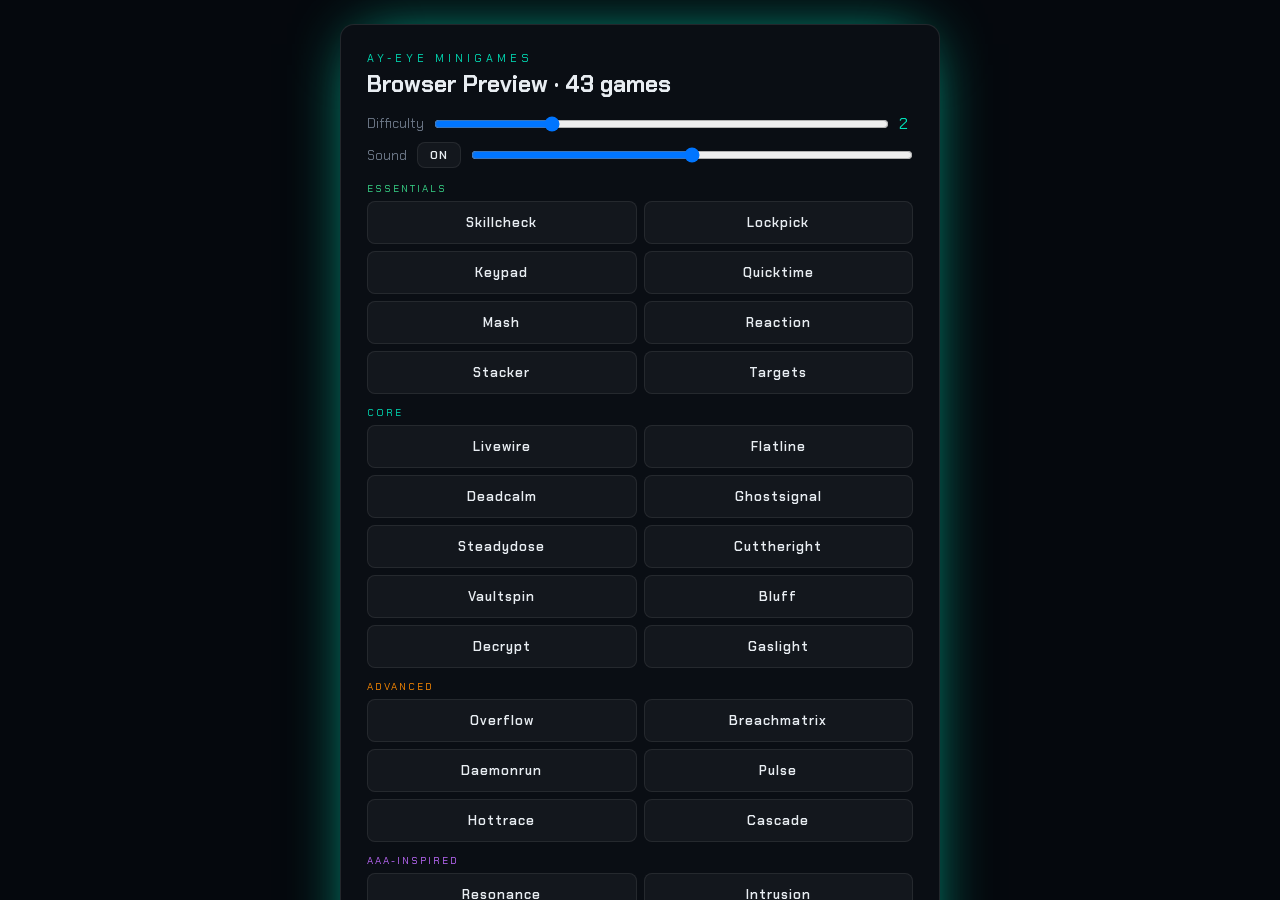
==== commit b197103b: "preview update" ====
--- a/index.html
+++ b/index.html
@@ -64,7 +64,6 @@
                 0 0 60px -20px var(--accent);
             overflow: hidden;
             animation: panel-in 0.28s cubic-bezier(0.2, 0.9, 0.2, 1) both;
-            backdrop-filter: blur(6px);
         }
 
         @keyframes panel-in {
@@ -421,6 +420,7 @@
             let raf = null;
             let timer = null;
             let ended = false;
+            let sessionNonce = null;   // per-game token from Lua; required to report a result
 
             const $ = (id) => document.getElementById(id);
 
@@ -436,16 +436,6 @@
             function resName() {
                 return (typeof GetParentResourceName === 'function')
                     ? GetParentResourceName() : 'eye_minigames';
-            }
-
-            /* ---- Theme ---- */
-            function applyTheme(theme) {
-                const r = document.documentElement.style;
-                if (!theme) return;
-                if (theme.accent) r.setProperty('--accent', theme.accent);
-                if (theme.danger) r.setProperty('--danger', theme.danger);
-                if (theme.success) r.setProperty('--success', theme.success);
-                if (theme.bg) r.setProperty('--bg', theme.bg);
             }
 
             /* ---- Timer ---- */
@@ -491,7 +481,7 @@
             /* ---- Lifecycle ---- */
             function open(payload) {
                 ended = false;
-                applyTheme(payload.theme);
+                sessionNonce = payload.nonce || null;
                 if (typeof SFX !== 'undefined') {
                     if (payload.sound === false) SFX.setEnabled(false);
                     else SFX.setEnabled(true);
@@ -555,7 +545,8 @@
                     $('root').classList.add('hidden');
                     flash.className = 'hidden';
                     $('board').innerHTML = '';
-                    post('result', { success });
+                    post('result', { success: success, nonce: sessionNonce });
+                    sessionNonce = null;
                 }, 850);
             }
 
@@ -594,8 +585,8 @@
                 api.board.appendChild(cvs);
                 const ctx = cvs.getContext('2d');
 
-                const zoneSize = Math.max(0.18, 0.55 - diff * 0.07);
-                const speed = 0.035 + diff * 0.012;
+                const zoneSize = Math.max(0.18, 0.72 - diff * 0.10);
+                const speed = 0.022 + diff * 0.016;
                 let ang = 0, dir = 1, done = 0, zoneStart = 0, ended = false;
 
                 function newZone() {
@@ -622,7 +613,7 @@
                 cvs.addEventListener('click', attempt);
                 function cleanup() { document.removeEventListener('keydown', key); }
 
-                api.startTimer(Math.max(6, 14 - diff), () => { cleanup(); api.fail(); });
+                api.startTimer(Math.max(7, 18 - diff * 1.6), () => { cleanup(); api.fail(); });
 
                 function draw() {
                     if (!ended) ang += speed * dir;
@@ -738,8 +729,8 @@
                 box.innerHTML = `
             <div>
               <div class="label">ENTRY</div>
-              <div id="entry" style="display:flex;gap:8px;margin-bottom:10px;height:46px;align-items:center;"></div>
-              <div id="pad" style="display:grid;grid-template-columns:repeat(3,56px);gap:8px;"></div>
+              <div id="entry" style="display:flex;gap:8px;margin-bottom:12px;height:46px;align-items:center;width:184px;"></div>
+              <div id="pad" style="display:grid;grid-template-columns:repeat(3,56px);gap:8px;width:184px;"></div>
             </div>
             <div style="min-width:150px;">
               <div class="label">HISTORY (${attempts} tries)</div>
@@ -754,7 +745,7 @@
                     entryEl.innerHTML = '';
                     for (let i = 0; i < len; i++) {
                         const d = document.createElement('div');
-                        d.style.cssText = `width:34px;height:44px;border:1px solid var(--line);border-radius:6px;
+                        d.style.cssText = `flex:1;height:46px;border:1px solid var(--line);border-radius:6px;
                     display:grid;place-items:center;font-size:22px;font-family:var(--mono);
                     color:var(--accent);${guess[i] !== undefined ? 'border-color:var(--accent);' : ''}`;
                         d.textContent = guess[i] !== undefined ? guess[i] : '·';
@@ -816,7 +807,7 @@
             run(api) {
                 const diff = Math.max(1, Math.min(5, api.cfg.difficulty || 2));
                 const len = 4 + diff * 2;
-                const perKey = Math.max(0.7, 1.8 - diff * 0.22);
+                const perKey = Math.max(0.7, 2.3 - diff * 0.3);
                 const KEYS = ['Q', 'W', 'E', 'R', 'A', 'S', 'D', 'F', 'Z', 'X', 'C', 'V'];
                 const seq = Array.from({ length: len }, () => KEYS[api.randInt(0, KEYS.length - 1)]);
 
@@ -890,24 +881,34 @@
     </script>
     <script>MG.register('mash', {
             title: 'Mash',
-            hint: 'Spam SPACE to fill the bar',
+            hint: 'Tap SPACE / click rapidly to fill the bar',
             run(api) {
                 const diff = Math.max(1, Math.min(5, api.cfg.difficulty || 2));
-                const drain = 0.25 + diff * 0.12;
-                const perPress = 3.2 - diff * 0.25;
+                const perPress = 7.5 - diff * 0.7;
+                const drainPerSec = 14 + diff * 7;
                 const W = 360, H = 220;
 
                 const cvs = document.createElement('canvas');
                 cvs.width = W; cvs.height = H;
+                cvs.style.cursor = 'pointer';
                 api.board.appendChild(cvs);
                 const ctx = cvs.getContext('2d');
 
-                let fill = 12, ended = false, pulse = 0;
-                function key(e) { if (e.code === 'Space') { e.preventDefault(); fill = Math.min(100, fill + perPress); pulse = 8; api.sfx('tick'); } }
+                let fill = 12, ended = false, pulse = 0, lastT = performance.now();
+
+                function bump() {
+                    if (ended) return;
+                    fill = Math.min(100, fill + perPress);
+                    pulse = 8;
+                    api.sfx('tick');
+                    if (fill >= 100) finish();
+                }
+                function key(e) { if (e.code === 'Space') { e.preventDefault(); bump(); } }
                 document.addEventListener('keydown', key);
+                cvs.addEventListener('mousedown', bump);
 
                 api.setTag('PUSH');
-                api.startTimer(Math.max(6, 12 - diff), () => finish());
+                api.startTimer(Math.max(7, 13 - diff), () => finish());
                 function finish() {
                     if (ended) return; ended = true;
                     document.removeEventListener('keydown', key);
@@ -917,8 +918,11 @@
                 }
 
                 function draw() {
+                    const now = performance.now();
+                    const dt = Math.min(0.05, (now - lastT) / 1000);
+                    lastT = now;
                     if (!ended) {
-                        fill = Math.max(0, fill - drain);
+                        fill = Math.max(0, fill - drainPerSec * dt);
                         if (fill >= 100) { finish(); return; }
                     }
                     if (pulse > 0) pulse--;
@@ -937,7 +941,7 @@
                     ctx.fillStyle = '#fff'; ctx.font = 'bold 26px monospace'; ctx.textAlign = 'center'; ctx.textBaseline = 'middle';
                     ctx.fillText(Math.round(fill) + '%', W / 2, by - 26);
                     ctx.fillStyle = 'rgba(255,255,255,0.4)'; ctx.font = '13px monospace';
-                    ctx.fillText('SPACE  SPACE  SPACE', W / 2, by + bh + 30);
+                    ctx.fillText('TAP  TAP  TAP', W / 2, by + bh + 30);
                     loop = requestAnimationFrame(draw);
                 }
                 let loop = requestAnimationFrame(draw);
@@ -951,7 +955,7 @@
             run(api) {
                 const diff = Math.max(1, Math.min(5, api.cfg.difficulty || 2));
                 const rounds = 3;
-                const threshold = Math.max(280, 650 - diff * 80);
+                const threshold = Math.max(280, 850 - diff * 95);
                 const W = 360, H = 240;
 
                 const cvs = document.createElement('canvas');
@@ -1025,7 +1029,7 @@
                 api.board.appendChild(cvs);
                 const ctx = cvs.getContext('2d');
 
-                let speed = 2.2 + diff * 0.55;
+                let speed = 1.5 + diff * 0.6;
                 let stack = [{ x: W / 2 - 70, w: 140 }];
                 let cur = { x: 0, w: 140, dir: 1 };
                 let placed = 1, ended = false;
@@ -1096,8 +1100,8 @@
                 const diff = Math.max(1, Math.min(5, api.cfg.difficulty || 2));
                 const need = 6 + diff * 2;
                 const maxMiss = Math.max(2, 5 - diff);
-                const life = Math.max(700, 1500 - diff * 160);
-                const spawnGap = Math.max(360, 800 - diff * 90);
+                const life = Math.max(750, 1900 - diff * 210);
+                const spawnGap = Math.max(380, 950 - diff * 110);
                 const decoyChance = 0.12 + diff * 0.05;
                 const W = 460, H = 300;
 
@@ -1292,8 +1296,8 @@
                 const ctx = cvs.getContext('2d');
 
                 let done = 0, fails = 0, pos = 0, dir = 1;
-                const speed = 2.6 + diff * 0.9;
-                const zoneW = Math.max(36, 90 - diff * 11);
+                const speed = 1.7 + diff * 0.95;
+                const zoneW = Math.max(38, 120 - diff * 14);
                 let zoneX = rnd();
                 api.setDots(need);
 
@@ -1327,7 +1331,7 @@
                 document.addEventListener('keydown', key);
                 function cleanupKeys() { document.removeEventListener('keydown', key); }
 
-                api.startTimer(Math.max(7, 16 - diff), () => { cleanupKeys(); api.fail(); });
+                api.startTimer(Math.max(8, 20 - diff * 1.6), () => { cleanupKeys(); api.fail(); });
 
                 function ecg(x) {
                     const baseline = H * 0.6;
@@ -1387,7 +1391,7 @@
                 let tvx = api.rand(-0.4, 0.4), tvy = api.rand(-0.4, 0.4);
 
                 api.setDots(need);
-                api.startTimer(Math.max(9, 18 - diff), () => { unbind(); api.fail(); });
+                api.startTimer(Math.max(11, 24 - diff * 1.8), () => { unbind(); api.fail(); });
 
                 function down(e) { if (e.code === 'Space') { e.preventDefault(); holding = true; } }
                 function up(e) { if (e.code === 'Space') { e.preventDefault(); holding = false; } }
@@ -2448,8 +2452,8 @@
                 const ctx = cvs.getContext('2d');
 
                 const total = 12 + diff * 3;
-                const speed = 2.2 + diff * 0.7;
-                const spawnGap = Math.max(28, 60 - diff * 6);
+                const speed = 1.5 + diff * 0.7;
+                const spawnGap = Math.max(30, 78 - diff * 8);
                 const needPct = 0.6 + diff * 0.05;
 
                 let notes = [], spawned = 0, hits = 0, judged = 0, frame = 0, flash = {};
@@ -3285,7 +3289,7 @@
 
                 const reelGoal = 100;
                 const zoneH = Math.max(50, 110 - diff * 12);
-                const fishSpeed = 1.2 + diff * 0.6;
+                const fishSpeed = 0.8 + diff * 0.6;
                 const drain = 0.35 + diff * 0.12;
 
                 let phase = 'wait', biteAt = 0, ended = false;
@@ -3379,7 +3383,7 @@
                 const ctx = cvs.getContext('2d');
 
                 const hitsNeeded = 4 + diff;
-                const crackTime = Math.max(550, 1200 - diff * 130);
+                const crackTime = Math.max(600, 1550 - diff * 170);
                 let hits = 0, ended = false;
                 let crack = null, crackBorn = 0, wrongStrikes = 0;
                 const maxWrong = Math.max(2, 5 - diff);
@@ -3470,8 +3474,8 @@
                 const ctx = cvs.getContext('2d');
 
                 const STEP_NAMES = ['CHOP', 'SEAR', 'SEASON', 'STIR', 'PLATE', 'GARNISH'];
-                const zoneW = Math.max(40, 100 - diff * 11);
-                const speed = 2.4 + diff * 0.8;
+                const zoneW = Math.max(44, 130 - diff * 14);
+                const speed = 1.6 + diff * 0.8;
 
                 let step = 0, ended = false, pos = 60, dir = 1;
                 let zoneX = newZone();
@@ -3494,7 +3498,7 @@
                 document.addEventListener('keydown', key);
                 cvs.addEventListener('click', attempt);
 
-                api.startTimer(Math.max(10, 20 - diff), () => finish(false));
+                api.startTimer(Math.max(11, 24 - diff * 1.6), () => finish(false));
                 function finish(ok) { if (ended) return; ended = true; if (!ok) api.shake(); document.removeEventListener('keydown', key); api.stopTimer(); setTimeout(() => ok ? api.succeed() : api.fail(), 200); }
 
                 function draw() {
@@ -3543,10 +3547,25 @@
                 const speedTol = Math.max(1.0, 2.6 - diff * 0.32);
                 const seamTol = Math.max(10, 24 - diff * 3);
 
+                // Randomized seam path — different shape every run so it can't be memorized.
+                // More nodes + bigger vertical swings at higher difficulty.
                 const pts = [];
-                const segs = 5 + diff;
+                const segs = api.randInt(5 + diff, 7 + diff * 2);
+                const amp = 30 + diff * 8;
+                const midY = H / 2;
+                let y = midY + api.rand(-amp, amp);
                 for (let i = 0; i <= segs; i++) {
-                    pts.push({ x: 40 + (W - 80) * (i / segs), y: H / 2 + Math.sin(i * 0.8) * (40 + diff * 6) });
+                    const x = 40 + (W - 80) * (i / segs);
+                    if (i === 0) {
+                        // start somewhere in the safe vertical band
+                        y = midY + api.rand(-amp * 0.5, amp * 0.5);
+                    } else {
+                        // random walk with a pull back toward center so it stays on-canvas
+                        const step = api.rand(-amp, amp) * (0.5 + diff * 0.12);
+                        y += step + (midY - y) * 0.25;
+                        y = Math.max(40, Math.min(H - 40, y));
+                    }
+                    pts.push({ x, y });
                 }
                 let progress = 0, heat = 0, lastX = null, ended = false;
                 let holding = false;
@@ -3639,10 +3658,10 @@
                 const ctx = cvs.getContext('2d');
 
                 const total = 8 + diff * 2;
-                const speed = 2.2 + diff * 0.7;
+                const speed = 1.4 + diff * 0.7;
                 const gap = Math.max(34, 64 - diff * 6);
                 const needPct = 0.65 + diff * 0.04;
-                const window_ = Math.max(20, 34 - diff * 2);
+                const window_ = Math.max(22, 44 - diff * 3);
 
                 let crops = [], spawned = 0, cut = 0, judged = 0, frame = 0, ended = false, flash = 0;
 
@@ -3704,6 +3723,724 @@
             }
         });
     </script>
+    <script>MG.register('drilling', {
+            title: 'Drilling',
+            hint: 'Hold to drill · keep pressure in the green, don\u2019t overheat',
+            run(api) {
+                const diff = Math.max(1, Math.min(5, api.cfg.difficulty || 2));
+                const W = 360, H = 280;
+                const cvs = document.createElement('canvas');
+                cvs.width = W; cvs.height = H;
+                api.board.appendChild(cvs);
+                const ctx = cvs.getContext('2d');
+
+                const bandLow = 45, bandHigh = 72;
+                const rise = 1.4 + diff * 0.5;
+                const fall = 1.1 + diff * 0.25;
+                const wander = diff * 0.5;
+                let pressure = 20, depth = 0, heat = 0, holding = false, ended = false;
+
+                function down(e) { if (e.code === 'Space') { e.preventDefault(); holding = true; } }
+                function up(e) { if (e.code === 'Space') { e.preventDefault(); holding = false; } }
+                document.addEventListener('keydown', down);
+                document.addEventListener('keyup', up);
+                cvs.addEventListener('mousedown', () => holding = true);
+                window.addEventListener('mouseup', mUp);
+                function mUp() { holding = false; }
+
+                api.setTag('DRILLING');
+                api.startTimer(Math.max(13, 24 - diff * 1.6), () => finish(false));
+                function finish(ok) {
+                    if (ended) return; ended = true;
+                    document.removeEventListener('keydown', down);
+                    document.removeEventListener('keyup', up);
+                    window.removeEventListener('mouseup', mUp);
+                    api.stopTimer();
+                    setTimeout(() => ok ? api.succeed() : api.fail(), 250);
+                }
+
+                function draw() {
+                    const acc = (getComputedStyle(document.documentElement).getPropertyValue('--accent') || '#00e0b8').trim();
+                    const suc = (getComputedStyle(document.documentElement).getPropertyValue('--success') || '#39d98a').trim();
+                    const dng = (getComputedStyle(document.documentElement).getPropertyValue('--danger') || '#ff3b5c').trim();
+                    if (!ended) {
+                        pressure += (holding ? rise : -fall) + (Math.random() - 0.5) * wander;
+                        pressure = Math.max(0, Math.min(100, pressure));
+                        const inBand = pressure >= bandLow && pressure <= bandHigh;
+                        if (inBand) { depth += 0.7; api.sfx('tick'); heat = Math.max(0, heat - 0.4); }
+                        else { heat += pressure > bandHigh ? 1.4 : 0.2; }
+                        api.setTag(inBand ? 'DRILLING' : (pressure > bandHigh ? 'TOO HARD' : 'TOO SOFT'));
+                        if (heat >= 100) { finish(false); return; }
+                        if (depth >= 100) { finish(true); return; }
+                    }
+                    ctx.clearRect(0, 0, W, H);
+                    const gx = 50, gw = 50, gy = 30, gh = H - 90;
+                    ctx.fillStyle = 'rgba(255,255,255,0.06)'; ctx.fillRect(gx, gy, gw, gh);
+                    const by = gy + gh * (1 - bandHigh / 100), bh = gh * (bandHigh - bandLow) / 100;
+                    ctx.fillStyle = 'rgba(57,217,138,0.18)'; ctx.strokeStyle = suc; ctx.lineWidth = 2;
+                    ctx.fillRect(gx, by, gw, bh); ctx.strokeRect(gx, by, gw, bh);
+                    const py = gy + gh * (1 - pressure / 100);
+                    ctx.fillStyle = '#fff'; ctx.shadowColor = acc; ctx.shadowBlur = 10;
+                    ctx.fillRect(gx - 6, py - 2, gw + 12, 4); ctx.shadowBlur = 0;
+                    ctx.fillStyle = acc; ctx.font = '10px monospace'; ctx.textAlign = 'center';
+                    ctx.fillText('PRESSURE', gx + gw / 2, gy + gh + 16);
+
+                    const dx = 160, dw = 36;
+                    ctx.fillStyle = 'rgba(255,255,255,0.08)'; ctx.fillRect(dx, gy, dw, gh);
+                    ctx.fillStyle = suc; const dfh = gh * depth / 100;
+                    ctx.fillRect(dx, gy + gh - dfh, dw, dfh);
+                    ctx.fillStyle = acc; ctx.fillText('DEPTH', dx + dw / 2, gy + gh + 16);
+
+                    const hx = 250, hw = 36;
+                    ctx.fillStyle = 'rgba(255,255,255,0.08)'; ctx.fillRect(hx, gy, hw, gh);
+                    ctx.fillStyle = heat > 60 ? dng : 'rgba(255,140,0,0.8)'; const hfh = gh * heat / 100;
+                    ctx.fillRect(hx, gy + gh - hfh, hw, hfh);
+                    ctx.fillStyle = acc; ctx.fillText('HEAT', hx + hw / 2, gy + gh + 16);
+
+                    ctx.fillStyle = 'rgba(255,255,255,0.4)'; ctx.font = '12px monospace';
+                    ctx.fillText('hold SPACE to drill', W / 2, H - 14);
+                    loop = requestAnimationFrame(draw);
+                }
+                let loop = requestAnimationFrame(draw);
+                return { destroy() { cancelAnimationFrame(loop); document.removeEventListener('keydown', down); document.removeEventListener('keyup', up); window.removeEventListener('mouseup', mUp); } };
+            }
+        });
+    </script>
+    <script>MG.register('locksmith', {
+            title: 'Locksmith',
+            hint: 'Raise each pin to the shear line · SPACE to set',
+            run(api) {
+                const diff = Math.max(1, Math.min(5, api.cfg.difficulty || 2));
+                const pinCount = 3 + Math.floor(diff / 1.3);
+                const tol = Math.max(5, 12 - diff * 1.4);
+                const W = 360, H = 260;
+                const cvs = document.createElement('canvas');
+                cvs.width = W; cvs.height = H;
+                api.board.appendChild(cvs);
+                const ctx = cvs.getContext('2d');
+
+                const shearY = 90;
+                const pins = [];
+                const pinW = (W - 80) / pinCount;
+                for (let i = 0; i < pinCount; i++) {
+                    pins.push({ x: 40 + pinW * (i + 0.5), target: api.randInt(40, 150), h: 0, set: false });
+                }
+                let cur = 0, dir = 1, ended = false;
+                api.setDots(pinCount);
+
+                function attempt() {
+                    if (ended || cur >= pinCount) return;
+                    const p = pins[cur];
+                    if (Math.abs(p.h - p.target) < tol) {
+                        p.set = true; p.h = p.target; api.sfx('latch');
+                        api.setDots(pinCount, pins.map((x) => x.set ? 'done' : ''));
+                        cur++;
+                        if (cur >= pinCount) { finish(true); }
+                    } else { api.shake(); p.h = 0; }
+                }
+                function key(e) { if (e.code === 'Space') { e.preventDefault(); attempt(); } }
+                document.addEventListener('keydown', key);
+                cvs.addEventListener('click', attempt);
+
+                api.setTag('PICKING');
+                api.startTimer(Math.max(14, 26 - diff * 2), () => finish(false));
+                function finish(ok) { if (ended) return; ended = true; document.removeEventListener('keydown', key); api.stopTimer(); setTimeout(() => ok ? api.succeed() : api.fail(), 250); }
+
+                const riseSpeed = 1.6 + diff * 0.5;
+                function draw() {
+                    const acc = (getComputedStyle(document.documentElement).getPropertyValue('--accent') || '#00e0b8').trim();
+                    const suc = (getComputedStyle(document.documentElement).getPropertyValue('--success') || '#39d98a').trim();
+                    if (!ended && cur < pinCount) {
+                        const p = pins[cur];
+                        p.h += dir * riseSpeed;
+                        if (p.h > 170) { p.h = 170; dir = -1; }
+                        if (p.h < 0) { p.h = 0; dir = 1; }
+                    }
+                    ctx.clearRect(0, 0, W, H);
+                    ctx.strokeStyle = acc; ctx.lineWidth = 2; ctx.setLineDash([6, 5]);
+                    ctx.beginPath(); ctx.moveTo(20, shearY); ctx.lineTo(W - 20, shearY); ctx.stroke(); ctx.setLineDash([]);
+                    ctx.fillStyle = acc; ctx.font = '10px monospace'; ctx.textAlign = 'left';
+                    ctx.fillText('SHEAR LINE', 22, shearY - 6);
+
+                    pins.forEach((p, i) => {
+                        const baseY = H - 30;
+                        const isCur = i === cur && !ended;
+                        ctx.fillStyle = 'rgba(255,255,255,0.06)';
+                        ctx.fillRect(p.x - 12, shearY, 24, baseY - shearY);
+                        const topY = baseY - p.h;
+                        ctx.fillStyle = p.set ? suc : (isCur ? acc : 'rgba(255,255,255,0.25)');
+                        ctx.shadowColor = ctx.fillStyle; ctx.shadowBlur = isCur ? 12 : 0;
+                        ctx.fillRect(p.x - 9, topY, 18, baseY - topY);
+                        ctx.shadowBlur = 0;
+                        if (isCur) {
+                            const tY = baseY - p.target;
+                            ctx.strokeStyle = suc; ctx.lineWidth = 2;
+                            ctx.beginPath(); ctx.moveTo(p.x - 14, tY); ctx.lineTo(p.x + 14, tY); ctx.stroke();
+                        }
+                    });
+                    ctx.fillStyle = 'rgba(255,255,255,0.4)'; ctx.font = '12px monospace'; ctx.textAlign = 'center';
+                    ctx.fillText('SPACE when the pin meets its mark', W / 2, H - 8);
+                    loop = requestAnimationFrame(draw);
+                }
+                let loop = requestAnimationFrame(draw);
+                return { destroy() { cancelAnimationFrame(loop); document.removeEventListener('keydown', key); } };
+            }
+        });
+    </script>
+    <script>MG.register('hotwire', {
+            title: 'Hotwire',
+            hint: 'Connect matching wires, then time the ignition spark',
+            run(api) {
+                const diff = Math.max(1, Math.min(5, api.cfg.difficulty || 2));
+                const W = 420, H = 280;
+                const cvs = document.createElement('canvas');
+                cvs.width = W; cvs.height = H;
+                api.board.appendChild(cvs);
+                const ctx = cvs.getContext('2d');
+
+                const pairCount = 2 + Math.floor(diff / 1.5);
+                const colors = ['#ff4d6d', '#ffd23f', '#5b8cff', '#39d98a', '#c06bff'];
+                const order = [...Array(pairCount).keys()];
+                const rightOrder = order.slice().sort(() => Math.random() - 0.5);
+                const gap = (H - 120) / (pairCount - 1 || 1);
+                const left = order.map((i) => ({ x: 60, y: 40 + i * gap, c: colors[i], done: false }));
+                const right = rightOrder.map((cIdx, i) => ({ x: W - 60, y: 40 + i * gap, c: colors[cIdx] }));
+
+                let phase = 'wire', dragFrom = null, mouse = { x: 0, y: 0 }, solved = 0, ended = false;
+                const links = [];
+                let pos = 0, dir = 1, zoneX = 0, igniteReady = false;
+                const igniteSpeed = 2.6 + diff * 0.8;
+                const zoneW = Math.max(40, 90 - diff * 10);
+
+                function rel(e) {
+                    const b = cvs.getBoundingClientRect();
+                    return { x: (e.clientX - b.left) * (cvs.width / b.width), y: (e.clientY - b.top) * (cvs.height / b.height) };
+                }
+                function nodeAt(x, y, arr) { return arr.find((n) => Math.hypot(n.x - x, n.y - y) < 16); }
+
+                cvs.addEventListener('mousedown', (e) => {
+                    if (phase !== 'wire' || ended) return;
+                    const p = rel(e); const n = nodeAt(p.x, p.y, left);
+                    if (n && !n.done) dragFrom = n;
+                });
+                cvs.addEventListener('mousemove', (e) => { mouse = rel(e); });
+                cvs.addEventListener('mouseup', (e) => {
+                    if (phase !== 'wire' || !dragFrom) return;
+                    const p = rel(e); const t = nodeAt(p.x, p.y, right);
+                    if (t && t.c === dragFrom.c) {
+                        dragFrom.done = true; links.push({ a: dragFrom, b: t, c: dragFrom.c }); solved++; api.sfx('latch');
+                        if (solved >= pairCount) {
+                            phase = 'ignite'; api.setTag('IGNITION');
+                            zoneX = 60 + Math.random() * (W - 120 - zoneW);
+                            pos = 50; dir = 1;
+                            setTimeout(() => { igniteReady = true; }, 350);
+                        }
+                    } else if (t) { api.shake(); api.stopTimer(); ended = true; setTimeout(() => api.fail(), 200); }
+                    dragFrom = null;
+                });
+                cvs.addEventListener('click', () => {
+                    if (phase !== 'ignite' || ended || !igniteReady) return;
+                    if (pos >= zoneX && pos <= zoneX + zoneW) { finish(true); }
+                    else { api.shake(); finish(false); }
+                });
+                function key(e) { if (e.code === 'Space' && phase === 'ignite') { e.preventDefault(); cvs.click(); } }
+                document.addEventListener('keydown', key);
+
+                api.setTag('STRIP WIRES');
+                api.startTimer(Math.max(14, 26 - diff * 2), () => finish(false));
+                function finish(ok) { if (ended) return; ended = true; document.removeEventListener('keydown', key); api.stopTimer(); if (ok) api.sfx('charge'); setTimeout(() => ok ? api.succeed() : api.fail(), 250); }
+
+                function wire(x1, y1, x2, y2, c, w) {
+                    ctx.strokeStyle = c; ctx.lineWidth = w; ctx.lineCap = 'round'; ctx.shadowColor = c; ctx.shadowBlur = 6;
+                    const mx = (x1 + x2) / 2;
+                    ctx.beginPath(); ctx.moveTo(x1, y1); ctx.bezierCurveTo(mx, y1, mx, y2, x2, y2); ctx.stroke(); ctx.shadowBlur = 0;
+                }
+                function draw() {
+                    const acc = (getComputedStyle(document.documentElement).getPropertyValue('--accent') || '#00e0b8').trim();
+                    const suc = (getComputedStyle(document.documentElement).getPropertyValue('--success') || '#39d98a').trim();
+                    ctx.clearRect(0, 0, W, H);
+                    links.forEach((l) => wire(l.a.x, l.a.y, l.b.x, l.b.y, l.c, 4));
+                    if (dragFrom) wire(dragFrom.x, dragFrom.y, mouse.x, mouse.y, dragFrom.c, 3);
+                    const port = (n, filled) => { ctx.fillStyle = filled ? n.c : '#0a0e14'; ctx.strokeStyle = n.c; ctx.lineWidth = 3; ctx.beginPath(); ctx.arc(n.x, n.y, 10, 0, Math.PI * 2); ctx.fill(); ctx.stroke(); };
+                    left.forEach((n) => port(n, n.done)); right.forEach((n) => port(n, false));
+
+                    if (phase === 'ignite') {
+                        const ty = H - 40;
+                        ctx.fillStyle = 'rgba(255,255,255,0.08)'; ctx.fillRect(50, ty - 12, W - 100, 24);
+                        ctx.fillStyle = 'rgba(57,217,138,0.2)'; ctx.strokeStyle = suc; ctx.lineWidth = 2;
+                        ctx.fillRect(zoneX, ty - 12, zoneW, 24); ctx.strokeRect(zoneX, ty - 12, zoneW, 24);
+                        if (!ended && igniteReady) { pos += dir * igniteSpeed; if (pos > W - 50) { pos = W - 50; dir = -1; } if (pos < 50) { pos = 50; dir = 1; } }
+                        ctx.strokeStyle = '#fff'; ctx.lineWidth = 3; ctx.shadowColor = acc; ctx.shadowBlur = 12;
+                        ctx.beginPath(); ctx.moveTo(pos, ty - 18); ctx.lineTo(pos, ty + 18); ctx.stroke(); ctx.shadowBlur = 0;
+                        ctx.fillStyle = 'rgba(255,255,255,0.5)'; ctx.font = '12px monospace'; ctx.textAlign = 'center';
+                        ctx.fillText(igniteReady ? 'SPACE / click in the green to start the engine' : 'get ready…', W / 2, ty - 26);
+                    }
+                    loop = requestAnimationFrame(draw);
+                }
+                let loop = requestAnimationFrame(draw);
+                return { destroy() { cancelAnimationFrame(loop); document.removeEventListener('keydown', key); } };
+            }
+        });
+    </script>
+    <script>MG.register('crafting', {
+            title: 'Crafting',
+            hint: 'Add ingredients in the shown order',
+            run(api) {
+                const diff = Math.max(1, Math.min(5, api.cfg.difficulty || 2));
+                const seqLen = 3 + Math.floor(diff / 1.2);
+                const slots = Math.min(8, 4 + diff);
+                const ICONS = ['\u2697\ufe0f', '\ud83e\uddea', '\ud83d\udd25', '\u2744\ufe0f', '\u26a1', '\ud83c\udf3f', '\ud83d\udca7', '\u2728'];
+                const palette = ICONS.slice(0, slots);
+                const recipe = Array.from({ length: seqLen }, () => api.randInt(0, slots - 1));
+
+                let step = 0, ended = false, showing = true;
+                api.setDots(seqLen);
+
+                const box = document.createElement('div');
+                box.style.cssText = 'display:flex;flex-direction:column;gap:16px;align-items:center;width:460px;';
+                box.innerHTML = `
+            <div class="label" id="lbl">RECIPE \u2014 MEMORIZE</div>
+            <div id="recipe" style="display:flex;gap:10px;flex-wrap:wrap;justify-content:center;min-height:48px;"></div>
+            <div id="station" style="display:grid;grid-template-columns:repeat(${Math.ceil(slots / 2)},1fr);gap:10px;"></div>`;
+                api.board.appendChild(box);
+                const recipeEl = box.querySelector('#recipe');
+                const stationEl = box.querySelector('#station');
+                const lbl = box.querySelector('#lbl');
+
+                function renderRecipe(reveal) {
+                    recipeEl.innerHTML = '';
+                    recipe.forEach((r, i) => {
+                        const d = document.createElement('div');
+                        const show = reveal || i < step;
+                        d.style.cssText = `width:40px;height:40px;border-radius:8px;display:grid;place-items:center;font-size:22px;
+                    border:2px solid ${i === step && !reveal ? 'var(--accent)' : 'var(--line)'};
+                    ${i < step ? 'border-color:var(--success);' : ''}`;
+                        d.textContent = show ? palette[r] : '?';
+                        recipeEl.appendChild(d);
+                    });
+                }
+                palette.forEach((ic, idx) => {
+                    const b = document.createElement('button');
+                    b.className = 'btn'; b.textContent = ic; b.style.cssText = 'font-size:24px;padding:10px;min-width:0;';
+                    b.onclick = () => pick(idx);
+                    stationEl.appendChild(b);
+                });
+                function pick(idx) {
+                    if (ended || showing) return;
+                    if (idx === recipe[step]) {
+                        step++; api.sfx('step');
+                        api.setDots(seqLen, Array.from({ length: seqLen }, (_, i) => i < step ? 'done' : ''));
+                        renderRecipe(false);
+                        if (step >= seqLen) { finish(true); }
+                    } else { api.shake(); finish(false); }
+                }
+                function finish(ok) { if (ended) return; ended = true; api.stopTimer(); setTimeout(() => ok ? api.succeed() : api.fail(), 300); }
+
+                renderRecipe(true);
+                api.setTag('MEMORIZE');
+                const showMs = Math.max(1400, 2600 - diff * 240);
+                setTimeout(() => {
+                    if (ended) return;
+                    showing = false; lbl.textContent = 'CRAFT \u2014 FOLLOW THE ORDER';
+                    api.setTag('CRAFT');
+                    renderRecipe(false);
+                    api.startTimer(Math.max(10, 20 - diff), () => finish(false));
+                }, showMs);
+
+                return { destroy() { } };
+            }
+        });
+    </script>
+    <script>MG.register('thermite', {
+            title: 'Thermite',
+            hint: 'Memorize the lit cells · then light the same ones',
+            run(api) {
+                const diff = Math.max(1, Math.min(5, api.cfg.difficulty || 2));
+                const N = 4 + Math.floor(diff / 2);
+                const litCount = 3 + diff;
+                const cell = Math.min(64, Math.floor(300 / N));
+                const W = cell * N, H = cell * N;
+
+                const cvs = document.createElement('canvas');
+                cvs.width = W; cvs.height = H;
+                cvs.style.cursor = 'pointer';
+                api.board.appendChild(cvs);
+                const ctx = cvs.getContext('2d');
+
+                const target = new Set();
+                while (target.size < Math.min(litCount, N * N)) target.add(api.randInt(0, N * N - 1));
+                const picked = new Set();
+                let phase = 'show', ended = false, wrong = 0;
+                const maxWrong = Math.max(1, 4 - diff);
+                api.setDots(target.size);
+
+                const showMs = Math.max(1200, 2600 - diff * 250);
+                api.setTag('MEMORIZE');
+                setTimeout(() => { if (!ended) { phase = 'input'; api.setTag('REPRODUCE'); api.startTimer(Math.max(8, 16 - diff), () => finish(false)); } }, showMs);
+
+                function rel(e) {
+                    const b = cvs.getBoundingClientRect();
+                    const x = (e.clientX - b.left) * (cvs.width / b.width);
+                    const y = (e.clientY - b.top) * (cvs.height / b.height);
+                    return Math.floor(y / cell) * N + Math.floor(x / cell);
+                }
+                cvs.addEventListener('click', (e) => {
+                    if (phase !== 'input' || ended) return;
+                    const idx = rel(e);
+                    if (idx < 0 || idx >= N * N || picked.has(idx)) return;
+                    if (target.has(idx)) {
+                        picked.add(idx); api.sfx('zap');
+                        api.setDots(target.size, Array.from({ length: target.size }, (_, i) => i < picked.size ? 'done' : ''));
+                        if (picked.size >= target.size) finish(true);
+                    } else {
+                        wrong++; api.shake();
+                        if (wrong >= maxWrong) finish(false);
+                    }
+                });
+                function finish(ok) { if (ended) return; ended = true; api.stopTimer(); setTimeout(() => ok ? api.succeed() : api.fail(), 300); }
+
+                function draw() {
+                    const acc = (getComputedStyle(document.documentElement).getPropertyValue('--accent') || '#00e0b8').trim();
+                    const suc = (getComputedStyle(document.documentElement).getPropertyValue('--success') || '#39d98a').trim();
+                    ctx.clearRect(0, 0, W, H);
+                    for (let i = 0; i < N * N; i++) {
+                        const r = Math.floor(i / N), c = i % N;
+                        const x = c * cell, y = r * cell;
+                        let fill = 'rgba(255,255,255,0.05)';
+                        if (phase === 'show' && target.has(i)) fill = 'rgba(255,138,0,0.7)';
+                        if (picked.has(i)) fill = suc;
+                        ctx.fillStyle = fill;
+                        if ((phase === 'show' && target.has(i)) || picked.has(i)) { ctx.shadowColor = picked.has(i) ? suc : '#ff8a00'; ctx.shadowBlur = 16; }
+                        ctx.fillRect(x + 3, y + 3, cell - 6, cell - 6);
+                        ctx.shadowBlur = 0;
+                        ctx.strokeStyle = 'rgba(255,255,255,0.08)';
+                        ctx.strokeRect(x + 3, y + 3, cell - 6, cell - 6);
+                    }
+                    for (let i = 0; i < maxWrong; i++) {
+                        ctx.fillStyle = i < wrong ? (getComputedStyle(document.documentElement).getPropertyValue('--danger') || '#ff3b5c').trim() : 'rgba(255,255,255,0.15)';
+                        ctx.beginPath(); ctx.arc(10 + i * 14, H - 8, 4, 0, Math.PI * 2); ctx.fill();
+                    }
+                    loop = requestAnimationFrame(draw);
+                }
+                let loop = requestAnimationFrame(draw);
+                return { destroy() { cancelAnimationFrame(loop); } };
+            }
+        });
+    </script>
+    <script>MG.register('lasergrid', {
+            title: 'Laser Grid',
+            hint: 'Move to the exit · don\u2019t touch the lasers',
+            run(api) {
+                const diff = Math.max(1, Math.min(5, api.cfg.difficulty || 2));
+                const W = 460, H = 280;
+                const cvs = document.createElement('canvas');
+                cvs.width = W; cvs.height = H;
+                cvs.style.cursor = 'none';
+                api.board.appendChild(cvs);
+                const ctx = cvs.getContext('2d');
+
+                const laserCount = 3 + diff;
+                const lasers = [];
+                for (let i = 0; i < laserCount; i++) {
+                    const horizontal = Math.random() < 0.5;
+                    lasers.push({
+                        horizontal,
+                        pos: api.rand(60, (horizontal ? H : W) - 60),
+                        dir: Math.random() < 0.5 ? 1 : -1,
+                        speed: 0.6 + diff * 0.35 + Math.random() * 0.6
+                    });
+                }
+                let player = { x: 24, y: H / 2 }, ended = false, hasMouse = false;
+                const exit = { x: W - 30, y: H / 2, r: 22 };
+
+                function rel(e) {
+                    const b = cvs.getBoundingClientRect();
+                    return { x: (e.clientX - b.left) * (cvs.width / b.width), y: (e.clientY - b.top) * (cvs.height / b.height) };
+                }
+                cvs.addEventListener('mousemove', (e) => { const p = rel(e); player = p; hasMouse = true; });
+
+                api.setTag('INFILTRATE');
+                api.startTimer(Math.max(12, 22 - diff * 1.6), () => finish(false));
+                function finish(ok) { if (ended) return; ended = true; api.stopTimer(); setTimeout(() => ok ? api.succeed() : api.fail(), 250); }
+
+                function draw() {
+                    const acc = (getComputedStyle(document.documentElement).getPropertyValue('--accent') || '#00e0b8').trim();
+                    const dng = (getComputedStyle(document.documentElement).getPropertyValue('--danger') || '#ff3b5c').trim();
+                    const suc = (getComputedStyle(document.documentElement).getPropertyValue('--success') || '#39d98a').trim();
+                    ctx.clearRect(0, 0, W, H);
+                    ctx.strokeStyle = 'rgba(255,255,255,0.1)'; ctx.lineWidth = 2; ctx.strokeRect(8, 8, W - 16, H - 16);
+
+                    ctx.fillStyle = suc; ctx.shadowColor = suc; ctx.shadowBlur = 16;
+                    ctx.beginPath(); ctx.arc(exit.x, exit.y, exit.r, 0, Math.PI * 2); ctx.fill(); ctx.shadowBlur = 0;
+                    ctx.fillStyle = '#0a0e14'; ctx.font = '9px monospace'; ctx.textAlign = 'center'; ctx.textBaseline = 'middle';
+                    ctx.fillText('EXIT', exit.x, exit.y);
+
+                    let hit = false;
+                    lasers.forEach((l) => {
+                        if (!ended) {
+                            l.pos += l.dir * l.speed;
+                            const max = l.horizontal ? H - 16 : W - 16;
+                            if (l.pos > max) { l.pos = max; l.dir = -1; }
+                            if (l.pos < 16) { l.pos = 16; l.dir = 1; }
+                        }
+                        ctx.strokeStyle = dng; ctx.lineWidth = 2; ctx.shadowColor = dng; ctx.shadowBlur = 8;
+                        ctx.beginPath();
+                        if (l.horizontal) { ctx.moveTo(10, l.pos); ctx.lineTo(W - 10, l.pos); if (Math.abs(player.y - l.pos) < 8) hit = true; }
+                        else { ctx.moveTo(l.pos, 10); ctx.lineTo(l.pos, H - 10); if (Math.abs(player.x - l.pos) < 8) hit = true; }
+                        ctx.stroke(); ctx.shadowBlur = 0;
+                    });
+
+                    if (hasMouse) {
+                        ctx.fillStyle = hit ? dng : acc; ctx.shadowColor = ctx.fillStyle; ctx.shadowBlur = 12;
+                        ctx.beginPath(); ctx.arc(player.x, player.y, 8, 0, Math.PI * 2); ctx.fill(); ctx.shadowBlur = 0;
+                    } else {
+                        ctx.fillStyle = 'rgba(255,255,255,0.4)'; ctx.font = '12px monospace'; ctx.textAlign = 'left';
+                        ctx.fillText('move your mouse from the left edge', 20, H / 2);
+                    }
+
+                    if (!ended && hasMouse) {
+                        if (hit) { api.shake(); finish(false); return; }
+                        if (Math.hypot(player.x - exit.x, player.y - exit.y) < exit.r) { finish(true); return; }
+                    }
+                    loop = requestAnimationFrame(draw);
+                }
+                let loop = requestAnimationFrame(draw);
+                return { destroy() { cancelAnimationFrame(loop); } };
+            }
+        });
+    </script>
+    <script>MG.register('vaultdrill', {
+            title: 'Vault Drill',
+            hint: 'Stop each drill in the green core · SPACE / click',
+            run(api) {
+                const diff = Math.max(1, Math.min(5, api.cfg.difficulty || 2));
+                const points = 3 + Math.floor(diff / 1.3);
+                const W = 340, H = 300, cx = W / 2, cy = H / 2, R = 110;
+
+                const cvs = document.createElement('canvas');
+                cvs.width = W; cvs.height = H;
+                cvs.style.cursor = 'pointer';
+                api.board.appendChild(cvs);
+                const ctx = cvs.getContext('2d');
+
+                const drillPts = [];
+                for (let i = 0; i < points; i++) {
+                    const a = (i / points) * Math.PI * 2 - Math.PI / 2;
+                    drillPts.push({ x: cx + Math.cos(a) * R, y: cy + Math.sin(a) * R, done: false });
+                }
+                let cur = 0, prog = 0, dir = 1, ended = false;
+                const speed = 1.2 + diff * 0.5;
+                const coreLow = 42, coreHigh = 58;
+                api.setDots(points);
+
+                function attempt() {
+                    if (ended || cur >= points) return;
+                    if (prog >= coreLow && prog <= coreHigh) {
+                        drillPts[cur].done = true; api.sfx('zap'); cur++; prog = 0;
+                        api.setDots(points, drillPts.map((p) => p.done ? 'done' : ''));
+                        if (cur >= points) finish(true);
+                    } else { api.shake(); finish(false); }
+                }
+                function key(e) { if (e.code === 'Space') { e.preventDefault(); attempt(); } }
+                document.addEventListener('keydown', key);
+                cvs.addEventListener('click', attempt);
+
+                api.setTag('DRILLING');
+                api.startTimer(Math.max(12, 24 - diff * 2), () => finish(false));
+                function finish(ok) { if (ended) return; ended = true; document.removeEventListener('keydown', key); api.stopTimer(); setTimeout(() => ok ? api.succeed() : api.fail(), 250); }
+
+                function draw() {
+                    const acc = (getComputedStyle(document.documentElement).getPropertyValue('--accent') || '#00e0b8').trim();
+                    const suc = (getComputedStyle(document.documentElement).getPropertyValue('--success') || '#39d98a').trim();
+                    if (!ended && cur < points) { prog += dir * speed; if (prog > 100) { prog = 100; dir = -1; } if (prog < 0) { prog = 0; dir = 1; } }
+                    ctx.clearRect(0, 0, W, H);
+
+                    ctx.strokeStyle = 'rgba(255,255,255,0.12)'; ctx.lineWidth = 3;
+                    ctx.beginPath(); ctx.arc(cx, cy, R + 16, 0, Math.PI * 2); ctx.stroke();
+                    ctx.fillStyle = 'rgba(255,255,255,0.04)'; ctx.beginPath(); ctx.arc(cx, cy, R - 6, 0, Math.PI * 2); ctx.fill();
+
+                    drillPts.forEach((p) => {
+                        const isCur = !p.done && drillPts.indexOf(p) === cur && !ended;
+                        ctx.fillStyle = p.done ? suc : (isCur ? acc : 'rgba(255,255,255,0.2)');
+                        ctx.strokeStyle = ctx.fillStyle; ctx.shadowColor = ctx.fillStyle; ctx.shadowBlur = isCur ? 12 : (p.done ? 10 : 0);
+                        ctx.beginPath(); ctx.arc(p.x, p.y, 12, 0, Math.PI * 2); ctx.fill(); ctx.shadowBlur = 0;
+                    });
+
+                    ctx.fillStyle = '#fff'; ctx.font = 'bold 20px monospace'; ctx.textAlign = 'center'; ctx.textBaseline = 'middle';
+                    ctx.fillText(cur + '/' + points, cx, cy - 14);
+
+                    const bw = 140, bx = cx - bw / 2, by = cy + 18;
+                    ctx.fillStyle = 'rgba(255,255,255,0.1)'; ctx.fillRect(bx, by, bw, 14);
+                    ctx.fillStyle = 'rgba(57,217,138,0.25)'; ctx.fillRect(bx + bw * coreLow / 100, by, bw * (coreHigh - coreLow) / 100, 14);
+                    ctx.strokeStyle = suc; ctx.lineWidth = 1; ctx.strokeRect(bx + bw * coreLow / 100, by, bw * (coreHigh - coreLow) / 100, 14);
+                    ctx.fillStyle = '#fff'; ctx.fillRect(bx + bw * prog / 100 - 1.5, by - 3, 3, 20);
+                    loop = requestAnimationFrame(draw);
+                }
+                let loop = requestAnimationFrame(draw);
+                return { destroy() { cancelAnimationFrame(loop); document.removeEventListener('keydown', key); } };
+            }
+        });
+    </script>
+    <script>MG.register('jammer', {
+            title: 'Signal Jammer',
+            hint: 'Jam each alarm channel when its bar peaks',
+            run(api) {
+                const diff = Math.max(1, Math.min(5, api.cfg.difficulty || 2));
+                const channels = 3 + Math.floor(diff / 1.5);
+                const W = 440, H = 260;
+                const cvs = document.createElement('canvas');
+                cvs.width = W; cvs.height = H;
+                cvs.style.cursor = 'pointer';
+                api.board.appendChild(cvs);
+                const ctx = cvs.getContext('2d');
+
+                const chW = (W - 40) / channels;
+                const peakLow = 80, peakHigh = 100;
+                const chans = [];
+                for (let i = 0; i < channels; i++) {
+                    chans.push({ level: api.rand(0, 40), speed: 0.8 + diff * 0.4 + Math.random() * 0.8, dir: 1, jammed: false });
+                }
+                let jammedCount = 0, ended = false, wrong = 0;
+                const maxWrong = Math.max(2, 5 - diff);
+                api.setDots(channels);
+
+                function rel(e) {
+                    const b = cvs.getBoundingClientRect();
+                    const x = (e.clientX - b.left) * (cvs.width / b.width);
+                    return Math.floor((x - 20) / chW);
+                }
+                cvs.addEventListener('click', (e) => {
+                    if (ended) return;
+                    const idx = rel(e);
+                    if (idx < 0 || idx >= channels || chans[idx].jammed) return;
+                    const c = chans[idx];
+                    if (c.level >= peakLow && c.level <= peakHigh) {
+                        c.jammed = true; jammedCount++; api.sfx('zap');
+                        api.setDots(channels, Array.from({ length: channels }, (_, i) => i < jammedCount ? 'done' : ''));
+                        if (jammedCount >= channels) finish(true);
+                    } else { wrong++; api.shake(); if (wrong >= maxWrong) finish(false); }
+                });
+
+                api.setTag('JAMMING');
+                api.startTimer(Math.max(13, 24 - diff * 2), () => finish(false));
+                function finish(ok) { if (ended) return; ended = true; api.stopTimer(); setTimeout(() => ok ? api.succeed() : api.fail(), 250); }
+
+                function draw() {
+                    const acc = (getComputedStyle(document.documentElement).getPropertyValue('--accent') || '#00e0b8').trim();
+                    const suc = (getComputedStyle(document.documentElement).getPropertyValue('--success') || '#39d98a').trim();
+                    const dng = (getComputedStyle(document.documentElement).getPropertyValue('--danger') || '#ff3b5c').trim();
+                    ctx.clearRect(0, 0, W, H);
+                    const top = 30, bh = H - 80;
+                    chans.forEach((c, i) => {
+                        const x = 20 + i * chW + 6, w = chW - 12;
+                        if (!ended && !c.jammed) {
+                            c.level += c.dir * c.speed;
+                            if (c.level > 100) { c.level = 100; c.dir = -1; }
+                            if (c.level < 0) { c.level = 0; c.dir = 1; }
+                        }
+                        ctx.fillStyle = 'rgba(255,255,255,0.06)'; ctx.fillRect(x, top, w, bh);
+                        ctx.fillStyle = 'rgba(57,217,138,0.18)';
+                        ctx.fillRect(x, top + bh * (1 - peakHigh / 100), w, bh * (peakHigh - peakLow) / 100);
+                        const lvl = c.jammed ? 0 : c.level;
+                        const fh = bh * lvl / 100;
+                        ctx.fillStyle = c.jammed ? suc : (lvl >= peakLow ? acc : 'rgba(255,140,0,0.7)');
+                        ctx.shadowColor = ctx.fillStyle; ctx.shadowBlur = (lvl >= peakLow || c.jammed) ? 12 : 0;
+                        ctx.fillRect(x, top + bh - fh, w, fh); ctx.shadowBlur = 0;
+                        ctx.fillStyle = c.jammed ? suc : 'rgba(255,255,255,0.5)'; ctx.font = '10px monospace'; ctx.textAlign = 'center';
+                        ctx.fillText(c.jammed ? 'JAMMED' : ('CH' + (i + 1)), x + w / 2, H - 34);
+                    });
+                    for (let i = 0; i < maxWrong; i++) {
+                        ctx.fillStyle = i < wrong ? dng : 'rgba(255,255,255,0.15)';
+                        ctx.beginPath(); ctx.arc(20 + i * 14, H - 14, 4, 0, Math.PI * 2); ctx.fill();
+                    }
+                    ctx.fillStyle = 'rgba(255,255,255,0.4)'; ctx.font = '11px monospace'; ctx.textAlign = 'center';
+                    ctx.fillText('click a channel at its peak (green band)', W / 2, 16);
+                    loop = requestAnimationFrame(draw);
+                }
+                let loop = requestAnimationFrame(draw);
+                return { destroy() { cancelAnimationFrame(loop); } };
+            }
+        });
+    </script>
+    <script>MG.register('dataheist', {
+            title: 'Data Heist',
+            hint: 'Catch the clean data · dodge the corrupt (red) packets',
+            run(api) {
+                const diff = Math.max(1, Math.min(5, api.cfg.difficulty || 2));
+                const W = 420, H = 300;
+                const cvs = document.createElement('canvas');
+                cvs.width = W; cvs.height = H;
+                cvs.style.cursor = 'none';
+                api.board.appendChild(cvs);
+                const ctx = cvs.getContext('2d');
+
+                const need = 8 + diff * 2;
+                const maxMiss = Math.max(2, 5 - diff);
+                const fallSpeed = 1.8 + diff * 0.6;
+                const spawnGap = Math.max(28, 60 - diff * 6);
+                const corruptChance = 0.22 + diff * 0.04;
+
+                let packets = [], grabbed = 0, miss = 0, frame = 0, ended = false;
+                let paddle = W / 2, hasMouse = false;
+                const padW = Math.max(50, 90 - diff * 8), padY = H - 28;
+                api.setDots(maxMiss);
+
+                function rel(e) {
+                    const b = cvs.getBoundingClientRect();
+                    return (e.clientX - b.left) * (cvs.width / b.width);
+                }
+                cvs.addEventListener('mousemove', (e) => { paddle = rel(e); hasMouse = true; });
+
+                api.setTag('0/' + need);
+                api.startTimer(Math.max(16, 30 - diff * 2), () => finish(grabbed >= need));
+                function registerMiss() { miss++; api.setDots(maxMiss, Array.from({ length: maxMiss }, (_, i) => i < miss ? 'fail' : '')); if (miss >= maxMiss) finish(false); }
+                function finish(ok) { if (ended) return; ended = true; api.stopTimer(); setTimeout(() => ok ? api.succeed() : api.fail(), 250); }
+
+                function draw() {
+                    const acc = (getComputedStyle(document.documentElement).getPropertyValue('--accent') || '#00e0b8').trim();
+                    const suc = (getComputedStyle(document.documentElement).getPropertyValue('--success') || '#39d98a').trim();
+                    const dng = (getComputedStyle(document.documentElement).getPropertyValue('--danger') || '#ff3b5c').trim();
+                    frame++;
+                    if (!ended && frame % spawnGap === 0) {
+                        packets.push({ x: api.rand(20, W - 20), y: -14, corrupt: Math.random() < corruptChance, gone: false });
+                    }
+                    ctx.clearRect(0, 0, W, H);
+                    ctx.strokeStyle = 'rgba(255,255,255,0.06)';
+                    for (let i = 0; i < W; i += 20) { ctx.beginPath(); ctx.moveTo(i, 0); ctx.lineTo(i, H); ctx.globalAlpha = 0.3; ctx.stroke(); ctx.globalAlpha = 1; }
+
+                    packets.forEach((p) => {
+                        if (p.gone) return;
+                        if (!ended) p.y += fallSpeed;
+                        const caught = p.y > padY - 8 && p.y < padY + 8 && Math.abs(p.x - paddle) < padW / 2;
+                        if (caught) {
+                            p.gone = true;
+                            if (p.corrupt) { api.shake(); registerMiss(); }
+                            else { grabbed++; api.sfx('beep'); api.setTag(grabbed + '/' + need); if (grabbed >= need) finish(true); }
+                            return;
+                        }
+                        if (p.y > H + 14) { p.gone = true; if (!p.corrupt) registerMiss(); return; }
+                        ctx.fillStyle = p.corrupt ? dng : suc; ctx.shadowColor = ctx.fillStyle; ctx.shadowBlur = 8;
+                        ctx.fillRect(p.x - 7, p.y - 7, 14, 14); ctx.shadowBlur = 0;
+                        ctx.fillStyle = '#0a0e14'; ctx.font = '9px monospace'; ctx.textAlign = 'center'; ctx.textBaseline = 'middle';
+                        ctx.fillText(p.corrupt ? '\u2715' : '1', p.x, p.y);
+                    });
+                    packets = packets.filter((p) => !p.gone);
+
+                    if (hasMouse) {
+                        paddle = Math.max(padW / 2, Math.min(W - padW / 2, paddle));
+                        ctx.fillStyle = acc; ctx.shadowColor = acc; ctx.shadowBlur = 10;
+                        ctx.fillRect(paddle - padW / 2, padY, padW, 8); ctx.shadowBlur = 0;
+                    } else {
+                        ctx.fillStyle = 'rgba(255,255,255,0.4)'; ctx.font = '12px monospace'; ctx.textAlign = 'center';
+                        ctx.fillText('move mouse to catch packets', W / 2, padY - 10);
+                    }
+                    if (!ended) loop = requestAnimationFrame(draw);
+                }
+                let loop = requestAnimationFrame(draw);
+                return { destroy() { cancelAnimationFrame(loop); } };
+            }
+        });
+    </script>
     <script>
         window.GetParentResourceName = function () { return 'preview'; };
         const _origFetch = window.fetch;
@@ -3717,7 +4454,7 @@
                 return Promise.resolve({ ok: true, json: () => Promise.resolve({}) });
             return _origFetch.apply(this, arguments);
         };
-        const CATS = [['ESSENTIALS', '#39d98a', ["skillcheck", "lockpick", "keypad", "quicktime", "mash", "reaction", "stacker", "targets"]], ['CORE', '#00e0b8', ["livewire", "flatline", "deadcalm", "ghostsignal", "steadydose", "cuttheright", "vaultspin", "bluff", "decrypt", "gaslight"]], ['ADVANCED', '#ff8a00', ["overflow", "breachmatrix", "daemonrun", "pulse", "hottrace", "cascade"]], ['AAA-INSPIRED', '#c06bff', ["resonance", "intrusion", "override", "animus", "eaglevision"]], ['JOBS', '#ffd23f', ["fishing", "mining", "cooking", "welding", "harvest"]]];
+        const CATS = [['ESSENTIALS', '#39d98a', ["skillcheck", "lockpick", "keypad", "quicktime", "mash", "reaction", "stacker", "targets"]], ['CORE', '#00e0b8', ["livewire", "flatline", "deadcalm", "ghostsignal", "steadydose", "cuttheright", "vaultspin", "bluff", "decrypt", "gaslight"]], ['ADVANCED', '#ff8a00', ["overflow", "breachmatrix", "daemonrun", "pulse", "hottrace", "cascade"]], ['AAA-INSPIRED', '#c06bff', ["resonance", "intrusion", "override", "animus", "eaglevision"]], ['JOBS', '#ffd23f', ["fishing", "mining", "cooking", "welding", "harvest", "drilling", "locksmith", "hotwire", "crafting"]], ['HEIST', '#ff6b35', ["thermite", "lasergrid", "vaultdrill", "jammer", "dataheist"]]];
         let sndOn = true;
         function buildMenu() {
             let m = document.getElementById('previewMenu');
@@ -3735,7 +4472,7 @@
             CATS.forEach((c, ci) => { cats += '<div style="font-size:10px;letter-spacing:2px;color:' + c[1] + ';margin:' + (ci ? '12px' : '0') + ' 0 6px;">' + c[0] + '</div><div id="cat' + ci + '" style="display:grid;grid-template-columns:1fr 1fr;gap:7px;"></div>'; });
             m.innerHTML = '<div style="background:#0a0e14;border:1px solid rgba(255,255,255,.1);border-radius:14px;padding:26px;width:600px;box-shadow:0 0 60px -20px #00e0b8;margin:auto;">'
                 + '<div style="font-size:11px;letter-spacing:4px;color:#00e0b8;">AY-EYE MINIGAMES</div>'
-                + '<div style="font-size:23px;font-weight:700;color:#e8edf2;margin:4px 0 14px;">Browser Preview · 34 games</div>' + tag
+                + '<div style="font-size:23px;font-weight:700;color:#e8edf2;margin:4px 0 14px;">Browser Preview · 43 games</div>' + tag
                 + '<div style="display:flex;align-items:center;gap:10px;margin-bottom:8px;"><span style="color:#6b7686;font-size:13px;">Difficulty</span>'
                 + '<input id="pvDiff" type="range" min="1" max="5" value="2" style="flex:1;"><span id="pvDiffV" style="color:#00e0b8;width:14px;">2</span></div>'
                 + '<div style="display:flex;align-items:center;gap:10px;margin-bottom:14px;"><span style="color:#6b7686;font-size:13px;">Sound</span>'
@@ -3750,7 +4487,7 @@
                 const b = document.createElement('button'); b.className = 'btn'; b.textContent = g; b.style.textTransform = 'capitalize'; b.style.fontSize = '13px';
                 b.onclick = () => {
                     const d = parseInt(diff.value); m.style.display = 'none'; root.classList.remove('hidden'); SFX.setEnabled(sndOn); SFX.setVolume(vol.value / 100);
-                    window.dispatchEvent(new MessageEvent('message', { data: { action: 'open', payload: { game: g, difficulty: d, sound: sndOn, volume: vol.value / 100, theme: { accent: '#00e0b8', danger: '#ff3b5c', success: '#39d98a', bg: '#0a0e14' }, allowCancel: true } } }));
+                    window.dispatchEvent(new MessageEvent('message', { data: { action: 'open', payload: { game: g, difficulty: d, sound: sndOn, volume: vol.value / 100, allowCancel: true } } }));
                 };
                 grid.appendChild(b);
             };
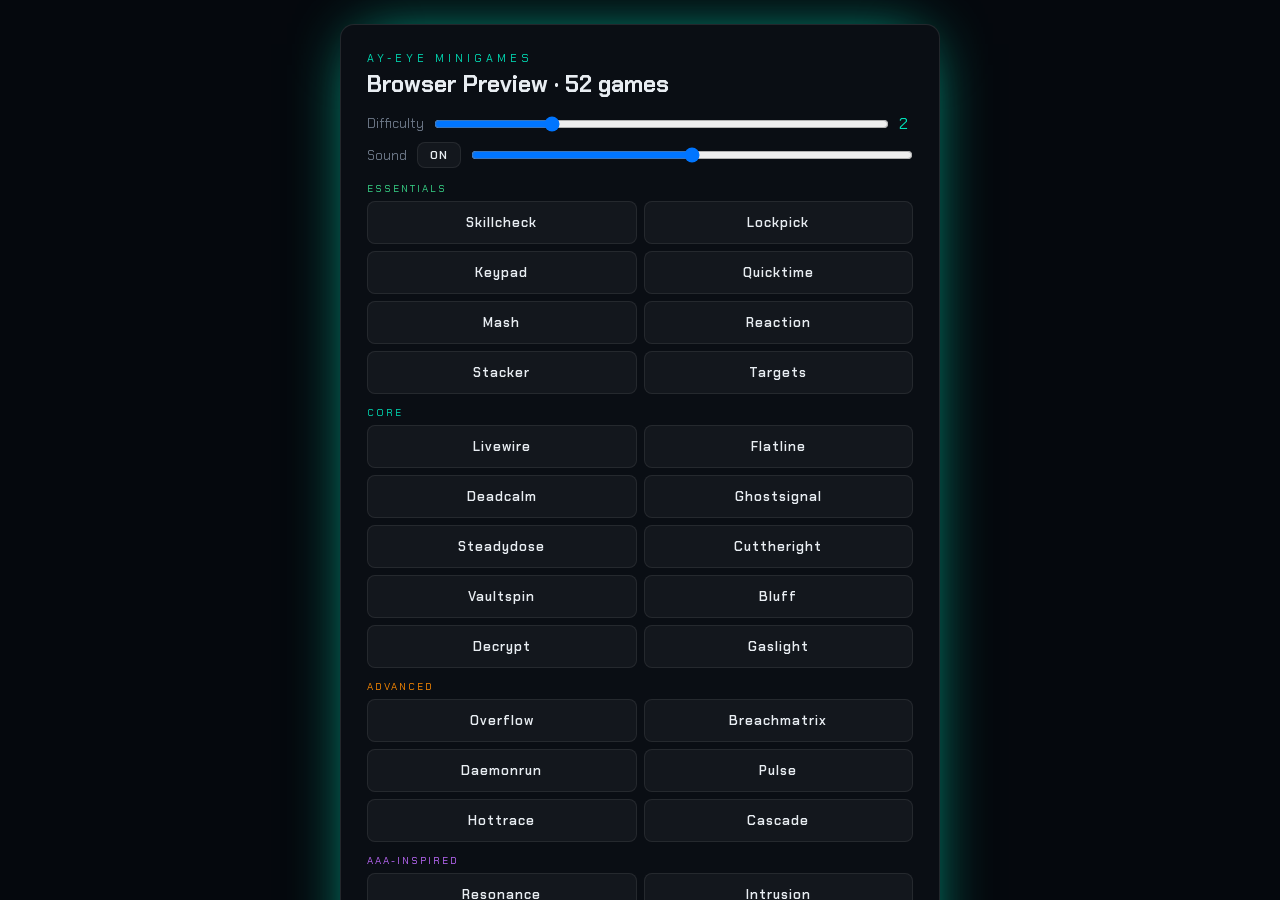
==== commit 3289eda1: "new mingames" ====
--- a/index.html
+++ b/index.html
@@ -4441,6 +4441,619 @@
             }
         });
     </script>
+    <script>MG.register('tripwire', {
+    title: 'Tripwire',
+    hint: 'Move the mouse to weave past the sweeping lasers · reach the green exit',
+    run(api) {
+        const diff = Math.max(1, Math.min(5, api.cfg.difficulty || 2));
+        const W = 460, H = 300;
+
+        const cvs = document.createElement('canvas');
+        cvs.width = W; cvs.height = H;
+        cvs.style.cursor = 'crosshair';
+        api.board.appendChild(cvs);
+        const ctx = cvs.getContext('2d');
+
+        const css = getComputedStyle(document.documentElement);
+        const acc = (css.getPropertyValue('--accent') || '#00e0b8').trim();
+        const suc = (css.getPropertyValue('--success') || '#39d98a').trim();
+        const dng = (css.getPropertyValue('--danger') || '#ff3b5c').trim();
+
+        // Oscillating "wiper" lasers: each pivots from the top or bottom edge and
+        // sweeps a bounded fan into the room. Separated x columns + out of phase,
+        // so a clear gap to weave through always exists.
+        const count = 2 + Math.floor((diff - 1) / 2); // 2,2,3,3,4
+        const L = H * 0.64;
+        const sweep = 0.5 + diff * 0.06;
+        const beams = [];
+        for (let i = 0; i < count; i++) {
+            const top = i % 2 === 0;
+            beams.push({
+                x: 120 + (i + 0.5) * (W - 190) / count,
+                y: top ? 10 : H - 10,
+                base: top ? Math.PI / 2 : -Math.PI / 2,
+                phase: api.rand(0, Math.PI * 2),
+                spd: (0.015 + diff * 0.003) * (Math.random() < 0.5 ? 1 : -1),
+                ang: 0
+            });
+        }
+
+        const start = { x: 26, y: H / 2 };
+        const av = { x: start.x, y: start.y, r: 8 };
+        let mx = start.x, my = start.y, has = false, done = false, cool = 0;
+
+        cvs.addEventListener('mousemove', (e) => { const b = cvs.getBoundingClientRect(); mx = (e.clientX - b.left) * (W / b.width); my = (e.clientY - b.top) * (H / b.height); has = true; });
+
+        api.setTag('INFILTRATING');
+        api.startTimer(Math.max(18, 30 - diff * 2), () => fail());
+        function fail() { if (done) return; done = true; api.stopTimer(); setTimeout(() => api.fail(), 200); }
+        function win() { if (done) return; done = true; api.stopTimer(); api.setTag('CLEAR'); setTimeout(() => api.succeed(), 300); }
+
+        function segDist(px, py, ax, ay, bx, by) {
+            const dx = bx - ax, dy = by - ay, l2 = dx * dx + dy * dy;
+            let t = l2 ? ((px - ax) * dx + (py - ay) * dy) / l2 : 0;
+            t = Math.max(0, Math.min(1, t));
+            return Math.hypot(px - (ax + t * dx), py - (ay + t * dy));
+        }
+
+        function draw() {
+            if (has) { av.x += (mx - av.x) * 0.4; av.y += (my - av.y) * 0.4; }
+            av.x = Math.max(av.r, Math.min(W - av.r, av.x));
+            av.y = Math.max(av.r, Math.min(H - av.r, av.y));
+            ctx.clearRect(0, 0, W, H);
+            const exX = W - 34;
+            ctx.fillStyle = 'rgba(57,217,138,0.12)'; ctx.fillRect(exX, 0, W - exX, H);
+            ctx.strokeStyle = suc; ctx.lineWidth = 2; ctx.strokeRect(exX, 0, W - exX, H);
+            ctx.fillStyle = 'rgba(255,255,255,0.05)'; ctx.fillRect(0, 0, 42, H);
+            let tripped = false;
+            beams.forEach(bm => {
+                if (!done) bm.phase += bm.spd;
+                bm.ang = bm.base + Math.sin(bm.phase) * sweep;
+                const tx = bm.x + Math.cos(bm.ang) * L, ty = bm.y + Math.sin(bm.ang) * L;
+                const d = segDist(av.x, av.y, bm.x, bm.y, tx, ty), near = d < 22;
+                ctx.strokeStyle = near ? dng : 'rgba(255,59,92,0.5)';
+                ctx.lineWidth = 2; ctx.shadowColor = dng; ctx.shadowBlur = near ? 14 : 6;
+                ctx.beginPath(); ctx.moveTo(bm.x, bm.y); ctx.lineTo(tx, ty); ctx.stroke(); ctx.shadowBlur = 0;
+                ctx.fillStyle = dng; ctx.beginPath(); ctx.arc(bm.x, bm.y, 5, 0, Math.PI * 2); ctx.fill();
+                if (d < av.r + 2) tripped = true;
+            });
+            ctx.fillStyle = tripped ? dng : acc; ctx.shadowColor = tripped ? dng : acc; ctx.shadowBlur = 14;
+            ctx.beginPath(); ctx.arc(av.x, av.y, av.r, 0, Math.PI * 2); ctx.fill(); ctx.shadowBlur = 0;
+            if (cool > 0) cool--;
+            if (tripped && cool === 0 && !done) { cool = 40; api.shake(); api.sfx('zap'); api.addTime(-1200); }
+            if (av.x > exX && !done) { win(); return; }
+            if (!done) loop = requestAnimationFrame(draw);
+        }
+        let loop = requestAnimationFrame(draw);
+        return { destroy() { cancelAnimationFrame(loop); } };
+    }
+});
+    </script>
+    <script>MG.register('pickpocket', {
+    title: 'Pickpocket',
+    hint: 'Hold SPACE / mouse to lift · release before they glance',
+    run(api) {
+        const diff = Math.max(1, Math.min(5, api.cfg.difficulty || 2));
+        const W = 360, H = 280;
+
+        const cvs = document.createElement('canvas');
+        cvs.width = W; cvs.height = H;
+        cvs.style.cursor = 'pointer';
+        api.board.appendChild(cvs);
+        const ctx = cvs.getContext('2d');
+
+        const css = getComputedStyle(document.documentElement);
+        const acc = (css.getPropertyValue('--accent') || '#00e0b8').trim();
+        const suc = (css.getPropertyValue('--success') || '#39d98a').trim();
+        const dng = (css.getPropertyValue('--danger') || '#ff3b5c').trim();
+
+        let progress = 0, suspicion = 0, holding = false, done = false;
+        let glanceT = api.rand(1.4, 2.6), glancing = false, glanceLeft = 0, warn = 0;
+        const riseP = 0.16 + diff * 0.02, riseS = 0.30 + diff * 0.06, fallS = 0.45 + diff * 0.05;
+        let last = performance.now();
+
+        function down(e) { if (e.code === 'Space') { e.preventDefault(); holding = true; } }
+        function up(e) { if (e.code === 'Space') { e.preventDefault(); holding = false; } }
+        document.addEventListener('keydown', down);
+        document.addEventListener('keyup', up);
+        cvs.addEventListener('mousedown', () => holding = true);
+        cvs.addEventListener('mouseup', () => holding = false);
+        cvs.addEventListener('mouseleave', () => holding = false);
+
+        api.setTag('STEADY');
+        api.startTimer(Math.max(16, 26 - diff * 2), () => fail('TIME'));
+        function clean() { document.removeEventListener('keydown', down); document.removeEventListener('keyup', up); }
+        function fail(m) { if (done) return; done = true; api.setTag(m || 'CAUGHT'); api.shake(); clean(); api.stopTimer(); setTimeout(() => api.fail(), 250); }
+        function win() { if (done) return; done = true; clean(); api.stopTimer(); api.setTag('LIFTED'); setTimeout(() => api.succeed(), 250); }
+
+        function bar(x, y, w, h, v, col, label) {
+            ctx.fillStyle = 'rgba(255,255,255,0.08)'; ctx.fillRect(x, y, w, h);
+            ctx.fillStyle = col; ctx.fillRect(x, y, w * Math.min(1, v), h);
+            ctx.fillStyle = 'rgba(255,255,255,0.5)'; ctx.font = '9px monospace'; ctx.textAlign = 'left'; ctx.fillText(label, x, y - 3);
+        }
+
+        function draw() {
+            const now = performance.now(); const dt = Math.min(0.05, (now - last) / 1000); last = now;
+            if (!done) {
+                if (!glancing) {
+                    glanceT -= dt; warn = glanceT < 0.55 ? (0.55 - glanceT) / 0.55 : 0;
+                    if (glanceT <= 0) { glancing = true; glanceLeft = api.rand(0.7, 1.1); }
+                } else {
+                    glanceLeft -= dt; warn = 1;
+                    if (holding) { fail('SPOTTED'); return; }
+                    if (glanceLeft <= 0) { glancing = false; glanceT = Math.max(0.9, api.rand(1.3, 2.6) - diff * 0.12); warn = 0; }
+                }
+                if (holding) { progress = Math.min(1, progress + riseP * dt); suspicion = Math.min(1, suspicion + riseS * dt); }
+                else suspicion = Math.max(0, suspicion - fallS * dt);
+                if (suspicion >= 1) { fail('TOO BOLD'); return; }
+                if (progress >= 1) { win(); return; }
+            }
+            ctx.clearRect(0, 0, W, H);
+            const cx = W / 2, hy = 92;
+            ctx.fillStyle = 'rgba(255,255,255,0.08)';
+            ctx.beginPath(); ctx.arc(cx, hy, 38, 0, Math.PI * 2); ctx.fill();
+            ctx.beginPath(); ctx.moveTo(cx - 58, H - 6); ctx.lineTo(cx - 34, hy + 28); ctx.lineTo(cx + 34, hy + 28); ctx.lineTo(cx + 58, H - 6); ctx.closePath(); ctx.fill();
+            const open = 2 + warn * 12;
+            ctx.fillStyle = warn > 0.5 ? dng : 'rgba(255,255,255,0.4)';
+            ctx.beginPath(); ctx.ellipse(cx, hy - 4, 13, open, 0, 0, Math.PI * 2); ctx.fill();
+            if (warn > 0.5) { ctx.fillStyle = '#0a0e14'; ctx.beginPath(); ctx.arc(cx, hy - 4, 4, 0, Math.PI * 2); ctx.fill(); }
+            ctx.fillStyle = holding ? acc : 'rgba(255,255,255,0.3)';
+            ctx.shadowColor = holding ? acc : 'transparent'; ctx.shadowBlur = holding ? 10 : 0;
+            ctx.beginPath(); ctx.arc(cx + 44, hy + 52, holding ? 9 : 6, 0, Math.PI * 2); ctx.fill(); ctx.shadowBlur = 0;
+            bar(40, H - 30, W - 80, 10, progress, acc, 'LIFT ' + Math.round(progress * 100) + '%');
+            bar(40, H - 14, W - 80, 8, suspicion, suspicion > 0.7 ? dng : 'rgba(255,150,0,0.85)', 'HEAT');
+            if (!done) loop = requestAnimationFrame(draw);
+        }
+        let loop = requestAnimationFrame(draw);
+        return { destroy() { cancelAnimationFrame(loop); clean(); } };
+    }
+});
+    </script>
+    <script>MG.register('getaway', {
+    title: 'Getaway',
+    hint: 'A / D (or ← →) to switch lanes · dodge traffic until you’re clear',
+    run(api) {
+        const diff = Math.max(1, Math.min(5, api.cfg.difficulty || 2));
+        const lanes = 3, W = 300, H = 330;
+
+        const cvs = document.createElement('canvas');
+        cvs.width = W; cvs.height = H;
+        api.board.appendChild(cvs);
+        const ctx = cvs.getContext('2d');
+
+        const css = getComputedStyle(document.documentElement);
+        const acc = (css.getPropertyValue('--accent') || '#00e0b8').trim();
+        const suc = (css.getPropertyValue('--success') || '#39d98a').trim();
+        const dng = (css.getPropertyValue('--danger') || '#ff3b5c').trim();
+
+        const laneX = (i) => (W / lanes) * (i + 0.5);
+        let targetLane = 1, carX = laneX(1);
+        const carW = 36, carH = 58, carY = H - 70;
+        let done = false, dash = 0, spawnT = 0;
+        const speed = 3 + diff * 0.7;
+        const spawnEvery = Math.max(22, 60 - diff * 7);
+        const traffic = [];
+
+        function key(e) {
+            if (done) return;
+            if (e.code === 'ArrowLeft' || e.code === 'KeyA') { targetLane = Math.max(0, targetLane - 1); api.sfx('tick'); }
+            else if (e.code === 'ArrowRight' || e.code === 'KeyD') { targetLane = Math.min(lanes - 1, targetLane + 1); api.sfx('tick'); }
+        }
+        document.addEventListener('keydown', key);
+
+        api.setTag('FLOOR IT');
+        api.startTimer(Math.max(11, 17 - diff), () => win());
+        function fail() { if (done) return; done = true; document.removeEventListener('keydown', key); api.stopTimer(); api.shake(); api.sfx('bad'); setTimeout(() => api.fail(), 250); }
+        function win() { if (done) return; done = true; document.removeEventListener('keydown', key); api.stopTimer(); api.setTag('CLEAR'); setTimeout(() => api.succeed(), 250); }
+        function rr(x, y, w, h, r) { ctx.beginPath(); ctx.moveTo(x + r, y); ctx.arcTo(x + w, y, x + w, y + h, r); ctx.arcTo(x + w, y + h, x, y + h, r); ctx.arcTo(x, y + h, x, y, r); ctx.arcTo(x, y, x + w, y, r); ctx.closePath(); }
+
+        function draw() {
+            if (!done) {
+                carX += (laneX(targetLane) - carX) * 0.22;
+                dash = (dash + speed) % 44;
+                if (++spawnT >= spawnEvery) {
+                    spawnT = 0;
+                    const l = api.randInt(0, lanes - 1);
+                    traffic.push({ x: laneX(l), y: -carH });
+                    if (diff >= 3 && Math.random() < 0.45) { const l2 = (l + 1 + api.randInt(0, lanes - 2)) % lanes; traffic.push({ x: laneX(l2), y: -carH - api.rand(40, 110) }); }
+                }
+            }
+            ctx.clearRect(0, 0, W, H);
+            ctx.fillStyle = 'rgba(255,255,255,0.03)'; ctx.fillRect(0, 0, W, H);
+            ctx.strokeStyle = 'rgba(255,255,255,0.14)'; ctx.lineWidth = 3;
+            for (let i = 1; i < lanes; i++) { const x = (W / lanes) * i; for (let y = -44 + dash; y < H; y += 44) { ctx.beginPath(); ctx.moveTo(x, y); ctx.lineTo(x, y + 22); ctx.stroke(); } }
+            let crash = false;
+            for (const t of traffic) {
+                if (!done) t.y += speed;
+                ctx.fillStyle = dng; rr(t.x - carW / 2, t.y, carW, carH, 7); ctx.fill();
+                ctx.fillStyle = 'rgba(0,0,0,0.35)'; rr(t.x - carW / 2 + 5, t.y + 9, carW - 10, 15, 3); ctx.fill();
+                if (Math.abs(t.x - carX) < carW * 0.78 && t.y + carH > carY + 8 && t.y < carY + carH - 8) crash = true;
+            }
+            for (let i = traffic.length - 1; i >= 0; i--) if (traffic[i].y > H + 30) traffic.splice(i, 1);
+            ctx.fillStyle = acc; ctx.shadowColor = acc; ctx.shadowBlur = 14; rr(carX - carW / 2, carY, carW, carH, 7); ctx.fill(); ctx.shadowBlur = 0;
+            ctx.fillStyle = 'rgba(0,0,0,0.35)'; rr(carX - carW / 2 + 5, carY + 9, carW - 10, 15, 3); ctx.fill();
+            if (crash && !done) { fail(); return; }
+            if (!done) loop = requestAnimationFrame(draw);
+        }
+        let loop = requestAnimationFrame(draw);
+        return { destroy() { cancelAnimationFrame(loop); document.removeEventListener('keydown', key); } };
+    }
+});
+    </script>
+    <script>MG.register('lugnuts', {
+    title: 'Lug Nuts',
+    hint: 'SPACE / click when the torque needle hits the green band',
+    run(api) {
+        const diff = Math.max(1, Math.min(5, api.cfg.difficulty || 2));
+        const W = 300, H = 300, cx = W / 2, cy = H / 2 - 10;
+
+        const cvs = document.createElement('canvas');
+        cvs.width = W; cvs.height = H;
+        cvs.style.cursor = 'pointer';
+        api.board.appendChild(cvs);
+        const ctx = cvs.getContext('2d');
+
+        const css = getComputedStyle(document.documentElement);
+        const acc = (css.getPropertyValue('--accent') || '#00e0b8').trim();
+        const suc = (css.getPropertyValue('--success') || '#39d98a').trim();
+
+        const N = 5, order = [0, 2, 4, 1, 3], nuts = [];
+        for (let i = 0; i < N; i++) { const a = -Math.PI / 2 + i * (Math.PI * 2 / N); nuts.push({ x: cx + Math.cos(a) * 78, y: cy + Math.sin(a) * 78, set: false }); }
+        let step = 0, t = 0, done = false;
+        const band = Math.max(0.12, 0.28 - diff * 0.03), lo = 0.6, hi = lo + band, spd = 0.012 + diff * 0.004;
+
+        api.setDots(N);
+        function update() { api.setDots(N, order.map((oi, k) => nuts[order[k]].set ? 'done' : (k === step ? 'active' : ''))); }
+        update();
+        function attempt() {
+            if (done) return;
+            const ni = order[step];
+            if (t >= lo && t <= hi) {
+                nuts[ni].set = true; api.sfx('latch'); step++; t = 0; update();
+                if (step >= N) { done = true; api.stopTimer(); api.setTag('TORQUED'); setTimeout(() => api.succeed(), 300); }
+            } else { api.shake(); api.addTime(-1500); t = 0; }
+        }
+        function key(e) { if (e.code === 'Space') { e.preventDefault(); attempt(); } }
+        document.addEventListener('keydown', key);
+        cvs.addEventListener('click', attempt);
+        api.setTag('TORQUING');
+        api.startTimer(Math.max(14, 26 - diff * 2), () => { if (!done) { done = true; api.stopTimer(); document.removeEventListener('keydown', key); setTimeout(() => api.fail(), 200); } });
+
+        function hexNut(x, y, r, col, glow) {
+            ctx.save(); ctx.translate(x, y); ctx.rotate(Math.PI / 6); ctx.beginPath();
+            for (let k = 0; k < 6; k++) { const a = k * Math.PI / 3; const px = Math.cos(a) * r, py = Math.sin(a) * r; k ? ctx.lineTo(px, py) : ctx.moveTo(px, py); }
+            ctx.closePath(); ctx.fillStyle = col; ctx.shadowColor = glow ? col : 'transparent'; ctx.shadowBlur = glow ? 10 : 0; ctx.fill(); ctx.restore(); ctx.shadowBlur = 0;
+        }
+        function draw() {
+            if (!done) { t += spd; if (t > 1) t = 0; }
+            ctx.clearRect(0, 0, W, H);
+            ctx.strokeStyle = 'rgba(255,255,255,0.1)'; ctx.lineWidth = 16; ctx.beginPath(); ctx.arc(cx, cy, 78, 0, Math.PI * 2); ctx.stroke();
+            ctx.fillStyle = 'rgba(255,255,255,0.04)'; ctx.beginPath(); ctx.arc(cx, cy, 58, 0, Math.PI * 2); ctx.fill();
+            const activeNut = done ? -1 : order[step];
+            nuts.forEach((n, i) => hexNut(n.x, n.y, 13, n.set ? suc : (i === activeNut ? acc : 'rgba(255,255,255,0.2)'), n.set || i === activeNut));
+            const gx = 40, gy = H - 24, gw = W - 80, gh = 12;
+            ctx.fillStyle = 'rgba(255,255,255,0.08)'; ctx.fillRect(gx, gy, gw, gh);
+            ctx.fillStyle = 'rgba(57,217,138,0.3)'; ctx.fillRect(gx + gw * lo, gy, gw * (hi - lo), gh);
+            const inB = t >= lo && t <= hi;
+            ctx.fillStyle = inB ? suc : acc; ctx.fillRect(gx + gw * t - 2, gy - 3, 4, gh + 6);
+            ctx.fillStyle = 'rgba(255,255,255,0.5)'; ctx.font = '9px monospace'; ctx.textAlign = 'center';
+            ctx.fillText('TORQUE  ·  nut ' + Math.min(step + 1, N) + '/' + N, cx, gy - 6);
+            if (!done) loop = requestAnimationFrame(draw);
+        }
+        let loop = requestAnimationFrame(draw);
+        return { destroy() { cancelAnimationFrame(loop); document.removeEventListener('keydown', key); } };
+    }
+});
+    </script>
+    <script>MG.register('paintspray', {
+    title: 'Paint Booth',
+    hint: 'Hold mouse to spray · cover the panel evenly · don’t over-soak',
+    run(api) {
+        const diff = Math.max(1, Math.min(5, api.cfg.difficulty || 2));
+        const W = 420, H = 300;
+
+        const cvs = document.createElement('canvas');
+        cvs.width = W; cvs.height = H;
+        cvs.style.cursor = 'crosshair';
+        api.board.appendChild(cvs);
+        const ctx = cvs.getContext('2d');
+
+        const css = getComputedStyle(document.documentElement);
+        const acc = (css.getPropertyValue('--accent') || '#00e0b8').trim();
+        const suc = (css.getPropertyValue('--success') || '#39d98a').trim();
+        const dng = (css.getPropertyValue('--danger') || '#ff3b5c').trim();
+        const accRGB = (() => { const h = acc.replace('#', ''); return [parseInt(h.substr(0, 2), 16), parseInt(h.substr(2, 2), 16), parseInt(h.substr(4, 2), 16)]; })();
+
+        const cols = 14, rows = 10, px = 40, py = 22, pw = W - 80, ph = H - 78, cw = pw / cols, ch = ph / rows;
+        const cells = new Float32Array(cols * rows);
+        let spraying = false, mx = 0, my = 0, has = false, drips = 0, done = false;
+        const need = Math.floor(cols * rows * 0.88);
+        const dripLimit = Math.max(6, 16 - diff * 2), brush = 2.0, flow = 0.05 + diff * 0.006;
+
+        cvs.addEventListener('mousemove', (e) => { const b = cvs.getBoundingClientRect(); mx = (e.clientX - b.left) * (W / b.width); my = (e.clientY - b.top) * (H / b.height); has = true; });
+        cvs.addEventListener('mousedown', () => spraying = true);
+        cvs.addEventListener('mouseup', () => spraying = false);
+        cvs.addEventListener('mouseleave', () => spraying = false);
+
+        api.setTag('PRIMING');
+        api.startTimer(Math.max(18, 30 - diff * 2), () => fail('TIME'));
+        function fail(m) { if (done) return; done = true; api.setTag(m || 'FAIL'); api.shake(); api.stopTimer(); setTimeout(() => api.fail(), 250); }
+        function win() { if (done) return; done = true; api.setTag('GLOSS'); api.stopTimer(); setTimeout(() => api.succeed(), 300); }
+        function bar(x, y, w, h, v, col, label) {
+            ctx.fillStyle = 'rgba(255,255,255,0.08)'; ctx.fillRect(x, y, w, h);
+            ctx.fillStyle = col; ctx.fillRect(x, y, w * Math.min(1, v), h);
+            ctx.fillStyle = 'rgba(255,255,255,0.55)'; ctx.font = '9px monospace'; ctx.textAlign = 'left'; ctx.fillText(label, x, y - 3);
+        }
+        function draw() {
+            if (!done && spraying && has) {
+                const ccx = (mx - px) / cw, ccy = (my - py) / ch;
+                for (let r = 0; r < rows; r++) for (let c = 0; c < cols; c++) {
+                    const d = Math.hypot(c + 0.5 - ccx, r + 0.5 - ccy);
+                    if (d < brush) { const idx = r * cols + c, before = cells[idx]; cells[idx] += flow * (1 - d / brush); if (cells[idx] > 1.25 && before <= 1.25) drips++; }
+                }
+            }
+            ctx.clearRect(0, 0, W, H);
+            ctx.strokeStyle = 'rgba(255,255,255,0.15)'; ctx.lineWidth = 2; ctx.strokeRect(px - 4, py - 4, pw + 8, ph + 8);
+            let covered = 0;
+            for (let r = 0; r < rows; r++) for (let c = 0; c < cols; c++) {
+                const v = cells[r * cols + c];
+                if (v >= 0.6) covered++;
+                if (v > 1.25) ctx.fillStyle = dng;
+                else if (v >= 0.6) ctx.fillStyle = `rgba(${accRGB[0]},${accRGB[1]},${accRGB[2]},${0.25 + Math.min(1, v) * 0.6})`;
+                else ctx.fillStyle = `rgba(255,255,255,${0.03 + v * 0.2})`;
+                ctx.fillRect(px + c * cw + 0.5, py + r * ch + 0.5, cw - 1, ch - 1);
+            }
+            if (has) { ctx.strokeStyle = spraying ? acc : 'rgba(255,255,255,0.4)'; ctx.lineWidth = 2; ctx.beginPath(); ctx.arc(mx, my, brush * cw, 0, Math.PI * 2); ctx.stroke(); }
+            const covPct = covered / (cols * rows);
+            bar(px, H - 34, pw, 8, covPct, suc, 'COVERAGE ' + Math.round(covPct * 100) + '%');
+            bar(px, H - 18, pw, 6, drips / dripLimit, dng, 'DRIPS ' + drips + '/' + dripLimit);
+            if (!done) {
+                if (drips >= dripLimit) { fail('TOO MANY DRIPS'); return; }
+                if (covered >= need) { win(); return; }
+                loop = requestAnimationFrame(draw);
+            }
+        }
+        let loop = requestAnimationFrame(draw);
+        return { destroy() { cancelAnimationFrame(loop); } };
+    }
+});
+    </script>
+    <script>MG.register('crane', {
+    title: 'Cargo Crane',
+    hint: 'SPACE / click to drop · lead the swing onto the truck',
+    run(api) {
+        const diff = Math.max(1, Math.min(5, api.cfg.difficulty || 2));
+        const W = 420, H = 300;
+
+        const cvs = document.createElement('canvas');
+        cvs.width = W; cvs.height = H;
+        cvs.style.cursor = 'pointer';
+        api.board.appendChild(cvs);
+        const ctx = cvs.getContext('2d');
+
+        const css = getComputedStyle(document.documentElement);
+        const acc = (css.getPropertyValue('--accent') || '#00e0b8').trim();
+        const suc = (css.getPropertyValue('--success') || '#39d98a').trim();
+
+        const pivot = { x: W / 2, y: 26 };
+        const L = 150, maxA = 0.9, g = 0.5, floorY = H - 30, swSpd = 0.03 + diff * 0.006;
+        const tgW = Math.max(46, 92 - diff * 9), rounds = 3;
+        let phase = api.rand(0, Math.PI * 2), prevX = 0, round = 0, done = false;
+        let target = newTarget(), crate = null;
+
+        api.setDots(rounds);
+        function newTarget() { return 60 + Math.random() * (W - 120); }
+        function hookPos() { const a = Math.sin(phase) * maxA; return { x: pivot.x + Math.sin(a) * L, y: pivot.y + Math.cos(a) * L }; }
+        prevX = hookPos().x;
+        function drop() { if (done || crate) return; const h = hookPos(); crate = { x: h.x, y: h.y, vx: (h.x - prevX), vy: 0 }; api.sfx('whoosh'); }
+        function key(e) { if (e.code === 'Space') { e.preventDefault(); drop(); } }
+        document.addEventListener('keydown', key);
+        cvs.addEventListener('click', drop);
+        api.setTag('HOIST');
+        api.startTimer(Math.max(20, 34 - diff * 2), () => fail());
+        function fail() { if (done) return; done = true; document.removeEventListener('keydown', key); api.stopTimer(); api.shake(); setTimeout(() => api.fail(), 200); }
+        function win() { if (done) return; done = true; document.removeEventListener('keydown', key); api.stopTimer(); api.setTag('LOADED'); setTimeout(() => api.succeed(), 300); }
+        function dotState() { return Array.from({ length: rounds }, (_, i) => i < round ? 'done' : ''); }
+        function draw() {
+            if (!done) { prevX = hookPos().x; phase += swSpd; }
+            const h = hookPos();
+            if (crate) {
+                crate.vy += g; crate.x += crate.vx; crate.y += crate.vy;
+                if (crate.y >= floorY - 10) {
+                    if (Math.abs(crate.x - target) < tgW / 2) {
+                        round++; api.setDots(rounds, dotState()); api.sfx('good');
+                        if (round >= rounds) { win(); return; }
+                        crate = null; target = newTarget();
+                    } else { fail(); return; }
+                }
+            }
+            ctx.clearRect(0, 0, W, H);
+            ctx.strokeStyle = 'rgba(255,255,255,0.2)'; ctx.lineWidth = 4; ctx.beginPath(); ctx.moveTo(20, pivot.y); ctx.lineTo(W - 20, pivot.y); ctx.stroke();
+            ctx.strokeStyle = 'rgba(255,255,255,0.5)'; ctx.lineWidth = 2; ctx.beginPath(); ctx.moveTo(pivot.x, pivot.y); ctx.lineTo(h.x, h.y); ctx.stroke();
+            if (!crate) { ctx.fillStyle = acc; ctx.shadowColor = acc; ctx.shadowBlur = 10; ctx.fillRect(h.x - 14, h.y - 12, 28, 24); ctx.shadowBlur = 0; }
+            ctx.fillStyle = 'rgba(255,255,255,0.06)'; ctx.fillRect(0, floorY, W, H - floorY);
+            ctx.fillStyle = 'rgba(57,217,138,0.18)'; ctx.fillRect(target - tgW / 2, floorY - 8, tgW, 8);
+            ctx.strokeStyle = suc; ctx.lineWidth = 2; ctx.strokeRect(target - tgW / 2, floorY - 8, tgW, 8);
+            if (crate) { ctx.fillStyle = acc; ctx.shadowColor = acc; ctx.shadowBlur = 12; ctx.fillRect(crate.x - 14, crate.y - 12, 28, 24); ctx.shadowBlur = 0; }
+            if (!done) loop = requestAnimationFrame(draw);
+        }
+        let loop = requestAnimationFrame(draw);
+        return { destroy() { cancelAnimationFrame(loop); document.removeEventListener('keydown', key); } };
+    }
+});
+    </script>
+    <script>MG.register('suture', {
+    title: 'Suture',
+    hint: 'Click each stitch when its ring shrinks into the green',
+    run(api) {
+        const diff = Math.max(1, Math.min(5, api.cfg.difficulty || 2));
+        const W = 400, H = 280;
+
+        const cvs = document.createElement('canvas');
+        cvs.width = W; cvs.height = H;
+        cvs.style.cursor = 'pointer';
+        api.board.appendChild(cvs);
+        const ctx = cvs.getContext('2d');
+
+        const css = getComputedStyle(document.documentElement);
+        const acc = (css.getPropertyValue('--accent') || '#00e0b8').trim();
+        const suc = (css.getPropertyValue('--success') || '#39d98a').trim();
+
+        const N = 4 + Math.floor(diff / 2), x0 = 50, x1 = W - 50, yMid = H / 2, stitches = [];
+        for (let i = 0; i < N; i++) { const x = x0 + (x1 - x0) * ((i + 0.5) / N); stitches.push({ x, y: yMid + (i % 2 === 0 ? -26 : 26), done: false }); }
+        let idx = 0, ring = 1, dirR = -1, done = false;
+        const ringSpd = 0.012 + diff * 0.003, band = Math.max(0.1, 0.26 - diff * 0.03), lo = 0.18, hi = lo + band;
+
+        api.setDots(N);
+        function attempt(cx, cy) {
+            if (done) return;
+            const s = stitches[idx];
+            if (Math.hypot(cx - s.x, cy - s.y) < 42 && ring >= lo && ring <= hi) {
+                s.done = true; idx++; api.sfx('latch'); api.setDots(N, stitches.map(st => st.done ? 'done' : '')); ring = 1; dirR = -1;
+                if (idx >= N) { done = true; api.stopTimer(); api.setTag('CLOSED'); setTimeout(() => api.succeed(), 300); }
+            } else { api.shake(); api.addTime(-1500); }
+        }
+        cvs.addEventListener('click', (e) => { const b = cvs.getBoundingClientRect(); attempt((e.clientX - b.left) * (W / b.width), (e.clientY - b.top) * (H / b.height)); });
+        api.setTag('SUTURING');
+        api.startTimer(Math.max(16, 28 - diff * 2), () => { if (!done) { done = true; api.stopTimer(); setTimeout(() => api.fail(), 200); } });
+        function draw() {
+            if (!done) { ring += ringSpd * dirR; if (ring < lo - 0.12) dirR = 1; if (ring > 1) { ring = 1; dirR = -1; } }
+            ctx.clearRect(0, 0, W, H);
+            ctx.strokeStyle = 'rgba(255,80,90,0.55)'; ctx.lineWidth = 6; ctx.beginPath();
+            for (let x = x0 - 10; x <= x1 + 10; x += 14) { const yy = yMid + Math.sin(x * 0.25) * 4; x === x0 - 10 ? ctx.moveTo(x, yy) : ctx.lineTo(x, yy); }
+            ctx.stroke();
+            ctx.strokeStyle = acc; ctx.lineWidth = 2;
+            stitches.forEach(s => { if (s.done) { ctx.beginPath(); ctx.moveTo(s.x, yMid - 26); ctx.lineTo(s.x, yMid + 26); ctx.stroke(); } });
+            stitches.forEach((s, i) => { ctx.fillStyle = s.done ? suc : (i === idx ? '#fff' : 'rgba(255,255,255,0.3)'); ctx.beginPath(); ctx.arc(s.x, s.y, 4, 0, Math.PI * 2); ctx.fill(); });
+            if (!done && idx < N) {
+                const s = stitches[idx], inB = ring >= lo && ring <= hi;
+                ctx.strokeStyle = 'rgba(57,217,138,0.3)'; ctx.lineWidth = (hi - lo) * 30; ctx.beginPath(); ctx.arc(s.x, s.y, 6 + ((lo + hi) / 2) * 30, 0, Math.PI * 2); ctx.stroke();
+                ctx.strokeStyle = inB ? suc : acc; ctx.lineWidth = 2; ctx.beginPath(); ctx.arc(s.x, s.y, 6 + ring * 30, 0, Math.PI * 2); ctx.stroke();
+            }
+            if (!done) loop = requestAnimationFrame(draw);
+        }
+        let loop = requestAnimationFrame(draw);
+        return { destroy() { cancelAnimationFrame(loop); } };
+    }
+});
+    </script>
+    <script>MG.register('bonepin', {
+    title: 'Bone Set',
+    hint: 'Drag each fragment onto its matching slot',
+    run(api) {
+        const diff = Math.max(1, Math.min(5, api.cfg.difficulty || 2));
+        const W = 400, H = 280;
+
+        const cvs = document.createElement('canvas');
+        cvs.width = W; cvs.height = H;
+        cvs.style.cursor = 'grab';
+        api.board.appendChild(cvs);
+        const ctx = cvs.getContext('2d');
+
+        const css = getComputedStyle(document.documentElement);
+        const acc = (css.getPropertyValue('--accent') || '#00e0b8').trim();
+        const suc = (css.getPropertyValue('--success') || '#39d98a').trim();
+
+        const N = 2 + Math.floor(diff / 1.5), tol = Math.max(12, 30 - diff * 3), slotY = H / 2 - 22, pieces = [];
+        for (let i = 0; i < N; i++) {
+            const sx = 70 + (W - 140) * ((i + 0.5) / N);
+            pieces.push({ sx, sy: slotY, x: 60 + Math.random() * (W - 120), y: H - 58 + Math.random() * 28, w: (W - 140) / N - 8, rot: api.rand(-0.3, 0.3), placed: false });
+        }
+        let drag = null, off = { x: 0, y: 0 }, placedN = 0, done = false;
+
+        api.setDots(N);
+        function rel(e) { const b = cvs.getBoundingClientRect(); return { x: (e.clientX - b.left) * (W / b.width), y: (e.clientY - b.top) * (H / b.height) }; }
+        function at(cx, cy) { for (let i = pieces.length - 1; i >= 0; i--) { const p = pieces[i]; if (!p.placed && Math.abs(cx - p.x) < p.w / 2 + 6 && Math.abs(cy - p.y) < 16) return p; } return null; }
+        cvs.addEventListener('mousedown', (e) => { const r = rel(e); const p = at(r.x, r.y); if (p) { drag = p; off.x = r.x - p.x; off.y = r.y - p.y; cvs.style.cursor = 'grabbing'; } });
+        cvs.addEventListener('mousemove', (e) => { if (!drag) return; const r = rel(e); drag.x = r.x - off.x; drag.y = r.y - off.y; });
+        function dropPiece() {
+            if (!drag) return; const p = drag; drag = null; cvs.style.cursor = 'grab';
+            if (Math.hypot(p.x - p.sx, p.y - p.sy) < tol) {
+                p.placed = true; p.x = p.sx; p.y = p.sy; p.rot = 0; placedN++; api.sfx('latch'); api.setDots(N, pieces.map(pp => pp.placed ? 'done' : ''));
+                if (placedN >= N) { done = true; api.stopTimer(); api.setTag('SET'); setTimeout(() => api.succeed(), 300); }
+            } else api.sfx('tick');
+        }
+        cvs.addEventListener('mouseup', dropPiece);
+        cvs.addEventListener('mouseleave', dropPiece);
+        api.setTag('ALIGNING');
+        api.startTimer(Math.max(16, 30 - diff * 2), () => { if (!done) { done = true; api.stopTimer(); setTimeout(() => api.fail(), 200); } });
+        function frag(x, y, w, rot, col, alpha) {
+            ctx.save(); ctx.globalAlpha = alpha == null ? 1 : alpha; ctx.translate(x, y); ctx.rotate(rot);
+            const hw = w / 2; ctx.fillStyle = col; ctx.beginPath();
+            ctx.moveTo(-hw, -8); ctx.lineTo(hw, -8); ctx.arc(hw, 0, 8, -Math.PI / 2, Math.PI / 2); ctx.lineTo(-hw, 8); ctx.arc(-hw, 0, 8, Math.PI / 2, -Math.PI / 2); ctx.closePath(); ctx.fill();
+            ctx.restore(); ctx.globalAlpha = 1;
+        }
+        function draw() {
+            ctx.clearRect(0, 0, W, H);
+            pieces.forEach(p => { if (!p.placed) { frag(p.sx, p.sy, p.w, 0, 'rgba(255,255,255,0.5)', 0.22); ctx.setLineDash([4, 4]); ctx.strokeStyle = 'rgba(255,255,255,0.3)'; ctx.strokeRect(p.sx - p.w / 2, p.sy - 12, p.w, 24); ctx.setLineDash([]); } });
+            pieces.forEach(p => { const near = !p.placed && Math.hypot(p.x - p.sx, p.y - p.sy) < tol; frag(p.x, p.y, p.w, p.placed ? 0 : p.rot, (p.placed || near) ? suc : acc); });
+            if (!done) loop = requestAnimationFrame(draw);
+        }
+        let loop = requestAnimationFrame(draw);
+        return { destroy() { cancelAnimationFrame(loop); } };
+    }
+});
+    </script>
+    <script>MG.register('vitals', {
+    title: 'Vitals',
+    hint: 'Keep every gauge in the green — tap 1 / 2 / 3 to stabilize',
+    run(api) {
+        const diff = Math.max(1, Math.min(5, api.cfg.difficulty || 2));
+        const W = 380, H = 280;
+
+        const cvs = document.createElement('canvas');
+        cvs.width = W; cvs.height = H;
+        api.board.appendChild(cvs);
+        const ctx = cvs.getContext('2d');
+
+        const css = getComputedStyle(document.documentElement);
+        const acc = (css.getPropertyValue('--accent') || '#00e0b8').trim();
+        const suc = (css.getPropertyValue('--success') || '#39d98a').trim();
+        const dng = (css.getPropertyValue('--danger') || '#ff3b5c').trim();
+
+        const labels = ['HR', 'O2', 'BP'], keys = ['Digit1', 'Digit2', 'Digit3'], G = 3;
+        const bandH = Math.max(0.16, 0.3 - diff * 0.025), gauges = [];
+        for (let i = 0; i < G; i++) { const lo = 0.32 + Math.random() * (0.36 - bandH); gauges.push({ v: 0.5, lo, hi: lo + bandH, vel: 0, drift: 0.05 + diff * 0.02 }); }
+        let stab = 0, done = false;
+        const stabGain = 0.16;
+        let last = performance.now();
+
+        function key(e) { const i = keys.indexOf(e.code); if (i >= 0 && !done) { e.preventDefault(); gauges[i].vel += 0.16; api.sfx('tick'); } }
+        document.addEventListener('keydown', key);
+        api.setTag('MONITOR');
+        api.startTimer(Math.max(20, 34 - diff * 2), () => { if (!done && stab < 1) fail(); });
+        function fail() { if (done) return; done = true; document.removeEventListener('keydown', key); api.stopTimer(); api.shake(); setTimeout(() => api.fail(), 200); }
+        function win() { if (done) return; done = true; document.removeEventListener('keydown', key); api.stopTimer(); api.setTag('STABLE'); setTimeout(() => api.succeed(), 300); }
+        function draw() {
+            const now = performance.now(); const dt = Math.min(0.05, (now - last) / 1000); last = now;
+            let allIn = true;
+            if (!done) {
+                gauges.forEach(g => { g.vel += (Math.random() - 0.52) * g.drift * dt * 6; g.vel *= 0.92; g.v = Math.max(0.04, Math.min(0.96, g.v + g.vel * dt * 3)); if (g.v < g.lo || g.v > g.hi) allIn = false; });
+                stab = allIn ? Math.min(1, stab + stabGain * dt) : Math.max(0, stab - stabGain * 0.6 * dt);
+                if (stab >= 1) { win(); return; }
+            }
+            ctx.clearRect(0, 0, W, H);
+            const colW = 70, gap = (W - G * colW) / (G + 1), top = 26, bh = H - 96;
+            gauges.forEach((g, i) => {
+                const x = gap + i * (colW + gap);
+                ctx.fillStyle = 'rgba(255,255,255,0.07)'; ctx.fillRect(x, top, colW, bh);
+                ctx.fillStyle = 'rgba(57,217,138,0.18)'; ctx.fillRect(x, top + bh * (1 - g.hi), colW, bh * (g.hi - g.lo));
+                ctx.strokeStyle = 'rgba(57,217,138,0.5)'; ctx.lineWidth = 1; ctx.strokeRect(x, top + bh * (1 - g.hi), colW, bh * (g.hi - g.lo));
+                const inB = g.v >= g.lo && g.v <= g.hi, ny = top + bh * (1 - g.v);
+                ctx.fillStyle = inB ? suc : dng; ctx.shadowColor = inB ? suc : dng; ctx.shadowBlur = 10; ctx.fillRect(x - 3, ny - 3, colW + 6, 6); ctx.shadowBlur = 0;
+                ctx.fillStyle = 'rgba(255,255,255,0.7)'; ctx.font = 'bold 13px monospace'; ctx.textAlign = 'center'; ctx.fillText(labels[i], x + colW / 2, H - 56);
+                ctx.fillStyle = acc; ctx.font = '11px monospace'; ctx.fillText('[' + (i + 1) + ']', x + colW / 2, H - 40);
+            });
+            ctx.fillStyle = 'rgba(255,255,255,0.1)'; ctx.fillRect(30, H - 24, W - 60, 10);
+            ctx.fillStyle = suc; ctx.fillRect(30, H - 24, (W - 60) * stab, 10);
+            ctx.fillStyle = 'rgba(255,255,255,0.5)'; ctx.font = '9px monospace'; ctx.textAlign = 'left'; ctx.fillText('STABILITY ' + Math.round(stab * 100) + '%', 30, H - 27);
+            if (!done) loop = requestAnimationFrame(draw);
+        }
+        let loop = requestAnimationFrame(draw);
+        return { destroy() { cancelAnimationFrame(loop); document.removeEventListener('keydown', key); } };
+    }
+});
+    </script>
     <script>
         window.GetParentResourceName = function () { return 'preview'; };
         const _origFetch = window.fetch;
@@ -4454,7 +5067,7 @@
                 return Promise.resolve({ ok: true, json: () => Promise.resolve({}) });
             return _origFetch.apply(this, arguments);
         };
-        const CATS = [['ESSENTIALS', '#39d98a', ["skillcheck", "lockpick", "keypad", "quicktime", "mash", "reaction", "stacker", "targets"]], ['CORE', '#00e0b8', ["livewire", "flatline", "deadcalm", "ghostsignal", "steadydose", "cuttheright", "vaultspin", "bluff", "decrypt", "gaslight"]], ['ADVANCED', '#ff8a00', ["overflow", "breachmatrix", "daemonrun", "pulse", "hottrace", "cascade"]], ['AAA-INSPIRED', '#c06bff', ["resonance", "intrusion", "override", "animus", "eaglevision"]], ['JOBS', '#ffd23f', ["fishing", "mining", "cooking", "welding", "harvest", "drilling", "locksmith", "hotwire", "crafting"]], ['HEIST', '#ff6b35', ["thermite", "lasergrid", "vaultdrill", "jammer", "dataheist"]]];
+        const CATS = [['ESSENTIALS', '#39d98a', ["skillcheck", "lockpick", "keypad", "quicktime", "mash", "reaction", "stacker", "targets"]], ['CORE', '#00e0b8', ["livewire", "flatline", "deadcalm", "ghostsignal", "steadydose", "cuttheright", "vaultspin", "bluff", "decrypt", "gaslight"]], ['ADVANCED', '#ff8a00', ["overflow", "breachmatrix", "daemonrun", "pulse", "hottrace", "cascade"]], ['AAA-INSPIRED', '#c06bff', ["resonance", "intrusion", "override", "animus", "eaglevision"]], ['JOBS', '#ffd23f', ["fishing", "mining", "cooking", "welding", "harvest", "drilling", "locksmith", "hotwire", "crafting", "lugnuts", "paintspray", "crane"]], ['CRIME', '#ff3b5c', ["tripwire", "pickpocket", "getaway"]], ['MEDICAL', '#36d1dc', ["suture", "bonepin", "vitals"]], ['HEIST', '#ff6b35', ["thermite", "lasergrid", "vaultdrill", "jammer", "dataheist"]]];
         let sndOn = true;
         function buildMenu() {
             let m = document.getElementById('previewMenu');
@@ -4472,7 +5085,7 @@
             CATS.forEach((c, ci) => { cats += '<div style="font-size:10px;letter-spacing:2px;color:' + c[1] + ';margin:' + (ci ? '12px' : '0') + ' 0 6px;">' + c[0] + '</div><div id="cat' + ci + '" style="display:grid;grid-template-columns:1fr 1fr;gap:7px;"></div>'; });
             m.innerHTML = '<div style="background:#0a0e14;border:1px solid rgba(255,255,255,.1);border-radius:14px;padding:26px;width:600px;box-shadow:0 0 60px -20px #00e0b8;margin:auto;">'
                 + '<div style="font-size:11px;letter-spacing:4px;color:#00e0b8;">AY-EYE MINIGAMES</div>'
-                + '<div style="font-size:23px;font-weight:700;color:#e8edf2;margin:4px 0 14px;">Browser Preview · 43 games</div>' + tag
+                + '<div style="font-size:23px;font-weight:700;color:#e8edf2;margin:4px 0 14px;">Browser Preview · 52 games</div>' + tag
                 + '<div style="display:flex;align-items:center;gap:10px;margin-bottom:8px;"><span style="color:#6b7686;font-size:13px;">Difficulty</span>'
                 + '<input id="pvDiff" type="range" min="1" max="5" value="2" style="flex:1;"><span id="pvDiffV" style="color:#00e0b8;width:14px;">2</span></div>'
                 + '<div style="display:flex;align-items:center;gap:10px;margin-bottom:14px;"><span style="color:#6b7686;font-size:13px;">Sound</span>'
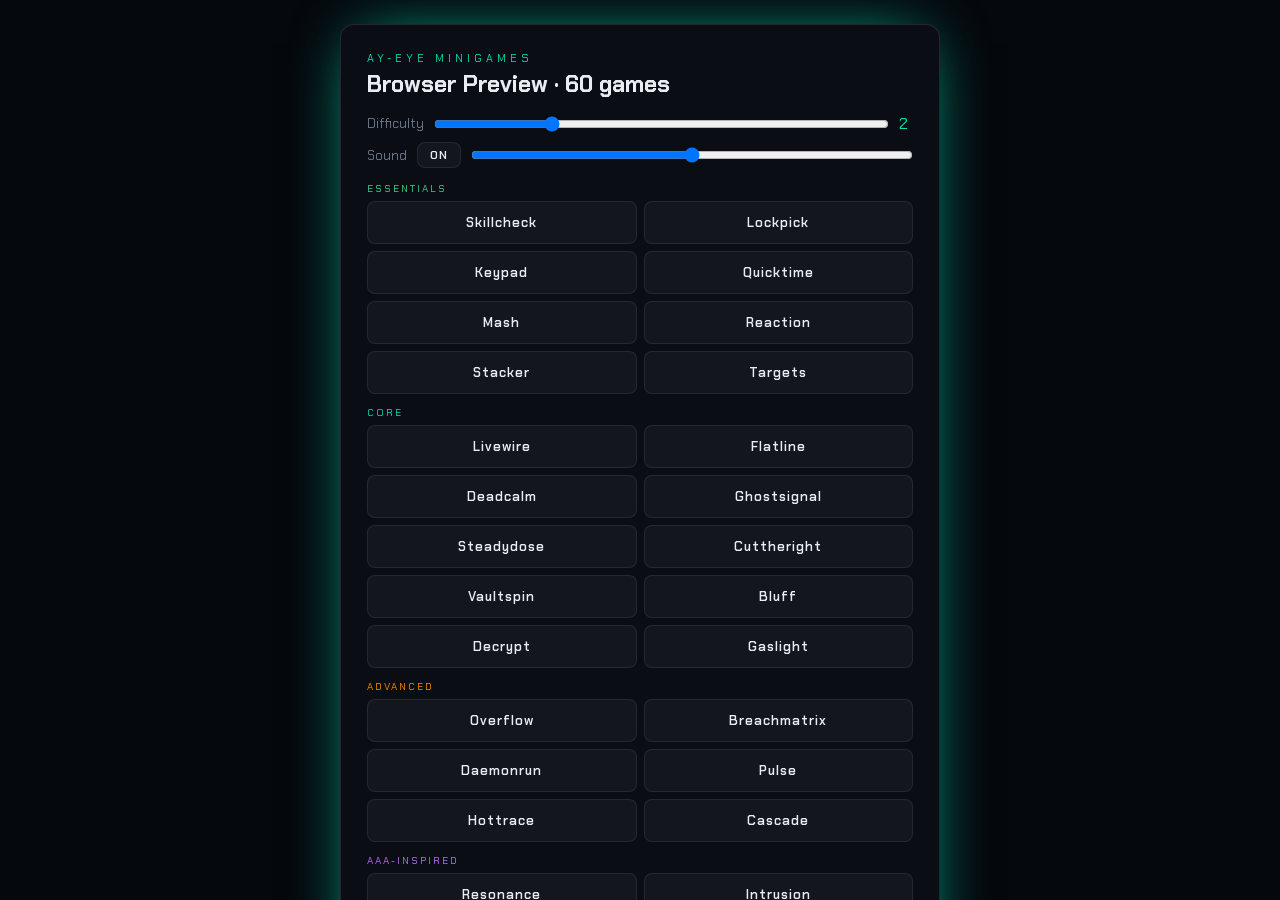
==== commit 6b5d5b68: "update!!!!! # 🧩 Ay-eye Minigames — v2.0.0 · The Mega Expansion  **38 → 60 games.** Still standalone," ====
--- a/index.html
+++ b/index.html
@@ -4480,7 +4480,7 @@
 
         const start = { x: 26, y: H / 2 };
         const av = { x: start.x, y: start.y, r: 8 };
-        let mx = start.x, my = start.y, has = false, done = false, cool = 0;
+        let mx = start.x, my = start.y, has = false, done = false;
 
         cvs.addEventListener('mousemove', (e) => { const b = cvs.getBoundingClientRect(); mx = (e.clientX - b.left) * (W / b.width); my = (e.clientY - b.top) * (H / b.height); has = true; });
 
@@ -4519,8 +4519,7 @@
             });
             ctx.fillStyle = tripped ? dng : acc; ctx.shadowColor = tripped ? dng : acc; ctx.shadowBlur = 14;
             ctx.beginPath(); ctx.arc(av.x, av.y, av.r, 0, Math.PI * 2); ctx.fill(); ctx.shadowBlur = 0;
-            if (cool > 0) cool--;
-            if (tripped && cool === 0 && !done) { cool = 40; api.shake(); api.sfx('zap'); api.addTime(-1200); }
+            if (tripped && !done) { api.sfx('zap'); api.shake(); fail(); return; }
             if (av.x > exX && !done) { win(); return; }
             if (!done) loop = requestAnimationFrame(draw);
         }
@@ -5054,6 +5053,676 @@
     }
 });
     </script>
+    <script>MG.register('partsort', {
+    title: 'Parts Sort',
+    hint: 'Send each part to its bin · press 1 / 2 / 3 (or click a bin)',
+    run(api) {
+        const diff = Math.max(1, Math.min(5, api.cfg.difficulty || 2));
+        const W = 420, H = 300;
+
+        const cvs = document.createElement('canvas');
+        cvs.width = W; cvs.height = H;
+        cvs.style.cursor = 'pointer';
+        api.board.appendChild(cvs);
+        const ctx = cvs.getContext('2d');
+
+        const css = getComputedStyle(document.documentElement);
+        const acc = (css.getPropertyValue('--accent') || '#00e0b8').trim();
+        const suc = (css.getPropertyValue('--success') || '#39d98a').trim();
+        const dng = (css.getPropertyValue('--danger') || '#ff3b5c').trim();
+
+        const BINS = [
+            { name: 'NUTS', col: '#ffd23f', icon: 'hex' },
+            { name: 'BOLTS', col: acc, icon: 'bolt' },
+            { name: 'GEARS', col: '#c06bff', icon: 'gear' }
+        ];
+        const need = 7 + diff * 2;
+        const maxWrong = Math.max(2, 5 - diff);
+        let sorted = 0, wrong = 0, done = false, part = 0, fb = 0, fbCol = '';
+
+        function spawn() { part = api.randInt(0, BINS.length - 1); }
+        spawn();
+        api.setDots(maxWrong);
+
+        function choose(b) {
+            if (done || b < 0 || b >= BINS.length) return;
+            if (b === part) {
+                sorted++; api.sfx('latch'); fb = 8; fbCol = suc;
+                api.setTag(sorted + '/' + need);
+                if (sorted >= need) { done = true; api.stopTimer(); api.setTag('SORTED'); document.removeEventListener('keydown', key); setTimeout(() => api.succeed(), 300); return; }
+                spawn();
+            } else {
+                wrong++; api.shake(); fb = 8; fbCol = dng;
+                api.setDots(maxWrong, Array.from({ length: maxWrong }, (_, i) => i < wrong ? 'fail' : ''));
+                if (wrong >= maxWrong) { done = true; api.stopTimer(); document.removeEventListener('keydown', key); setTimeout(() => api.fail(), 300); }
+            }
+        }
+        function key(e) {
+            const n = { Digit1: 0, Digit2: 1, Digit3: 2 }[e.code];
+            if (n != null && !done) { e.preventDefault(); choose(n); }
+        }
+        document.addEventListener('keydown', key);
+        cvs.addEventListener('click', (e) => {
+            const b = cvs.getBoundingClientRect();
+            const x = (e.clientX - b.left) * (W / b.width), y = (e.clientY - b.top) * (H / b.height);
+            if (y > H - 96) choose(Math.floor(x / (W / 3)));
+        });
+
+        api.setTag('0/' + need);
+        api.startTimer(Math.max(16, 30 - diff * 2), () => { if (!done) { done = true; api.stopTimer(); document.removeEventListener('keydown', key); setTimeout(() => api.fail(), 200); } });
+
+        function icon(shape, x, y, r, col) {
+            ctx.strokeStyle = col; ctx.lineWidth = 2; ctx.lineCap = 'round';
+            if (shape === 'hex') {
+                ctx.beginPath();
+                for (let k = 0; k < 6; k++) { const a = Math.PI / 6 + k * Math.PI / 3; const px = x + Math.cos(a) * r, py = y + Math.sin(a) * r; k ? ctx.lineTo(px, py) : ctx.moveTo(px, py); }
+                ctx.closePath(); ctx.stroke();
+                ctx.beginPath(); ctx.arc(x, y, r * 0.42, 0, Math.PI * 2); ctx.stroke();
+            } else if (shape === 'bolt') {
+                ctx.beginPath();
+                for (let k = 0; k < 6; k++) { const a = Math.PI / 6 + k * Math.PI / 3; const px = x + Math.cos(a) * r * 0.7, py = y - r * 0.4 + Math.sin(a) * r * 0.7; k ? ctx.lineTo(px, py) : ctx.moveTo(px, py); }
+                ctx.closePath(); ctx.stroke();
+                ctx.beginPath(); ctx.moveTo(x, y); ctx.lineTo(x, y + r); ctx.stroke();
+            } else {
+                ctx.beginPath(); ctx.arc(x, y, r * 0.6, 0, Math.PI * 2); ctx.stroke();
+                for (let k = 0; k < 8; k++) { const a = k * Math.PI / 4; ctx.beginPath(); ctx.moveTo(x + Math.cos(a) * r * 0.6, y + Math.sin(a) * r * 0.6); ctx.lineTo(x + Math.cos(a) * r, y + Math.sin(a) * r); ctx.stroke(); }
+                ctx.beginPath(); ctx.arc(x, y, r * 0.2, 0, Math.PI * 2); ctx.stroke();
+            }
+        }
+        function rr(x, y, w, h, r) { ctx.beginPath(); ctx.moveTo(x + r, y); ctx.arcTo(x + w, y, x + w, y + h, r); ctx.arcTo(x + w, y + h, x, y + h, r); ctx.arcTo(x, y + h, x, y, r); ctx.arcTo(x, y, x + w, y, r); ctx.closePath(); }
+
+        function draw() {
+            if (fb > 0) fb--;
+            ctx.clearRect(0, 0, W, H);
+            ctx.fillStyle = 'rgba(255,255,255,0.45)'; ctx.font = '11px monospace'; ctx.textAlign = 'center';
+            ctx.fillText('SORTED ' + sorted + ' / ' + need, W / 2, 20);
+            const px = W / 2, py = 88;
+            ctx.strokeStyle = 'rgba(255,255,255,0.1)'; ctx.lineWidth = 2;
+            ctx.beginPath(); ctx.moveTo(px - 42, 34); ctx.lineTo(px - 42, py + 18); ctx.moveTo(px + 42, 34); ctx.lineTo(px + 42, py + 18); ctx.stroke();
+            const b = BINS[part];
+            ctx.save();
+            ctx.shadowColor = fb > 0 ? fbCol : b.col; ctx.shadowBlur = fb > 0 ? 20 : 12;
+            ctx.fillStyle = 'rgba(255,255,255,0.04)';
+            ctx.beginPath(); ctx.arc(px, py, 30, 0, Math.PI * 2); ctx.fill();
+            ctx.restore();
+            icon(b.icon, px, py, 20, fb > 0 ? fbCol : b.col);
+            const bw = W / 3;
+            BINS.forEach((bin, i) => {
+                const bx = i * bw, byTop = H - 92;
+                ctx.fillStyle = 'rgba(255,255,255,0.04)'; rr(bx + 8, byTop, bw - 16, 78, 8); ctx.fill();
+                ctx.strokeStyle = bin.col; ctx.lineWidth = 2; rr(bx + 8, byTop, bw - 16, 78, 8); ctx.stroke();
+                icon(bin.icon, bx + bw / 2, byTop + 28, 14, bin.col);
+                ctx.fillStyle = bin.col; ctx.font = 'bold 11px monospace'; ctx.textAlign = 'center';
+                ctx.fillText(bin.name, bx + bw / 2, byTop + 58);
+                ctx.fillStyle = 'rgba(255,255,255,0.5)'; ctx.font = '10px monospace';
+                ctx.fillText('[' + (i + 1) + ']', bx + bw / 2, byTop + 72);
+            });
+            if (!done) loop = requestAnimationFrame(draw);
+        }
+        let loop = requestAnimationFrame(draw);
+        return { destroy() { cancelAnimationFrame(loop); document.removeEventListener('keydown', key); } };
+    }
+});
+    </script>
+    <script>MG.register('toolbox', {
+    title: 'Tool Board',
+    hint: 'Drag each tool onto its matching outline',
+    run(api) {
+        const diff = Math.max(1, Math.min(5, api.cfg.difficulty || 2));
+        const W = 440, H = 300;
+
+        const cvs = document.createElement('canvas');
+        cvs.width = W; cvs.height = H;
+        cvs.style.cursor = 'grab';
+        api.board.appendChild(cvs);
+        const ctx = cvs.getContext('2d');
+
+        const css = getComputedStyle(document.documentElement);
+        const acc = (css.getPropertyValue('--accent') || '#00e0b8').trim();
+        const suc = (css.getPropertyValue('--success') || '#39d98a').trim();
+
+        const TYPES = ['wrench', 'driver', 'hammer', 'pliers', 'spanner'];
+        const N = 3 + Math.floor(diff / 1.5);
+        const types = TYPES.slice(0, N);
+        const tol = 34;
+
+        const slotTypes = types.slice();
+        for (let i = slotTypes.length - 1; i > 0; i--) { const j = api.randInt(0, i); const t = slotTypes[i]; slotTypes[i] = slotTypes[j]; slotTypes[j] = t; }
+        const slots = slotTypes.map((type, i) => ({ type, x: W * (i + 0.5) / N, y: 92, filled: false }));
+
+        const homeXs = [];
+        for (let i = 0; i < N; i++) homeXs.push(W * (i + 0.5) / N);
+        for (let i = homeXs.length - 1; i > 0; i--) { const j = api.randInt(0, i); const t = homeXs[i]; homeXs[i] = homeXs[j]; homeXs[j] = t; }
+        const tools = types.map((type, i) => ({ type, x: homeXs[i], y: H - 58, hx: homeXs[i], hy: H - 58, placed: false }));
+
+        let drag = null, off = { x: 0, y: 0 }, placedN = 0, done = false;
+        api.setDots(N);
+
+        function rel(e) { const b = cvs.getBoundingClientRect(); return { x: (e.clientX - b.left) * (W / b.width), y: (e.clientY - b.top) * (H / b.height) }; }
+        function at(x, y) { for (let i = tools.length - 1; i >= 0; i--) { const t = tools[i]; if (!t.placed && Math.abs(x - t.x) < 24 && Math.abs(y - t.y) < 22) return t; } return null; }
+        cvs.addEventListener('mousedown', (e) => { const r = rel(e); const t = at(r.x, r.y); if (t) { drag = t; off.x = r.x - t.x; off.y = r.y - t.y; cvs.style.cursor = 'grabbing'; } });
+        cvs.addEventListener('mousemove', (e) => { if (!drag) return; const r = rel(e); drag.x = r.x - off.x; drag.y = r.y - off.y; });
+        function dropTool() {
+            if (!drag) return; const t = drag; drag = null; cvs.style.cursor = 'grab';
+            const s = slots.find(sl => !sl.filled && sl.type === t.type && Math.hypot(t.x - sl.x, t.y - sl.y) < tol);
+            if (s) {
+                s.filled = true; t.placed = true; t.x = s.x; t.y = s.y; placedN++; api.sfx('latch');
+                api.setDots(N, tools.map(tt => tt.placed ? 'done' : ''));
+                if (placedN >= N) { done = true; api.stopTimer(); api.setTag('STOCKED'); setTimeout(() => api.succeed(), 300); }
+            } else { t.x = t.hx; t.y = t.hy; api.sfx('tick'); }
+        }
+        cvs.addEventListener('mouseup', dropTool);
+        cvs.addEventListener('mouseleave', dropTool);
+
+        api.setTag('ORGANIZE');
+        api.startTimer(Math.max(18, 32 - diff * 2), () => { if (!done) { done = true; api.stopTimer(); setTimeout(() => api.fail(), 200); } });
+
+        function drawTool(type, x, y, col, alpha) {
+            ctx.save(); ctx.globalAlpha = alpha == null ? 1 : alpha; ctx.translate(x, y);
+            ctx.strokeStyle = col; ctx.lineWidth = 3; ctx.lineCap = 'round'; ctx.lineJoin = 'round';
+            if (type === 'wrench') { ctx.rotate(-0.6); ctx.beginPath(); ctx.moveTo(-2, 16); ctx.lineTo(2, -6); ctx.stroke(); ctx.beginPath(); ctx.arc(2, -11, 7, Math.PI * 0.2, Math.PI * 1.8); ctx.stroke(); }
+            else if (type === 'driver') { ctx.lineWidth = 6; ctx.beginPath(); ctx.moveTo(0, -16); ctx.lineTo(0, 2); ctx.stroke(); ctx.lineWidth = 3; ctx.beginPath(); ctx.moveTo(0, 2); ctx.lineTo(0, 16); ctx.stroke(); }
+            else if (type === 'hammer') { ctx.beginPath(); ctx.moveTo(0, -2); ctx.lineTo(0, 18); ctx.stroke(); ctx.lineWidth = 7; ctx.beginPath(); ctx.moveTo(-11, -9); ctx.lineTo(11, -9); ctx.stroke(); }
+            else if (type === 'pliers') { ctx.beginPath(); ctx.moveTo(-6, 18); ctx.lineTo(2, -1); ctx.lineTo(-3, -16); ctx.stroke(); ctx.beginPath(); ctx.moveTo(6, 18); ctx.lineTo(-2, -1); ctx.lineTo(3, -16); ctx.stroke(); }
+            else { ctx.beginPath(); ctx.arc(0, -10, 7, 0, Math.PI * 2); ctx.stroke(); ctx.beginPath(); ctx.arc(0, -10, 3, 0, Math.PI * 2); ctx.stroke(); ctx.lineWidth = 5; ctx.beginPath(); ctx.moveTo(0, -3); ctx.lineTo(0, 18); ctx.stroke(); }
+            ctx.restore(); ctx.globalAlpha = 1;
+        }
+        function draw() {
+            ctx.clearRect(0, 0, W, H);
+            ctx.strokeStyle = 'rgba(255,255,255,0.08)'; ctx.lineWidth = 1; ctx.strokeRect(16, 42, W - 32, 104);
+            ctx.fillStyle = 'rgba(255,255,255,0.4)'; ctx.font = '10px monospace'; ctx.textAlign = 'left';
+            ctx.fillText('SHADOW BOARD', 22, 56);
+            ctx.fillText('TOOLS', 22, H - 78);
+            slots.forEach(s => {
+                if (!s.filled) {
+                    drawTool(s.type, s.x, s.y, 'rgba(255,255,255,0.16)', 1);
+                    ctx.setLineDash([4, 3]); ctx.strokeStyle = 'rgba(255,255,255,0.16)'; ctx.lineWidth = 1;
+                    ctx.beginPath(); ctx.arc(s.x, s.y, tol - 6, 0, Math.PI * 2); ctx.stroke(); ctx.setLineDash([]);
+                }
+            });
+            tools.forEach(t => { if (t !== drag) drawTool(t.type, t.x, t.y, t.placed ? suc : acc); });
+            if (drag) drawTool(drag.type, drag.x, drag.y, acc);
+            if (!done) loop = requestAnimationFrame(draw);
+        }
+        let loop = requestAnimationFrame(draw);
+        return { destroy() { cancelAnimationFrame(loop); } };
+    }
+});
+    </script>
+    <script>MG.register('packing', {
+    title: 'Crate Packing',
+    hint: 'Drag every part into the crate so they all fit',
+    run(api) {
+        const diff = Math.max(1, Math.min(5, api.cfg.difficulty || 2));
+        const W = 440, H = 300;
+
+        const cvs = document.createElement('canvas');
+        cvs.width = W; cvs.height = H;
+        cvs.style.cursor = 'grab';
+        api.board.appendChild(cvs);
+        const ctx = cvs.getContext('2d');
+
+        const css = getComputedStyle(document.documentElement);
+        const suc = (css.getPropertyValue('--success') || '#39d98a').trim();
+
+        const cols = 5, rows = 3, cell = 34;
+        const gx = (W - cols * cell) / 2, gy = 26;
+        const occ = Array.from({ length: rows }, () => Array(cols).fill(-1));
+        const maxPieces = 4 + Math.floor(diff / 2);
+
+        const rects = [];
+        (function part(x, y, w, h) {
+            if (w > 2 || h > 2) {
+                let vertical = (w > 2 && h <= 2) ? true : (h > 2 && w <= 2) ? false : (Math.random() < 0.5);
+                if (vertical && w < 2) vertical = false;
+                if (!vertical && h < 2) vertical = true;
+                if (vertical) { const cut = 1 + Math.floor(Math.random() * (w - 1)); part(x, y, cut, h); part(x + cut, y, w - cut, h); }
+                else { const cut = 1 + Math.floor(Math.random() * (h - 1)); part(x, y, w, cut); part(x, y + cut, w, h - cut); }
+                return;
+            }
+            const canV = w >= 2, canH = h >= 2;
+            if ((canV || canH) && rects.length < maxPieces - 1 && Math.random() < 0.4) {
+                const vertical = canV && (!canH || Math.random() < 0.5);
+                if (vertical) { part(x, y, 1, h); part(x + 1, y, w - 1, h); }
+                else { part(x, y, w, 1); part(x, y + 1, w, h - 1); }
+                return;
+            }
+            rects.push({ x, y, w, h });
+        })(0, 0, cols, rows);
+
+        const COLORS = ['#00e0b8', '#ffd23f', '#c06bff', '#39d98a', '#ff8a3d', '#4ad9ff', '#ff6b9d'];
+        const pieces = rects.map((r, i) => ({ w: r.w, h: r.h, col: COLORS[i % COLORS.length], placed: false, gxc: -1, gyc: -1, px: 0, py: 0, hx: 0, hy: 0 }));
+
+        const trayTop = gy + rows * cell + 24;
+        let txp = 16, typ = trayTop, rh = 0;
+        pieces.forEach(p => {
+            const w = p.w * cell, h = p.h * cell;
+            if (txp + w > W - 16) { txp = 16; typ += rh + 10; rh = 0; }
+            p.px = p.hx = txp; p.py = p.hy = typ; txp += w + 12; rh = Math.max(rh, h);
+        });
+
+        let drag = null, off = { x: 0, y: 0 }, placedN = 0, done = false;
+        api.setDots(pieces.length);
+        function updateDots() { api.setDots(pieces.length, pieces.map(p => p.placed ? 'done' : '')); }
+
+        function rel(e) { const b = cvs.getBoundingClientRect(); return { x: (e.clientX - b.left) * (W / b.width), y: (e.clientY - b.top) * (H / b.height) }; }
+        function at(x, y) { for (let i = pieces.length - 1; i >= 0; i--) { const p = pieces[i]; if (x >= p.px && x <= p.px + p.w * cell && y >= p.py && y <= p.py + p.h * cell) return p; } return null; }
+        function free(p) { if (p.gxc >= 0) { for (let r = 0; r < p.h; r++) for (let c = 0; c < p.w; c++) occ[p.gyc + r][p.gxc + c] = -1; p.gxc = p.gyc = -1; if (p.placed) { p.placed = false; placedN--; } } }
+        cvs.addEventListener('mousedown', (e) => { const r = rel(e); const p = at(r.x, r.y); if (p) { drag = p; off.x = r.x - p.px; off.y = r.y - p.py; free(p); updateDots(); cvs.style.cursor = 'grabbing'; } });
+        cvs.addEventListener('mousemove', (e) => { if (!drag) return; const r = rel(e); drag.px = r.x - off.x; drag.py = r.y - off.y; });
+        function fitsAt(p, cgx, cgy) {
+            if (cgx < 0 || cgy < 0 || cgx + p.w > cols || cgy + p.h > rows) return false;
+            for (let r = 0; r < p.h; r++) for (let c = 0; c < p.w; c++) if (occ[cgy + r][cgx + c] !== -1) return false;
+            return true;
+        }
+        function drop() {
+            if (!drag) return; const p = drag; drag = null; cvs.style.cursor = 'grab';
+            const cgx = Math.round((p.px - gx) / cell), cgy = Math.round((p.py - gy) / cell);
+            if (fitsAt(p, cgx, cgy)) {
+                const idx = pieces.indexOf(p);
+                for (let r = 0; r < p.h; r++) for (let c = 0; c < p.w; c++) occ[cgy + r][cgx + c] = idx;
+                p.gxc = cgx; p.gyc = cgy; p.px = gx + cgx * cell; p.py = gy + cgy * cell; p.placed = true; placedN++; api.sfx('latch'); updateDots();
+                if (placedN >= pieces.length) { done = true; api.stopTimer(); api.setTag('PACKED'); setTimeout(() => api.succeed(), 300); }
+            } else { p.px = p.hx; p.py = p.hy; api.sfx('tick'); }
+        }
+        cvs.addEventListener('mouseup', drop);
+        cvs.addEventListener('mouseleave', drop);
+
+        api.setTag('PACKING');
+        api.startTimer(Math.max(22, 40 - diff * 3), () => { if (!done) { done = true; api.stopTimer(); setTimeout(() => api.fail(), 200); } });
+
+        function drawPiece(p, dx, dy, alpha) {
+            ctx.globalAlpha = alpha; ctx.fillStyle = p.col; ctx.strokeStyle = 'rgba(0,0,0,0.35)'; ctx.lineWidth = 1;
+            for (let r = 0; r < p.h; r++) for (let c = 0; c < p.w; c++) { ctx.fillRect(dx + c * cell + 1, dy + r * cell + 1, cell - 2, cell - 2); ctx.strokeRect(dx + c * cell + 1, dy + r * cell + 1, cell - 2, cell - 2); }
+            ctx.globalAlpha = 1;
+        }
+        function draw() {
+            ctx.clearRect(0, 0, W, H);
+            ctx.fillStyle = 'rgba(255,255,255,0.35)'; ctx.font = '10px monospace'; ctx.textAlign = 'left'; ctx.fillText('CRATE', gx, gy - 8);
+            ctx.strokeStyle = 'rgba(255,255,255,0.12)'; ctx.lineWidth = 2; ctx.strokeRect(gx - 3, gy - 3, cols * cell + 6, rows * cell + 6);
+            ctx.strokeStyle = 'rgba(255,255,255,0.06)'; ctx.lineWidth = 1;
+            for (let c = 0; c <= cols; c++) { ctx.beginPath(); ctx.moveTo(gx + c * cell, gy); ctx.lineTo(gx + c * cell, gy + rows * cell); ctx.stroke(); }
+            for (let r = 0; r <= rows; r++) { ctx.beginPath(); ctx.moveTo(gx, gy + r * cell); ctx.lineTo(gx + cols * cell, gy + r * cell); ctx.stroke(); }
+            ctx.fillStyle = 'rgba(255,255,255,0.35)'; ctx.fillText('PARTS', 16, trayTop - 8);
+            pieces.forEach(p => { if (p !== drag) drawPiece(p, p.px, p.py, p.placed ? 1 : 0.9); });
+            if (drag) {
+                const cgx = Math.round((drag.px - gx) / cell), cgy = Math.round((drag.py - gy) / cell);
+                if (fitsAt(drag, cgx, cgy)) { ctx.fillStyle = 'rgba(57,217,138,0.2)'; ctx.fillRect(gx + cgx * cell, gy + cgy * cell, drag.w * cell, drag.h * cell); }
+                drawPiece(drag, drag.px, drag.py, 0.95);
+            }
+            if (!done) loop = requestAnimationFrame(draw);
+        }
+        let loop = requestAnimationFrame(draw);
+        return { destroy() { cancelAnimationFrame(loop); } };
+    }
+});
+    </script>
+    <script>MG.register('beltsort', {
+    title: 'Quality Control',
+    hint: 'Click the cracked (red) parts before they leave the belt · let good ones pass',
+    run(api) {
+        const diff = Math.max(1, Math.min(5, api.cfg.difficulty || 2));
+        const W = 440, H = 280;
+
+        const cvs = document.createElement('canvas');
+        cvs.width = W; cvs.height = H;
+        cvs.style.cursor = 'pointer';
+        api.board.appendChild(cvs);
+        const ctx = cvs.getContext('2d');
+
+        const css = getComputedStyle(document.documentElement);
+        const acc = (css.getPropertyValue('--accent') || '#00e0b8').trim();
+        const suc = (css.getPropertyValue('--success') || '#39d98a').trim();
+        const dng = (css.getPropertyValue('--danger') || '#ff3b5c').trim();
+
+        const need = 5 + diff;
+        const maxWrong = Math.max(2, 5 - diff);
+        const speed = 1.1 + diff * 0.4;
+        const spawnGap = Math.max(34, 72 - diff * 8);
+        const beltY = H / 2, R = 16;
+        let parts = [], caught = 0, wrong = 0, frame = 0, done = false, dash = 0;
+
+        api.setDots(maxWrong);
+        function strike() { wrong++; api.setDots(maxWrong, Array.from({ length: maxWrong }, (_, i) => i < wrong ? 'fail' : '')); if (wrong >= maxWrong) finish(false); }
+        function finish(ok) { if (done) return; done = true; api.stopTimer(); setTimeout(() => ok ? api.succeed() : api.fail(), 250); }
+
+        cvs.addEventListener('click', (e) => {
+            if (done) return;
+            const b = cvs.getBoundingClientRect();
+            const x = (e.clientX - b.left) * (W / b.width), y = (e.clientY - b.top) * (H / b.height);
+            for (let i = parts.length - 1; i >= 0; i--) {
+                const p = parts[i];
+                if (!p.gone && Math.hypot(x - p.x, y - beltY) < R + 4) {
+                    p.gone = true;
+                    if (p.def) { caught++; api.sfx('zap'); api.setTag(caught + '/' + need); if (caught >= need) finish(true); }
+                    else { api.shake(); strike(); }
+                    return;
+                }
+            }
+        });
+
+        api.setTag('0/' + need);
+        api.startTimer(Math.max(20, 34 - diff * 2), () => finish(caught >= need));
+
+        function gear(x, y, r, col, def) {
+            ctx.strokeStyle = col; ctx.fillStyle = col; ctx.lineWidth = 3; ctx.lineCap = 'round';
+            ctx.shadowColor = col; ctx.shadowBlur = 8;
+            ctx.beginPath(); ctx.arc(x, y, r * 0.62, 0, Math.PI * 2); ctx.stroke();
+            for (let k = 0; k < 8; k++) { const a = k * Math.PI / 4; ctx.beginPath(); ctx.moveTo(x + Math.cos(a) * r * 0.62, y + Math.sin(a) * r * 0.62); ctx.lineTo(x + Math.cos(a) * r, y + Math.sin(a) * r); ctx.stroke(); }
+            ctx.shadowBlur = 0;
+            ctx.beginPath(); ctx.arc(x, y, r * 0.2, 0, Math.PI * 2); ctx.stroke();
+            if (def) { ctx.lineWidth = 2.5; ctx.beginPath(); ctx.moveTo(x - r * 0.4, y - r * 0.3); ctx.lineTo(x + r * 0.05, y + r * 0.1); ctx.lineTo(x - r * 0.15, y + r * 0.35); ctx.stroke(); }
+        }
+
+        function draw() {
+            frame++;
+            if (!done && frame % spawnGap === 0) parts.push({ x: -R, def: Math.random() < 0.5, gone: false });
+            if (!done) dash = (dash + speed) % 28;
+            ctx.clearRect(0, 0, W, H);
+
+            ctx.fillStyle = 'rgba(255,255,255,0.04)'; ctx.fillRect(0, beltY - R - 10, W, (R + 10) * 2);
+            ctx.strokeStyle = 'rgba(255,255,255,0.15)'; ctx.lineWidth = 2;
+            ctx.beginPath(); ctx.moveTo(0, beltY - R - 10); ctx.lineTo(W, beltY - R - 10); ctx.moveTo(0, beltY + R + 10); ctx.lineTo(W, beltY + R + 10); ctx.stroke();
+            ctx.strokeStyle = 'rgba(255,255,255,0.1)'; ctx.lineWidth = 2;
+            for (let x = -28 + dash; x < W; x += 28) { ctx.beginPath(); ctx.moveTo(x, beltY + R + 10); ctx.lineTo(x + 14, beltY + R + 10); ctx.stroke(); }
+
+            parts.forEach(p => {
+                if (p.gone) return;
+                if (!done) p.x += speed;
+                if (p.x > W + R) { p.gone = true; if (p.def) strike(); return; }
+                gear(p.x, beltY, R, p.def ? dng : acc, p.def);
+            });
+            parts = parts.filter(p => !p.gone);
+
+            ctx.fillStyle = 'rgba(255,255,255,0.5)'; ctx.font = '11px monospace'; ctx.textAlign = 'center';
+            ctx.fillText('PULL THE CRACKED PARTS · ' + caught + ' / ' + need, W / 2, 22);
+            if (!done) loop = requestAnimationFrame(draw);
+        }
+        let loop = requestAnimationFrame(draw);
+        return { destroy() { cancelAnimationFrame(loop); } };
+    }
+});
+    </script>
+    <script>MG.register('fingerprint', {
+    title: 'Fingerprint',
+    hint: 'Match the scanned print · click the identical one',
+    run(api) {
+        const diff = Math.max(1, Math.min(5, api.cfg.difficulty || 2));
+        const W = 440, H = 300;
+
+        const cvs = document.createElement('canvas');
+        cvs.width = W; cvs.height = H;
+        cvs.style.cursor = 'pointer';
+        api.board.appendChild(cvs);
+        const ctx = cvs.getContext('2d');
+
+        const css = getComputedStyle(document.documentElement);
+        const acc = (css.getPropertyValue('--accent') || '#00e0b8').trim();
+
+        const rounds = 1 + Math.floor(diff / 2);
+        const N = 3 + Math.floor(diff / 1.3);
+        const ANG = [0, 1, 2, 3, 4, 5].map(i => i * Math.PI / 3);
+        let round = 0, done = false, refRot = 0, cands = [], scan = 0;
+
+        function setup() {
+            const pool = ANG.slice();
+            for (let i = pool.length - 1; i > 0; i--) { const j = api.randInt(0, i); const t = pool[i]; pool[i] = pool[j]; pool[j] = t; }
+            const chosen = pool.slice(0, N);
+            refRot = chosen[api.randInt(0, N - 1)];
+            const perRow = Math.min(N, 4);
+            const cw = W / perRow;
+            cands = chosen.map((rot, i) => ({ rot, x: cw * ((i % perRow) + 0.5), y: 156 + Math.floor(i / perRow) * 92, match: rot === refRot }));
+        }
+        setup();
+        api.setDots(rounds);
+
+        function pick(c) {
+            if (done) return;
+            if (c.match) {
+                round++; api.sfx('beep'); api.setDots(rounds, Array.from({ length: rounds }, (_, i) => i < round ? 'done' : ''));
+                if (round >= rounds) { done = true; api.stopTimer(); api.setTag('IDENTIFIED'); setTimeout(() => api.succeed(), 300); return; }
+                setup();
+            } else { api.shake(); done = true; api.stopTimer(); setTimeout(() => api.fail(), 300); }
+        }
+        cvs.addEventListener('click', (e) => {
+            if (done) return;
+            const b = cvs.getBoundingClientRect();
+            const x = (e.clientX - b.left) * (W / b.width), y = (e.clientY - b.top) * (H / b.height);
+            for (const c of cands) if (Math.hypot(x - c.x, y - c.y) < 36) { pick(c); return; }
+        });
+
+        api.setTag('SCANNING');
+        api.startTimer(Math.max(11, 22 - diff * 2), () => { if (!done) { done = true; api.stopTimer(); setTimeout(() => api.fail(), 200); } });
+
+        function print(cx, cy, R, rot, col, glow) {
+            ctx.save(); ctx.translate(cx, cy); ctx.rotate(rot);
+            ctx.strokeStyle = col; ctx.lineWidth = 2; ctx.lineCap = 'round';
+            if (glow) { ctx.shadowColor = col; ctx.shadowBlur = 10; }
+            const gap = 0.55;
+            for (let i = 0; i < 6; i++) { const r = 5 + i * (R - 5) / 6; ctx.beginPath(); ctx.arc(0, 0, r, gap, Math.PI * 2 - gap); ctx.stroke(); }
+            ctx.shadowBlur = 0;
+            ctx.beginPath(); ctx.moveTo(Math.cos(gap) * 5, Math.sin(gap) * 5); ctx.lineTo(R + 4, 0); ctx.stroke();
+            ctx.restore();
+        }
+
+        function draw() {
+            ctx.clearRect(0, 0, W, H);
+            ctx.fillStyle = 'rgba(255,255,255,0.4)'; ctx.font = '10px monospace'; ctx.textAlign = 'center'; ctx.fillText('REFERENCE', W / 2, 18);
+            ctx.fillStyle = 'rgba(255,255,255,0.04)'; ctx.fillRect(W / 2 - 46, 26, 92, 92);
+            ctx.strokeStyle = acc; ctx.lineWidth = 1; ctx.strokeRect(W / 2 - 46, 26, 92, 92);
+            print(W / 2, 72, 34, refRot, acc, true);
+            scan = (scan + 1.3) % 92; ctx.strokeStyle = 'rgba(0,224,184,0.5)'; ctx.lineWidth = 1;
+            ctx.beginPath(); ctx.moveTo(W / 2 - 46, 26 + scan); ctx.lineTo(W / 2 + 46, 26 + scan); ctx.stroke();
+            cands.forEach(c => { ctx.strokeStyle = 'rgba(255,255,255,0.12)'; ctx.lineWidth = 1; ctx.strokeRect(c.x - 34, c.y - 34, 68, 68); print(c.x, c.y, 26, c.rot, 'rgba(255,255,255,0.72)', false); });
+            if (!done) loop = requestAnimationFrame(draw);
+        }
+        let loop = requestAnimationFrame(draw);
+        return { destroy() { cancelAnimationFrame(loop); } };
+    }
+});
+    </script>
+    <script>MG.register('breathalyzer', {
+    title: 'Breathalyzer',
+    hint: 'Hold SPACE / mouse to blow · keep the flow in the green to log a reading',
+    run(api) {
+        const diff = Math.max(1, Math.min(5, api.cfg.difficulty || 2));
+        const W = 360, H = 280;
+
+        const cvs = document.createElement('canvas');
+        cvs.width = W; cvs.height = H;
+        cvs.style.cursor = 'pointer';
+        api.board.appendChild(cvs);
+        const ctx = cvs.getContext('2d');
+
+        const css = getComputedStyle(document.documentElement);
+        const acc = (css.getPropertyValue('--accent') || '#00e0b8').trim();
+        const suc = (css.getPropertyValue('--success') || '#39d98a').trim();
+        const dng = (css.getPropertyValue('--danger') || '#ff3b5c').trim();
+
+        const bandH = Math.max(0.16, 0.34 - diff * 0.03);
+        const lo = 0.48, hi = lo + bandH;
+        const rise = 0.95, drain = 0.85, fillRate = 0.32;
+        let flow = 0, reading = 0, hold = false, done = false, last = performance.now();
+
+        function down(e) { if (e.code === 'Space') { e.preventDefault(); hold = true; } }
+        function up(e) { if (e.code === 'Space') { e.preventDefault(); hold = false; } }
+        document.addEventListener('keydown', down);
+        document.addEventListener('keyup', up);
+        cvs.addEventListener('mousedown', () => hold = true);
+        cvs.addEventListener('mouseup', () => hold = false);
+        cvs.addEventListener('mouseleave', () => hold = false);
+
+        api.setTag('BLOW');
+        api.startTimer(Math.max(16, 26 - diff * 2), () => fail());
+        function clean() { document.removeEventListener('keydown', down); document.removeEventListener('keyup', up); }
+        function fail() { if (done) return; done = true; clean(); api.stopTimer(); api.shake(); setTimeout(() => api.fail(), 200); }
+        function win() { if (done) return; done = true; clean(); api.stopTimer(); api.setTag('READING LOGGED'); setTimeout(() => api.succeed(), 300); }
+
+        function draw() {
+            const now = performance.now(); const dt = Math.min(0.05, (now - last) / 1000); last = now;
+            if (!done) {
+                flow = Math.max(0, Math.min(1, flow + (hold ? rise : -drain) * dt));
+                const inB = flow >= lo && flow <= hi;
+                reading = Math.max(0, Math.min(1, reading + (inB ? fillRate : -fillRate * 0.5) * dt));
+                if (reading >= 1) { win(); return; }
+            }
+            ctx.clearRect(0, 0, W, H);
+            const gx = 90, gw = 54, top = 30, bh = H - 80;
+            ctx.fillStyle = 'rgba(255,255,255,0.07)'; ctx.fillRect(gx, top, gw, bh);
+            ctx.fillStyle = 'rgba(57,217,138,0.18)'; ctx.fillRect(gx, top + bh * (1 - hi), gw, bh * (hi - lo));
+            ctx.strokeStyle = 'rgba(57,217,138,0.5)'; ctx.lineWidth = 1; ctx.strokeRect(gx, top + bh * (1 - hi), gw, bh * (hi - lo));
+            const inB = flow >= lo && flow <= hi;
+            const fy = top + bh * (1 - flow);
+            ctx.fillStyle = inB ? suc : dng; ctx.shadowColor = inB ? suc : dng; ctx.shadowBlur = 12;
+            ctx.fillRect(gx - 4, fy - 3, gw + 8, 6); ctx.shadowBlur = 0;
+            ctx.fillStyle = 'rgba(255,255,255,0.5)'; ctx.font = '10px monospace'; ctx.textAlign = 'center'; ctx.fillText('FLOW', gx + gw / 2, H - 38);
+            const dxc = 230;
+            ctx.strokeStyle = 'rgba(255,255,255,0.2)'; ctx.lineWidth = 2; ctx.strokeRect(dxc - 36, 60, 72, 120);
+            ctx.fillStyle = inB ? 'rgba(57,217,138,0.12)' : 'rgba(255,255,255,0.03)'; ctx.fillRect(dxc - 36, 60, 72, 120);
+            ctx.fillStyle = '#fff'; ctx.font = 'bold 22px monospace'; ctx.textAlign = 'center'; ctx.textBaseline = 'middle';
+            ctx.fillText(Math.round(reading * 100) + '%', dxc, 120); ctx.textBaseline = 'alphabetic';
+            ctx.fillStyle = 'rgba(255,255,255,0.1)'; ctx.fillRect(dxc - 36, 196, 72, 10);
+            ctx.fillStyle = suc; ctx.fillRect(dxc - 36, 196, 72 * reading, 10);
+            ctx.fillStyle = 'rgba(255,255,255,0.5)'; ctx.font = '10px monospace'; ctx.fillText('READING', dxc, 224);
+            if (!done) loop = requestAnimationFrame(draw);
+        }
+        let loop = requestAnimationFrame(draw);
+        return { destroy() { cancelAnimationFrame(loop); clean(); } };
+    }
+});
+    </script>
+    <script>MG.register('titration', {
+    title: 'Titration',
+    hint: 'Hold to pour · stop in the green band · don’t overshoot',
+    run(api) {
+        const diff = Math.max(1, Math.min(5, api.cfg.difficulty || 2));
+        const W = 360, H = 300;
+
+        const cvs = document.createElement('canvas');
+        cvs.width = W; cvs.height = H;
+        cvs.style.cursor = 'pointer';
+        api.board.appendChild(cvs);
+        const ctx = cvs.getContext('2d');
+
+        const css = getComputedStyle(document.documentElement);
+        const acc = (css.getPropertyValue('--accent') || '#00e0b8').trim();
+        const suc = (css.getPropertyValue('--success') || '#39d98a').trim();
+        const dng = (css.getPropertyValue('--danger') || '#ff3b5c').trim();
+
+        const rounds = 2 + Math.floor(diff / 2);
+        const bandH = Math.max(0.05, 0.13 - diff * 0.012);
+        const pourRate = 0.34 + diff * 0.06;
+        let round = 0, level = 0, lo = 0, hi = 0, pour = false, done = false, last = performance.now();
+
+        function newTarget() { lo = 0.45 + Math.random() * (0.92 - bandH - 0.45); hi = lo + bandH; level = 0; }
+        newTarget();
+        api.setDots(rounds);
+
+        function release() {
+            if (done || !pour) return; pour = false;
+            if (level >= lo && level <= hi) {
+                round++; api.sfx('good'); api.setDots(rounds, Array.from({ length: rounds }, (_, i) => i < round ? 'done' : ''));
+                if (round >= rounds) { done = true; api.stopTimer(); api.setTag('TITRATED'); setTimeout(() => api.succeed(), 300); return; }
+                newTarget();
+            } else if (level > hi) { api.shake(); done = true; api.stopTimer(); api.setTag('OVERSHOT'); setTimeout(() => api.fail(), 300); }
+        }
+        function down(e) { if (e.code === 'Space') { e.preventDefault(); pour = true; } }
+        function up(e) { if (e.code === 'Space') { e.preventDefault(); release(); } }
+        document.addEventListener('keydown', down);
+        document.addEventListener('keyup', up);
+        cvs.addEventListener('mousedown', () => pour = true);
+        cvs.addEventListener('mouseup', release);
+        cvs.addEventListener('mouseleave', release);
+
+        api.setTag('POURING');
+        api.startTimer(Math.max(16, 28 - diff * 2), () => { if (!done) { done = true; api.stopTimer(); document.removeEventListener('keydown', down); document.removeEventListener('keyup', up); setTimeout(() => api.fail(), 200); } });
+
+        function draw() {
+            const now = performance.now(); const dt = Math.min(0.05, (now - last) / 1000); last = now;
+            if (!done && pour) { level = Math.min(1, level + pourRate * dt); if (level > hi + 0.001) release(); }
+            ctx.clearRect(0, 0, W, H);
+            const bx = W / 2;
+            ctx.strokeStyle = 'rgba(255,255,255,0.25)'; ctx.lineWidth = 2; ctx.strokeRect(bx - 8, 14, 16, 40);
+            if (pour) { ctx.fillStyle = acc; ctx.beginPath(); ctx.arc(bx, 60 + (performance.now() / 60 % 14), 2.5, 0, Math.PI * 2); ctx.fill(); }
+            const beX = bx - 70, beY = 84, beW = 140, beH = H - 120;
+            ctx.fillStyle = (level >= lo && level <= hi) ? 'rgba(57,217,138,0.6)' : (level > hi ? 'rgba(255,59,92,0.6)' : 'rgba(0,224,184,0.5)');
+            ctx.fillRect(beX, beY + beH * (1 - level), beW, beH * level);
+            ctx.fillStyle = 'rgba(57,217,138,0.18)'; ctx.fillRect(beX, beY + beH * (1 - hi), beW, beH * (hi - lo));
+            ctx.strokeStyle = suc; ctx.lineWidth = 1.5; ctx.strokeRect(beX, beY + beH * (1 - hi), beW, beH * (hi - lo));
+            ctx.strokeStyle = 'rgba(255,255,255,0.25)'; ctx.lineWidth = 2;
+            ctx.beginPath(); ctx.moveTo(beX, beY); ctx.lineTo(beX, beY + beH); ctx.lineTo(beX + beW, beY + beH); ctx.lineTo(beX + beW, beY); ctx.stroke();
+            ctx.fillStyle = 'rgba(255,255,255,0.45)'; ctx.font = '10px monospace'; ctx.textAlign = 'center'; ctx.fillText('stop in the green band', bx, H - 14);
+            if (!done) loop = requestAnimationFrame(draw);
+        }
+        let loop = requestAnimationFrame(draw);
+        return { destroy() { cancelAnimationFrame(loop); document.removeEventListener('keydown', down); document.removeEventListener('keyup', up); } };
+    }
+});
+    </script>
+    <script>MG.register('pillpress', {
+    title: 'Pill Press',
+    hint: 'SPACE / click when the press is fully down on the die',
+    run(api) {
+        const diff = Math.max(1, Math.min(5, api.cfg.difficulty || 2));
+        const W = 360, H = 300;
+
+        const cvs = document.createElement('canvas');
+        cvs.width = W; cvs.height = H;
+        cvs.style.cursor = 'pointer';
+        api.board.appendChild(cvs);
+        const ctx = cvs.getContext('2d');
+
+        const css = getComputedStyle(document.documentElement);
+        const acc = (css.getPropertyValue('--accent') || '#00e0b8').trim();
+        const suc = (css.getPropertyValue('--success') || '#39d98a').trim();
+        const dng = (css.getPropertyValue('--danger') || '#ff3b5c').trim();
+
+        const need = 4 + diff;
+        const maxWrong = Math.max(2, 5 - diff);
+        const window = Math.max(0.1, 0.24 - diff * 0.025);
+        let phase = 0, spd = 0.03 + diff * 0.006, made = 0, wrong = 0, done = false, flash = 0;
+
+        api.setDots(need);
+
+        function press() {
+            if (done) return;
+            const pos = (1 - Math.cos(phase)) / 2;
+            if (pos >= 1 - window) {
+                made++; api.sfx('latch'); flash = 6; spd += 0.002;
+                api.setDots(need, Array.from({ length: need }, (_, i) => i < made ? 'done' : ''));
+                if (made >= need) { done = true; api.stopTimer(); api.setTag('PRESSED'); setTimeout(() => api.succeed(), 300); }
+            } else { wrong++; api.shake(); if (wrong >= maxWrong) { done = true; api.stopTimer(); setTimeout(() => api.fail(), 300); } }
+        }
+        function key(e) { if (e.code === 'Space') { e.preventDefault(); press(); } }
+        document.addEventListener('keydown', key);
+        cvs.addEventListener('click', press);
+
+        api.setTag('PRESSING');
+        api.startTimer(Math.max(16, 28 - diff * 2), () => { if (!done) { done = true; api.stopTimer(); document.removeEventListener('keydown', key); setTimeout(() => api.fail(), 200); } });
+
+        function draw() {
+            if (!done) phase += spd;
+            const pos = (1 - Math.cos(phase)) / 2;
+            ctx.clearRect(0, 0, W, H);
+            const cx = W / 2, topY = 40, travel = 120, dieY = topY + travel + 26;
+            ctx.strokeStyle = 'rgba(255,255,255,0.15)'; ctx.lineWidth = 6;
+            ctx.beginPath(); ctx.moveTo(cx - 70, 30); ctx.lineTo(cx - 70, dieY + 20); ctx.moveTo(cx + 70, 30); ctx.lineTo(cx + 70, dieY + 20); ctx.stroke();
+            const inWin = pos >= 1 - window;
+            ctx.fillStyle = 'rgba(57,217,138,0.15)'; ctx.fillRect(cx - 46, dieY - 6, 92, 14);
+            ctx.strokeStyle = inWin ? suc : 'rgba(57,217,138,0.5)'; ctx.lineWidth = 2; ctx.strokeRect(cx - 46, dieY - 6, 92, 14);
+            const hy = topY + travel * pos;
+            ctx.fillStyle = flash > 0 ? suc : acc; ctx.shadowColor = ctx.fillStyle; ctx.shadowBlur = inWin ? 16 : 6;
+            ctx.fillRect(cx - 40, hy - 30, 80, 30); ctx.shadowBlur = 0;
+            if (flash > 0) flash--;
+            for (let i = 0; i < need; i++) { ctx.fillStyle = i < made ? suc : 'rgba(255,255,255,0.12)'; ctx.beginPath(); ctx.ellipse(cx - (need - 1) * 9 + i * 18, dieY + 40, 7, 4, 0, 0, Math.PI * 2); ctx.fill(); }
+            for (let i = 0; i < maxWrong; i++) { ctx.fillStyle = i < wrong ? dng : 'rgba(255,255,255,0.15)'; ctx.beginPath(); ctx.arc(20 + i * 14, 24, 4, 0, Math.PI * 2); ctx.fill(); }
+            if (!done) loop = requestAnimationFrame(draw);
+        }
+        let loop = requestAnimationFrame(draw);
+        return { destroy() { cancelAnimationFrame(loop); document.removeEventListener('keydown', key); } };
+    }
+});
+    </script>
     <script>
         window.GetParentResourceName = function () { return 'preview'; };
         const _origFetch = window.fetch;
@@ -5067,7 +5736,7 @@
                 return Promise.resolve({ ok: true, json: () => Promise.resolve({}) });
             return _origFetch.apply(this, arguments);
         };
-        const CATS = [['ESSENTIALS', '#39d98a', ["skillcheck", "lockpick", "keypad", "quicktime", "mash", "reaction", "stacker", "targets"]], ['CORE', '#00e0b8', ["livewire", "flatline", "deadcalm", "ghostsignal", "steadydose", "cuttheright", "vaultspin", "bluff", "decrypt", "gaslight"]], ['ADVANCED', '#ff8a00', ["overflow", "breachmatrix", "daemonrun", "pulse", "hottrace", "cascade"]], ['AAA-INSPIRED', '#c06bff', ["resonance", "intrusion", "override", "animus", "eaglevision"]], ['JOBS', '#ffd23f', ["fishing", "mining", "cooking", "welding", "harvest", "drilling", "locksmith", "hotwire", "crafting", "lugnuts", "paintspray", "crane"]], ['CRIME', '#ff3b5c', ["tripwire", "pickpocket", "getaway"]], ['MEDICAL', '#36d1dc', ["suture", "bonepin", "vitals"]], ['HEIST', '#ff6b35', ["thermite", "lasergrid", "vaultdrill", "jammer", "dataheist"]]];
+        const CATS = [['ESSENTIALS', '#39d98a', ["skillcheck", "lockpick", "keypad", "quicktime", "mash", "reaction", "stacker", "targets"]], ['CORE', '#00e0b8', ["livewire", "flatline", "deadcalm", "ghostsignal", "steadydose", "cuttheright", "vaultspin", "bluff", "decrypt", "gaslight"]], ['ADVANCED', '#ff8a00', ["overflow", "breachmatrix", "daemonrun", "pulse", "hottrace", "cascade"]], ['AAA-INSPIRED', '#c06bff', ["resonance", "intrusion", "override", "animus", "eaglevision"]], ['JOBS', '#ffd23f', ["fishing", "mining", "cooking", "welding", "harvest", "drilling", "locksmith", "hotwire", "crafting", "lugnuts", "paintspray", "crane"]], ['MECHANIC', '#ff8a3d', ["partsort", "toolbox", "packing", "beltsort"]], ['CRIME', '#ff3b5c', ["tripwire", "pickpocket", "getaway"]], ['MEDICAL', '#36d1dc', ["suture", "bonepin", "vitals"]], ['POLICE', '#4a8fff', ["fingerprint", "breathalyzer"]], ['CHEMISTRY', '#a6ff4d', ["titration", "pillpress"]], ['HEIST', '#ff6b35', ["thermite", "lasergrid", "vaultdrill", "jammer", "dataheist"]]];
         let sndOn = true;
         function buildMenu() {
             let m = document.getElementById('previewMenu');
@@ -5085,7 +5754,7 @@
             CATS.forEach((c, ci) => { cats += '<div style="font-size:10px;letter-spacing:2px;color:' + c[1] + ';margin:' + (ci ? '12px' : '0') + ' 0 6px;">' + c[0] + '</div><div id="cat' + ci + '" style="display:grid;grid-template-columns:1fr 1fr;gap:7px;"></div>'; });
             m.innerHTML = '<div style="background:#0a0e14;border:1px solid rgba(255,255,255,.1);border-radius:14px;padding:26px;width:600px;box-shadow:0 0 60px -20px #00e0b8;margin:auto;">'
                 + '<div style="font-size:11px;letter-spacing:4px;color:#00e0b8;">AY-EYE MINIGAMES</div>'
-                + '<div style="font-size:23px;font-weight:700;color:#e8edf2;margin:4px 0 14px;">Browser Preview · 52 games</div>' + tag
+                + '<div style="font-size:23px;font-weight:700;color:#e8edf2;margin:4px 0 14px;">Browser Preview · 60 games</div>' + tag
                 + '<div style="display:flex;align-items:center;gap:10px;margin-bottom:8px;"><span style="color:#6b7686;font-size:13px;">Difficulty</span>'
                 + '<input id="pvDiff" type="range" min="1" max="5" value="2" style="flex:1;"><span id="pvDiffV" style="color:#00e0b8;width:14px;">2</span></div>'
                 + '<div style="display:flex;align-items:center;gap:10px;margin-bottom:14px;"><span style="color:#6b7686;font-size:13px;">Sound</span>'
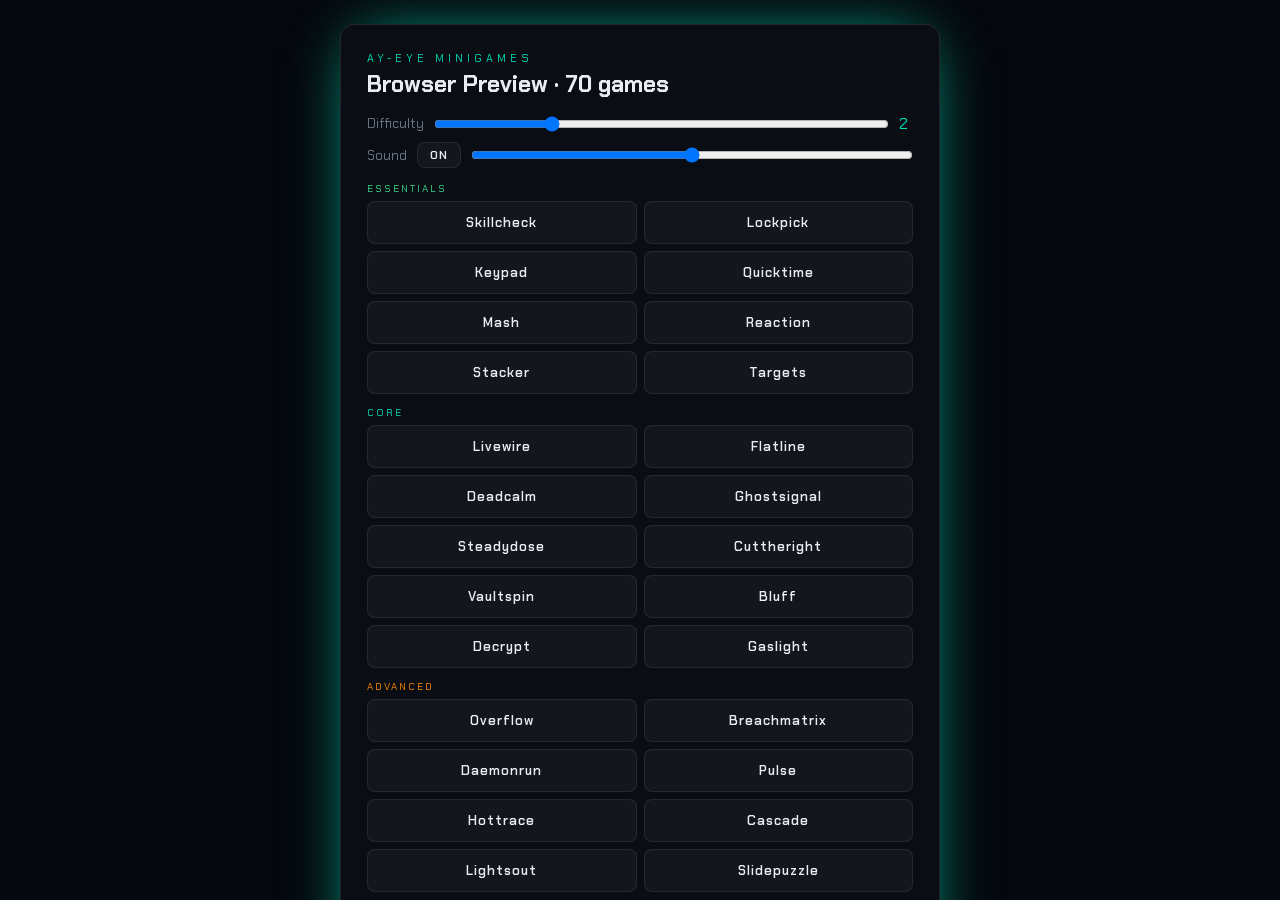
==== commit 0390c616: "v2.3.0" ====
--- a/index.html
+++ b/index.html
@@ -5723,6 +5723,741 @@
     }
 });
     </script>
+    <script>MG.register('lightsout', {
+    title: 'Lights Out',
+    hint: 'Turn every light off · each click flips that cell and its neighbours',
+    run(api) {
+        const diff = Math.max(1, Math.min(5, api.cfg.difficulty || 2));
+        const W = 320, H = 320;
+
+        const cvs = document.createElement('canvas');
+        cvs.width = W; cvs.height = H;
+        cvs.style.cursor = 'pointer';
+        api.board.appendChild(cvs);
+        const ctx = cvs.getContext('2d');
+
+        const css = getComputedStyle(document.documentElement);
+        const acc = (css.getPropertyValue('--accent') || '#00e0b8').trim();
+
+        const n = Math.min(5, 3 + Math.floor(diff / 2));
+        const cell = Math.floor(250 / n), gap = 6;
+        const bx = (W - n * cell) / 2, by = (H - n * cell) / 2;
+        const grid = Array.from({ length: n }, () => Array(n).fill(false));
+
+        function toggle(r, c) { if (r >= 0 && c >= 0 && r < n && c < n) grid[r][c] = !grid[r][c]; }
+        function flip(r, c) { toggle(r, c); toggle(r - 1, c); toggle(r + 1, c); toggle(r, c - 1); toggle(r, c + 1); }
+        function lit() { let k = 0; for (const row of grid) for (const v of row) if (v) k++; return k; }
+
+        const scramble = 2 + diff * 2;
+        for (let i = 0; i < scramble; i++) flip(api.randInt(0, n - 1), api.randInt(0, n - 1));
+        if (lit() === 0) flip(api.randInt(0, n - 1), api.randInt(0, n - 1));
+
+        let done = false, used = 0;
+        cvs.addEventListener('click', (e) => {
+            if (done) return;
+            const b = cvs.getBoundingClientRect();
+            const x = (e.clientX - b.left) * (W / b.width), y = (e.clientY - b.top) * (H / b.height);
+            const c = Math.floor((x - bx) / cell), r = Math.floor((y - by) / cell);
+            if (r < 0 || c < 0 || r >= n || c >= n) return;
+            flip(r, c); used++; api.sfx('tick');
+            if (lit() === 0) { done = true; api.stopTimer(); api.setTag('CLEARED'); setTimeout(() => api.succeed(), 300); }
+        });
+
+        api.startTimer(Math.max(28, 52 - diff * 3), () => { if (!done) { done = true; api.stopTimer(); setTimeout(() => api.fail(), 200); } });
+
+        function draw() {
+            api.setTag(done ? 'CLEARED' : ('LIT ' + lit()));
+            ctx.clearRect(0, 0, W, H);
+            for (let r = 0; r < n; r++) for (let c = 0; c < n; c++) {
+                const x = bx + c * cell, y = by + r * cell, on = grid[r][c];
+                ctx.fillStyle = on ? acc : 'rgba(255,255,255,0.05)';
+                if (on) { ctx.shadowColor = acc; ctx.shadowBlur = 16; }
+                ctx.fillRect(x + gap / 2, y + gap / 2, cell - gap, cell - gap);
+                ctx.shadowBlur = 0;
+                ctx.strokeStyle = 'rgba(255,255,255,0.08)'; ctx.lineWidth = 1;
+                ctx.strokeRect(x + gap / 2, y + gap / 2, cell - gap, cell - gap);
+            }
+            if (!done) loop = requestAnimationFrame(draw);
+        }
+        let loop = requestAnimationFrame(draw);
+        return { destroy() { cancelAnimationFrame(loop); } };
+    }
+});
+    </script>
+    <script>MG.register('slidepuzzle', {
+    title: 'Slide Puzzle',
+    hint: 'Click a tile next to the gap to slide it · order 1..N to finish',
+    run(api) {
+        const diff = Math.max(1, Math.min(5, api.cfg.difficulty || 2));
+        const W = 300, H = 300;
+
+        const cvs = document.createElement('canvas');
+        cvs.width = W; cvs.height = H;
+        cvs.style.cursor = 'pointer';
+        api.board.appendChild(cvs);
+        const ctx = cvs.getContext('2d');
+
+        const css = getComputedStyle(document.documentElement);
+        const acc = (css.getPropertyValue('--accent') || '#00e0b8').trim();
+        const suc = (css.getPropertyValue('--success') || '#39d98a').trim();
+
+        const n = diff >= 5 ? 4 : 3;
+        const cell = Math.floor(250 / n), gap = 6;
+        const bx = (W - n * cell) / 2, by = (H - n * cell) / 2;
+        const total = n * n;
+        let board = [], blank = total - 1, done = false, moves = 0;
+
+        function solved() { for (let i = 0; i < total - 1; i++) if (board[i] !== i + 1) return false; return board[total - 1] === 0; }
+        function neighbours(i) { const r = Math.floor(i / n), c = i % n, out = []; if (r > 0) out.push(i - n); if (r < n - 1) out.push(i + n); if (c > 0) out.push(i - 1); if (c < n - 1) out.push(i + 1); return out; }
+        function slide(i) { board[blank] = board[i]; board[i] = 0; blank = i; }
+
+        for (let i = 0; i < total; i++) board[i] = (i + 1) % total;
+        const shuffle = 40 + diff * 25;
+        let prev = -1;
+        for (let k = 0; k < shuffle; k++) { const ns = neighbours(blank).filter(x => x !== prev); const pick = ns[api.randInt(0, ns.length - 1)]; prev = blank; slide(pick); }
+        if (solved()) { const ns = neighbours(blank); slide(ns[0]); }
+
+        cvs.addEventListener('click', (e) => {
+            if (done) return;
+            const b = cvs.getBoundingClientRect();
+            const x = (e.clientX - b.left) * (W / b.width), y = (e.clientY - b.top) * (H / b.height);
+            const c = Math.floor((x - bx) / cell), r = Math.floor((y - by) / cell);
+            if (r < 0 || c < 0 || r >= n || c >= n) return;
+            const i = r * n + c;
+            if (neighbours(i).includes(blank)) {
+                slide(i); moves++; api.sfx('tick');
+                if (solved()) { done = true; api.stopTimer(); api.setTag('SOLVED'); setTimeout(() => api.succeed(), 300); }
+            }
+        });
+
+        api.startTimer(Math.max(35, 75 - diff * 5), () => { if (!done) { done = true; api.stopTimer(); setTimeout(() => api.fail(), 200); } });
+
+        function draw() {
+            api.setTag(done ? 'SOLVED' : ('MOVES ' + moves));
+            ctx.clearRect(0, 0, W, H);
+            ctx.strokeStyle = 'rgba(255,255,255,0.1)'; ctx.lineWidth = 2; ctx.strokeRect(bx - 3, by - 3, n * cell + 6, n * cell + 6);
+            for (let i = 0; i < total; i++) {
+                const v = board[i]; if (v === 0) continue;
+                const r = Math.floor(i / n), c = i % n, x = bx + c * cell, y = by + r * cell;
+                const right = v === i + 1;
+                ctx.fillStyle = right ? 'rgba(57,217,138,0.18)' : 'rgba(0,224,184,0.12)';
+                ctx.fillRect(x + gap / 2, y + gap / 2, cell - gap, cell - gap);
+                ctx.strokeStyle = right ? suc : acc; ctx.lineWidth = 2; ctx.strokeRect(x + gap / 2, y + gap / 2, cell - gap, cell - gap);
+                ctx.fillStyle = right ? suc : acc; ctx.font = 'bold ' + Math.floor(cell * 0.4) + 'px monospace'; ctx.textAlign = 'center'; ctx.textBaseline = 'middle';
+                ctx.fillText(v, x + cell / 2, y + cell / 2);
+            }
+            ctx.textBaseline = 'alphabetic';
+            if (!done) loop = requestAnimationFrame(draw);
+        }
+        let loop = requestAnimationFrame(draw);
+        return { destroy() { cancelAnimationFrame(loop); } };
+    }
+});
+    </script>
+    <script>MG.register('parry', {
+    title: 'Deflect',
+    hint: 'Press ← ↑ → (or A W D) to parry each strike inside the ring',
+    run(api) {
+        const diff = Math.max(1, Math.min(5, api.cfg.difficulty || 2));
+        const W = 320, H = 300, cx = W / 2, cy = H / 2;
+
+        const cvs = document.createElement('canvas');
+        cvs.width = W; cvs.height = H;
+        api.board.appendChild(cvs);
+        const ctx = cvs.getContext('2d');
+
+        const css = getComputedStyle(document.documentElement);
+        const acc = (css.getPropertyValue('--accent') || '#00e0b8').trim();
+        const suc = (css.getPropertyValue('--success') || '#39d98a').trim();
+        const dng = (css.getPropertyValue('--danger') || '#ff3b5c').trim();
+
+        const need = 4 + diff;
+        const maxMiss = Math.max(2, 5 - diff);
+        const speed = 0.012 + diff * 0.004;
+        const winLo = 0.72;
+        const guardR = 30, maxR = 150;
+        const DIRS = { L: [-1, 0], U: [0, -1], R: [1, 0] };
+        let strike = null, gap = 16, made = 0, miss = 0, done = false, flash = 0, flashCol = '';
+
+        api.setDots(need);
+        function spawn() { const d = ['L', 'U', 'R'][api.randInt(0, 2)]; strike = { dir: d, t: 0 }; }
+        function resolve(ok) {
+            strike = null; gap = 14; flash = 7; flashCol = ok ? suc : dng;
+            if (ok) { made++; api.sfx('latch'); api.setDots(need, Array.from({ length: need }, (_, i) => i < made ? 'done' : '')); if (made >= need) { done = true; api.stopTimer(); api.setTag('FLAWLESS'); document.removeEventListener('keydown', key); setTimeout(() => api.succeed(), 300); return; } }
+            else { miss++; api.shake(); if (miss >= maxMiss) { done = true; api.stopTimer(); document.removeEventListener('keydown', key); setTimeout(() => api.fail(), 300); return; } }
+        }
+        function key(e) {
+            if (done || !strike) return;
+            let d = null;
+            if (e.code === 'ArrowLeft' || e.code === 'KeyA') d = 'L';
+            else if (e.code === 'ArrowUp' || e.code === 'KeyW') d = 'U';
+            else if (e.code === 'ArrowRight' || e.code === 'KeyD') d = 'R';
+            if (!d) return;
+            e.preventDefault();
+            resolve(d === strike.dir && strike.t >= winLo);
+        }
+        document.addEventListener('keydown', key);
+
+        api.setTag('GUARD');
+        api.startTimer(Math.max(18, 30 - diff * 2), () => { if (!done) { done = true; api.stopTimer(); document.removeEventListener('keydown', key); setTimeout(() => api.fail(), 200); } });
+
+        function draw() {
+            if (!done) {
+                if (strike) { strike.t += speed; if (strike.t >= 1) resolve(false); }
+                else if (gap > 0) { gap--; if (gap === 0) spawn(); }
+            }
+            if (flash > 0) flash--;
+            ctx.clearRect(0, 0, W, H);
+            const inWin = strike && strike.t >= winLo;
+            ctx.strokeStyle = inWin ? suc : 'rgba(255,255,255,0.18)'; ctx.lineWidth = inWin ? 4 : 2;
+            ctx.shadowColor = inWin ? suc : 'transparent'; ctx.shadowBlur = inWin ? 14 : 0;
+            ctx.beginPath(); ctx.arc(cx, cy, guardR + 24, 0, Math.PI * 2); ctx.stroke(); ctx.shadowBlur = 0;
+            ctx.fillStyle = flash > 0 ? flashCol : 'rgba(255,255,255,0.12)';
+            ctx.shadowColor = flash > 0 ? flashCol : 'transparent'; ctx.shadowBlur = flash > 0 ? 18 : 0;
+            ctx.beginPath(); ctx.arc(cx, cy, guardR, 0, Math.PI * 2); ctx.fill(); ctx.shadowBlur = 0;
+            if (strike) {
+                const v = DIRS[strike.dir];
+                const r = maxR - (maxR - (guardR + 8)) * strike.t;
+                const sx = cx + v[0] * r, sy = cy + v[1] * r;
+                ctx.save(); ctx.translate(sx, sy); ctx.rotate(Math.atan2(-v[1], -v[0]));
+                ctx.fillStyle = inWin ? suc : dng; ctx.shadowColor = ctx.fillStyle; ctx.shadowBlur = 12;
+                ctx.beginPath(); ctx.moveTo(14, 0); ctx.lineTo(-10, -10); ctx.lineTo(-10, 10); ctx.closePath(); ctx.fill();
+                ctx.restore(); ctx.shadowBlur = 0;
+            }
+            ctx.fillStyle = 'rgba(255,255,255,0.5)'; ctx.font = '11px monospace'; ctx.textAlign = 'center';
+            ctx.fillText('PARRIED ' + made + ' / ' + need, cx, H - 14);
+            if (!done) loop = requestAnimationFrame(draw);
+        }
+        let loop = requestAnimationFrame(draw);
+        return { destroy() { cancelAnimationFrame(loop); document.removeEventListener('keydown', key); } };
+    }
+});
+    </script>
+    <script>MG.register('constellation', {
+    title: 'Stargazing',
+    hint: 'Connect the stars in number order · trace the constellation',
+    run(api) {
+        const diff = Math.max(1, Math.min(5, api.cfg.difficulty || 2));
+        const W = 440, H = 300;
+
+        const cvs = document.createElement('canvas');
+        cvs.width = W; cvs.height = H;
+        cvs.style.cursor = 'crosshair';
+        api.board.appendChild(cvs);
+        const ctx = cvs.getContext('2d');
+
+        const css = getComputedStyle(document.documentElement);
+        const acc = (css.getPropertyValue('--accent') || '#00e0b8').trim();
+        const suc = (css.getPropertyValue('--success') || '#39d98a').trim();
+
+        const n = 4 + Math.floor(diff / 1.5);
+        const decoyN = diff;
+        const pts = [];
+        let x = 55 + Math.random() * 40, y = 70 + Math.random() * 150;
+        for (let i = 0; i < n; i++) {
+            pts.push({ x: Math.min(W - 40, Math.max(40, x)), y: Math.min(H - 50, Math.max(45, y)) });
+            x += (W - 110) / (n - 1) * (0.7 + Math.random() * 0.6);
+            y += (Math.random() - 0.5) * 130;
+            y = Math.min(H - 50, Math.max(45, y));
+        }
+        const decoys = [];
+        let tries = 0;
+        while (decoys.length < decoyN && tries < 300) { tries++; const dx = 40 + Math.random() * (W - 80), dy = 45 + Math.random() * (H - 95); if (pts.concat(decoys).every(p => Math.hypot(p.x - dx, p.y - dy) > 42)) decoys.push({ x: dx, y: dy }); }
+        const stars = [];
+        for (let i = 0; i < 60; i++) stars.push({ x: Math.random() * W, y: Math.random() * H, r: Math.random() * 1.2 });
+
+        let idx = 0, wrong = 0, done = false;
+        const maxWrong = Math.max(2, 5 - diff), hitR = 18;
+        api.setDots(n);
+
+        cvs.addEventListener('click', (e) => {
+            if (done) return;
+            const b = cvs.getBoundingClientRect();
+            const mx = (e.clientX - b.left) * (W / b.width), my = (e.clientY - b.top) * (H / b.height);
+            let hit = null, hd = hitR;
+            pts.concat(decoys).forEach(p => { const d = Math.hypot(mx - p.x, my - p.y); if (d < hd) { hd = d; hit = p; } });
+            if (!hit) return;
+            if (hit === pts[idx]) {
+                idx++; api.sfx('beep'); api.setDots(n, Array.from({ length: n }, (_, i) => i < idx ? 'done' : ''));
+                if (idx >= n) { done = true; api.stopTimer(); api.setTag('CONSTELLATION'); setTimeout(() => api.succeed(), 300); }
+            } else { wrong++; api.shake(); if (wrong >= maxWrong) { done = true; api.stopTimer(); setTimeout(() => api.fail(), 300); } }
+        });
+
+        api.setTag('STARGAZING');
+        api.startTimer(Math.max(14, 26 - diff * 2), () => { if (!done) { done = true; api.stopTimer(); setTimeout(() => api.fail(), 200); } });
+
+        function draw() {
+            ctx.clearRect(0, 0, W, H);
+            stars.forEach(s => { ctx.fillStyle = 'rgba(255,255,255,0.18)'; ctx.beginPath(); ctx.arc(s.x, s.y, s.r, 0, Math.PI * 2); ctx.fill(); });
+            ctx.strokeStyle = acc; ctx.lineWidth = 2; ctx.shadowColor = acc; ctx.shadowBlur = 8;
+            ctx.beginPath();
+            for (let i = 0; i < idx; i++) { if (i === 0) ctx.moveTo(pts[0].x, pts[0].y); else ctx.lineTo(pts[i].x, pts[i].y); }
+            ctx.stroke(); ctx.shadowBlur = 0;
+            decoys.forEach(p => { ctx.fillStyle = 'rgba(255,255,255,0.35)'; ctx.beginPath(); ctx.arc(p.x, p.y, 3.5, 0, Math.PI * 2); ctx.fill(); });
+            pts.forEach((p, i) => {
+                const lit = i < idx, next = i === idx;
+                ctx.fillStyle = lit ? suc : (next ? '#fff' : acc);
+                ctx.shadowColor = ctx.fillStyle; ctx.shadowBlur = next ? 14 : (lit ? 10 : 4);
+                ctx.beginPath(); ctx.arc(p.x, p.y, next ? 6 : 5, 0, Math.PI * 2); ctx.fill(); ctx.shadowBlur = 0;
+                ctx.fillStyle = 'rgba(255,255,255,0.6)'; ctx.font = '10px monospace'; ctx.textAlign = 'center';
+                ctx.fillText(i + 1, p.x, p.y - 10);
+            });
+            if (!done) loop = requestAnimationFrame(draw);
+        }
+        let loop = requestAnimationFrame(draw);
+        return { destroy() { cancelAnimationFrame(loop); } };
+    }
+});
+    </script>
+    <script>MG.register('archery', {
+    title: 'Longshot',
+    hint: 'Drag from the bow toward the target · longer drag = more power · release',
+    run(api) {
+        const diff = Math.max(1, Math.min(5, api.cfg.difficulty || 2));
+        const W = 460, H = 300;
+
+        const cvs = document.createElement('canvas');
+        cvs.width = W; cvs.height = H;
+        cvs.style.cursor = 'crosshair';
+        api.board.appendChild(cvs);
+        const ctx = cvs.getContext('2d');
+
+        const css = getComputedStyle(document.documentElement);
+        const acc = (css.getPropertyValue('--accent') || '#00e0b8').trim();
+        const suc = (css.getPropertyValue('--success') || '#39d98a').trim();
+        const dng = (css.getPropertyValue('--danger') || '#ff3b5c').trim();
+
+        const bow = { x: 56, y: H - 60 };
+        const g = 0.4, k = 0.17, maxPull = 150;
+        const rounds = 2 + Math.floor(diff / 2);
+        const tgR = Math.max(17, 32 - diff * 3);
+        const aidLen = diff <= 2 ? 90 : diff <= 4 ? 46 : 24;
+        const wind = diff >= 4 ? (Math.random() < 0.5 ? -1 : 1) * (0.015 + diff * 0.006) : 0;
+        let round = 0, aiming = false, aim = { x: 0, y: 0 }, arrow = null, done = false;
+
+        api.setDots(rounds);
+        function newTarget() { return { x: 280 + Math.random() * (W - 320), y: 55 + Math.random() * (H - 150) }; }
+        let target = newTarget();
+
+        function rel(e) { const b = cvs.getBoundingClientRect(); return { x: (e.clientX - b.left) * (W / b.width), y: (e.clientY - b.top) * (H / b.height) }; }
+        function setAim(r) { aim = { x: r.x - bow.x, y: r.y - bow.y }; const m = Math.hypot(aim.x, aim.y); if (m > maxPull) { aim.x *= maxPull / m; aim.y *= maxPull / m; } }
+        cvs.addEventListener('mousedown', (e) => { if (done || arrow) return; aiming = true; setAim(rel(e)); });
+        cvs.addEventListener('mousemove', (e) => { if (aiming) setAim(rel(e)); });
+        function loose() { if (!aiming) return; aiming = false; if (Math.hypot(aim.x, aim.y) < 14) return; arrow = { x: bow.x, y: bow.y, vx: aim.x * k, vy: aim.y * k }; api.sfx('whoosh'); }
+        cvs.addEventListener('mouseup', loose);
+        cvs.addEventListener('mouseleave', () => { aiming = false; });
+
+        api.setTag('AIM');
+        api.startTimer(Math.max(22, 38 - diff * 2), () => { if (!done) { done = true; api.stopTimer(); setTimeout(() => api.fail(), 200); } });
+
+        function draw() {
+            if (arrow && !done) {
+                arrow.vy += g; arrow.vx += wind; arrow.x += arrow.vx; arrow.y += arrow.vy;
+                if (Math.hypot(arrow.x - target.x, arrow.y - target.y) < tgR) {
+                    round++; api.sfx('good'); api.setDots(rounds, Array.from({ length: rounds }, (_, i) => i < round ? 'done' : ''));
+                    if (round >= rounds) { done = true; api.stopTimer(); api.setTag('BULLSEYE'); setTimeout(() => api.succeed(), 300); return; }
+                    target = newTarget(); arrow = null;
+                } else if (arrow.y > H - 14 || arrow.x > W + 20 || arrow.x < -20 || arrow.y < -60) { arrow = null; api.sfx('bad'); }
+            }
+            ctx.clearRect(0, 0, W, H);
+            ctx.fillStyle = 'rgba(255,255,255,0.05)'; ctx.fillRect(0, H - 12, W, 12);
+            ctx.strokeStyle = suc; ctx.lineWidth = 2; ctx.shadowColor = suc; ctx.shadowBlur = 10;
+            ctx.beginPath(); ctx.arc(target.x, target.y, tgR, 0, Math.PI * 2); ctx.stroke();
+            ctx.beginPath(); ctx.arc(target.x, target.y, tgR * 0.55, 0, Math.PI * 2); ctx.stroke(); ctx.shadowBlur = 0;
+            ctx.fillStyle = suc; ctx.beginPath(); ctx.arc(target.x, target.y, 3, 0, Math.PI * 2); ctx.fill();
+            if (aiming && Math.hypot(aim.x, aim.y) >= 14) {
+                let sx = bow.x, sy = bow.y, vx = aim.x * k, vy = aim.y * k;
+                ctx.fillStyle = 'rgba(255,255,255,0.4)';
+                for (let i = 0; i < aidLen; i++) { vy += g; vx += wind; sx += vx; sy += vy; if (sy > H - 12 || sx > W + 10 || sx < -10) break; if (i % 3 === 0) { ctx.beginPath(); ctx.arc(sx, sy, 2, 0, Math.PI * 2); ctx.fill(); } }
+            }
+            ctx.strokeStyle = acc; ctx.lineWidth = 3;
+            ctx.beginPath(); ctx.arc(bow.x, bow.y, 14, -Math.PI / 2.1, Math.PI / 2.1); ctx.stroke();
+            if (aiming) {
+                const ex = bow.x + aim.x, ey = bow.y + aim.y, ang = Math.atan2(aim.y, aim.x);
+                ctx.strokeStyle = 'rgba(0,224,184,0.7)'; ctx.lineWidth = 2;
+                ctx.beginPath(); ctx.moveTo(bow.x, bow.y); ctx.lineTo(ex, ey); ctx.stroke();
+                ctx.save(); ctx.translate(ex, ey); ctx.rotate(ang);
+                ctx.fillStyle = acc; ctx.beginPath(); ctx.moveTo(9, 0); ctx.lineTo(-2, -5); ctx.lineTo(-2, 5); ctx.closePath(); ctx.fill();
+                ctx.restore();
+            }
+            if (arrow) {
+                const a = Math.atan2(arrow.vy, arrow.vx);
+                ctx.save(); ctx.translate(arrow.x, arrow.y); ctx.rotate(a);
+                ctx.strokeStyle = '#fff'; ctx.lineWidth = 2; ctx.beginPath(); ctx.moveTo(-12, 0); ctx.lineTo(8, 0); ctx.stroke();
+                ctx.fillStyle = acc; ctx.beginPath(); ctx.moveTo(8, 0); ctx.lineTo(2, -3); ctx.lineTo(2, 3); ctx.closePath(); ctx.fill();
+                ctx.restore();
+            }
+            if (!done) loop = requestAnimationFrame(draw);
+        }
+        let loop = requestAnimationFrame(draw);
+        return { destroy() { cancelAnimationFrame(loop); } };
+    }
+});
+    </script>
+    <script>MG.register('forge', {
+    title: 'Blacksmith',
+    hint: 'SPACE / click to strike while the metal glows in the green',
+    run(api) {
+        const diff = Math.max(1, Math.min(5, api.cfg.difficulty || 2));
+        const W = 400, H = 280;
+
+        const cvs = document.createElement('canvas');
+        cvs.width = W; cvs.height = H;
+        cvs.style.cursor = 'pointer';
+        api.board.appendChild(cvs);
+        const ctx = cvs.getContext('2d');
+
+        const css = getComputedStyle(document.documentElement);
+        const acc = (css.getPropertyValue('--accent') || '#00e0b8').trim();
+        const suc = (css.getPropertyValue('--success') || '#39d98a').trim();
+        const dng = (css.getPropertyValue('--danger') || '#ff3b5c').trim();
+
+        const need = 4 + diff;
+        const maxClang = Math.max(2, 5 - diff);
+        const lo = 0.55, hi = lo + Math.max(0.14, 0.3 - diff * 0.03);
+        const rise = 0.3 + diff * 0.06, drop = (hi - lo) + 0.18;
+        let heat = 0.15, made = 0, clang = 0, done = false, flash = 0, last = performance.now();
+
+        api.setDots(need);
+        function strike() {
+            if (done) return;
+            if (heat >= lo && heat <= hi) {
+                made++; flash = 6; api.sfx('latch'); heat = Math.max(0.05, heat - drop);
+                api.setDots(need, Array.from({ length: need }, (_, i) => i < made ? 'done' : ''));
+                if (made >= need) { done = true; api.stopTimer(); api.setTag('FORGED'); document.removeEventListener('keydown', key); setTimeout(() => api.succeed(), 300); }
+            } else {
+                clang++; api.shake(); api.sfx('error'); heat = Math.max(0.05, heat - 0.1);
+                if (clang >= maxClang) { done = true; api.stopTimer(); document.removeEventListener('keydown', key); setTimeout(() => api.fail(), 300); }
+            }
+        }
+        function key(e) { if (e.code === 'Space') { e.preventDefault(); strike(); } }
+        document.addEventListener('keydown', key);
+        cvs.addEventListener('click', strike);
+
+        api.setTag('HEATING');
+        api.startTimer(Math.max(18, 30 - diff * 2), () => { if (!done) { done = true; api.stopTimer(); document.removeEventListener('keydown', key); setTimeout(() => api.fail(), 200); } });
+
+        function heatColor(h) {
+            if (h < 0.35) return 'rgb(90,30,20)';
+            if (h < lo) return 'rgb(' + Math.round(150 + h * 120) + ',60,30)';
+            if (h <= hi) return 'rgb(255,' + Math.round(120 + (h - lo) * 200) + ',40)';
+            return 'rgb(255,' + Math.round(220 + h * 35) + ',' + Math.round(150 + h * 100) + ')';
+        }
+
+        function draw() {
+            const now = performance.now(); const dt = Math.min(0.05, (now - last) / 1000); last = now;
+            if (!done) { heat = Math.min(1, heat + rise * dt); if (heat >= 1) { done = true; api.stopTimer(); api.setTag('BURNT'); api.shake(); document.removeEventListener('keydown', key); setTimeout(() => api.fail(), 300); } }
+            if (flash > 0) flash--;
+            ctx.clearRect(0, 0, W, H);
+            ctx.fillStyle = 'rgba(255,255,255,0.08)'; ctx.fillRect(W / 2 - 90, H - 70, 180, 26); ctx.fillRect(W / 2 - 30, H - 44, 60, 30);
+            const inB = heat >= lo && heat <= hi;
+            ctx.fillStyle = heatColor(heat); ctx.shadowColor = heatColor(heat); ctx.shadowBlur = 10 + heat * 26 + flash * 4;
+            ctx.fillRect(W / 2 - 70, H - 92 - (flash ? 4 : 0), 140, 18); ctx.shadowBlur = 0;
+            ctx.strokeStyle = inB ? suc : 'rgba(255,255,255,0.15)'; ctx.lineWidth = 2; ctx.strokeRect(W / 2 - 70, H - 92 - (flash ? 4 : 0), 140, 18);
+            const gx = W - 60, gy = 30, gw = 26, gh = H - 120;
+            ctx.fillStyle = 'rgba(255,255,255,0.07)'; ctx.fillRect(gx, gy, gw, gh);
+            ctx.fillStyle = 'rgba(57,217,138,0.18)'; ctx.fillRect(gx, gy + gh * (1 - hi), gw, gh * (hi - lo));
+            ctx.fillStyle = 'rgba(255,59,92,0.18)'; ctx.fillRect(gx, gy, gw, gh * 0.06);
+            const hy = gy + gh * (1 - heat);
+            ctx.fillStyle = inB ? suc : (heat > hi ? dng : acc); ctx.fillRect(gx - 4, hy - 2, gw + 8, 4);
+            ctx.fillStyle = 'rgba(255,255,255,0.5)'; ctx.font = '9px monospace'; ctx.textAlign = 'center'; ctx.fillText('HEAT', gx + gw / 2, H - 78);
+            ctx.fillStyle = 'rgba(255,255,255,0.45)'; ctx.font = '11px monospace'; ctx.textAlign = 'center';
+            ctx.fillText('SHAPED ' + made + ' / ' + need, W / 2 - 20, 28);
+            for (let i = 0; i < maxClang; i++) { ctx.fillStyle = i < clang ? dng : 'rgba(255,255,255,0.15)'; ctx.beginPath(); ctx.arc(20 + i * 14, 22, 4, 0, Math.PI * 2); ctx.fill(); }
+            if (!done) loop = requestAnimationFrame(draw);
+        }
+        let loop = requestAnimationFrame(draw);
+        return { destroy() { cancelAnimationFrame(loop); document.removeEventListener('keydown', key); } };
+    }
+});
+    </script>
+    <script>MG.register('diving', {
+    title: 'Salvage Dive',
+    hint: 'Move to grab the loot · surface to breathe before air runs out',
+    run(api) {
+        const diff = Math.max(1, Math.min(5, api.cfg.difficulty || 2));
+        const W = 420, H = 300;
+
+        const cvs = document.createElement('canvas');
+        cvs.width = W; cvs.height = H;
+        cvs.style.cursor = 'crosshair';
+        api.board.appendChild(cvs);
+        const ctx = cvs.getContext('2d');
+
+        const css = getComputedStyle(document.documentElement);
+        const acc = (css.getPropertyValue('--accent') || '#00e0b8').trim();
+        const suc = (css.getPropertyValue('--success') || '#39d98a').trim();
+        const dng = (css.getPropertyValue('--danger') || '#ff3b5c').trim();
+
+        const need = 4 + diff;
+        const surfaceY = 42;
+        const drain = 0.05 + diff * 0.015, refill = 0.55;
+        let air = 1, collected = 0, done = false, last = performance.now();
+        const diver = { x: W / 2, y: surfaceY + 24, r: 9 };
+        let mx = diver.x, my = diver.y, has = false;
+
+        const items = [];
+        for (let i = 0; i < need; i++) items.push({ x: 36 + Math.random() * (W - 72), y: surfaceY + 78 + Math.random() * (H - surfaceY - 120), got: false });
+
+        cvs.addEventListener('mousemove', (e) => { const b = cvs.getBoundingClientRect(); mx = (e.clientX - b.left) * (W / b.width); my = (e.clientY - b.top) * (H / b.height); has = true; });
+
+        api.setTag('DIVE');
+        api.startTimer(Math.max(28, 46 - diff * 2), () => { if (!done) finish(collected >= need); });
+        function finish(ok) { if (done) return; done = true; api.stopTimer(); setTimeout(() => ok ? api.succeed() : api.fail(), 250); }
+
+        function draw() {
+            const now = performance.now(); const dt = Math.min(0.05, (now - last) / 1000); last = now;
+            if (!done) {
+                if (has) { diver.x += (mx - diver.x) * 0.18; diver.y += (my - diver.y) * 0.18; }
+                diver.x = Math.max(diver.r, Math.min(W - diver.r, diver.x));
+                diver.y = Math.max(surfaceY - 6, Math.min(H - diver.r, diver.y));
+                const atSurface = diver.y <= surfaceY + 16;
+                air = Math.max(0, Math.min(1, air + (atSurface ? refill : -drain * (0.7 + diver.y / H)) * dt));
+                if (air <= 0) { finish(false); return; }
+                items.forEach(it => { if (!it.got && Math.hypot(diver.x - it.x, diver.y - it.y) < diver.r + 9) { it.got = true; collected++; api.sfx('beep'); api.setTag(collected + '/' + need); if (collected >= need) finish(true); } });
+            }
+            ctx.clearRect(0, 0, W, H);
+            const grd = ctx.createLinearGradient(0, surfaceY, 0, H);
+            grd.addColorStop(0, 'rgba(0,150,180,0.10)'); grd.addColorStop(1, 'rgba(0,40,80,0.22)');
+            ctx.fillStyle = grd; ctx.fillRect(0, surfaceY, W, H - surfaceY);
+            ctx.strokeStyle = 'rgba(0,224,184,0.4)'; ctx.lineWidth = 2; ctx.beginPath(); ctx.moveTo(0, surfaceY); ctx.lineTo(W, surfaceY); ctx.stroke();
+            ctx.fillStyle = 'rgba(255,255,255,0.3)'; ctx.font = '9px monospace'; ctx.textAlign = 'left'; ctx.fillText('SURFACE', 8, surfaceY - 4);
+            items.forEach(it => { if (it.got) return; ctx.fillStyle = '#ffd23f'; ctx.shadowColor = '#ffd23f'; ctx.shadowBlur = 10; ctx.fillRect(it.x - 7, it.y - 7, 14, 14); ctx.shadowBlur = 0; ctx.fillStyle = 'rgba(0,0,0,0.3)'; ctx.fillRect(it.x - 7, it.y - 1, 14, 3); });
+            ctx.fillStyle = acc; ctx.shadowColor = acc; ctx.shadowBlur = 12; ctx.beginPath(); ctx.arc(diver.x, diver.y, diver.r, 0, Math.PI * 2); ctx.fill(); ctx.shadowBlur = 0;
+            ctx.fillStyle = 'rgba(255,255,255,0.1)'; ctx.fillRect(12, H - 18, W - 24, 8);
+            ctx.fillStyle = air < 0.25 ? dng : suc; ctx.fillRect(12, H - 18, (W - 24) * air, 8);
+            ctx.fillStyle = 'rgba(255,255,255,0.5)'; ctx.font = '9px monospace'; ctx.textAlign = 'left'; ctx.fillText('AIR  ·  LOOT ' + collected + '/' + need, 12, H - 22);
+            if (!done) loop = requestAnimationFrame(draw);
+        }
+        let loop = requestAnimationFrame(draw);
+        return { destroy() { cancelAnimationFrame(loop); } };
+    }
+});
+    </script>
+    <script>MG.register('cashcount', {
+    title: 'Count The Take',
+    hint: 'Click bills to hit the exact amount · UNDO to remove the last',
+    run(api) {
+        const diff = Math.max(1, Math.min(5, api.cfg.difficulty || 2));
+        const W = 420, H = 300;
+
+        const cvs = document.createElement('canvas');
+        cvs.width = W; cvs.height = H;
+        cvs.style.cursor = 'pointer';
+        api.board.appendChild(cvs);
+        const ctx = cvs.getContext('2d');
+
+        const css = getComputedStyle(document.documentElement);
+        const acc = (css.getPropertyValue('--accent') || '#00e0b8').trim();
+        const suc = (css.getPropertyValue('--success') || '#39d98a').trim();
+        const dng = (css.getPropertyValue('--danger') || '#ff3b5c').trim();
+
+        const DENOMS = [5, 10, 20, 50, 100];
+        const target = 5 * api.randInt(15 + diff * 6, 35 + diff * 22);
+        let total = 0, stack = [], done = false, flash = 0;
+
+        const bw = (W - 50) / (DENOMS.length + 1);
+        const btns = DENOMS.map((d, i) => ({ d, x: 25 + i * bw, w: bw - 8, y: H - 78, h: 52 }));
+        const undoBtn = { x: 25 + DENOMS.length * bw, w: bw - 8, y: H - 78, h: 52 };
+
+        function check() { api.setTag('$' + total + ' / $' + target); if (total === target) { done = true; api.stopTimer(); api.setTag('EXACT — $' + total); setTimeout(() => api.succeed(), 350); } }
+        function add(d) { if (done) return; total += d; stack.push(d); flash = 6; api.sfx('click'); check(); }
+        function undo() { if (done || !stack.length) return; total -= stack.pop(); api.sfx('tick'); }
+
+        cvs.addEventListener('click', (e) => {
+            if (done) return;
+            const b = cvs.getBoundingClientRect();
+            const x = (e.clientX - b.left) * (W / b.width), y = (e.clientY - b.top) * (H / b.height);
+            for (const bt of btns) if (x >= bt.x && x <= bt.x + bt.w && y >= bt.y && y <= bt.y + bt.h) { add(bt.d); return; }
+            if (x >= undoBtn.x && x <= undoBtn.x + undoBtn.w && y >= undoBtn.y && y <= undoBtn.y + undoBtn.h) undo();
+        });
+
+        api.setTag('$0 / $' + target);
+        api.startTimer(Math.max(20, 34 - diff * 2), () => { if (!done) { done = true; api.stopTimer(); setTimeout(() => api.fail(), 200); } });
+
+        function rr(x, y, w, h, r) { ctx.beginPath(); ctx.moveTo(x + r, y); ctx.arcTo(x + w, y, x + w, y + h, r); ctx.arcTo(x + w, y + h, x, y + h, r); ctx.arcTo(x, y + h, x, y, r); ctx.arcTo(x, y, x + w, y, r); ctx.closePath(); }
+
+        function draw() {
+            if (flash > 0) flash--;
+            ctx.clearRect(0, 0, W, H);
+            const over = total > target;
+            ctx.fillStyle = 'rgba(255,255,255,0.4)'; ctx.font = '11px monospace'; ctx.textAlign = 'center'; ctx.fillText('TARGET', W / 2, 36);
+            ctx.fillStyle = '#fff'; ctx.font = 'bold 38px monospace'; ctx.fillText('$' + target.toLocaleString(), W / 2, 78);
+            ctx.fillStyle = over ? dng : (total === target ? suc : acc);
+            ctx.font = 'bold 26px monospace'; ctx.shadowColor = ctx.fillStyle; ctx.shadowBlur = flash * 3;
+            ctx.fillText('$' + total.toLocaleString(), W / 2, 124); ctx.shadowBlur = 0;
+            ctx.fillStyle = over ? dng : 'rgba(255,255,255,0.4)'; ctx.font = '11px monospace';
+            ctx.fillText(over ? 'OVER — undo some' : (target - total) + ' to go  ·  ' + stack.length + ' bills', W / 2, 146);
+            btns.forEach(bt => {
+                ctx.fillStyle = 'rgba(57,217,138,0.10)'; rr(bt.x, bt.y, bt.w, bt.h, 7); ctx.fill();
+                ctx.strokeStyle = suc; ctx.lineWidth = 1.5; rr(bt.x, bt.y, bt.w, bt.h, 7); ctx.stroke();
+                ctx.fillStyle = suc; ctx.font = 'bold 16px monospace'; ctx.textAlign = 'center'; ctx.fillText('$' + bt.d, bt.x + bt.w / 2, bt.y + bt.h / 2 + 5);
+            });
+            ctx.fillStyle = 'rgba(255,59,92,0.10)'; rr(undoBtn.x, undoBtn.y, undoBtn.w, undoBtn.h, 7); ctx.fill();
+            ctx.strokeStyle = dng; ctx.lineWidth = 1.5; rr(undoBtn.x, undoBtn.y, undoBtn.w, undoBtn.h, 7); ctx.stroke();
+            ctx.fillStyle = dng; ctx.font = 'bold 12px monospace'; ctx.fillText('UNDO', undoBtn.x + undoBtn.w / 2, undoBtn.y + undoBtn.h / 2 + 4);
+            if (!done) loop = requestAnimationFrame(draw);
+        }
+        let loop = requestAnimationFrame(draw);
+        return { destroy() { cancelAnimationFrame(loop); } };
+    }
+});
+    </script>
+    <script>MG.register('counterfeit', {
+    title: 'Counterfeit',
+    hint: 'Drag the plate onto the guides · hold it aligned to print each bill',
+    run(api) {
+        const diff = Math.max(1, Math.min(5, api.cfg.difficulty || 2));
+        const W = 420, H = 300;
+
+        const cvs = document.createElement('canvas');
+        cvs.width = W; cvs.height = H;
+        cvs.style.cursor = 'grab';
+        api.board.appendChild(cvs);
+        const ctx = cvs.getContext('2d');
+
+        const css = getComputedStyle(document.documentElement);
+        const acc = (css.getPropertyValue('--accent') || '#00e0b8').trim();
+        const suc = (css.getPropertyValue('--success') || '#39d98a').trim();
+        const dng = (css.getPropertyValue('--danger') || '#ff3b5c').trim();
+
+        const need = 3 + Math.floor(diff / 2);
+        const tol = Math.max(8, 22 - diff * 3);
+        const printTime = 0.55 + diff * 0.06;
+        const drift = diff >= 3 ? 0.25 + diff * 0.12 : 0;
+        const tx = W / 2, ty = 120, pw = 150, ph = 70;
+        let printed = 0, charge = 0, done = false, last = performance.now();
+        let px = 0, py = 0, dragging = false, off = { x: 0, y: 0 };
+
+        function newPlate() { const a = Math.random() * Math.PI * 2, r = 55 + Math.random() * 55; px = tx + Math.cos(a) * r; py = ty + Math.sin(a) * r; charge = 0; }
+        newPlate();
+        api.setDots(need);
+
+        function rel(e) { const b = cvs.getBoundingClientRect(); return { x: (e.clientX - b.left) * (W / b.width), y: (e.clientY - b.top) * (H / b.height) }; }
+        cvs.addEventListener('mousedown', (e) => { const r = rel(e); if (Math.abs(r.x - px) < pw / 2 && Math.abs(r.y - py) < ph / 2) { dragging = true; off.x = r.x - px; off.y = r.y - py; cvs.style.cursor = 'grabbing'; } });
+        cvs.addEventListener('mousemove', (e) => { if (!dragging) return; const r = rel(e); px = r.x - off.x; py = r.y - off.y; });
+        cvs.addEventListener('mouseup', () => { dragging = false; cvs.style.cursor = 'grab'; });
+        cvs.addEventListener('mouseleave', () => { dragging = false; });
+
+        api.setTag('PRINTING');
+        api.startTimer(Math.max(18, 32 - diff * 2), () => { if (!done) { done = true; api.stopTimer(); setTimeout(() => api.fail(), 200); } });
+
+        function draw() {
+            const now = performance.now(); const dt = Math.min(0.05, (now - last) / 1000); last = now;
+            if (!done) {
+                if (drift && !dragging) { px += (Math.random() - 0.5) * drift; py += (Math.random() - 0.5) * drift; }
+                px = Math.max(pw / 2, Math.min(W - pw / 2, px)); py = Math.max(40 + ph / 2, Math.min(H - 30 - ph / 2, py));
+                const aligned = Math.hypot(px - tx, py - ty) < tol;
+                if (aligned) { charge += dt / printTime; if (charge >= 1) { printed++; api.sfx('latch'); api.setDots(need, Array.from({ length: need }, (_, i) => i < printed ? 'done' : '')); if (printed >= need) { done = true; api.stopTimer(); api.setTag('PRINTED'); setTimeout(() => api.succeed(), 300); } else newPlate(); } }
+                else charge = Math.max(0, charge - dt / printTime * 1.5);
+            }
+            ctx.clearRect(0, 0, W, H);
+            ctx.strokeStyle = 'rgba(255,255,255,0.12)'; ctx.lineWidth = 2; ctx.strokeRect(tx - pw / 2 - 14, ty - ph / 2 - 14, pw + 28, ph + 28);
+            const aligned = Math.hypot(px - tx, py - ty) < tol;
+            ctx.strokeStyle = aligned ? suc : 'rgba(255,255,255,0.3)'; ctx.lineWidth = 1.5;
+            ctx.setLineDash([5, 4]); ctx.strokeRect(tx - pw / 2, ty - ph / 2, pw, ph); ctx.setLineDash([]);
+            ctx.beginPath(); ctx.moveTo(tx - 12, ty); ctx.lineTo(tx + 12, ty); ctx.moveTo(tx, ty - 12); ctx.lineTo(tx, ty + 12); ctx.stroke();
+            ctx.save(); ctx.globalAlpha = 0.92;
+            ctx.fillStyle = aligned ? 'rgba(57,217,138,0.18)' : 'rgba(0,224,184,0.12)';
+            ctx.fillRect(px - pw / 2, py - ph / 2, pw, ph);
+            ctx.strokeStyle = aligned ? suc : acc; ctx.lineWidth = 2; ctx.strokeRect(px - pw / 2, py - ph / 2, pw, ph);
+            ctx.strokeStyle = aligned ? suc : acc; ctx.beginPath(); ctx.arc(px, py, 16, 0, Math.PI * 2); ctx.stroke();
+            ctx.beginPath(); ctx.moveTo(px - 10, py); ctx.lineTo(px + 10, py); ctx.moveTo(px, py - 10); ctx.lineTo(px, py + 10); ctx.stroke();
+            ctx.fillStyle = aligned ? suc : acc; ctx.font = '9px monospace'; ctx.textAlign = 'left'; ctx.fillText('$100', px - pw / 2 + 8, py - ph / 2 + 16);
+            ctx.restore();
+            ctx.fillStyle = 'rgba(255,255,255,0.1)'; ctx.fillRect(40, H - 26, W - 80, 8);
+            ctx.fillStyle = suc; ctx.fillRect(40, H - 26, (W - 80) * charge, 8);
+            ctx.fillStyle = 'rgba(255,255,255,0.5)'; ctx.font = '10px monospace'; ctx.textAlign = 'center';
+            ctx.fillText(aligned ? 'HOLD STEADY — PRINTING' : 'align the plate', W / 2, H - 32);
+            if (!done) loop = requestAnimationFrame(draw);
+        }
+        let loop = requestAnimationFrame(draw);
+        return { destroy() { cancelAnimationFrame(loop); } };
+    }
+});
+    </script>
+    <script>MG.register('chopshop', {
+    title: 'Chop Shop',
+    hint: 'Press & hold on each part to unbolt it · strip the car before the heat maxes',
+    run(api) {
+        const diff = Math.max(1, Math.min(5, api.cfg.difficulty || 2));
+        const W = 440, H = 300;
+
+        const cvs = document.createElement('canvas');
+        cvs.width = W; cvs.height = H;
+        cvs.style.cursor = 'pointer';
+        api.board.appendChild(cvs);
+        const ctx = cvs.getContext('2d');
+
+        const css = getComputedStyle(document.documentElement);
+        const acc = (css.getPropertyValue('--accent') || '#00e0b8').trim();
+        const suc = (css.getPropertyValue('--success') || '#39d98a').trim();
+        const dng = (css.getPropertyValue('--danger') || '#ff3b5c').trim();
+
+        const n = 4 + Math.floor(diff / 1.5);
+        const heatRate = 0.035 + diff * 0.012;
+        const unbolt = 0.55 + diff * 0.12;
+        const carX = 80, carY = 96, carW = 280, carH = 96;
+        const spots = [
+            { x: carX + 56, y: carY + carH, lbl: 'wheel' },
+            { x: carX + carW - 56, y: carY + carH, lbl: 'wheel' },
+            { x: carX + 44, y: carY + 30, lbl: 'hood' },
+            { x: carX + carW - 44, y: carY + 26, lbl: 'trunk' },
+            { x: carX + carW / 2 - 30, y: carY + 8, lbl: 'roof' },
+            { x: carX + carW / 2 + 36, y: carY + carH - 26, lbl: 'door' },
+            { x: carX + 14, y: carY + carH - 30, lbl: 'light' }
+        ];
+        const parts = spots.slice(0, n).map(s => ({ x: s.x, y: s.y, r: 15, prog: 0, done: false }));
+        let heat = 0, stripped = 0, done = false, down = false, mx = 0, my = 0, last = performance.now();
+
+        api.setDots(n);
+        function rel(e) { const b = cvs.getBoundingClientRect(); mx = (e.clientX - b.left) * (W / b.width); my = (e.clientY - b.top) * (H / b.height); }
+        cvs.addEventListener('mousedown', (e) => { rel(e); down = true; });
+        cvs.addEventListener('mousemove', rel);
+        cvs.addEventListener('mouseup', () => down = false);
+        cvs.addEventListener('mouseleave', () => down = false);
+
+        api.setTag('STRIP IT');
+        api.startTimer(60, () => { });
+        function fail() { if (done) return; done = true; api.stopTimer(); api.shake(); setTimeout(() => api.fail(), 200); }
+        function win() { if (done) return; done = true; api.stopTimer(); api.setTag('STRIPPED'); setTimeout(() => api.succeed(), 300); }
+
+        function draw() {
+            const now = performance.now(); const dt = Math.min(0.05, (now - last) / 1000); last = now;
+            let onPart = null;
+            if (!done) {
+                if (down) for (const p of parts) if (!p.done && Math.hypot(mx - p.x, my - p.y) < p.r + 4) { onPart = p; break; }
+                parts.forEach(p => {
+                    if (p.done) return;
+                    if (p === onPart) { p.prog += dt / unbolt; if (p.prog >= 1) { p.done = true; stripped++; api.sfx('latch'); api.setDots(n, parts.map(q => q.done ? 'done' : '')); if (stripped >= n) { win(); } } }
+                    else p.prog = Math.max(0, p.prog - dt * 1.5);
+                });
+                heat = Math.min(1, heat + heatRate * dt);
+                if (heat >= 1) { fail(); return; }
+            }
+            ctx.clearRect(0, 0, W, H);
+            ctx.fillStyle = 'rgba(255,255,255,0.05)';
+            ctx.beginPath(); ctx.moveTo(carX, carY + carH); ctx.lineTo(carX + 30, carY + 18); ctx.lineTo(carX + carW - 50, carY + 18); ctx.lineTo(carX + carW, carY + carH); ctx.closePath(); ctx.fill();
+            ctx.fillStyle = 'rgba(255,255,255,0.04)'; ctx.fillRect(carX + 60, carY + 24, carW - 130, 26);
+            ctx.strokeStyle = 'rgba(255,255,255,0.1)'; ctx.lineWidth = 2; ctx.beginPath(); ctx.moveTo(carX, carY + carH); ctx.lineTo(carX + 30, carY + 18); ctx.lineTo(carX + carW - 50, carY + 18); ctx.lineTo(carX + carW, carY + carH); ctx.stroke();
+            parts.forEach(p => {
+                if (p.done) { ctx.strokeStyle = 'rgba(255,255,255,0.12)'; ctx.lineWidth = 1; ctx.setLineDash([3, 3]); ctx.beginPath(); ctx.arc(p.x, p.y, p.r, 0, Math.PI * 2); ctx.stroke(); ctx.setLineDash([]); return; }
+                ctx.fillStyle = 'rgba(0,224,184,0.12)'; ctx.beginPath(); ctx.arc(p.x, p.y, p.r, 0, Math.PI * 2); ctx.fill();
+                ctx.strokeStyle = acc; ctx.lineWidth = 2; ctx.beginPath(); ctx.arc(p.x, p.y, p.r, 0, Math.PI * 2); ctx.stroke();
+                ctx.strokeStyle = acc; ctx.lineWidth = 2; ctx.beginPath(); ctx.moveTo(p.x - 5, p.y); ctx.lineTo(p.x + 5, p.y); ctx.moveTo(p.x, p.y - 5); ctx.lineTo(p.x, p.y + 5); ctx.stroke();
+                if (p.prog > 0) { ctx.strokeStyle = suc; ctx.lineWidth = 3; ctx.beginPath(); ctx.arc(p.x, p.y, p.r + 4, -Math.PI / 2, -Math.PI / 2 + p.prog * Math.PI * 2); ctx.stroke(); }
+            });
+            ctx.fillStyle = 'rgba(255,255,255,0.45)'; ctx.font = '11px monospace'; ctx.textAlign = 'center'; ctx.fillText('STRIPPED ' + stripped + ' / ' + n, W / 2, 28);
+            ctx.fillStyle = 'rgba(255,255,255,0.1)'; ctx.fillRect(40, H - 24, W - 80, 10);
+            ctx.fillStyle = heat > 0.7 ? dng : 'rgba(255,140,0,0.85)'; ctx.fillRect(40, H - 24, (W - 80) * heat, 10);
+            ctx.fillStyle = heat > 0.7 ? dng : 'rgba(255,255,255,0.5)'; ctx.font = '9px monospace'; ctx.textAlign = 'left'; ctx.fillText('HEAT — cops incoming', 40, H - 28);
+            if (!done) loop = requestAnimationFrame(draw);
+        }
+        let loop = requestAnimationFrame(draw);
+        return { destroy() { cancelAnimationFrame(loop); } };
+    }
+});
+    </script>
     <script>
         window.GetParentResourceName = function () { return 'preview'; };
         const _origFetch = window.fetch;
@@ -5736,7 +6471,7 @@
                 return Promise.resolve({ ok: true, json: () => Promise.resolve({}) });
             return _origFetch.apply(this, arguments);
         };
-        const CATS = [['ESSENTIALS', '#39d98a', ["skillcheck", "lockpick", "keypad", "quicktime", "mash", "reaction", "stacker", "targets"]], ['CORE', '#00e0b8', ["livewire", "flatline", "deadcalm", "ghostsignal", "steadydose", "cuttheright", "vaultspin", "bluff", "decrypt", "gaslight"]], ['ADVANCED', '#ff8a00', ["overflow", "breachmatrix", "daemonrun", "pulse", "hottrace", "cascade"]], ['AAA-INSPIRED', '#c06bff', ["resonance", "intrusion", "override", "animus", "eaglevision"]], ['JOBS', '#ffd23f', ["fishing", "mining", "cooking", "welding", "harvest", "drilling", "locksmith", "hotwire", "crafting", "lugnuts", "paintspray", "crane"]], ['MECHANIC', '#ff8a3d', ["partsort", "toolbox", "packing", "beltsort"]], ['CRIME', '#ff3b5c', ["tripwire", "pickpocket", "getaway"]], ['MEDICAL', '#36d1dc', ["suture", "bonepin", "vitals"]], ['POLICE', '#4a8fff', ["fingerprint", "breathalyzer"]], ['CHEMISTRY', '#a6ff4d', ["titration", "pillpress"]], ['HEIST', '#ff6b35', ["thermite", "lasergrid", "vaultdrill", "jammer", "dataheist"]]];
+        const CATS = [['ESSENTIALS', '#39d98a', ["skillcheck", "lockpick", "keypad", "quicktime", "mash", "reaction", "stacker", "targets"]], ['CORE', '#00e0b8', ["livewire", "flatline", "deadcalm", "ghostsignal", "steadydose", "cuttheright", "vaultspin", "bluff", "decrypt", "gaslight"]], ['ADVANCED', '#ff8a00', ["overflow", "breachmatrix", "daemonrun", "pulse", "hottrace", "cascade", "lightsout", "slidepuzzle"]], ['AAA-INSPIRED', '#c06bff', ["resonance", "intrusion", "override", "animus", "eaglevision", "parry", "constellation", "archery"]], ['JOBS', '#ffd23f', ["fishing", "mining", "cooking", "welding", "harvest", "drilling", "locksmith", "hotwire", "crafting", "lugnuts", "paintspray", "crane", "forge", "diving"]], ['MECHANIC', '#ff8a3d', ["partsort", "toolbox", "packing", "beltsort"]], ['CRIME', '#ff3b5c', ["tripwire", "pickpocket", "getaway", "cashcount", "counterfeit", "chopshop"]], ['MEDICAL', '#36d1dc', ["suture", "bonepin", "vitals"]], ['POLICE', '#4a8fff', ["fingerprint", "breathalyzer"]], ['CHEMISTRY', '#a6ff4d', ["titration", "pillpress"]], ['HEIST', '#ff6b35', ["thermite", "lasergrid", "vaultdrill", "jammer", "dataheist"]]];
         let sndOn = true;
         function buildMenu() {
             let m = document.getElementById('previewMenu');
@@ -5754,7 +6489,7 @@
             CATS.forEach((c, ci) => { cats += '<div style="font-size:10px;letter-spacing:2px;color:' + c[1] + ';margin:' + (ci ? '12px' : '0') + ' 0 6px;">' + c[0] + '</div><div id="cat' + ci + '" style="display:grid;grid-template-columns:1fr 1fr;gap:7px;"></div>'; });
             m.innerHTML = '<div style="background:#0a0e14;border:1px solid rgba(255,255,255,.1);border-radius:14px;padding:26px;width:600px;box-shadow:0 0 60px -20px #00e0b8;margin:auto;">'
                 + '<div style="font-size:11px;letter-spacing:4px;color:#00e0b8;">AY-EYE MINIGAMES</div>'
-                + '<div style="font-size:23px;font-weight:700;color:#e8edf2;margin:4px 0 14px;">Browser Preview · 60 games</div>' + tag
+                + '<div style="font-size:23px;font-weight:700;color:#e8edf2;margin:4px 0 14px;">Browser Preview · 70 games</div>' + tag
                 + '<div style="display:flex;align-items:center;gap:10px;margin-bottom:8px;"><span style="color:#6b7686;font-size:13px;">Difficulty</span>'
                 + '<input id="pvDiff" type="range" min="1" max="5" value="2" style="flex:1;"><span id="pvDiffV" style="color:#00e0b8;width:14px;">2</span></div>'
                 + '<div style="display:flex;align-items:center;gap:10px;margin-bottom:14px;"><span style="color:#6b7686;font-size:13px;">Sound</span>'
